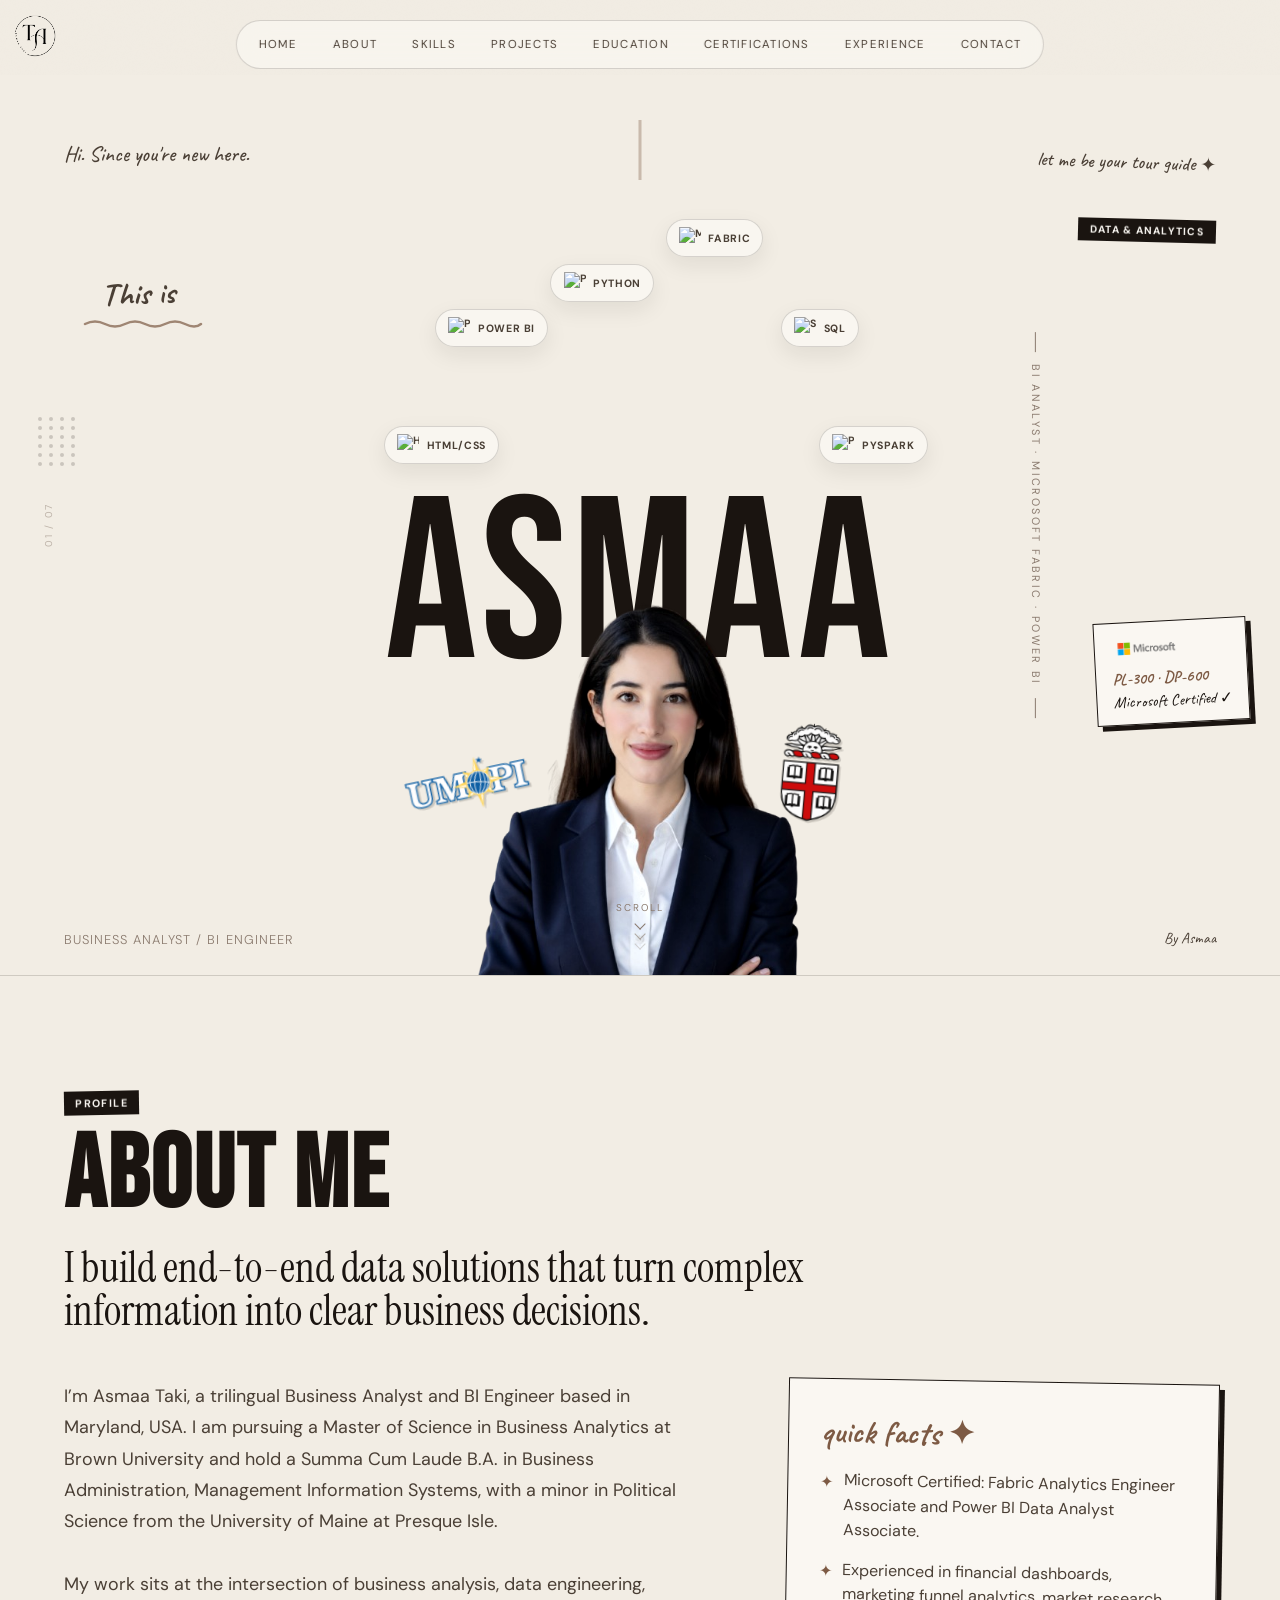
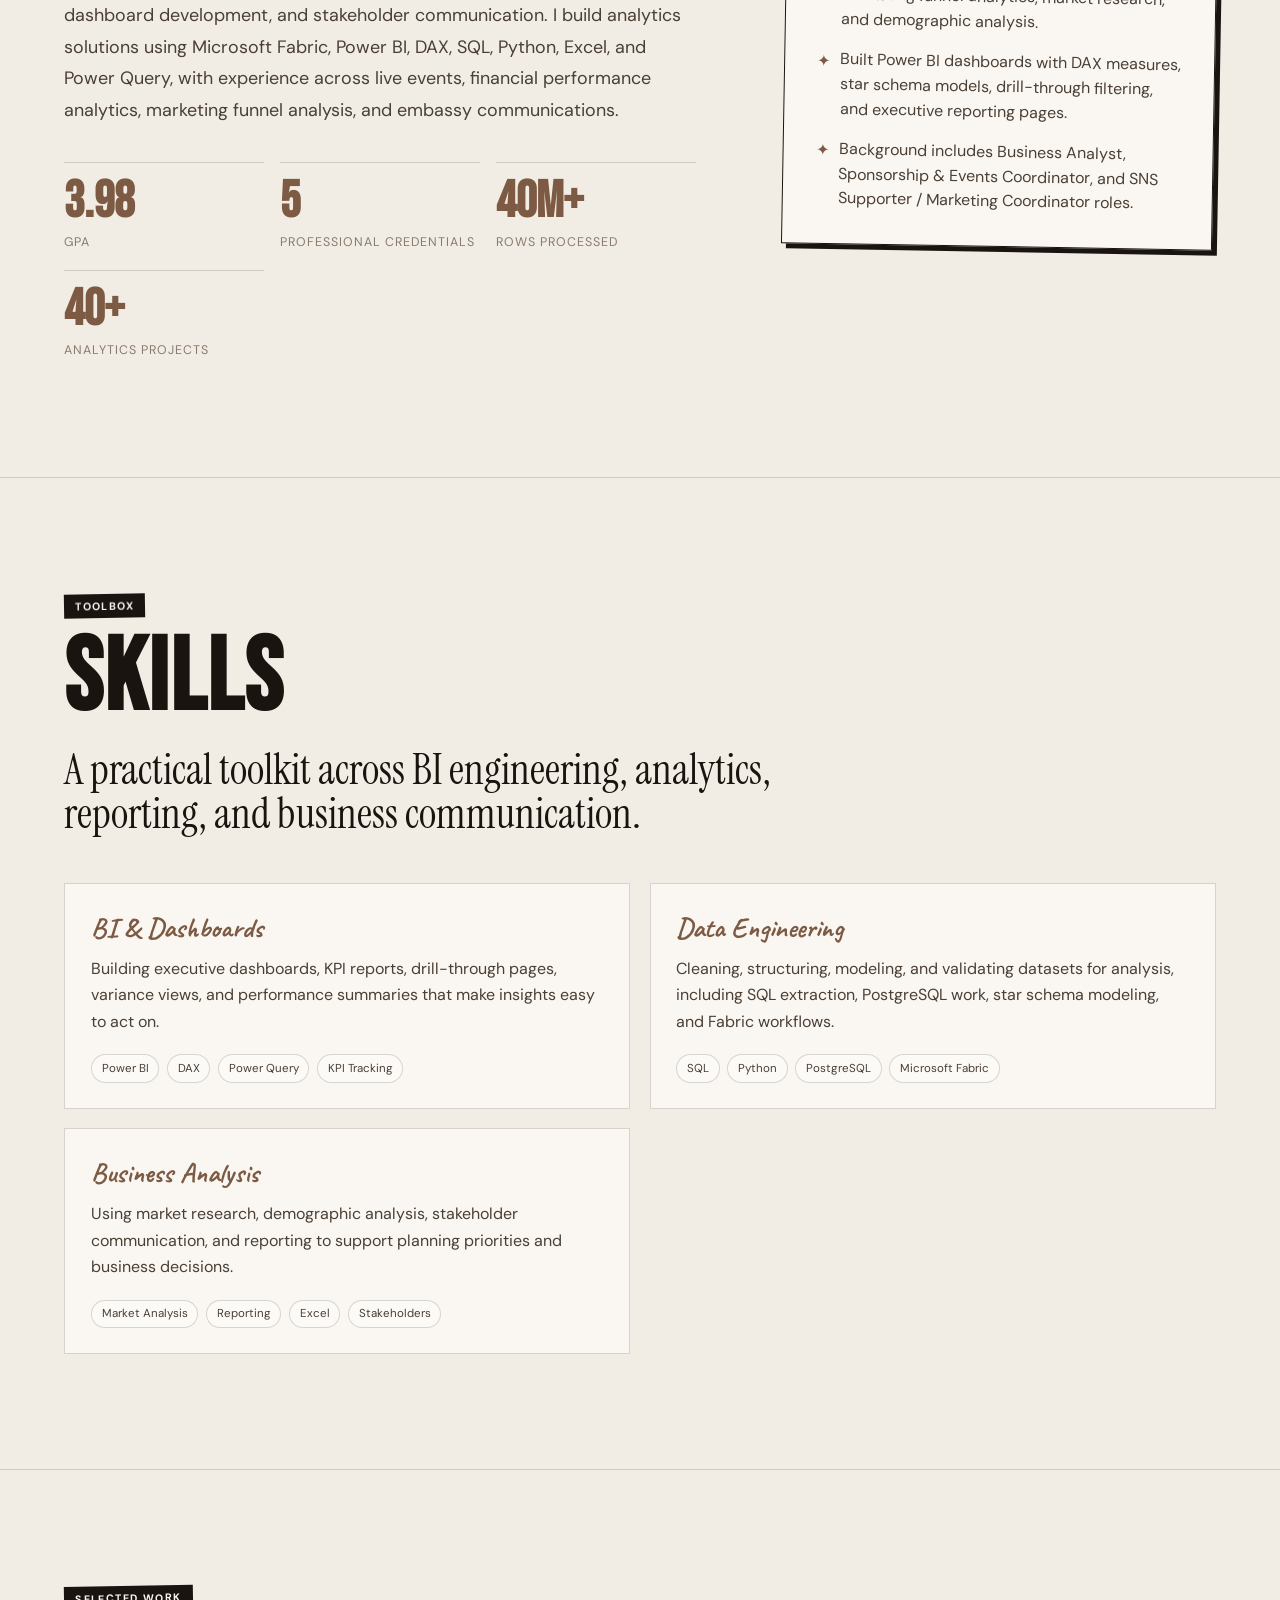
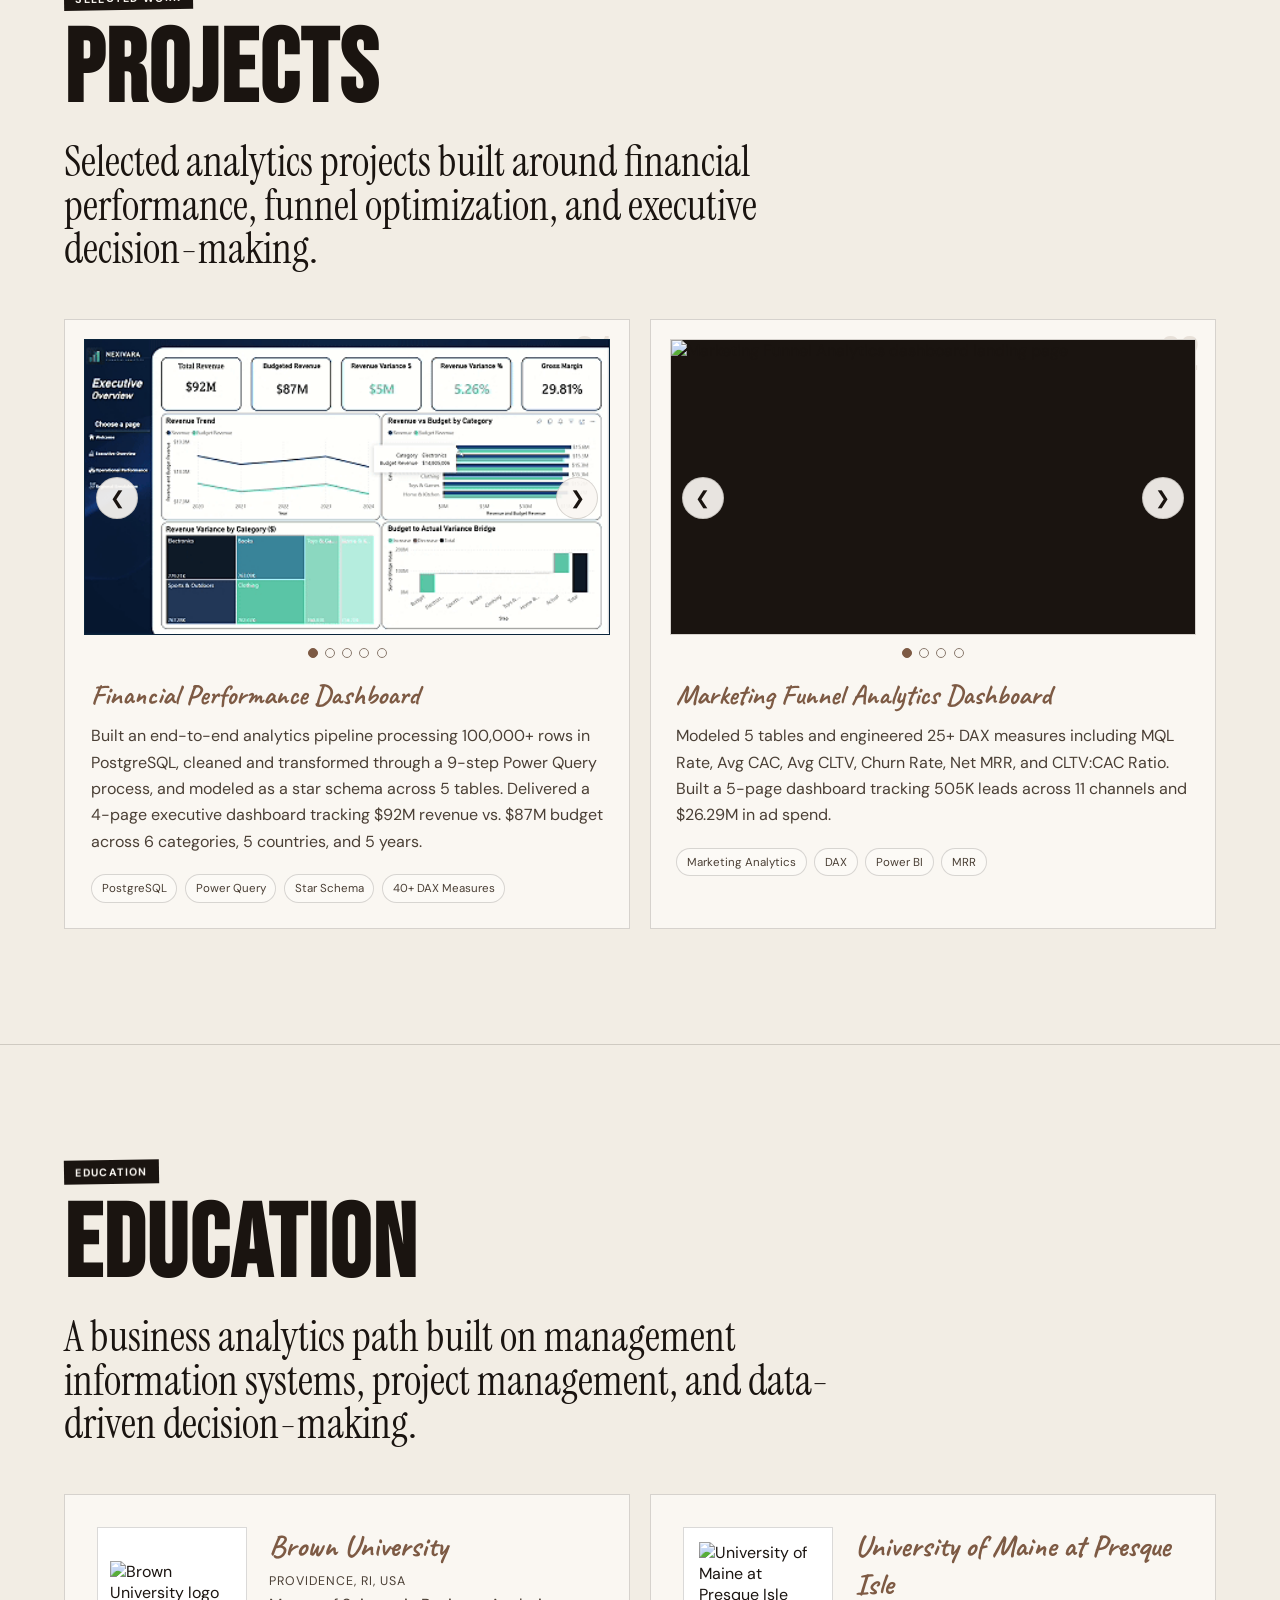
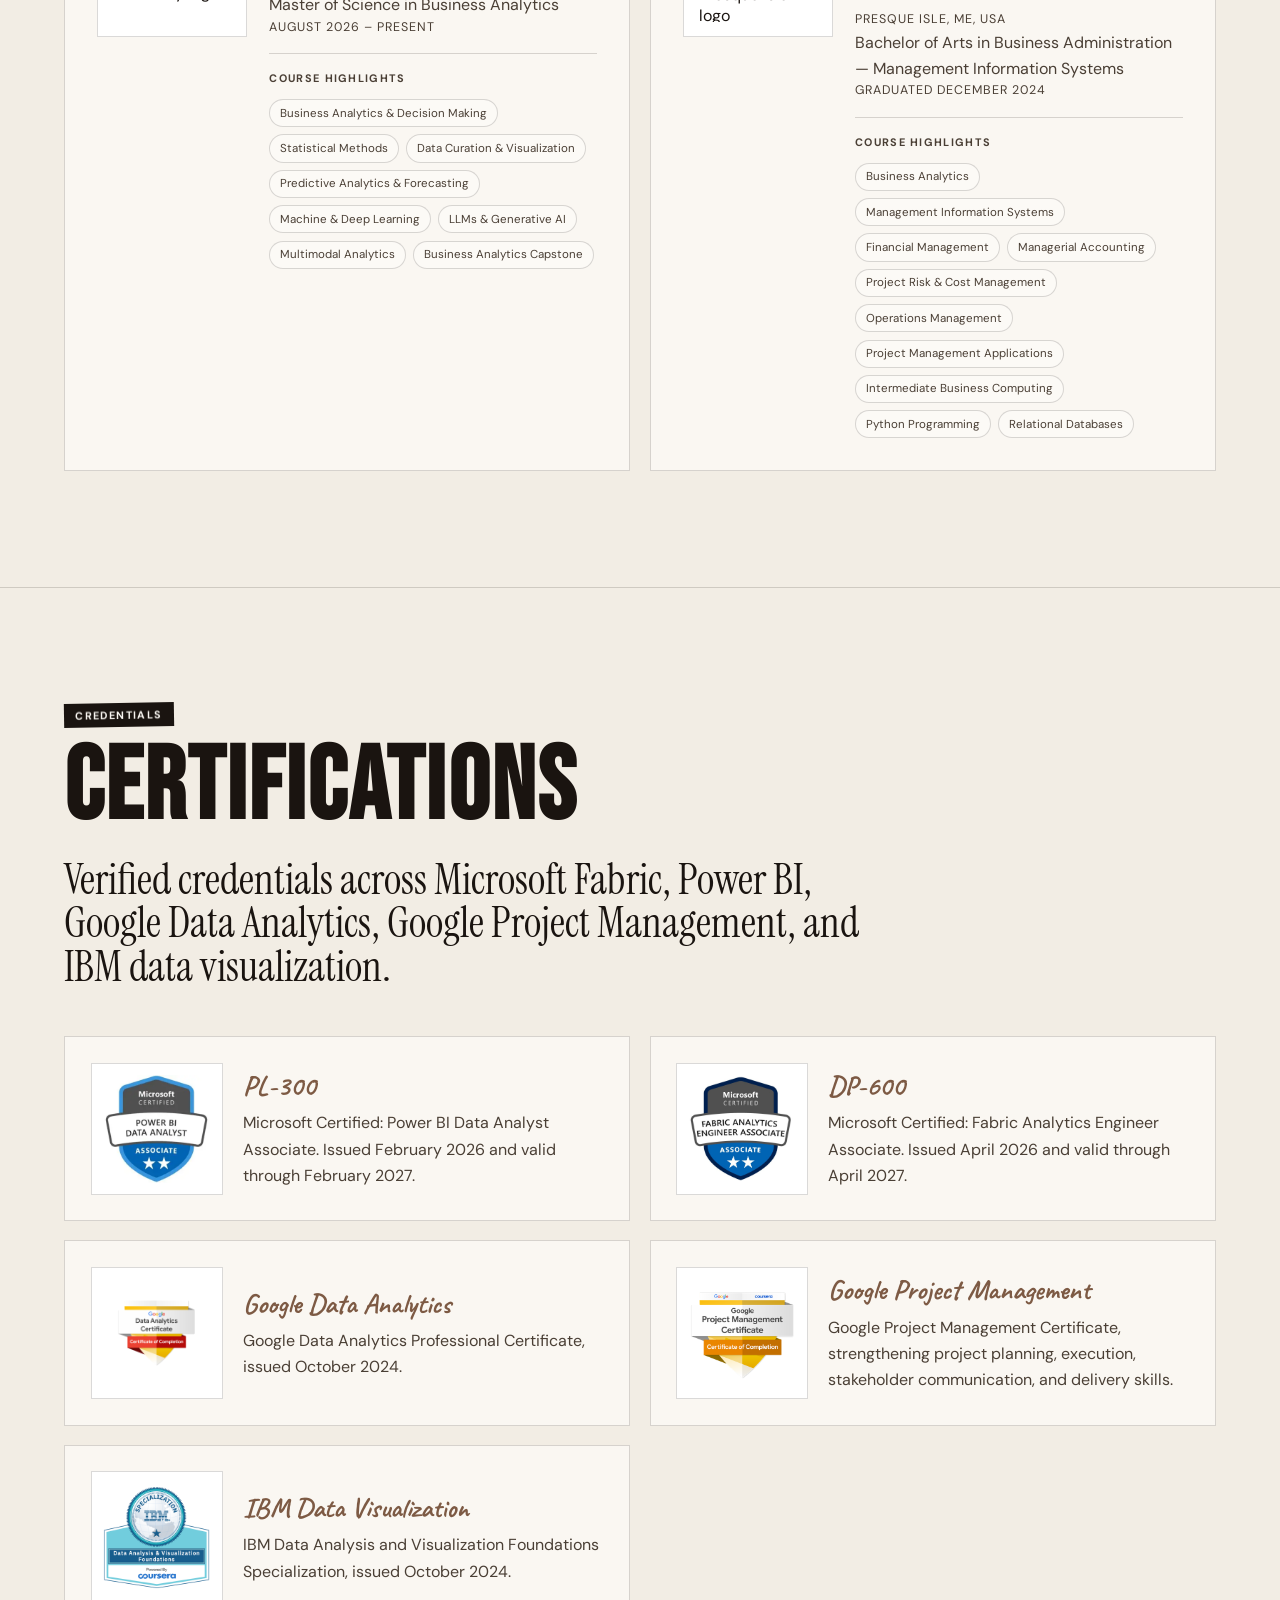
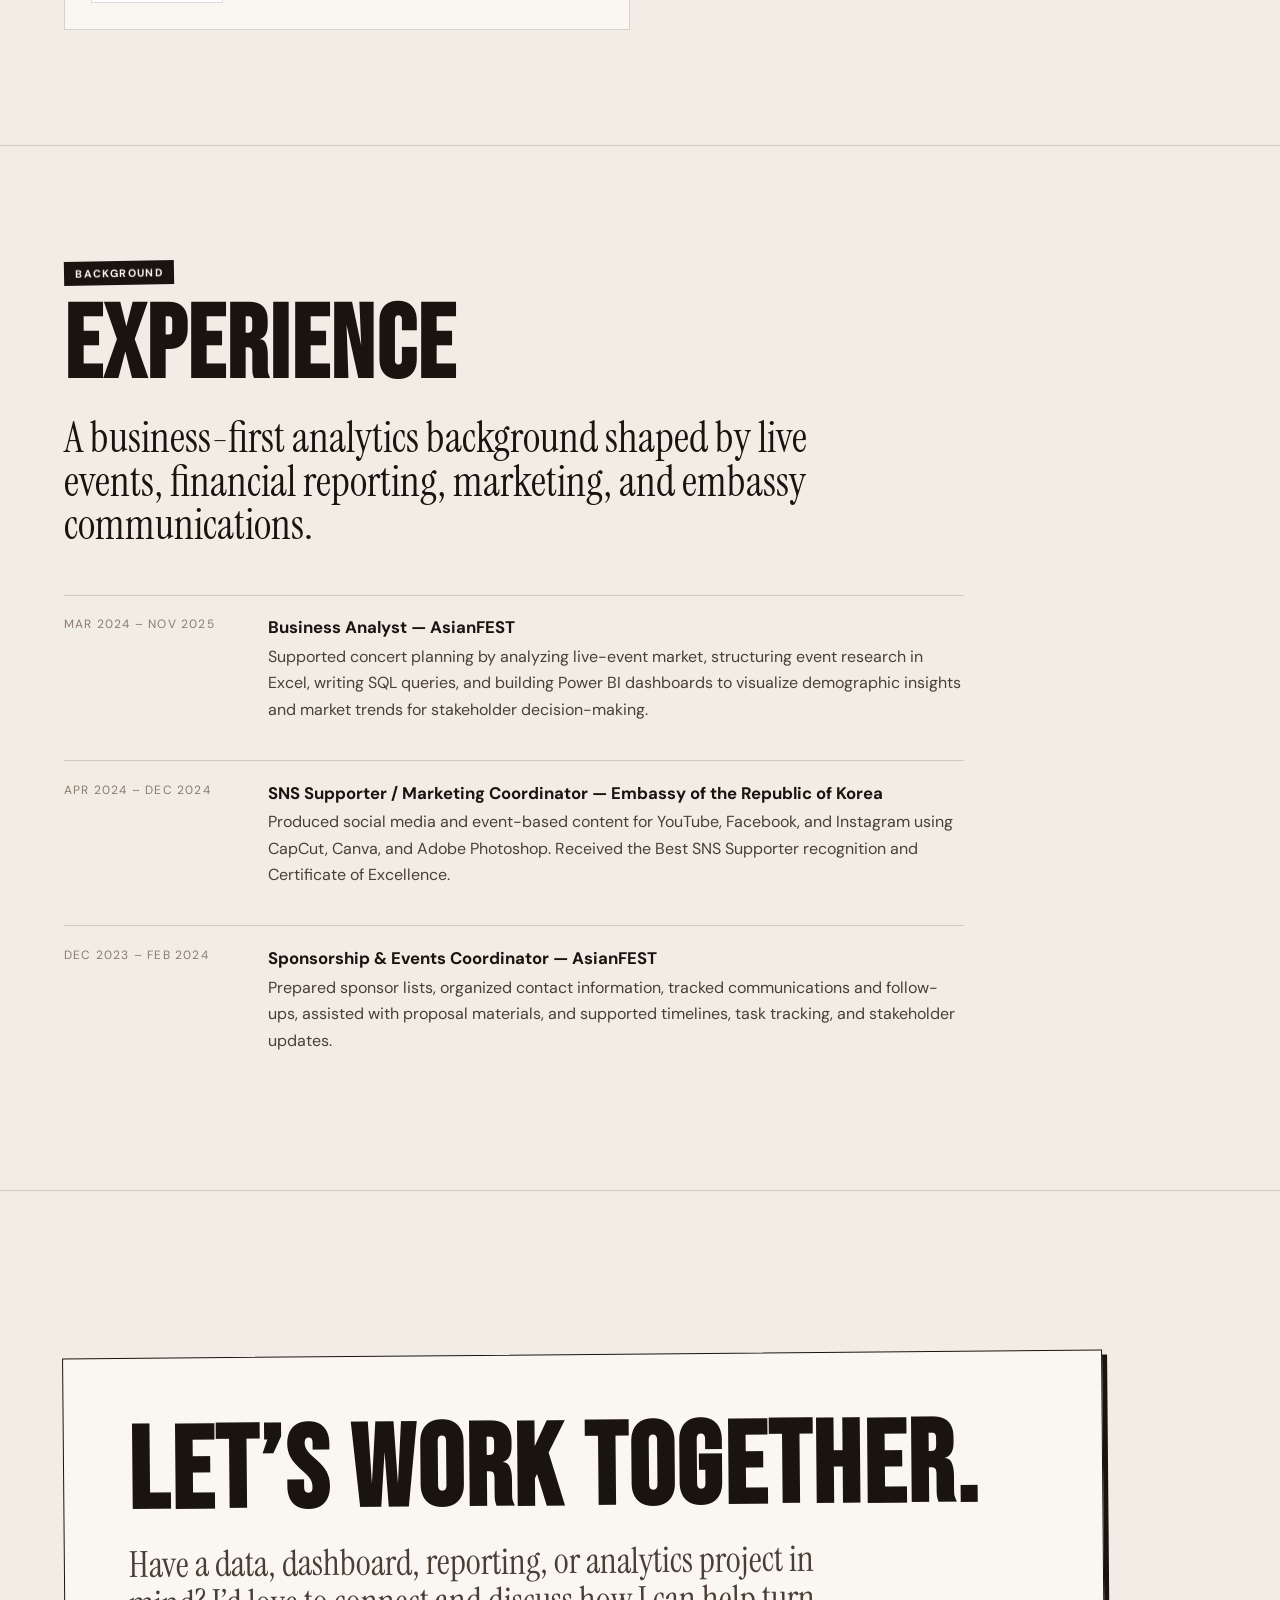
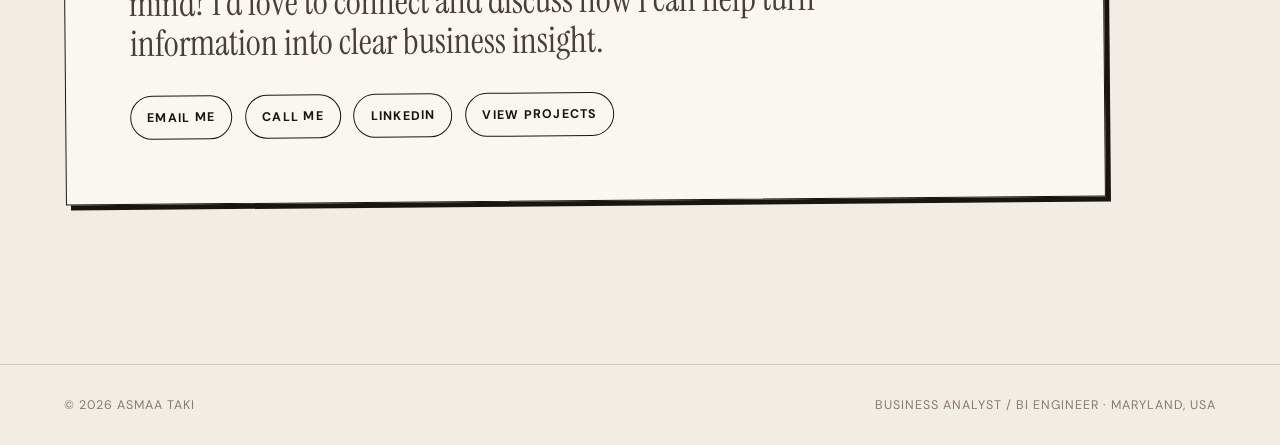
==== apps/asmaa-portfolio/index.html @ 66cc7d9f "Merge branch 'main' of https://github.com/IceBear1026/Portfolio_Website" ====
<!DOCTYPE html>
<html lang="en">
<head>
<meta charset="UTF-8">
<meta name="viewport" content="width=device-width, initial-scale=1.0">
<title>Asmaa Taki — Business Analyst & BI Engineer</title>
<meta name="description" content="Portfolio of Asmaa Taki, a trilingual Business Analyst and BI Engineer specializing in Microsoft Fabric, Power BI, DAX, SQL, Python, financial analytics, market analytics, dashboard development, and project management.">
<link rel="preconnect" href="https://fonts.googleapis.com">
<link rel="preconnect" href="https://fonts.gstatic.com" crossorigin>
<link href="https://fonts.googleapis.com/css2?family=Instrument+Serif:ital@0;1&family=Caveat:wght@500;700&family=Bebas+Neue&family=DM+Sans:wght@300;400;500;600;700&display=swap" rel="stylesheet">

<link rel="stylesheet" href="style.css?v=20260714145057">
</head>
<body>
  <div class="cursor-sparkle-layer" id="cursor-sparkle-layer" aria-hidden="true"></div>

  <nav class="nav" aria-label="Primary navigation">
    <a href="#home">Home</a>
    <a href="#about">About</a>
    <a href="#skills">Skills</a>
    <a href="#projects">Projects</a>
    <a href="#education">Education</a>
    <a href="#certifications">Certifications</a>
    <a href="#experience">Experience</a>
    <a href="#contact">Contact</a>
  </nav>
 <a href="#home" class="logo-link" aria-label="Asmaa Taki home">
  <img
    src="assets/asmaa-taki-logo.svg"
    alt="Asmaa Taki logo"
    class="nav-logo"
  />
</a>
  <main class="site-shell">
    <section class="page hero" id="home" aria-label="Hero section">
      <div class="dot-grid" aria-hidden="true">
        <span></span><span></span><span></span><span></span>
        <span></span><span></span><span></span><span></span>
        <span></span><span></span><span></span><span></span>
        <span></span><span></span><span></span><span></span>
        <span></span><span></span><span></span><span></span>
        <span></span><span></span><span></span><span></span>
      </div>

      <div class="accent-rect" aria-hidden="true"></div>

      <div class="handwritten-intro">
        <span class="hw-line1">Hi. Since you're new here.</span>
      </div>

      <div class="handwritten-right">let me be your tour guide ✦</div>

      <div class="this-is">This is</div>

      <svg class="squiggle" viewBox="0 0 120 12" fill="none" xmlns="http://www.w3.org/2000/svg" aria-hidden="true">
        <path d="M2 6 Q12 1 22 6 Q32 11 42 6 Q52 1 62 6 Q72 11 82 6 Q92 1 102 6 Q112 11 118 6" stroke="#7D5A44" stroke-width="2.5" stroke-linecap="round" fill="none"/>
      </svg>

      <div class="data-tag">Data & Analytics</div>
      <div class="role-text">BI Analyst · Microsoft Fabric · Power BI</div>
      <div class="page-num">01 / 07</div>

<div class="hero-skills" aria-label="Core technical skills">
  <span class="skill-badge badge-powerbi">
    <span class="skill-icon">
      <img src="assets/Power-BI-Logo.png" alt="Power BI icon">
    </span>
    <span>Power BI</span>
  </span>

  <span class="skill-badge badge-python">
    <span class="skill-icon">
      <img src="assets/Python-logo-notext.svg.webp" alt="Python icon">
    </span>
    <span>Python</span>
  </span>

  <span class="skill-badge badge-sql">
    <span class="skill-icon">
      <img src="assets/sql_logo.svg" alt="SQL icon">
    </span>
    <span>SQL</span>
  </span>

  <span class="skill-badge badge-html">
    <span class="skill-icon">
      <img src="assets/HTML_CSS_JS.png" alt="HTML CSS JavaScript icon">
    </span>
    <span>HTML/CSS</span>
  </span>

  <span class="skill-badge badge-pyspark">
    <span class="skill-icon">
      <img src="assets/pyspark.png" alt="PySpark icon">
    </span>
    <span>PySpark</span>
  </span>

  <span class="skill-badge badge-fabric">
    <span class="skill-icon">
      <img src="assets/Fabric_logo.png" alt="Microsoft Fabric icon">
    </span>
    <span>Fabric</span>
  </span>
</div>
      <div class="big-name" aria-hidden="true">
        <span class="name-line">ASMAA</span>
      </div>

      <div class="photo-wrap" id="photo-area">
  <img class="portrait-photo" src="assets/portfolio.png" alt="Portrait of Asmaa Taki">

  <img class="hero-logo hero-logo-umpi" src="assets/logo_footer_umpi.png" alt="University of Maine at Presque Isle logo">
  <img class="hero-logo hero-logo-brown" src="assets/brown-logo-brown-university-logo.png" alt="Brown University logo">
</div>

      <div class="cert-sticker">
        <img class="sticker-ms-logo" src="assets/microsoft-logo.png" alt="Microsoft logo">
        <span class="sticker-cert">PL-300 · DP-600</span><br>
        Microsoft Certified ✓
      </div>

      <div class="bottom-bar">
        <div class="credit-left">Business Analyst / BI Engineer</div>
        <div class="credit-right">By Asmaa</div>
      </div>

      <a class="scroll-hint" href="#about" aria-label="Scroll to about section">
        <span>scroll</span>
        <div class="scroll-arrow" aria-hidden="true"><i></i><i></i><i></i></div>
      </a>
    </section>

    <section class="section" id="about">
      <span class="section-kicker">Profile</span>
      <h1 class="section-title">About Me</h1>
      <p class="section-intro">I build end-to-end data solutions that turn complex information into clear business decisions.</p>

      <div class="about-grid">
        <div class="body-copy">
          <p>I’m Asmaa Taki, a trilingual Business Analyst and BI Engineer based in Maryland, USA. I am pursuing a Master of Science in Business Analytics at Brown University and hold a Summa Cum Laude B.A. in Business Administration, Management Information Systems, with a minor in Political Science from the University of Maine at Presque Isle.</p>
          <br>
          <p>My work sits at the intersection of business analysis, data engineering, dashboard development, and stakeholder communication. I build analytics solutions using Microsoft Fabric, Power BI, DAX, SQL, Python, Excel, and Power Query, with experience across live events, financial performance analytics, marketing funnel analysis, and embassy communications.</p>

          <div class="stats-row" aria-label="Highlights">
            <div class="stat"><strong>3.98</strong><span>GPA</span></div>
            <div class="stat"><strong>5</strong><span>Professional Credentials</span></div>
            <div class="stat"><strong>40M+</strong><span>Rows Processed</span></div>
            <div class="stat"><strong>40+</strong><span>Analytics Projects</span></div>
          </div>
        </div>

        <aside class="paper-card" aria-label="Quick facts">
          <h3>quick facts ✦</h3>
          <ul class="quick-list">
            <li>Microsoft Certified: Fabric Analytics Engineer Associate and Power BI Data Analyst Associate.</li>
            <li>Experienced in financial dashboards, marketing funnel analytics, market research, and demographic analysis.</li>
            <li>Built Power BI dashboards with DAX measures, star schema models, drill-through filtering, and executive reporting pages.</li>
            <li>Background includes Business Analyst, Sponsorship & Events Coordinator, and SNS Supporter / Marketing Coordinator roles.</li>
          </ul>
        </aside>
      </div>
    </section>

    <section class="section" id="skills">
      <span class="section-kicker">Toolbox</span>
      <h2 class="section-title">Skills</h2>
      <p class="section-intro">A practical toolkit across BI engineering, analytics, reporting, and business communication.</p>

      <div class="skills-grid">
        <article class="skill-card">
          <h3>BI & Dashboards</h3>
          <p>Building executive dashboards, KPI reports, drill-through pages, variance views, and performance summaries that make insights easy to act on.</p>
          <div class="tags"><span class="tag">Power BI</span><span class="tag">DAX</span><span class="tag">Power Query</span><span class="tag">KPI Tracking</span></div>
        </article>

        <article class="skill-card">
          <h3>Data Engineering</h3>
          <p>Cleaning, structuring, modeling, and validating datasets for analysis, including SQL extraction, PostgreSQL work, star schema modeling, and Fabric workflows.</p>
          <div class="tags"><span class="tag">SQL</span><span class="tag">Python</span><span class="tag">PostgreSQL</span><span class="tag">Microsoft Fabric</span></div>
        </article>

        <article class="skill-card">
          <h3>Business Analysis</h3>
          <p>Using market research, demographic analysis, stakeholder communication, and reporting to support planning priorities and business decisions.</p>
          <div class="tags"><span class="tag">Market Analysis</span><span class="tag">Reporting</span><span class="tag">Excel</span><span class="tag">Stakeholders</span></div>
        </article>
      </div>
    </section>

    <section class="section" id="projects">
      <span class="section-kicker">Selected Work</span>
      <h2 class="section-title">Projects</h2>
      <p class="section-intro">Selected analytics projects built around financial performance, funnel optimization, and executive decision-making.</p>

      <div class="projects-grid">
        <article class="project-card" data-number="01">
          <div class="project-slider" id="financial-slider">
            <button class="slider-btn prev" type="button" aria-label="Previous financial dashboard image">&#10094;</button>

            <div class="slider-window">
              <div class="slider-track">
                <img class="slide" src="assets/FINANCIAL_DASHBOARD.gif" alt="Animated preview of the Financial Performance Dashboard">
                <img class="slide" src="assets/financial_welcome.jpg" alt="Financial dashboard welcome and navigation page" loading="lazy">
                <img class="slide" src="assets/financial_executive_overview.jpg" alt="Financial dashboard executive overview page" loading="lazy">
                <img class="slide" src="assets/financial_operational_performance.jpg" alt="Financial dashboard operational performance page" loading="lazy">
                <img class="slide" src="assets/financial_model.png" alt="Power BI star schema and financial data model" loading="lazy">
              </div>
            </div>

            <button class="slider-btn next" type="button" aria-label="Next financial dashboard image">&#10095;</button>

            <div class="slider-dots">
              <button class="dot active" type="button" aria-label="Go to financial slide 1"></button>
              <button class="dot" type="button" aria-label="Go to financial slide 2"></button>
              <button class="dot" type="button" aria-label="Go to financial slide 3"></button>
              <button class="dot" type="button" aria-label="Go to financial slide 4"></button>
              <button class="dot" type="button" aria-label="Go to financial slide 5"></button>
            </div>
          </div>

          <h3>Financial Performance Dashboard</h3>
          <p>Built an end-to-end analytics pipeline processing 100,000+ rows in PostgreSQL, cleaned and transformed through a 9-step Power Query process, and modeled as a star schema across 5 tables. Delivered a 4-page executive dashboard tracking $92M revenue vs. $87M budget across 6 categories, 5 countries, and 5 years.</p>
          <div class="tags"><span class="tag">PostgreSQL</span><span class="tag">Power Query</span><span class="tag">Star Schema</span><span class="tag">40+ DAX Measures</span></div>
        </article>

        <article class="project-card" data-number="02">
          <div class="project-slider" id="funnel-slider">
  <button class="slider-btn prev" type="button" aria-label="Previous image">&#10094;</button>

  <div class="slider-window">
    <div class="slider-track">
      <img class="slide" src="assets/funnel_landing.png" alt="Marketing Funnel Analytics dashboard landing page">
      <img class="slide" src="assets/funnel_dashboard.png" alt="Marketing Funnel Analytics dashboard report page">
      <img class="slide" src="assets/funnel_model.png" alt="Marketing Funnel Analytics Power BI data model">
      <img class="slide" src="assets/funnel_code.png" alt="Marketing Funnel Analytics custom HTML landing page code">
    </div>
  </div>

  <button class="slider-btn next" type="button" aria-label="Next image">&#10095;</button>

  <div class="slider-dots">
    <button class="dot active" type="button" aria-label="Go to slide 1"></button>
    <button class="dot" type="button" aria-label="Go to slide 2"></button>
    <button class="dot" type="button" aria-label="Go to slide 3"></button>
    <button class="dot" type="button" aria-label="Go to slide 4"></button>
  </div>
</div>

        <h3>Marketing Funnel Analytics Dashboard</h3>
        <p>Modeled 5 tables and engineered 25+ DAX measures including MQL Rate, Avg CAC, Avg CLTV, Churn Rate, Net MRR, and CLTV:CAC Ratio. Built a 5-page dashboard tracking 505K leads across 11 channels and $26.29M in ad spend.</p>

  <div class="tags">
    <span class="tag">Marketing Analytics</span>
    <span class="tag">DAX</span>
    <span class="tag">Power BI</span>
    <span class="tag">MRR</span>
  </div>
</article>
</div>
</section>

<section class="section" id="education">
  <span class="section-kicker">Education</span>
  <h2 class="section-title">Education</h2>
  <p class="section-intro">A business analytics path built on management information systems, project management, and data-driven decision-making.</p>

  <div class="education-grid">
    <article class="education-card education-card-expanded">
  <div class="education-logo-wrap brown-logo-wrap">
    <img src="assets/Brown-University-Logo.png" alt="Brown University logo">
  </div>

  <div class="education-copy">
    <h3>Brown University</h3>
    <p class="education-meta">Providence, RI, USA</p>
    <p>Master of Science in Business Analytics</p>
    <p class="education-date">August 2026 – Present</p>

    <div class="course-highlight">
      <p class="course-label">Course Highlights</p>

      <div class="course-tags">
        <span>Business Analytics & Decision Making</span>
        <span>Statistical Methods</span>
        <span>Data Curation & Visualization</span>
        <span>Predictive Analytics & Forecasting</span>
        <span>Machine & Deep Learning</span>
        <span>LLMs & Generative AI</span>
        <span>Multimodal Analytics</span>
        <span>Business Analytics Capstone</span>
      </div>
    </div>
  </div>
</article>

    <article class="education-card education-card-expanded">
  <div class="education-logo-wrap umpi-logo-wrap">
    <img src="assets/logo_umpi.png" alt="University of Maine at Presque Isle logo">
  </div>

  <div class="education-copy">
    <h3>University of Maine at Presque Isle</h3>
    <p class="education-meta">Presque Isle, ME, USA</p>
    <p>Bachelor of Arts in Business Administration — Management Information Systems</p>
    <p class="education-date">Graduated December 2024</p>

    <div class="course-highlight">
      <p class="course-label">Course Highlights</p>

      <div class="course-tags">
        <span>Business Analytics</span>
        <span>Management Information Systems</span>
        <span>Financial Management</span>
        <span>Managerial Accounting</span>
        <span>Project Risk & Cost Management</span>
        <span>Operations Management</span>
        <span>Project Management Applications</span>
        <span>Intermediate Business Computing</span>
        <span>Python Programming</span>
        <span>Relational Databases</span>
      </div>
    </div>
  </div>
</article>
  </div>
</section>

    <section class="section" id="certifications">
      <span class="section-kicker">Credentials</span>
      <h2 class="section-title">Certifications</h2>
      <p class="section-intro">Verified credentials across Microsoft Fabric, Power BI, Google Data Analytics, Google Project Management, and IBM data visualization.</p>

      <div class="cert-grid">
        <article class="cert-card">
          <div class="cert-logo-wrap">
            <img src="assets/pl-300_logo.webp" alt="Microsoft Certified Power BI Data Analyst Associate badge">
          </div>
          <div class="cert-copy">
            <h3>PL-300</h3>
            <p>Microsoft Certified: Power BI Data Analyst Associate. Issued February 2026 and valid through February 2027.</p>
          </div>
        </article>

        <article class="cert-card">
          <div class="cert-logo-wrap">
            <img src="assets/DP-600_logo.jpg" alt="Microsoft Certified Fabric Analytics Engineer Associate badge">
          </div>
          <div class="cert-copy">
            <h3>DP-600</h3>
            <p>Microsoft Certified: Fabric Analytics Engineer Associate. Issued April 2026 and valid through April 2027.</p>
          </div>
        </article>

        <article class="cert-card">
          <div class="cert-logo-wrap">
            <img src="assets/google_data_analytics_cert.png" alt="Google Data Analytics Certificate badge">
          </div>
          <div class="cert-copy">
            <h3>Google Data Analytics</h3>
            <p>Google Data Analytics Professional Certificate, issued October 2024.</p>
          </div>
        </article>

        <article class="cert-card">
          <div class="cert-logo-wrap">
            <img src="assets/GCC_badge_PGM_1000x1000.png" alt="Google Project Management Certificate badge">
          </div>
          <div class="cert-copy">
            <h3>Google Project Management</h3>
            <p>Google Project Management Certificate, strengthening project planning, execution, stakeholder communication, and delivery skills.</p>
          </div>
        </article>

        <article class="cert-card">
          <div class="cert-logo-wrap">
            <img src="assets/Data_Analysis_and_Visualization_Foundations_Specialization.png" alt="IBM Data Analysis and Visualization Foundations Specialization badge">
          </div>
          <div class="cert-copy">
            <h3>IBM Data Visualization</h3>
            <p>IBM Data Analysis and Visualization Foundations Specialization, issued October 2024.</p>
          </div>
        </article>
      </div>
    </section>

    <section class="section" id="experience">
      <span class="section-kicker">Background</span>
      <h2 class="section-title">Experience</h2>
      <p class="section-intro">A business-first analytics background shaped by live events, financial reporting, marketing, and embassy communications.</p>

      <div class="timeline">
        <article class="timeline-item">
          <div class="timeline-date">Mar 2024 – Nov 2025</div>
          <div class="timeline-content">
            <h3>Business Analyst — AsianFEST</h3>
            <p>Supported concert planning by analyzing live-event market, structuring event research in Excel, writing SQL queries, and building Power BI dashboards to visualize demographic insights and market trends for stakeholder decision-making.</p>
          </div>
        </article>

        <article class="timeline-item">
          <div class="timeline-date">Apr 2024 – Dec 2024</div>
          <div class="timeline-content">
            <h3>SNS Supporter / Marketing Coordinator — Embassy of the Republic of Korea</h3>
            <p>Produced social media and event-based content for YouTube, Facebook, and Instagram using CapCut, Canva, and Adobe Photoshop. Received the Best SNS Supporter recognition and Certificate of Excellence.</p>
          </div>
        </article>

        <article class="timeline-item">
          <div class="timeline-date">Dec 2023 – Feb 2024</div>
          <div class="timeline-content">
            <h3>Sponsorship & Events Coordinator — AsianFEST</h3>
            <p>Prepared sponsor lists, organized contact information, tracked communications and follow-ups, assisted with proposal materials, and supported timelines, task tracking, and stakeholder updates.</p>
          </div>
        </article>
      </div>
    </section>

    <section class="section contact-section" id="contact">
      <div class="contact-card">
        <h2>Let’s work together.</h2>
        <p>Have a data, dashboard, reporting, or analytics project in mind? I’d love to connect and discuss how I can help turn information into clear business insight.</p>
        <div class="contact-links">
          <a href="mailto:takiasmaa434@gmail.com">Email Me</a>
          <a href="tel:+14435466993">Call Me</a>
          <a href="https://www.linkedin.com/" target="_blank" rel="noreferrer">LinkedIn</a>
          <a href="#projects">View Projects</a>
        </div>
      </div>
    </section>
  </main>

  <footer class="footer">
    <span>© <span id="year"></span> Asmaa Taki</span>
    <span>Business Analyst / BI Engineer · Maryland, USA</span>
  </footer>

<div class="image-lightbox" id="image-lightbox" aria-hidden="true">
    <div class="lightbox-backdrop" data-lightbox-close></div>

    <section
      class="lightbox-panel"
      id="lightbox-panel"
      role="dialog"
      aria-modal="true"
      aria-labelledby="lightbox-caption"
    >
      <header class="lightbox-toolbar">
        <p class="lightbox-caption" id="lightbox-caption">Expanded project image</p>

        <div class="lightbox-actions" aria-label="Image controls">
          <button class="lightbox-tool" id="lightbox-zoom-out" type="button" aria-label="Zoom out">−</button>
          <button class="lightbox-tool lightbox-zoom-level" id="lightbox-zoom-level" type="button" aria-label="Reset zoom">100%</button>
          <button class="lightbox-tool" id="lightbox-zoom-in" type="button" aria-label="Zoom in">+</button>
          <button class="lightbox-tool" id="lightbox-fullscreen" type="button" aria-label="Enter full screen">⛶</button>
          <button class="lightbox-tool lightbox-close" id="lightbox-close" type="button" aria-label="Close expanded image">×</button>
        </div>
      </header>

      <div class="lightbox-content">
        <button class="lightbox-nav lightbox-prev" id="lightbox-prev" type="button" aria-label="Previous image">&#10094;</button>

        <div class="lightbox-stage" id="lightbox-stage">
          <img id="lightbox-image" src="" alt="" draggable="false">
        </div>

        <button class="lightbox-nav lightbox-next" id="lightbox-next" type="button" aria-label="Next image">&#10095;</button>
      </div>

      <p class="lightbox-help">Click the image to enlarge · scroll or use +/− to zoom · drag to move · Esc to close</p>
    </section>
  </div>

<script>
  document.getElementById('year').textContent = new Date().getFullYear();

  const photoArea = document.getElementById('photo-area');
  const portraitPhoto = photoArea.querySelector('.portrait-photo');

  photoArea.addEventListener('dragover', e => e.preventDefault());

  photoArea.addEventListener('drop', e => {
    e.preventDefault();
    const file = e.dataTransfer.files[0];

    if (file && file.type.startsWith('image/')) {
      const url = URL.createObjectURL(file);
      portraitPhoto.src = url;
    }
  });
  function initializeProjectSlider(slider) {
    const track = slider.querySelector('.slider-track');
    const slides = slider.querySelectorAll('.slide');
    const prevBtn = slider.querySelector('.prev');
    const nextBtn = slider.querySelector('.next');
    const dots = slider.querySelectorAll('.dot');

    if (!track || slides.length === 0 || !prevBtn || !nextBtn) return;

    let currentSlide = 0;

    function updateSlider() {
      track.style.transform = `translateX(-${currentSlide * 100}%)`;

      dots.forEach((dot, index) => {
        dot.classList.toggle('active', index === currentSlide);
        dot.setAttribute('aria-current', index === currentSlide ? 'true' : 'false');
      });
    }

    prevBtn.addEventListener('click', event => {
      event.preventDefault();
      event.stopPropagation();
      currentSlide = (currentSlide - 1 + slides.length) % slides.length;
      updateSlider();
    });

    nextBtn.addEventListener('click', event => {
      event.preventDefault();
      event.stopPropagation();
      currentSlide = (currentSlide + 1) % slides.length;
      updateSlider();
    });

    dots.forEach((dot, index) => {
      dot.addEventListener('click', event => {
        event.preventDefault();
        event.stopPropagation();
        currentSlide = index;
        updateSlider();
      });
    });

    [prevBtn, nextBtn, ...dots].forEach(control => {
      control.addEventListener('pointerdown', event => {
        event.stopPropagation();
      });
    });

    slider.addEventListener('keydown', event => {
      if (event.target.closest('button')) return;

      if (event.key === 'ArrowLeft') {
        event.preventDefault();
        prevBtn.click();
      }

      if (event.key === 'ArrowRight') {
        event.preventDefault();
        nextBtn.click();
      }
    });

    slider.setAttribute('tabindex', '0');
    updateSlider();
  }

  document.querySelectorAll('.project-slider').forEach(initializeProjectSlider);

  function initializeImageLightbox() {
    const lightbox = document.getElementById('image-lightbox');
    const panel = document.getElementById('lightbox-panel');
    const stage = document.getElementById('lightbox-stage');
    const expandedImage = document.getElementById('lightbox-image');
    const caption = document.getElementById('lightbox-caption');
    const closeButton = document.getElementById('lightbox-close');
    const previousButton = document.getElementById('lightbox-prev');
    const nextButton = document.getElementById('lightbox-next');
    const zoomInButton = document.getElementById('lightbox-zoom-in');
    const zoomOutButton = document.getElementById('lightbox-zoom-out');
    const zoomLevelButton = document.getElementById('lightbox-zoom-level');
    const fullscreenButton = document.getElementById('lightbox-fullscreen');

    if (!lightbox || !panel || !stage || !expandedImage) return;

    const clickableImages = Array.from(
      document.querySelectorAll(
        '.project-slider .slide, .project-media img, .project-gallery img'
      )
    );

    let imageGroup = [];
    let currentIndex = 0;
    let scale = 1;
    let translateX = 0;
    let translateY = 0;
    let isDragging = false;
    let dragStartX = 0;
    let dragStartY = 0;
    let previousFocus = null;

    const minimumScale = 1;
    const maximumScale = 5;
    const zoomStep = 0.25;

    function applyTransform() {
      expandedImage.style.transform =
        `translate3d(${translateX}px, ${translateY}px, 0) scale(${scale})`;

      expandedImage.classList.toggle('is-zoomed', scale > 1);
      zoomLevelButton.textContent = `${Math.round(scale * 100)}%`;
      zoomOutButton.disabled = scale <= minimumScale;
      zoomInButton.disabled = scale >= maximumScale;
    }

    function resetZoom() {
      scale = 1;
      translateX = 0;
      translateY = 0;
      applyTransform();
    }

    function setScale(nextScale) {
      scale = Math.min(maximumScale, Math.max(minimumScale, nextScale));

      if (scale === 1) {
        translateX = 0;
        translateY = 0;
      }

      applyTransform();
    }

    function getImageGroup(clickedImage) {
      const projectCard = clickedImage.closest('.project-card');

      if (!projectCard) return [clickedImage];

      return Array.from(
        projectCard.querySelectorAll(
          '.project-slider .slide, .project-media img, .project-gallery img'
        )
      );
    }

    function updateNavigation() {
      const hasMultipleImages = imageGroup.length > 1;
      previousButton.hidden = !hasMultipleImages;
      nextButton.hidden = !hasMultipleImages;
    }

    function showImage(index) {
      if (!imageGroup.length) return;

      currentIndex = (index + imageGroup.length) % imageGroup.length;
      const sourceImage = imageGroup[currentIndex];

      expandedImage.src = sourceImage.currentSrc || sourceImage.src;
      expandedImage.alt = sourceImage.alt || 'Expanded project image';
      caption.textContent = sourceImage.alt || 'Expanded project image';

      resetZoom();
      updateNavigation();
    }

    function openLightbox(clickedImage) {
      imageGroup = getImageGroup(clickedImage);
      currentIndex = Math.max(0, imageGroup.indexOf(clickedImage));
      previousFocus = document.activeElement;

      showImage(currentIndex);

      lightbox.classList.add('is-open');
      lightbox.setAttribute('aria-hidden', 'false');
      document.body.classList.add('lightbox-open');
      closeButton.focus();
    }

    function closeLightbox() {
      if (!lightbox.classList.contains('is-open')) return;

      if (document.fullscreenElement) {
        document.exitFullscreen().catch(() => {});
      }

      lightbox.classList.remove('is-open');
      lightbox.setAttribute('aria-hidden', 'true');
      document.body.classList.remove('lightbox-open');
      expandedImage.src = '';
      resetZoom();

      if (previousFocus && typeof previousFocus.focus === 'function') {
        previousFocus.focus();
      }
    }

    function showPreviousImage() {
      showImage(currentIndex - 1);
    }

    function showNextImage() {
      showImage(currentIndex + 1);
    }

    clickableImages.forEach(image => {
      image.classList.add('zoomable-project-image');
      image.setAttribute('tabindex', '0');
      image.setAttribute('role', 'button');
      image.setAttribute('aria-label', `${image.alt || 'Project image'} — open full-screen viewer`);

      image.addEventListener('click', () => openLightbox(image));

      image.addEventListener('keydown', event => {
        if (event.key === 'Enter' || event.key === ' ') {
          event.preventDefault();
          openLightbox(image);
        }
      });
    });

    closeButton.addEventListener('click', closeLightbox);
    previousButton.addEventListener('click', showPreviousImage);
    nextButton.addEventListener('click', showNextImage);

    lightbox.querySelectorAll('[data-lightbox-close]').forEach(element => {
      element.addEventListener('click', closeLightbox);
    });

    zoomInButton.addEventListener('click', () => setScale(scale + zoomStep));
    zoomOutButton.addEventListener('click', () => setScale(scale - zoomStep));
    zoomLevelButton.addEventListener('click', resetZoom);

    fullscreenButton.addEventListener('click', async () => {
      try {
        if (!document.fullscreenElement) {
          await panel.requestFullscreen();
        } else {
          await document.exitFullscreen();
        }
      } catch (error) {
        console.warn('Full-screen mode is not available in this browser.', error);
      }
    });

    document.addEventListener('fullscreenchange', () => {
      const isFullscreen = Boolean(document.fullscreenElement);
      fullscreenButton.textContent = isFullscreen ? '⛶' : '⛶';
      fullscreenButton.setAttribute(
        'aria-label',
        isFullscreen ? 'Exit full screen' : 'Enter full screen'
      );
    });

    stage.addEventListener(
      'wheel',
      event => {
        event.preventDefault();
        const direction = event.deltaY < 0 ? zoomStep : -zoomStep;
        setScale(scale + direction);
      },
      { passive: false }
    );

    stage.addEventListener('dblclick', () => {
      if (scale === 1) {
        setScale(2);
      } else {
        resetZoom();
      }
    });

    stage.addEventListener('pointerdown', event => {
      if (scale <= 1) return;

      isDragging = true;
      dragStartX = event.clientX - translateX;
      dragStartY = event.clientY - translateY;
      stage.classList.add('is-dragging');
      stage.setPointerCapture(event.pointerId);
    });

    stage.addEventListener('pointermove', event => {
      if (!isDragging) return;

      translateX = event.clientX - dragStartX;
      translateY = event.clientY - dragStartY;
      applyTransform();
    });

    function stopDragging(event) {
      if (!isDragging) return;

      isDragging = false;
      stage.classList.remove('is-dragging');

      if (event.pointerId !== undefined && stage.hasPointerCapture(event.pointerId)) {
        stage.releasePointerCapture(event.pointerId);
      }
    }

    stage.addEventListener('pointerup', stopDragging);
    stage.addEventListener('pointercancel', stopDragging);
    stage.addEventListener('pointerleave', event => {
      if (isDragging && event.buttons === 0) {
        stopDragging(event);
      }
    });

    document.addEventListener('keydown', event => {
      if (!lightbox.classList.contains('is-open')) return;

      switch (event.key) {
        case 'Escape':
          closeLightbox();
          break;
        case 'ArrowLeft':
          event.preventDefault();
          showPreviousImage();
          break;
        case 'ArrowRight':
          event.preventDefault();
          showNextImage();
          break;
        case '+':
        case '=':
          event.preventDefault();
          setScale(scale + zoomStep);
          break;
        case '-':
        case '_':
          event.preventDefault();
          setScale(scale - zoomStep);
          break;
        case '0':
          event.preventDefault();
          resetZoom();
          break;
      }
    });
  }

  initializeImageLightbox();

  function initializeCursorSparkles() {
    const layer = document.getElementById('cursor-sparkle-layer');
    const reduceMotion = window.matchMedia('(prefers-reduced-motion: reduce)');
    const coarsePointer = window.matchMedia('(pointer: coarse)');

    if (!layer || reduceMotion.matches || coarsePointer.matches) return;

    const starCharacters = ['✦', '✧', '⋆'];
    let lastX = 0;
    let lastY = 0;
    let lastEmissionTime = 0;
    let hasPreviousPoint = false;

    const minimumDistance = 18;
    const minimumDelay = 34;

    function createSparkle(x, y) {
      const sparkle = document.createElement('span');
      const size = 8 + Math.random() * 10;
      const driftX = (Math.random() - 0.5) * 30;
      const driftY = -14 - Math.random() * 24;
      const rotation = (Math.random() - 0.5) * 100;
      const duration = 560 + Math.random() * 340;

      sparkle.className = 'cursor-sparkle';
      sparkle.textContent =
        starCharacters[Math.floor(Math.random() * starCharacters.length)];

      sparkle.style.left = `${x}px`;
      sparkle.style.top = `${y}px`;
      sparkle.style.fontSize = `${size}px`;
      sparkle.style.setProperty('--sparkle-x', `${driftX}px`);
      sparkle.style.setProperty('--sparkle-y', `${driftY}px`);
      sparkle.style.setProperty('--sparkle-rotation', `${rotation}deg`);
      sparkle.style.setProperty('--sparkle-duration', `${duration}ms`);

      layer.appendChild(sparkle);
      sparkle.addEventListener('animationend', () => sparkle.remove(), {
        once: true
      });
    }

    function emitAlongPath(startX, startY, endX, endY, distance) {
      const sparkleCount = Math.min(3, Math.max(1, Math.floor(distance / 24)));

      for (let index = 1; index <= sparkleCount; index += 1) {
        const progress = index / sparkleCount;
        const x = startX + (endX - startX) * progress;
        const y = startY + (endY - startY) * progress;

        window.setTimeout(() => {
          createSparkle(
            x + (Math.random() - 0.5) * 8,
            y + (Math.random() - 0.5) * 8
          );
        }, index * 18);
      }
    }

    window.addEventListener(
      'pointermove',
      event => {
        if (event.pointerType === 'touch') return;

        const now = performance.now();

        if (!hasPreviousPoint) {
          lastX = event.clientX;
          lastY = event.clientY;
          lastEmissionTime = now;
          hasPreviousPoint = true;
          return;
        }

        const deltaX = event.clientX - lastX;
        const deltaY = event.clientY - lastY;
        const distance = Math.hypot(deltaX, deltaY);

        if (distance < minimumDistance || now - lastEmissionTime < minimumDelay) {
          return;
        }

        emitAlongPath(lastX, lastY, event.clientX, event.clientY, distance);

        lastX = event.clientX;
        lastY = event.clientY;
        lastEmissionTime = now;
      },
      { passive: true }
    );

    window.addEventListener('blur', () => {
      hasPreviousPoint = false;
    });
  }

  initializeCursorSparkles();

</script>
</body>
</html>
---- apps/asmaa-portfolio/style.css ----
:root {
  --cream: #F2EDE4;
  --cream-dark: #E8E0D2;
  --ink: #1A1410;
  --ink-mid: #4A3F35;
  --ink-light: #8A7A6E;
  --surface: #FAF7F2;
  --line: rgba(26, 20, 16, 0.16);
  --shadow: 5px 5px 0 var(--ink);

  --accent: #7D5A44;
  --accent-light: #C8B9AA;

  --pink: var(--accent);
  --pink-light: var(--accent-light);
}

* {
  margin: 0;
  padding: 0;
  box-sizing: border-box;
}

html {
  scroll-behavior: smooth;
}

body {
  width: 100%;
  min-height: 100%;
  background: var(--cream);
  color: var(--ink);
  overflow-x: hidden;
  font-family: 'DM Sans', sans-serif;
}

body::before {
  content: '';
  position: fixed;
  inset: 0;
  z-index: 1;
  pointer-events: none;
  background-image:
    url("data:image/svg+xml,%3Csvg viewBox='0 0 200 200' xmlns='http://www.w3.org/2000/svg'%3E%3Cfilter id='n'%3E%3CfeTurbulence type='fractalNoise' baseFrequency='0.9' numOctaves='4' stitchTiles='stitch'/%3E%3C/filter%3E%3Crect width='100%25' height='100%25' filter='url(%23n)' opacity='1'/%3E%3C/svg%3E");
  background-size: 180px;
  opacity: 0.04;
  mix-blend-mode: multiply;
}

a {
  color: inherit;
  text-decoration: none;
}

.site-shell {
  position: relative;
  z-index: 2;
}

.nav-logo {
  width: 70px;
  height: 70px;
  object-fit: contain;
} 
.nav {
  position: fixed;
  top: 1.25rem;
  left: 50%;
  transform: translateX(-50%);
  z-index: 50;
  display: flex;
  align-items: center;
  gap: 0.4rem;
  padding: 0.45rem;
  background: rgba(250, 247, 242, 0.72);
  border: 1px solid var(--line);
  border-radius: 999px;
  backdrop-filter: blur(14px);
}

.nav a {
  padding: 0.55rem 0.9rem;
  border-radius: 999px;
  font-size: 0.72rem;
  letter-spacing: 0.11em;
  text-transform: uppercase;
  color: var(--ink-mid);
  transition: background 160ms ease, color 160ms ease;
}

.nav a:hover,
.nav a:focus-visible {
  background: var(--ink);
  color: var(--surface);
  outline: none;
}

.page {
  min-height: 100vh;
  position: relative;
  overflow: hidden;
  background: var(--cream);
}

.hero {
  display: flex;
  align-items: center;
}

.handwritten-intro {
  position: absolute;
  top: 7%;
  left: 5%;
  z-index: 10;
  font-family: 'Caveat', cursive;
  color: var(--ink-mid);
  line-height: 1.5;
}

.hw-line1 {
  font-size: clamp(1rem, 1.8vw, 1.35rem);
  font-weight: 500;
  display: block;
}

.handwritten-right {
  position: absolute;
  top: 8%;
  right: 5%;
  z-index: 10;
  font-family: 'Caveat', cursive;
  font-size: clamp(0.9rem, 1.6vw, 1.2rem);
  font-weight: 500;
  color: var(--ink-mid);
  text-align: right;
  line-height: 1.6;
  transform: rotate(2deg);
}

.this-is {
  position: absolute;
  top: 22%;
  left: 8%;
  z-index: 10;
  font-family: 'Caveat', cursive;
  font-size: clamp(1.4rem, 2.5vw, 2rem);
  font-weight: 700;
  color: var(--ink-mid);
  transform: rotate(-1.5deg);
}

.squiggle {
  position: absolute;
  top: 27%;
  left: 6.5%;
  z-index: 10;
  width: 120px;
  opacity: 0.7;
}

.hero-skills {
  position: absolute;
  inset: 0;
  z-index: 6;
  pointer-events: none;
}

.skill-badge {
  position: absolute;
  display: inline-flex;
  align-items: center;
  gap: 0.48rem;
  height: 38px;
  max-width: 170px;
  padding: 0.38rem 0.76rem;
  border: 1px solid var(--line);
  border-radius: 999px;
  background: rgba(250, 247, 242, 0.88);
  backdrop-filter: blur(8px);
  color: var(--ink-mid);
  font-size: 0.66rem;
  font-weight: 700;
  letter-spacing: 0.06em;
  text-transform: uppercase;
  white-space: nowrap;
  box-shadow: 0 8px 22px rgba(26, 20, 16, 0.08);
  overflow: hidden;
  animation: floatBadge 4.5s ease-in-out infinite;
}

.skill-icon {
  width: 22px;
  height: 22px;
  flex: 0 0 22px;
  display: inline-flex;
  align-items: center;
  justify-content: center;
  overflow: hidden;
}

.skill-icon img {
  width: 100% !important;
  height: 100% !important;
  max-width: 100% !important;
  max-height: 100% !important;
  object-fit: contain !important;
  display: block;
  filter: none !important;
  mix-blend-mode: normal !important;
}

.badge-powerbi {
  top: 26%;
  left: 34%;
  --rot: -6deg;
  animation-delay: 0s;
}

.badge-python {
  top: 21%;
  left: 43%;
  --rot: 4deg;
  animation-delay: 0.35s;
}

.badge-sql {
  top: 26%;
  left: 61%;
  --rot: 6deg;
  animation-delay: 0.7s;
}

.badge-html {
  top: 39%;
  left: 30%;
  --rot: -5deg;
  animation-delay: 1.05s;
}

.badge-pyspark {
  top: 39%;
  left: 64%;
  --rot: 5deg;
  animation-delay: 1.4s;
}

.badge-fabric {
  top: 16%;
  left: 52%;
  --rot: -3deg;
  animation-delay: 1.75s;
}

@keyframes floatBadge {
  0%, 100% {
    transform: translateY(0) rotate(var(--rot));
  }

  50% {
    transform: translateY(-7px) rotate(var(--rot));
  }
}

.big-name {
  position: absolute;
  bottom: 32%;
  left: 0;
  right: 0;
  z-index: 5;
  display: flex;
  flex-direction: column;
  align-items: center;
  line-height: 0.85;
  pointer-events: none;
  user-select: none;
}

.name-line {
  font-family: 'Bebas Neue', sans-serif;
  font-size: clamp(14vw, 18vw, 22vw);
  color: var(--ink);
  letter-spacing: 0.02em;
  display: block;
  opacity: 0;
  animation: fadeUp 0.8s ease forwards;
}

@keyframes fadeUp {
  from {
    opacity: 0;
    transform: translateY(20px);
  }

  to {
    opacity: 1;
    transform: translateY(0);
  }
}

.photo-wrap {
  position: absolute;
  bottom: 0;
  left: 50%;
  transform: translateX(-50%);
  z-index: 8;
  width: clamp(260px, 30vw, 420px);
  display: block;
}

.portrait-photo {
  width: 100%;
  height: auto;
  display: block;
  filter: grayscale(20%) contrast(1.05);
  mix-blend-mode: multiply;
}

.photo-placeholder {
  width: clamp(240px, 28vw, 400px);
  height: clamp(300px, 50vh, 580px);
  background: var(--cream-dark);
  border: 2px dashed var(--accent-light);
  display: flex;
  flex-direction: column;
  align-items: center;
  justify-content: center;
  gap: 0.75rem;
  font-family: 'Caveat', cursive;
  font-size: 1.1rem;
  color: var(--ink-light);
  text-align: center;
  padding: 2rem;
}

.bottom-bar {
  position: absolute;
  bottom: 3%;
  left: 5%;
  right: 5%;
  z-index: 20;
  display: flex;
  justify-content: space-between;
  align-items: flex-end;
}

.credit-left {
  font-size: clamp(0.65rem, 1vw, 0.82rem);
  font-weight: 300;
  color: var(--ink-light);
  letter-spacing: 0.08em;
  text-transform: uppercase;
}

.credit-right {
  font-family: 'Caveat', cursive;
  font-size: clamp(0.85rem, 1.2vw, 1rem);
  color: var(--ink-mid);
}

.data-tag {
  position: absolute;
  top: 16%;
  right: 5%;
  z-index: 10;
  background: var(--ink);
  color: var(--surface);
  font-size: 0.65rem;
  font-weight: 700;
  letter-spacing: 0.12em;
  text-transform: uppercase;
  padding: 0.3rem 0.75rem;
  transform: rotate(1.5deg);
}

.dot-grid {
  position: absolute;
  top: 38%;
  left: 3%;
  z-index: 3;
  display: grid;
  grid-template-columns: repeat(4, 6px);
  gap: 5px;
  opacity: 0.18;
}

.dot-grid span {
  width: 4px;
  height: 4px;
  border-radius: 50%;
  background: var(--ink);
  display: block;
}

.accent-rect {
  position: absolute;
  top: 5%;
  left: 50%;
  transform: translateX(-50%);
  width: 3px;
  height: 60px;
  background: var(--accent);
  opacity: 0.35;
  z-index: 3;
}

.role-text {
  position: absolute;
  right: 4%;
  top: 50%;
  transform: translateY(-50%) rotate(90deg);
  transform-origin: center;
  z-index: 10;
  font-size: 0.68rem;
  letter-spacing: 0.22em;
  text-transform: uppercase;
  color: var(--ink-light);
  white-space: nowrap;
  display: flex;
  align-items: center;
  gap: 0.75rem;
}

.role-text::before,
.role-text::after {
  content: '';
  display: block;
  width: 20px;
  height: 1px;
  background: var(--ink-light);
}

.cert-sticker,
.paper-card {
  box-shadow: var(--shadow);
}

.cert-sticker {
  position: absolute;
  bottom: 28%;
  right: 2.5%;
  z-index: 12;
  background: var(--surface);
  border: 1.5px solid var(--ink);
  padding: 0.7rem 1rem;
  transform: rotate(-3deg);
  font-family: 'Caveat', cursive;
  font-size: 1rem;
  color: var(--ink);
  line-height: 1.4;
  max-width: 160px;
  animation: popIn 0.5s cubic-bezier(0.34, 1.56, 0.64, 1) 0.8s both;
}

.cert-sticker .sticker-icon {
  font-size: 1.3rem;
  display: block;
  margin-bottom: 0.2rem;
}

.cert-sticker .sticker-cert {
  font-weight: 700;
  color: var(--accent);
}

.sticker-ms-logo {
  width: 74px;
  height: auto;
  display: block;
  margin-bottom: 0.25rem;
}

@keyframes popIn {
  from {
    opacity: 0;
    transform: rotate(-3deg) scale(0.7);
  }

  to {
    opacity: 1;
    transform: rotate(-3deg) scale(1);
  }
}
.hero-logo {
  position: absolute;
  z-index: 14;
  display: block;
  object-fit: contain;
  opacity: 0.95;
  filter: drop-shadow(2px 2px 0 rgba(26, 20, 16, 0.18));
  mix-blend-mode: normal;
}

.hero-logo-umpi {
  width: 34%;
  left: -12%;
  top: 34%;
  transform: rotate(-12deg);
}

.hero-logo-brown {
  width: 30%;
  right: -10%;
  top: 32%;
  transform: rotate(5deg);
}
.scroll-hint {
  position: absolute;
  bottom: 3%;
  left: 50%;
  transform: translateX(-50%);
  z-index: 20;
  display: flex;
  flex-direction: column;
  align-items: center;
  gap: 0.35rem;
  opacity: 0;
  animation: fadeIn 1s ease 1.5s forwards;
}

.scroll-hint span {
  font-size: 0.62rem;
  letter-spacing: 0.2em;
  text-transform: uppercase;
  color: var(--ink-light);
}

.scroll-arrow {
  display: flex;
  flex-direction: column;
  gap: 2px;
}

.scroll-arrow i {
  display: block;
  width: 8px;
  height: 8px;
  border-right: 1.5px solid var(--ink-light);
  border-bottom: 1.5px solid var(--ink-light);
  transform: rotate(45deg);
  animation: bounce 1.2s infinite;
}

.scroll-arrow i:nth-child(2) {
  animation-delay: 0.15s;
  opacity: 0.6;
}

.scroll-arrow i:nth-child(3) {
  animation-delay: 0.3s;
  opacity: 0.3;
}

@keyframes bounce {
  0%, 100% {
    transform: rotate(45deg) translateY(0);
  }

  50% {
    transform: rotate(45deg) translateY(3px);
  }
}

@keyframes fadeIn {
  to {
    opacity: 1;
  }
}

.page-num {
  position: absolute;
  top: 50%;
  left: 2%;
  transform: translateY(-50%) rotate(-90deg);
  font-size: 0.62rem;
  letter-spacing: 0.18em;
  color: var(--ink-light);
  opacity: 0.5;
}

.section {
  padding: clamp(5rem, 9vw, 8rem) 5vw;
  border-top: 1px solid var(--line);
}

.section-kicker {
  display: inline-block;
  margin-bottom: 1rem;
  padding: 0.32rem 0.7rem;
  background: var(--ink);
  color: var(--surface);
  font-size: 0.67rem;
  font-weight: 700;
  letter-spacing: 0.13em;
  text-transform: uppercase;
  transform: rotate(-1deg);
}

.section-title {
  font-family: 'Bebas Neue', sans-serif;
  font-size: clamp(3rem, 8vw, 7rem);
  line-height: 0.9;
  letter-spacing: 0.02em;
  color: var(--ink);
}

.section-intro {
  max-width: 820px;
  margin-top: 1.4rem;
  font-family: 'Instrument Serif', serif;
  font-size: clamp(1.6rem, 3.3vw, 3.2rem);
  line-height: 1.03;
  color: var(--ink);
}

.body-copy {
  font-size: clamp(1rem, 1.4vw, 1.16rem);
  line-height: 1.75;
  color: var(--ink-mid);
}

.about-grid {
  display: grid;
  grid-template-columns: minmax(0, 1.1fr) minmax(280px, 0.75fr);
  gap: clamp(2rem, 7vw, 6rem);
  align-items: start;
  margin-top: 3rem;
}

.paper-card {
  background: var(--surface);
  border: 1.5px solid var(--ink);
  padding: clamp(1.4rem, 3vw, 2rem);
  transform: rotate(1deg);
}

.paper-card h3 {
  margin-bottom: 1rem;
  font-family: 'Caveat', cursive;
  font-size: 2rem;
  color: var(--accent);
}

.quick-list {
  display: grid;
  gap: 0.95rem;
  list-style: none;
}

.quick-list li {
  display: flex;
  gap: 0.65rem;
  align-items: flex-start;
  color: var(--ink-mid);
  line-height: 1.55;
}

.quick-list li::before {
  content: '✦';
  color: var(--accent);
  flex: 0 0 auto;
  margin-top: 0.1rem;
}

.stats-row {
  display: grid;
  grid-template-columns: repeat(3, minmax(0, 1fr));
  gap: 1rem;
  margin-top: 2.25rem;
}

.stat {
  border-top: 1px solid var(--line);
  padding-top: 1rem;
}

.stat strong {
  display: block;
  font-family: 'Bebas Neue', sans-serif;
  font-size: clamp(2rem, 4vw, 4rem);
  line-height: 0.9;
  color: var(--accent);
}

.stat span {
  display: block;
  margin-top: 0.45rem;
  color: var(--ink-light);
  font-size: 0.78rem;
  letter-spacing: 0.08em;
  text-transform: uppercase;
}

.skills-grid,
.projects-grid,
.cert-grid {
  display: grid;
  grid-template-columns: repeat(2, minmax(0, 1fr));
  gap: 1.2rem;
  margin-top: 3rem;
}

.skill-card,
.project-card,
.cert-card {
  min-height: 100%;
  background: var(--surface);
  border: 1px solid var(--line);
  padding: clamp(1.2rem, 2vw, 1.7rem);
  transition: transform 160ms ease, box-shadow 160ms ease, border-color 160ms ease;
}

.skill-card:hover,
.project-card:hover,
.cert-card:hover {
  transform: translate(-3px, -3px);
  box-shadow: 5px 5px 0 var(--ink);
  border-color: var(--ink);
}

.skill-card h3,
.project-card h3,
.cert-card h3 {
  font-family: 'Caveat', cursive;
  font-size: 1.75rem;
  color: var(--accent);
  margin-bottom: 0.7rem;
}

.tags {
  display: flex;
  flex-wrap: wrap;
  gap: 0.45rem;
  margin-top: 1.2rem;
}

.tag {
  border: 1px solid var(--line);
  border-radius: 999px;
  padding: 0.35rem 0.62rem;
  font-size: 0.72rem;
  color: var(--ink-mid);
  background: rgba(255, 255, 255, 0.35);
}

.project-card {
  position: relative;
  overflow: hidden;
}

.project-media {
  margin: -0.4rem -0.4rem 1.2rem;
  border: 1px solid var(--line);
  background: var(--ink);
  overflow: hidden;
}

.project-media img {
  width: 100%;
  aspect-ratio: 16 / 9;
  object-fit: cover;
  display: block;
}
.project-slider {
  position: relative;
  margin: -0.4rem -0.4rem 1.2rem;
}

.slider-window {
  overflow: hidden;
  border: 1px solid var(--line);
  background: var(--surface);
  aspect-ratio: 16 / 9;
}

.slider-track {
  display: flex;
  height: 100%;
  transition: transform 0.35s ease;
}

.slide {
  width: 100%;
  height: 100%;
  flex: 0 0 100%;
  object-fit: cover;
  display: block;
  background: var(--ink);
}

/* Financial screenshots include full dashboard pages and a wide model view.
   Contain prevents Power BI content from being cropped by the 16:9 frame. */
#financial-slider .slider-window {
  background: #082844;
}

#financial-slider .slide {
  object-fit: contain;
  background: #082844;
}

/* Funnel screenshots can continue filling the entire frame. */
#funnel-slider .slide {
  object-fit: cover;
}

.slider-btn {
  position: absolute;
  top: 50%;
  transform: translateY(-50%);
  z-index: 3;
  width: 42px;
  height: 42px;
  border: 1px solid var(--line);
  border-radius: 999px;
  background: rgba(250, 247, 242, 0.92);
  color: var(--ink);
  font-size: 1.1rem;
  cursor: pointer;
  display: grid;
  place-items: center;
  transition: background 160ms ease, color 160ms ease, border-color 160ms ease;
}

.slider-btn:hover,
.slider-btn:focus-visible {
  background: var(--ink);
  color: var(--surface);
  border-color: var(--ink);
  outline: none;
}

.slider-btn.prev {
  left: 0.75rem;
}

.slider-btn.next {
  right: 0.75rem;
}

.slider-dots {
  display: flex;
  justify-content: center;
  gap: 0.45rem;
  margin-top: 0.8rem;
}

.slider-dots .dot {
  width: 10px;
  height: 10px;
  border-radius: 50%;
  border: 1px solid var(--ink-light);
  background: transparent;
  cursor: pointer;
  padding: 0;
}

.slider-dots .dot.active {
  background: var(--accent);
  border-color: var(--accent);
}

@media (max-width: 900px) {
  .slider-btn {
    width: 36px;
    height: 36px;
    font-size: 1rem;
  }

  .slider-btn.prev {
    left: 0.5rem;
  }

  .slider-btn.next {
    right: 0.5rem;
  }
}

.project-gallery {
  display: grid;
  gap: 0.55rem;
  margin: -0.4rem -0.4rem 1.2rem;
}

.project-gallery.four-images {
  grid-template-columns: repeat(2, minmax(0, 1fr));
}

.project-gallery img {
  width: 100%;
  aspect-ratio: 16 / 9;
  object-fit: cover;
  display: block;
  border: 1px solid var(--line);
  background: var(--ink);
}

.project-card::before {
  content: attr(data-number);
  position: absolute;
  right: 1rem;
  top: 0.75rem;
  font-family: 'Bebas Neue', sans-serif;
  font-size: 3rem;
  line-height: 1;
  color: rgba(125, 90, 68, 0.14);
}

.project-card p,
.skill-card p,
.cert-card p {
  line-height: 1.65;
  color: var(--ink-mid);
}

.cert-card {
  display: grid;
  grid-template-columns: 132px minmax(0, 1fr);
  gap: 1.25rem;
  align-items: center;
}

.cert-logo-wrap {
  width: 132px;
  height: 132px;
  display: grid;
  place-items: center;
  background: #fff;
  border: 1px solid var(--line);
  padding: 0.7rem;
}

.cert-logo-wrap img {
  max-width: 100%;
  max-height: 100%;
  object-fit: contain;
  display: block;
}

.cert-copy h3 {
  margin-bottom: 0.45rem;
}
.education-card {
  display: grid;
  grid-template-columns: 150px minmax(0, 1fr);
  gap: 1.4rem;
  align-items: center;
  background: var(--surface);
  border: 1px solid var(--line);
  padding: clamp(1.4rem, 2.5vw, 2rem);
  transition: transform 160ms ease, box-shadow 160ms ease, border-color 160ms ease;
}

.education-logo-wrap {
  width: 150px;
  height: 110px;
  display: grid;
  place-items: center;
  background: #fff;
  border: 1px solid var(--line);
  padding: 0.75rem;
  overflow: hidden;
}

.education-logo-wrap img {
  max-width: 100%;
  max-height: 100%;
  object-fit: contain;
  display: block;
}

.brown-logo-wrap img {
  max-width: 120%;
  max-height: 120%;
}

.umpi-logo-wrap img {
  max-width: 95%;
  max-height: 95%;
}
.education-grid {
  display: grid;
  grid-template-columns: repeat(2, minmax(0, 1fr));
  gap: 1.2rem;
  margin-top: 3rem;
}

.education-card {
  background: var(--surface);
  border: 1px solid var(--line);
  padding: clamp(1.4rem, 2.5vw, 2rem);
  transition: transform 160ms ease, box-shadow 160ms ease, border-color 160ms ease;
}

.education-card:hover {
  transform: translate(-3px, -3px);
  box-shadow: 5px 5px 0 var(--ink);
  border-color: var(--ink);
}

.education-copy h3 {
  font-family: 'Caveat', cursive;
  font-size: 1.9rem;
  color: var(--accent);
  margin-bottom: 0.45rem;
}

.education-copy p {
  line-height: 1.6;
  color: var(--ink-mid);
}

.education-meta,
.education-date {
  font-size: 0.78rem;
  letter-spacing: 0.08em;
  text-transform: uppercase;
  color: var(--ink-light);
}
.education-card {
  display: grid;
  grid-template-columns: 150px minmax(0, 1fr);
  gap: 1.4rem;
  align-items: center;
  background: var(--surface);
  border: 1px solid var(--line);
  padding: clamp(1.4rem, 2.5vw, 2rem);
  transition: transform 160ms ease, box-shadow 160ms ease, border-color 160ms ease;
}

.education-card-expanded {
  align-items: start;
}

.education-logo-wrap {
  width: 150px;
  height: 110px;
  display: grid;
  place-items: center;
  background: #fff;
  border: 1px solid var(--line);
  padding: 0.75rem;
  overflow: hidden;
}

.education-logo-wrap img {
  max-width: 100%;
  max-height: 100%;
  object-fit: contain;
  display: block;
}

.brown-logo-wrap img {
  max-width: 120%;
  max-height: 120%;
}

.umpi-logo-wrap img {
  max-width: 95%;
  max-height: 95%;
}

.course-highlight {
  margin-top: 1rem;
  padding-top: 1rem;
  border-top: 1px solid var(--line);
}

.course-label {
  margin-bottom: 0.7rem;
  font-size: 0.68rem;
  font-weight: 700;
  letter-spacing: 0.12em;
  text-transform: uppercase;
  color: var(--ink-light);
}

.course-tags {
  display: flex;
  flex-wrap: wrap;
  gap: 0.45rem;
}

.course-tags span {
  border: 1px solid var(--line);
  border-radius: 999px;
  padding: 0.35rem 0.62rem;
  font-size: 0.72rem;
  color: var(--ink-mid);
  background: rgba(255, 255, 255, 0.35);
}

.timeline {
  display: grid;
  gap: 1rem;
  max-width: 900px;
  margin-top: 3rem;
}

.timeline-item {
  display: grid;
  grid-template-columns: 180px minmax(0, 1fr);
  gap: 1.5rem;
  padding: 1.3rem 0;
  border-top: 1px solid var(--line);
}

.timeline-date {
  font-size: 0.75rem;
  color: var(--ink-light);
  letter-spacing: 0.1em;
  text-transform: uppercase;
}

.timeline-content h3 {
  font-size: 1.05rem;
  margin-bottom: 0.35rem;
  color: var(--ink);
}

.timeline-content p {
  color: var(--ink-mid);
  line-height: 1.65;
}

.contact-section {
  min-height: 86vh;
  display: grid;
  align-items: center;
}

.contact-card {
  max-width: 1040px;
  background: var(--surface);
  color: var(--ink);
  border: 1.5px solid var(--ink);
  padding: clamp(2rem, 5vw, 4rem);
  box-shadow: var(--shadow);
  transform: rotate(-0.5deg);
}

.contact-card h2 {
  font-family: 'Bebas Neue', sans-serif;
  font-size: clamp(3.2rem, 9vw, 8rem);
  line-height: 0.9;
  letter-spacing: 0.02em;
  color: var(--ink);
}

.contact-card p {
  max-width: 720px;
  margin-top: 1.2rem;
  font-family: 'Instrument Serif', serif;
  font-size: clamp(1.4rem, 2.8vw, 2.5rem);
  line-height: 1.1;
  color: var(--ink-mid);
}

.contact-links {
  display: flex;
  flex-wrap: wrap;
  gap: 0.8rem;
  margin-top: 2rem;
}

.contact-links a {
  display: inline-flex;
  align-items: center;
  justify-content: center;
  min-height: 44px;
  padding: 0.75rem 1rem;
  border: 1px solid var(--ink);
  border-radius: 999px;
  font-size: 0.78rem;
  font-weight: 700;
  letter-spacing: 0.1em;
  text-transform: uppercase;
  color: var(--ink);
  background: transparent;
  transition: background 160ms ease, color 160ms ease;
}

.contact-links a:hover,
.contact-links a:focus-visible {
  background: var(--ink);
  color: var(--surface);
  outline: none;
}

.footer {
  padding: 2rem 5vw;
  display: flex;
  justify-content: space-between;
  gap: 1rem;
  color: var(--ink-light);
  font-size: 0.78rem;
  letter-spacing: 0.08em;
  text-transform: uppercase;
  border-top: 1px solid var(--line);
}

@media (max-width: 900px) {
  .nav {
    left: 1rem;
    right: 1rem;
    transform: none;
    justify-content: center;
    overflow-x: auto;
    border-radius: 1.2rem;
  }

  .nav a {
    white-space: nowrap;
    padding: 0.5rem 0.7rem;
  }
  
  .hero-skills {
    display: none;
  }

  .hero {
    min-height: 780px;
  }

  .handwritten-intro,
  .this-is,
  .squiggle,
  .data-tag,
  .handwritten-right,
  .cert-sticker,
  .role-text,
  .page-num,
  .dot-grid,
  .accent-rect {
    display: none;
  }


@keyframes floatBadge {
  0%, 100% {
    transform: translateY(0) rotate(var(--rot));
  }
  50% {
    transform: translateY(-7px) rotate(var(--rot));
  }
}

  .big-name {
    bottom: 23%;
  }

  .name-line {
    font-size: clamp(5rem, 28vw, 10rem);
  }

  .photo-wrap {
    width: min(80vw, 360px);
  }

  .bottom-bar {
    bottom: 1.4rem;
    align-items: center;
  }

  .scroll-hint {
    display: none;
  }

  .about-grid,
  .skills-grid,
  .projects-grid,
  .cert-grid,
  .education-grid {
    grid-template-columns: 1fr;
  }
.education-card {
  grid-template-columns: 1fr;
}

.education-logo-wrap {
  width: 100%;
  height: 120px;
}

.course-tags span {
  font-size: 0.68rem;
}
  .cert-card {
    grid-template-columns: 96px minmax(0, 1fr);
  }

  .cert-logo-wrap {
    width: 96px;
    height: 96px;
    padding: 0.5rem;
  }

  .stats-row {
    grid-template-columns: 1fr;
  }

  .timeline-item {
    grid-template-columns: 1fr;
    gap: 0.45rem;
  }
  .education-card {
  grid-template-columns: 1fr;
}

.education-logo-wrap {
  width: 100%;
  height: 120px;
}
  .project-gallery.four-images {
  grid-template-columns: 1fr;
}
}

@media (prefers-reduced-motion: reduce) {
  *, *::before, *::after {
    animation-duration: 0.01ms !important;
    animation-iteration-count: 1 !important;
    scroll-behavior: auto !important;
  }
}

/* Click-to-expand project gallery */
.zoomable-project-image {
  cursor: zoom-in;
  transition: filter 160ms ease, transform 160ms ease;
}

.zoomable-project-image:hover {
  filter: brightness(0.94);
}

.zoomable-project-image:focus-visible {
  outline: 3px solid var(--accent);
  outline-offset: -3px;
}

body.lightbox-open {
  overflow: hidden;
}

.image-lightbox {
  position: fixed;
  inset: 0;
  z-index: 1000;
  display: grid;
  place-items: center;
  padding: clamp(0.65rem, 2vw, 1.5rem);
  visibility: hidden;
  opacity: 0;
  pointer-events: none;
  transition: opacity 180ms ease, visibility 180ms ease;
}

.image-lightbox.is-open {
  visibility: visible;
  opacity: 1;
  pointer-events: auto;
}

.lightbox-backdrop {
  position: absolute;
  inset: 0;
  background: rgba(10, 8, 7, 0.92);
  backdrop-filter: blur(10px);
}

.lightbox-panel {
  position: relative;
  z-index: 1;
  width: min(96vw, 1600px);
  height: min(94vh, 1000px);
  display: grid;
  grid-template-rows: auto minmax(0, 1fr) auto;
  background: #111;
  border: 1px solid rgba(255, 255, 255, 0.2);
  box-shadow: 0 30px 90px rgba(0, 0, 0, 0.55);
  overflow: hidden;
}

.lightbox-panel:fullscreen {
  width: 100vw;
  height: 100vh;
  border: 0;
}

.lightbox-toolbar {
  min-height: 58px;
  display: flex;
  align-items: center;
  justify-content: space-between;
  gap: 1rem;
  padding: 0.55rem 0.7rem 0.55rem 1rem;
  background: rgba(17, 17, 17, 0.96);
  border-bottom: 1px solid rgba(255, 255, 255, 0.12);
  color: #fff;
}

.lightbox-caption {
  min-width: 0;
  overflow: hidden;
  text-overflow: ellipsis;
  white-space: nowrap;
  font-size: 0.78rem;
  letter-spacing: 0.04em;
  color: rgba(255, 255, 255, 0.78);
}

.lightbox-actions {
  display: flex;
  align-items: center;
  gap: 0.4rem;
  flex: 0 0 auto;
}

.lightbox-tool,
.lightbox-nav {
  border: 1px solid rgba(255, 255, 255, 0.22);
  background: rgba(255, 255, 255, 0.1);
  color: #fff;
  cursor: pointer;
  transition: background 160ms ease, border-color 160ms ease, transform 160ms ease;
}

.lightbox-tool {
  min-width: 40px;
  height: 40px;
  border-radius: 999px;
  display: grid;
  place-items: center;
  padding: 0 0.72rem;
  font: inherit;
  font-size: 1.1rem;
}

.lightbox-tool:hover,
.lightbox-tool:focus-visible,
.lightbox-nav:hover,
.lightbox-nav:focus-visible {
  background: rgba(255, 255, 255, 0.22);
  border-color: rgba(255, 255, 255, 0.5);
  outline: none;
}

.lightbox-tool:disabled {
  opacity: 0.35;
  cursor: not-allowed;
}

.lightbox-zoom-level {
  min-width: 66px;
  font-size: 0.72rem;
  letter-spacing: 0.05em;
}

.lightbox-close {
  font-size: 1.45rem;
}

.lightbox-content {
  min-height: 0;
  position: relative;
  display: grid;
  grid-template-columns: auto minmax(0, 1fr) auto;
  align-items: stretch;
  background:
    linear-gradient(45deg, rgba(255,255,255,0.025) 25%, transparent 25%),
    linear-gradient(-45deg, rgba(255,255,255,0.025) 25%, transparent 25%),
    #090909;
  background-size: 24px 24px;
}

.lightbox-stage {
  min-width: 0;
  min-height: 0;
  overflow: hidden;
  display: grid;
  place-items: center;
  cursor: default;
  touch-action: none;
  user-select: none;
}

.lightbox-stage:has(#lightbox-image.is-zoomed) {
  cursor: grab;
}

.lightbox-stage.is-dragging {
  cursor: grabbing;
}

#lightbox-image {
  max-width: 100%;
  max-height: 100%;
  width: auto;
  height: auto;
  object-fit: contain;
  transform-origin: center center;
  transition: transform 120ms ease;
  will-change: transform;
  user-select: none;
  -webkit-user-drag: none;
}

.lightbox-stage.is-dragging #lightbox-image {
  transition: none;
}

.lightbox-nav {
  align-self: center;
  z-index: 2;
  width: 48px;
  height: 72px;
  margin: 0 0.65rem;
  border-radius: 999px;
  font-size: 1.3rem;
}

.lightbox-nav[hidden] {
  display: none;
}

.lightbox-help {
  min-height: 38px;
  display: grid;
  place-items: center;
  padding: 0.45rem 1rem;
  background: rgba(17, 17, 17, 0.96);
  border-top: 1px solid rgba(255, 255, 255, 0.12);
  color: rgba(255, 255, 255, 0.55);
  font-size: 0.68rem;
  letter-spacing: 0.05em;
  text-align: center;
}

@media (max-width: 700px) {
  .image-lightbox {
    padding: 0;
  }

  .lightbox-panel {
    width: 100vw;
    height: 100vh;
    border: 0;
  }

  .lightbox-toolbar {
    align-items: flex-start;
    padding: 0.55rem;
  }

  .lightbox-caption {
    display: none;
  }

  .lightbox-actions {
    width: 100%;
    justify-content: center;
  }

  .lightbox-tool {
    min-width: 38px;
    height: 38px;
  }

  .lightbox-nav {
    position: absolute;
    top: 50%;
    transform: translateY(-50%);
    width: 42px;
    height: 58px;
    margin: 0;
  }

  .lightbox-prev {
    left: 0.45rem;
  }

  .lightbox-next {
    right: 0.45rem;
  }

  .lightbox-content {
    display: block;
  }

  .lightbox-stage {
    width: 100%;
    height: 100%;
  }

  .lightbox-help {
    font-size: 0.61rem;
  }
}

@media (prefers-reduced-motion: reduce) {
  .image-lightbox,
  #lightbox-image {
    transition: none;
  }
}


/* Slider control click fix */
.project-slider {
  isolation: isolate;
}

.slider-window {
  position: relative;
  z-index: 1;
}

.slider-track,
.zoomable-project-image {
  position: relative;
  z-index: 1;
}

.slider-btn {
  z-index: 30;
  pointer-events: auto;
  touch-action: manipulation;
}

.slider-dots {
  position: relative;
  z-index: 30;
  pointer-events: auto;
}

.slider-dots .dot {
  position: relative;
  z-index: 31;
  pointer-events: auto;
  touch-action: manipulation;
}

.project-card::before {
  pointer-events: none;
}


/* Shiny cursor trail */
.cursor-sparkle-layer {
  position: fixed;
  inset: 0;
  z-index: 9999;
  pointer-events: none;
  overflow: hidden;
}

.cursor-sparkle {
  position: absolute;
  display: block;
  color: #fff9cf;
  line-height: 1;
  opacity: 0;
  transform: translate(-50%, -50%) scale(0.25);
  transform-origin: center;
  text-shadow:
    0 0 4px rgba(255, 255, 255, 0.95),
    0 0 9px rgba(255, 234, 155, 0.92),
    0 0 15px rgba(125, 90, 68, 0.55);
  filter: drop-shadow(0 0 4px rgba(255, 255, 255, 0.8));
  will-change: transform, opacity;
  animation: cursorSparkle var(--sparkle-duration, 720ms) ease-out forwards;
}

@keyframes cursorSparkle {
  0% {
    opacity: 0;
    transform:
      translate(-50%, -50%)
      scale(0.2)
      rotate(0deg);
  }

  18% {
    opacity: 1;
    transform:
      translate(-50%, -50%)
      scale(1)
      rotate(calc(var(--sparkle-rotation, 30deg) * 0.35));
  }

  100% {
    opacity: 0;
    transform:
      translate(
        calc(-50% + var(--sparkle-x, 0px)),
        calc(-50% + var(--sparkle-y, -24px))
      )
      scale(0.35)
      rotate(var(--sparkle-rotation, 30deg));
  }
}

@media (pointer: coarse), (prefers-reduced-motion: reduce) {
  .cursor-sparkle-layer {
    display: none;
  }
}
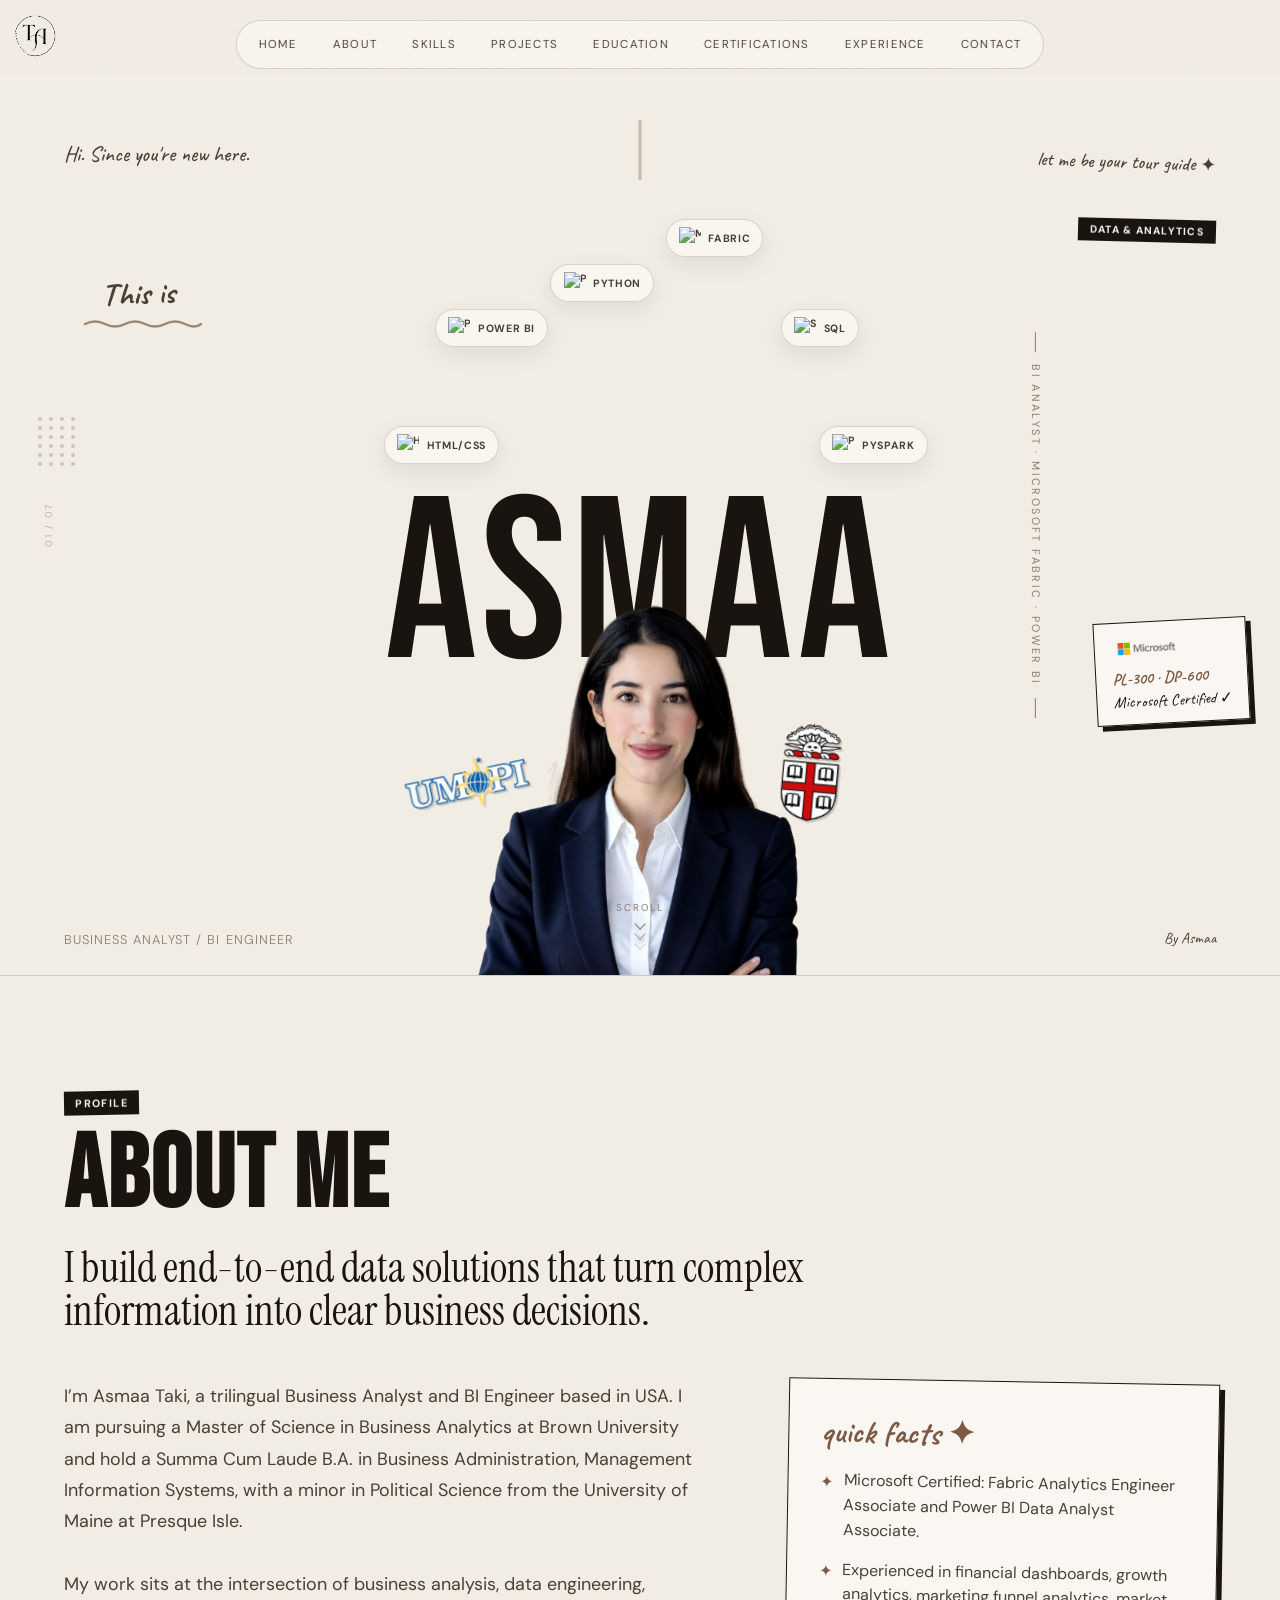
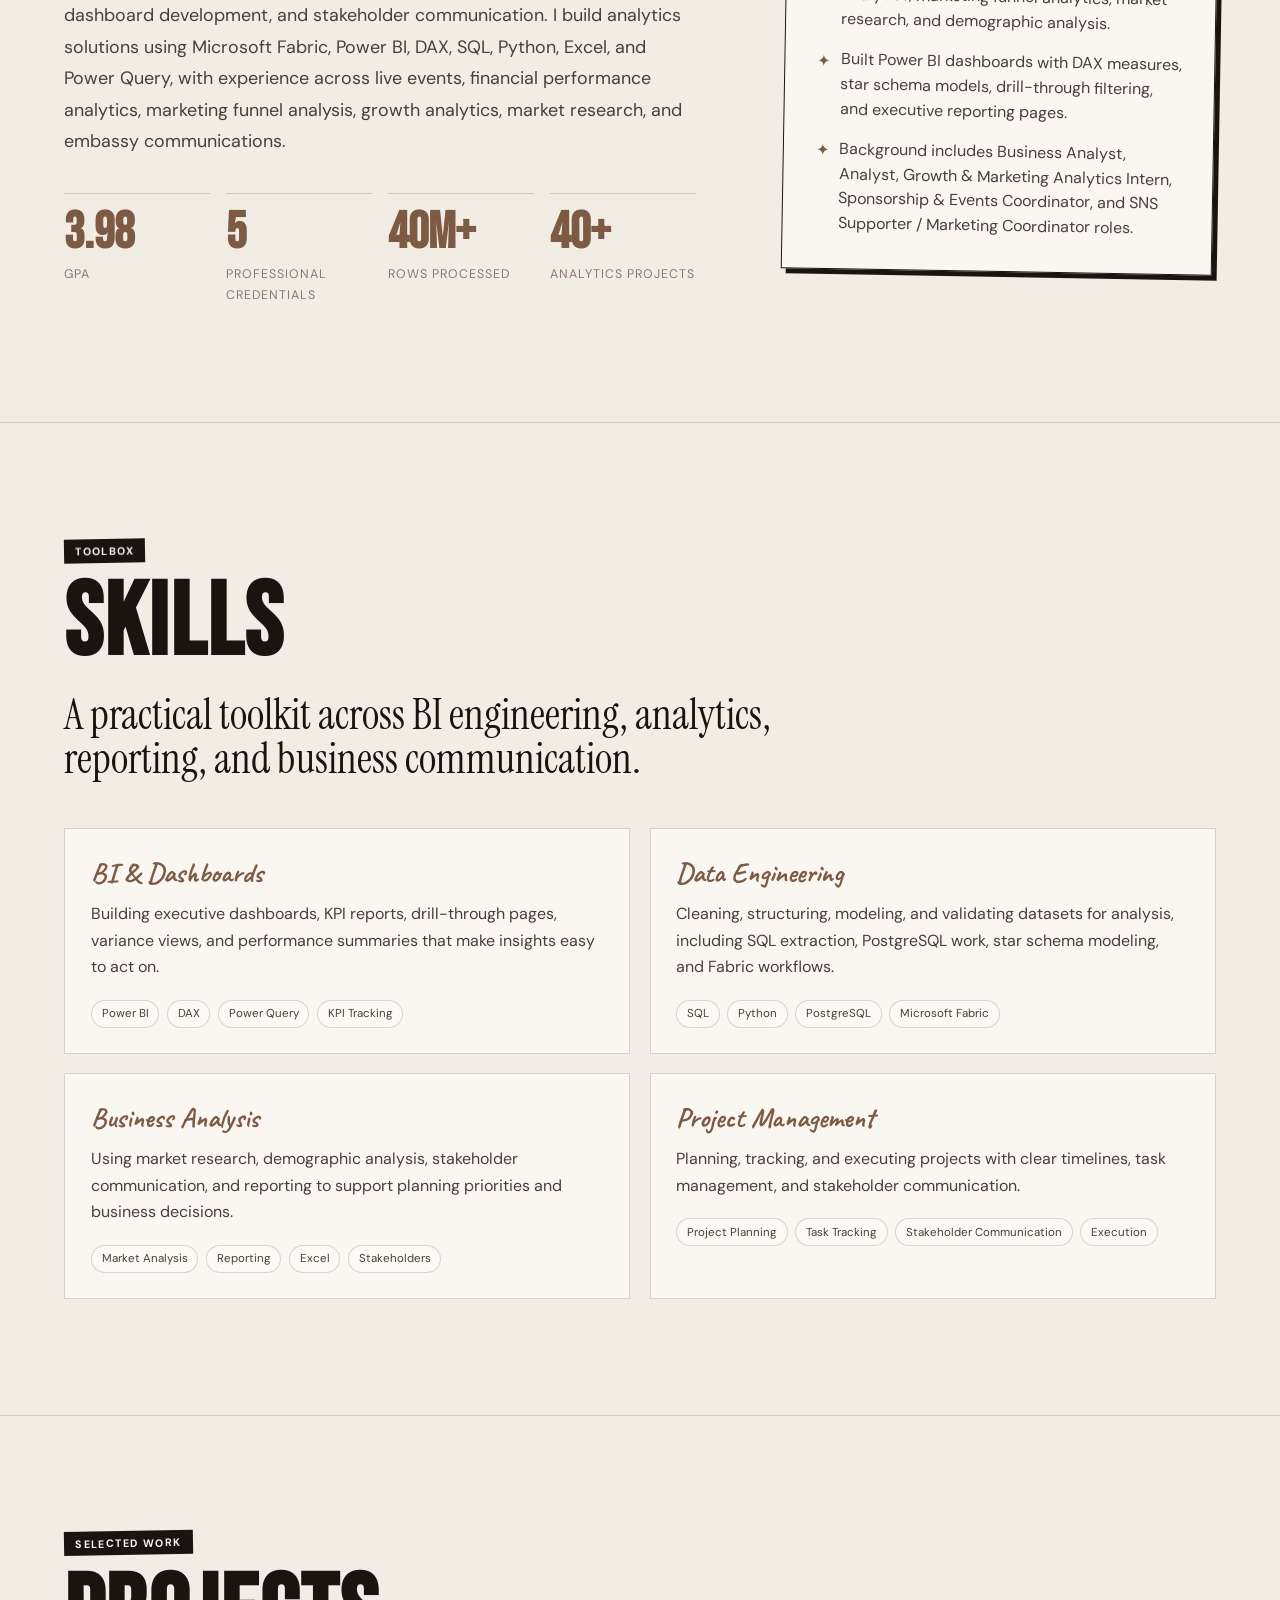
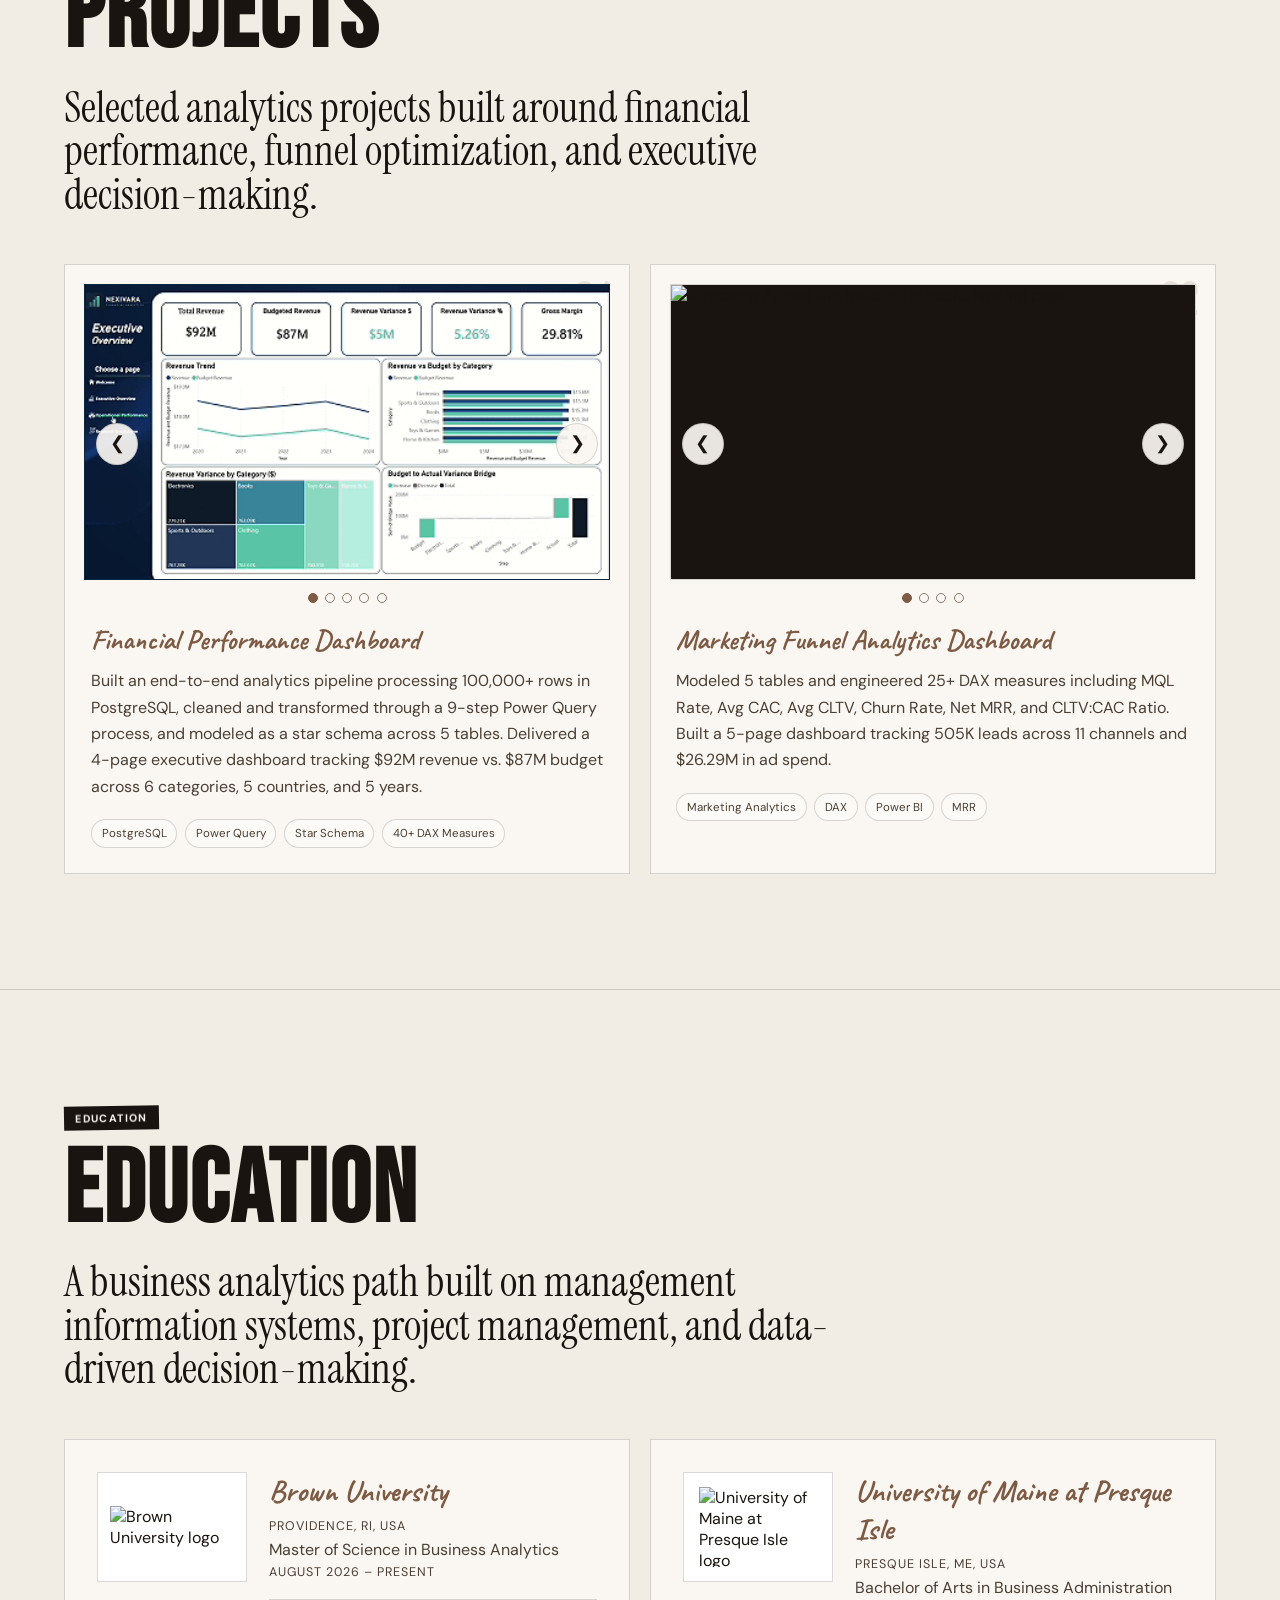
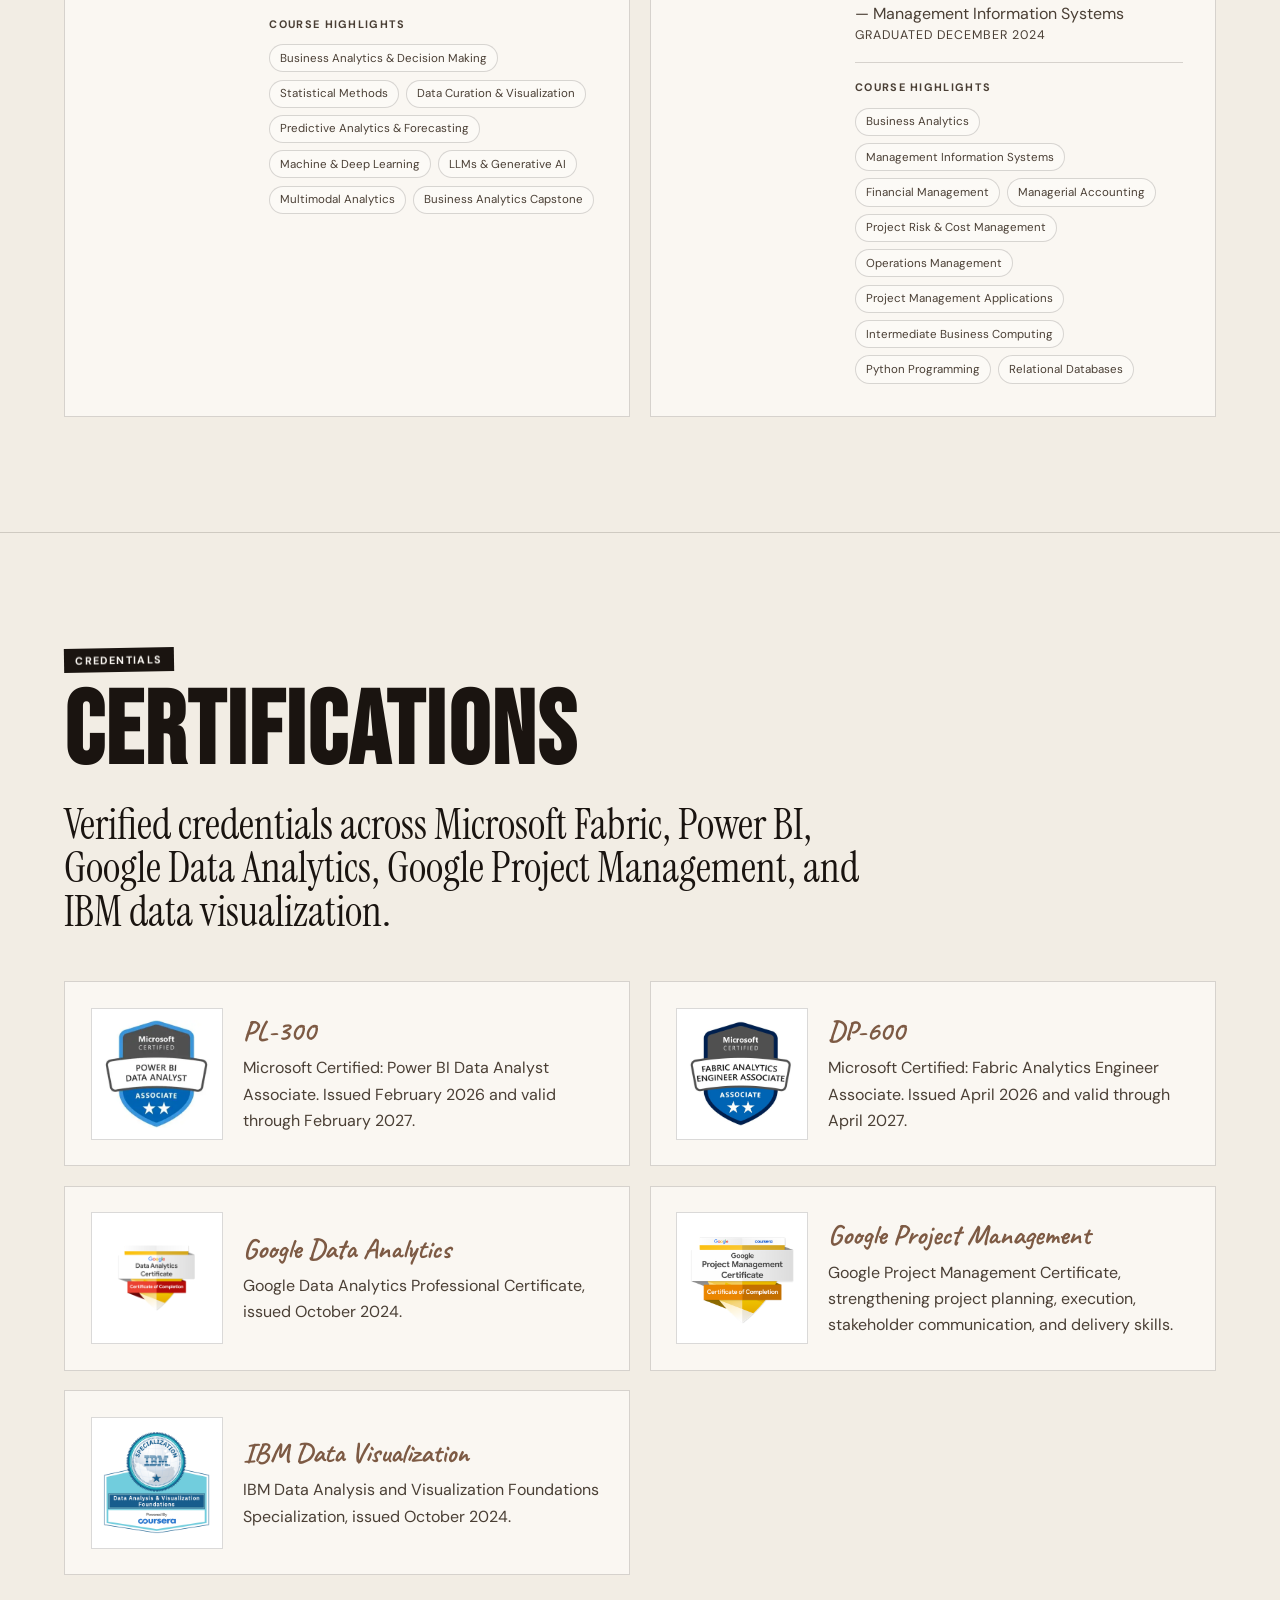
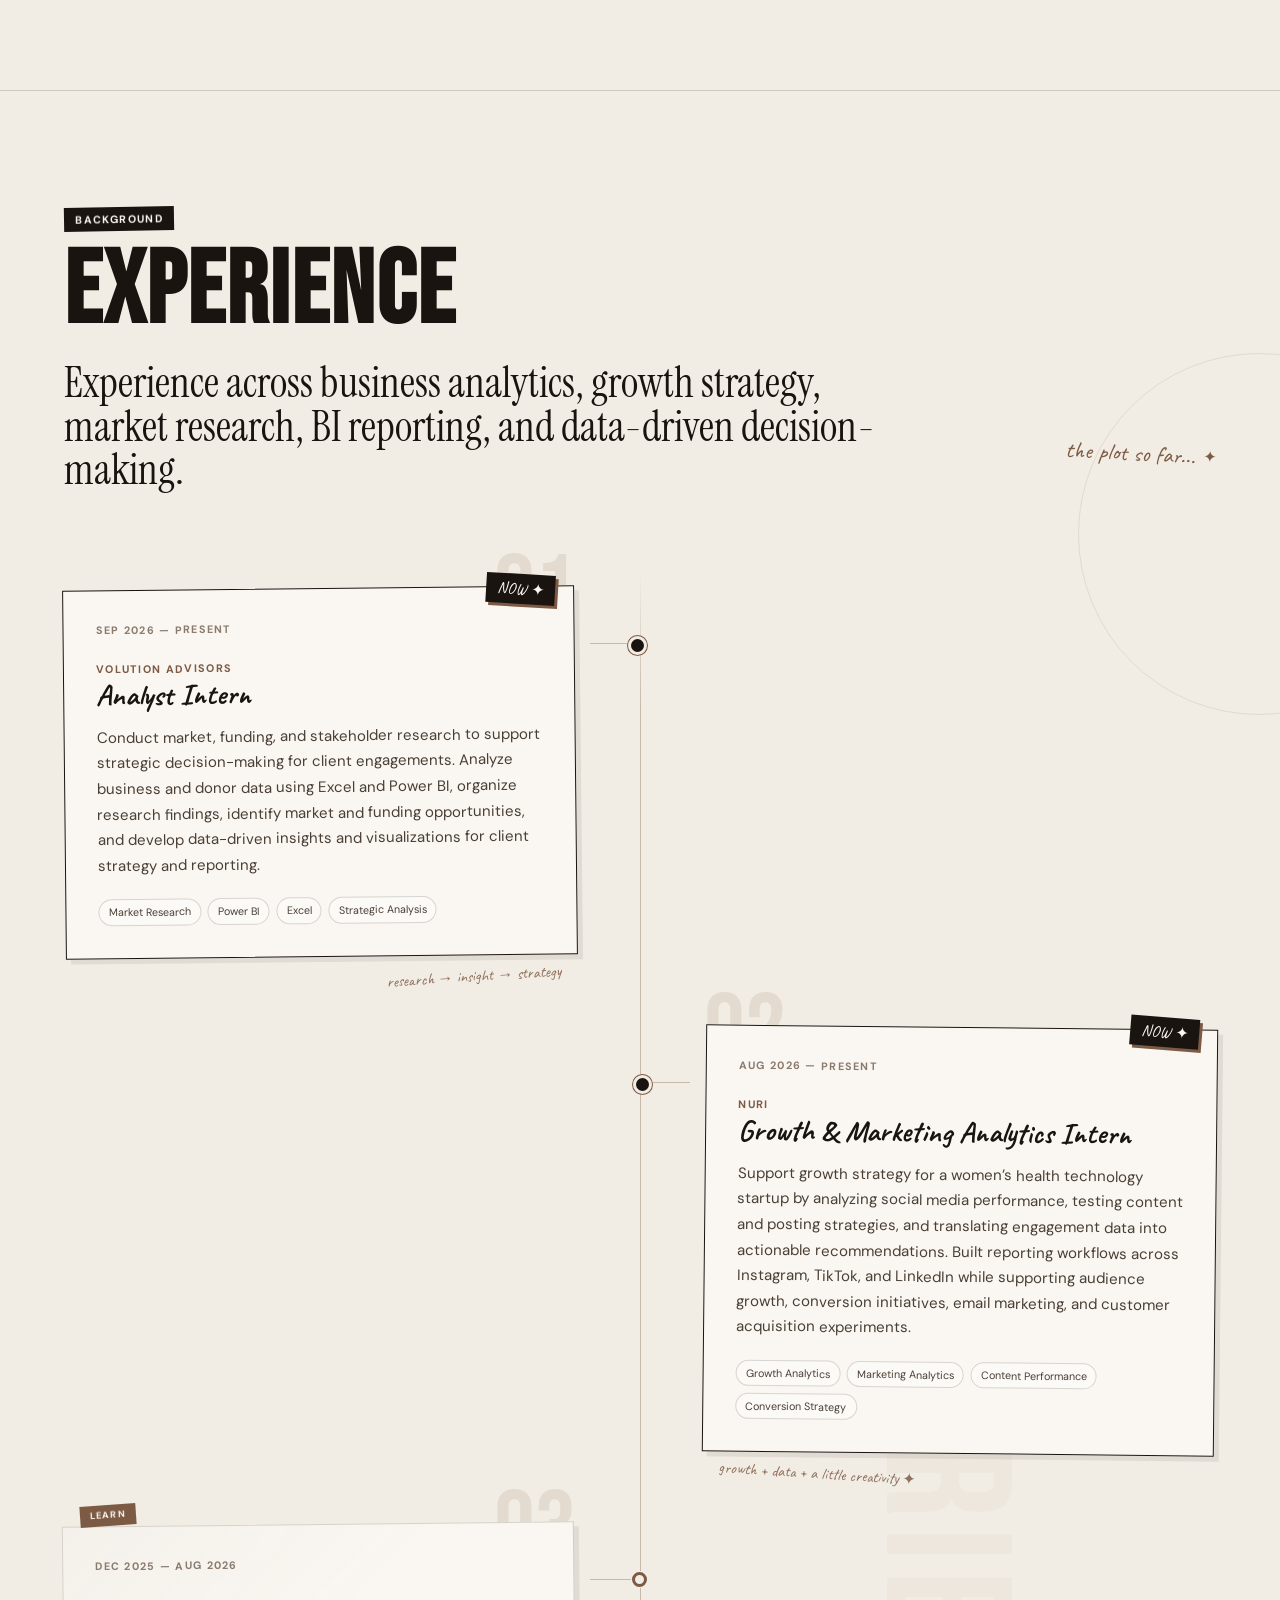
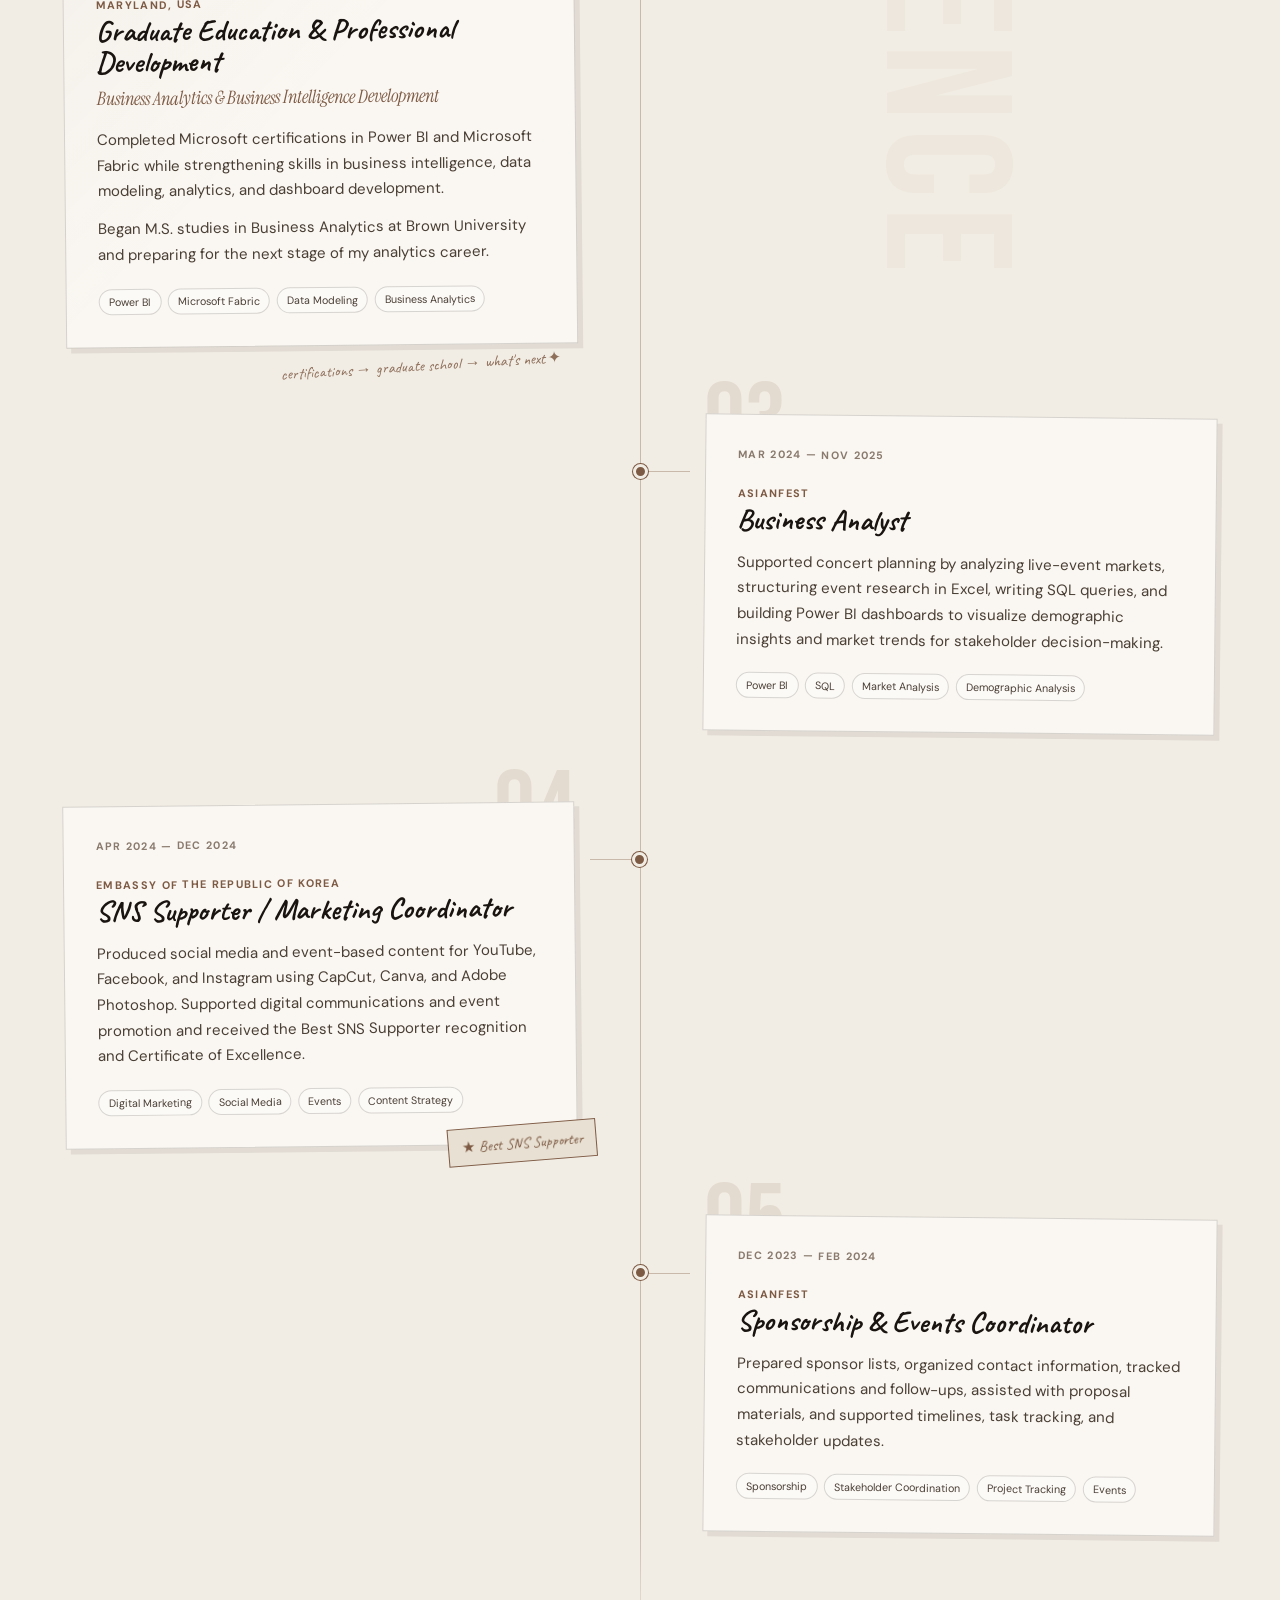
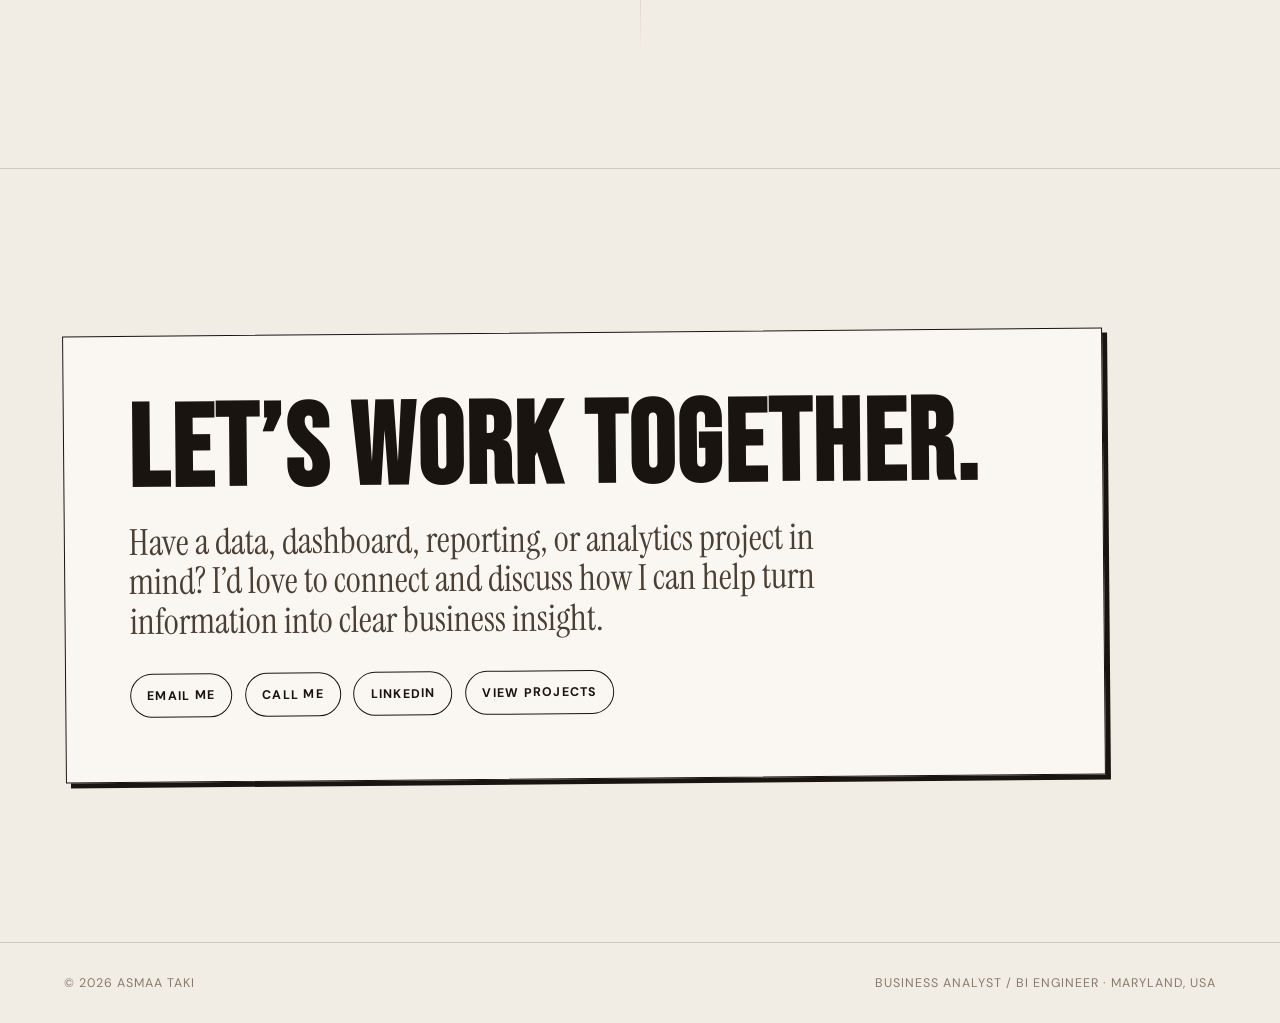
==== commit 5d0b8198: "Add experience timeline, education, and CSS Introduce a full Experience timeline and responsive styl" ====
--- a/apps/asmaa-portfolio/index.html
+++ b/apps/asmaa-portfolio/index.html
@@ -8,8 +8,7 @@
 <link rel="preconnect" href="https://fonts.googleapis.com">
 <link rel="preconnect" href="https://fonts.gstatic.com" crossorigin>
 <link href="https://fonts.googleapis.com/css2?family=Instrument+Serif:ital@0;1&family=Caveat:wght@500;700&family=Bebas+Neue&family=DM+Sans:wght@300;400;500;600;700&display=swap" rel="stylesheet">
-
-<link rel="stylesheet" href="style.css?v=20260714145057">
+<link rel="stylesheet" href="style.css?v=202608280005">
 </head>
 <body>
   <div class="cursor-sparkle-layer" id="cursor-sparkle-layer" aria-hidden="true"></div>
@@ -24,13 +23,10 @@
     <a href="#experience">Experience</a>
     <a href="#contact">Contact</a>
   </nav>
- <a href="#home" class="logo-link" aria-label="Asmaa Taki home">
-  <img
-    src="assets/asmaa-taki-logo.svg"
-    alt="Asmaa Taki logo"
-    class="nav-logo"
-  />
-</a>
+  <a href="#home" class="logo-link" aria-label="Asmaa Taki home">
+    <img src="assets/asmaa-taki-logo.svg" alt="Asmaa Taki logo" class="nav-logo">
+  </a>
+
   <main class="site-shell">
     <section class="page hero" id="home" aria-label="Hero section">
       <div class="dot-grid" aria-hidden="true">
@@ -49,7 +45,6 @@
       </div>
 
       <div class="handwritten-right">let me be your tour guide ✦</div>
-
       <div class="this-is">This is</div>
 
       <svg class="squiggle" viewBox="0 0 120 12" fill="none" xmlns="http://www.w3.org/2000/svg" aria-hidden="true">
@@ -60,59 +55,22 @@
       <div class="role-text">BI Analyst · Microsoft Fabric · Power BI</div>
       <div class="page-num">01 / 07</div>
 
-<div class="hero-skills" aria-label="Core technical skills">
-  <span class="skill-badge badge-powerbi">
-    <span class="skill-icon">
-      <img src="assets/Power-BI-Logo.png" alt="Power BI icon">
-    </span>
-    <span>Power BI</span>
-  </span>
-
-  <span class="skill-badge badge-python">
-    <span class="skill-icon">
-      <img src="assets/Python-logo-notext.svg.webp" alt="Python icon">
-    </span>
-    <span>Python</span>
-  </span>
-
-  <span class="skill-badge badge-sql">
-    <span class="skill-icon">
-      <img src="assets/sql_logo.svg" alt="SQL icon">
-    </span>
-    <span>SQL</span>
-  </span>
-
-  <span class="skill-badge badge-html">
-    <span class="skill-icon">
-      <img src="assets/HTML_CSS_JS.png" alt="HTML CSS JavaScript icon">
-    </span>
-    <span>HTML/CSS</span>
-  </span>
-
-  <span class="skill-badge badge-pyspark">
-    <span class="skill-icon">
-      <img src="assets/pyspark.png" alt="PySpark icon">
-    </span>
-    <span>PySpark</span>
-  </span>
-
-  <span class="skill-badge badge-fabric">
-    <span class="skill-icon">
-      <img src="assets/Fabric_logo.png" alt="Microsoft Fabric icon">
-    </span>
-    <span>Fabric</span>
-  </span>
-</div>
-      <div class="big-name" aria-hidden="true">
-        <span class="name-line">ASMAA</span>
-      </div>
+      <div class="hero-skills" aria-label="Core technical skills">
+        <span class="skill-badge badge-powerbi"><span class="skill-icon"><img src="assets/Power-BI-Logo.png" alt="Power BI icon"></span><span>Power BI</span></span>
+        <span class="skill-badge badge-python"><span class="skill-icon"><img src="assets/Python-logo-notext.svg.webp" alt="Python icon"></span><span>Python</span></span>
+        <span class="skill-badge badge-sql"><span class="skill-icon"><img src="assets/sql_logo.svg" alt="SQL icon"></span><span>SQL</span></span>
+        <span class="skill-badge badge-html"><span class="skill-icon"><img src="assets/HTML_CSS_JS.png" alt="HTML CSS JavaScript icon"></span><span>HTML/CSS</span></span>
+        <span class="skill-badge badge-pyspark"><span class="skill-icon"><img src="assets/pyspark.png" alt="PySpark icon"></span><span>PySpark</span></span>
+        <span class="skill-badge badge-fabric"><span class="skill-icon"><img src="assets/Fabric_logo.png" alt="Microsoft Fabric icon"></span><span>Fabric</span></span>
+      </div>
+
+      <div class="big-name" aria-hidden="true"><span class="name-line">ASMAA</span></div>
 
       <div class="photo-wrap" id="photo-area">
-  <img class="portrait-photo" src="assets/portfolio.png" alt="Portrait of Asmaa Taki">
-
-  <img class="hero-logo hero-logo-umpi" src="assets/logo_footer_umpi.png" alt="University of Maine at Presque Isle logo">
-  <img class="hero-logo hero-logo-brown" src="assets/brown-logo-brown-university-logo.png" alt="Brown University logo">
-</div>
+        <img class="portrait-photo" src="assets/portfolio.png" alt="Portrait of Asmaa Taki">
+        <img class="hero-logo hero-logo-umpi" src="assets/logo_footer_umpi.png" alt="University of Maine at Presque Isle logo">
+        <img class="hero-logo hero-logo-brown" src="assets/brown-logo-brown-university-logo.png" alt="Brown University logo">
+      </div>
 
       <div class="cert-sticker">
         <img class="sticker-ms-logo" src="assets/microsoft-logo.png" alt="Microsoft logo">
@@ -138,9 +96,9 @@
 
       <div class="about-grid">
         <div class="body-copy">
-          <p>I’m Asmaa Taki, a trilingual Business Analyst and BI Engineer based in Maryland, USA. I am pursuing a Master of Science in Business Analytics at Brown University and hold a Summa Cum Laude B.A. in Business Administration, Management Information Systems, with a minor in Political Science from the University of Maine at Presque Isle.</p>
+          <p>I’m Asmaa Taki, a trilingual Business Analyst and BI Engineer based in USA. I am pursuing a Master of Science in Business Analytics at Brown University and hold a Summa Cum Laude B.A. in Business Administration, Management Information Systems, with a minor in Political Science from the University of Maine at Presque Isle.</p>
           <br>
-          <p>My work sits at the intersection of business analysis, data engineering, dashboard development, and stakeholder communication. I build analytics solutions using Microsoft Fabric, Power BI, DAX, SQL, Python, Excel, and Power Query, with experience across live events, financial performance analytics, marketing funnel analysis, and embassy communications.</p>
+          <p>My work sits at the intersection of business analysis, data engineering, dashboard development, and stakeholder communication. I build analytics solutions using Microsoft Fabric, Power BI, DAX, SQL, Python, Excel, and Power Query, with experience across live events, financial performance analytics, marketing funnel analysis, growth analytics, market research, and embassy communications.</p>
 
           <div class="stats-row" aria-label="Highlights">
             <div class="stat"><strong>3.98</strong><span>GPA</span></div>
@@ -154,9 +112,9 @@
           <h3>quick facts ✦</h3>
           <ul class="quick-list">
             <li>Microsoft Certified: Fabric Analytics Engineer Associate and Power BI Data Analyst Associate.</li>
-            <li>Experienced in financial dashboards, marketing funnel analytics, market research, and demographic analysis.</li>
+            <li>Experienced in financial dashboards, growth analytics, marketing funnel analytics, market research, and demographic analysis.</li>
             <li>Built Power BI dashboards with DAX measures, star schema models, drill-through filtering, and executive reporting pages.</li>
-            <li>Background includes Business Analyst, Sponsorship & Events Coordinator, and SNS Supporter / Marketing Coordinator roles.</li>
+            <li>Background includes Business Analyst, Analyst, Growth & Marketing Analytics Intern, Sponsorship & Events Coordinator, and SNS Supporter / Marketing Coordinator roles.</li>
           </ul>
         </aside>
       </div>
@@ -185,6 +143,11 @@
           <p>Using market research, demographic analysis, stakeholder communication, and reporting to support planning priorities and business decisions.</p>
           <div class="tags"><span class="tag">Market Analysis</span><span class="tag">Reporting</span><span class="tag">Excel</span><span class="tag">Stakeholders</span></div>
         </article>
+        <article class="skill-card">
+          <h3>Project Management</h3>
+          <p>Planning, tracking, and executing projects with clear timelines, task management, and stakeholder communication.</p>
+          <div class="tags"><span class="tag">Project Planning</span><span class="tag">Task Tracking</span><span class="tag">Stakeholder Communication</span><span class="tag">Execution</span></div>
+        </article>
       </div>
     </section>
 
@@ -197,7 +160,6 @@
         <article class="project-card" data-number="01">
           <div class="project-slider" id="financial-slider">
             <button class="slider-btn prev" type="button" aria-label="Previous financial dashboard image">&#10094;</button>
-
             <div class="slider-window">
               <div class="slider-track">
                 <img class="slide" src="assets/FINANCIAL_DASHBOARD.gif" alt="Animated preview of the Financial Performance Dashboard">
@@ -207,9 +169,7 @@
                 <img class="slide" src="assets/financial_model.png" alt="Power BI star schema and financial data model" loading="lazy">
               </div>
             </div>
-
             <button class="slider-btn next" type="button" aria-label="Next financial dashboard image">&#10095;</button>
-
             <div class="slider-dots">
               <button class="dot active" type="button" aria-label="Go to financial slide 1"></button>
               <button class="dot" type="button" aria-label="Go to financial slide 2"></button>
@@ -218,7 +178,6 @@
               <button class="dot" type="button" aria-label="Go to financial slide 5"></button>
             </div>
           </div>
-
           <h3>Financial Performance Dashboard</h3>
           <p>Built an end-to-end analytics pipeline processing 100,000+ rows in PostgreSQL, cleaned and transformed through a 9-step Power Query process, and modeled as a star schema across 5 tables. Delivered a 4-page executive dashboard tracking $92M revenue vs. $87M budget across 6 categories, 5 countries, and 5 years.</p>
           <div class="tags"><span class="tag">PostgreSQL</span><span class="tag">Power Query</span><span class="tag">Star Schema</span><span class="tag">40+ DAX Measures</span></div>
@@ -226,105 +185,69 @@
 
         <article class="project-card" data-number="02">
           <div class="project-slider" id="funnel-slider">
-  <button class="slider-btn prev" type="button" aria-label="Previous image">&#10094;</button>
-
-  <div class="slider-window">
-    <div class="slider-track">
-      <img class="slide" src="assets/funnel_landing.png" alt="Marketing Funnel Analytics dashboard landing page">
-      <img class="slide" src="assets/funnel_dashboard.png" alt="Marketing Funnel Analytics dashboard report page">
-      <img class="slide" src="assets/funnel_model.png" alt="Marketing Funnel Analytics Power BI data model">
-      <img class="slide" src="assets/funnel_code.png" alt="Marketing Funnel Analytics custom HTML landing page code">
-    </div>
-  </div>
-
-  <button class="slider-btn next" type="button" aria-label="Next image">&#10095;</button>
-
-  <div class="slider-dots">
-    <button class="dot active" type="button" aria-label="Go to slide 1"></button>
-    <button class="dot" type="button" aria-label="Go to slide 2"></button>
-    <button class="dot" type="button" aria-label="Go to slide 3"></button>
-    <button class="dot" type="button" aria-label="Go to slide 4"></button>
-  </div>
-</div>
-
-        <h3>Marketing Funnel Analytics Dashboard</h3>
-        <p>Modeled 5 tables and engineered 25+ DAX measures including MQL Rate, Avg CAC, Avg CLTV, Churn Rate, Net MRR, and CLTV:CAC Ratio. Built a 5-page dashboard tracking 505K leads across 11 channels and $26.29M in ad spend.</p>
-
-  <div class="tags">
-    <span class="tag">Marketing Analytics</span>
-    <span class="tag">DAX</span>
-    <span class="tag">Power BI</span>
-    <span class="tag">MRR</span>
-  </div>
-</article>
-</div>
-</section>
-
-<section class="section" id="education">
-  <span class="section-kicker">Education</span>
-  <h2 class="section-title">Education</h2>
-  <p class="section-intro">A business analytics path built on management information systems, project management, and data-driven decision-making.</p>
-
-  <div class="education-grid">
-    <article class="education-card education-card-expanded">
-  <div class="education-logo-wrap brown-logo-wrap">
-    <img src="assets/Brown-University-Logo.png" alt="Brown University logo">
-  </div>
-
-  <div class="education-copy">
-    <h3>Brown University</h3>
-    <p class="education-meta">Providence, RI, USA</p>
-    <p>Master of Science in Business Analytics</p>
-    <p class="education-date">August 2026 – Present</p>
-
-    <div class="course-highlight">
-      <p class="course-label">Course Highlights</p>
-
-      <div class="course-tags">
-        <span>Business Analytics & Decision Making</span>
-        <span>Statistical Methods</span>
-        <span>Data Curation & Visualization</span>
-        <span>Predictive Analytics & Forecasting</span>
-        <span>Machine & Deep Learning</span>
-        <span>LLMs & Generative AI</span>
-        <span>Multimodal Analytics</span>
-        <span>Business Analytics Capstone</span>
-      </div>
-    </div>
-  </div>
-</article>
-
-    <article class="education-card education-card-expanded">
-  <div class="education-logo-wrap umpi-logo-wrap">
-    <img src="assets/logo_umpi.png" alt="University of Maine at Presque Isle logo">
-  </div>
-
-  <div class="education-copy">
-    <h3>University of Maine at Presque Isle</h3>
-    <p class="education-meta">Presque Isle, ME, USA</p>
-    <p>Bachelor of Arts in Business Administration — Management Information Systems</p>
-    <p class="education-date">Graduated December 2024</p>
-
-    <div class="course-highlight">
-      <p class="course-label">Course Highlights</p>
-
-      <div class="course-tags">
-        <span>Business Analytics</span>
-        <span>Management Information Systems</span>
-        <span>Financial Management</span>
-        <span>Managerial Accounting</span>
-        <span>Project Risk & Cost Management</span>
-        <span>Operations Management</span>
-        <span>Project Management Applications</span>
-        <span>Intermediate Business Computing</span>
-        <span>Python Programming</span>
-        <span>Relational Databases</span>
-      </div>
-    </div>
-  </div>
-</article>
-  </div>
-</section>
+            <button class="slider-btn prev" type="button" aria-label="Previous image">&#10094;</button>
+            <div class="slider-window">
+              <div class="slider-track">
+                <img class="slide" src="assets/funnel_landing.png" alt="Marketing Funnel Analytics dashboard landing page">
+                <img class="slide" src="assets/funnel_dashboard.png" alt="Marketing Funnel Analytics dashboard report page">
+                <img class="slide" src="assets/funnel_model.png" alt="Marketing Funnel Analytics Power BI data model">
+                <img class="slide" src="assets/funnel_code.png" alt="Marketing Funnel Analytics custom HTML landing page code">
+              </div>
+            </div>
+            <button class="slider-btn next" type="button" aria-label="Next image">&#10095;</button>
+            <div class="slider-dots">
+              <button class="dot active" type="button" aria-label="Go to slide 1"></button>
+              <button class="dot" type="button" aria-label="Go to slide 2"></button>
+              <button class="dot" type="button" aria-label="Go to slide 3"></button>
+              <button class="dot" type="button" aria-label="Go to slide 4"></button>
+            </div>
+          </div>
+          <h3>Marketing Funnel Analytics Dashboard</h3>
+          <p>Modeled 5 tables and engineered 25+ DAX measures including MQL Rate, Avg CAC, Avg CLTV, Churn Rate, Net MRR, and CLTV:CAC Ratio. Built a 5-page dashboard tracking 505K leads across 11 channels and $26.29M in ad spend.</p>
+          <div class="tags"><span class="tag">Marketing Analytics</span><span class="tag">DAX</span><span class="tag">Power BI</span><span class="tag">MRR</span></div>
+        </article>
+      </div>
+    </section>
+
+    <section class="section" id="education">
+      <span class="section-kicker">Education</span>
+      <h2 class="section-title">Education</h2>
+      <p class="section-intro">A business analytics path built on management information systems, project management, and data-driven decision-making.</p>
+
+      <div class="education-grid">
+        <article class="education-card education-card-expanded">
+          <div class="education-logo-wrap brown-logo-wrap"><img src="assets/Brown-University-Logo.png" alt="Brown University logo"></div>
+          <div class="education-copy">
+            <h3>Brown University</h3>
+            <p class="education-meta">Providence, RI, USA</p>
+            <p>Master of Science in Business Analytics</p>
+            <p class="education-date">August 2026 – Present</p>
+            <div class="course-highlight">
+              <p class="course-label">Course Highlights</p>
+              <div class="course-tags">
+                <span>Business Analytics & Decision Making</span><span>Statistical Methods</span><span>Data Curation & Visualization</span><span>Predictive Analytics & Forecasting</span><span>Machine & Deep Learning</span><span>LLMs & Generative AI</span><span>Multimodal Analytics</span><span>Business Analytics Capstone</span>
+              </div>
+            </div>
+          </div>
+        </article>
+
+        <article class="education-card education-card-expanded">
+          <div class="education-logo-wrap umpi-logo-wrap"><img src="assets/logo_umpi.png" alt="University of Maine at Presque Isle logo"></div>
+          <div class="education-copy">
+            <h3>University of Maine at Presque Isle</h3>
+            <p class="education-meta">Presque Isle, ME, USA</p>
+            <p>Bachelor of Arts in Business Administration — Management Information Systems</p>
+            <p class="education-date">Graduated December 2024</p>
+            <div class="course-highlight">
+              <p class="course-label">Course Highlights</p>
+              <div class="course-tags">
+                <span>Business Analytics</span><span>Management Information Systems</span><span>Financial Management</span><span>Managerial Accounting</span><span>Project Risk & Cost Management</span><span>Operations Management</span><span>Project Management Applications</span><span>Intermediate Business Computing</span><span>Python Programming</span><span>Relational Databases</span>
+              </div>
+            </div>
+          </div>
+        </article>
+      </div>
+    </section>
 
     <section class="section" id="certifications">
       <span class="section-kicker">Credentials</span>
@@ -332,89 +255,250 @@
       <p class="section-intro">Verified credentials across Microsoft Fabric, Power BI, Google Data Analytics, Google Project Management, and IBM data visualization.</p>
 
       <div class="cert-grid">
-        <article class="cert-card">
-          <div class="cert-logo-wrap">
-            <img src="assets/pl-300_logo.webp" alt="Microsoft Certified Power BI Data Analyst Associate badge">
-          </div>
-          <div class="cert-copy">
-            <h3>PL-300</h3>
-            <p>Microsoft Certified: Power BI Data Analyst Associate. Issued February 2026 and valid through February 2027.</p>
-          </div>
-        </article>
-
-        <article class="cert-card">
-          <div class="cert-logo-wrap">
-            <img src="assets/DP-600_logo.jpg" alt="Microsoft Certified Fabric Analytics Engineer Associate badge">
-          </div>
-          <div class="cert-copy">
-            <h3>DP-600</h3>
-            <p>Microsoft Certified: Fabric Analytics Engineer Associate. Issued April 2026 and valid through April 2027.</p>
-          </div>
-        </article>
-
-        <article class="cert-card">
-          <div class="cert-logo-wrap">
-            <img src="assets/google_data_analytics_cert.png" alt="Google Data Analytics Certificate badge">
-          </div>
-          <div class="cert-copy">
-            <h3>Google Data Analytics</h3>
-            <p>Google Data Analytics Professional Certificate, issued October 2024.</p>
-          </div>
-        </article>
-
-        <article class="cert-card">
-          <div class="cert-logo-wrap">
-            <img src="assets/GCC_badge_PGM_1000x1000.png" alt="Google Project Management Certificate badge">
-          </div>
-          <div class="cert-copy">
-            <h3>Google Project Management</h3>
-            <p>Google Project Management Certificate, strengthening project planning, execution, stakeholder communication, and delivery skills.</p>
-          </div>
-        </article>
-
-        <article class="cert-card">
-          <div class="cert-logo-wrap">
-            <img src="assets/Data_Analysis_and_Visualization_Foundations_Specialization.png" alt="IBM Data Analysis and Visualization Foundations Specialization badge">
-          </div>
-          <div class="cert-copy">
-            <h3>IBM Data Visualization</h3>
-            <p>IBM Data Analysis and Visualization Foundations Specialization, issued October 2024.</p>
-          </div>
-        </article>
-      </div>
-    </section>
-
-    <section class="section" id="experience">
+        <article class="cert-card"><div class="cert-logo-wrap"><img src="assets/pl-300_logo.webp" alt="Microsoft Certified Power BI Data Analyst Associate badge"></div><div class="cert-copy"><h3>PL-300</h3><p>Microsoft Certified: Power BI Data Analyst Associate. Issued February 2026 and valid through February 2027.</p></div></article>
+        <article class="cert-card"><div class="cert-logo-wrap"><img src="assets/DP-600_logo.jpg" alt="Microsoft Certified Fabric Analytics Engineer Associate badge"></div><div class="cert-copy"><h3>DP-600</h3><p>Microsoft Certified: Fabric Analytics Engineer Associate. Issued April 2026 and valid through April 2027.</p></div></article>
+        <article class="cert-card"><div class="cert-logo-wrap"><img src="assets/google_data_analytics_cert.png" alt="Google Data Analytics Certificate badge"></div><div class="cert-copy"><h3>Google Data Analytics</h3><p>Google Data Analytics Professional Certificate, issued October 2024.</p></div></article>
+        <article class="cert-card"><div class="cert-logo-wrap"><img src="assets/GCC_badge_PGM_1000x1000.png" alt="Google Project Management Certificate badge"></div><div class="cert-copy"><h3>Google Project Management</h3><p>Google Project Management Certificate, strengthening project planning, execution, stakeholder communication, and delivery skills.</p></div></article>
+        <article class="cert-card"><div class="cert-logo-wrap"><img src="assets/Data_Analysis_and_Visualization_Foundations_Specialization.png" alt="IBM Data Analysis and Visualization Foundations Specialization badge"></div><div class="cert-copy"><h3>IBM Data Visualization</h3><p>IBM Data Analysis and Visualization Foundations Specialization, issued October 2024.</p></div></article>
+      </div>
+    </section>
+
+    <section class="section experience-section" id="experience">
+  <div class="experience-header">
+    <div>
       <span class="section-kicker">Background</span>
       <h2 class="section-title">Experience</h2>
-      <p class="section-intro">A business-first analytics background shaped by live events, financial reporting, marketing, and embassy communications.</p>
-
-      <div class="timeline">
-        <article class="timeline-item">
-          <div class="timeline-date">Mar 2024 – Nov 2025</div>
-          <div class="timeline-content">
-            <h3>Business Analyst — AsianFEST</h3>
-            <p>Supported concert planning by analyzing live-event market, structuring event research in Excel, writing SQL queries, and building Power BI dashboards to visualize demographic insights and market trends for stakeholder decision-making.</p>
-          </div>
-        </article>
-
-        <article class="timeline-item">
-          <div class="timeline-date">Apr 2024 – Dec 2024</div>
-          <div class="timeline-content">
-            <h3>SNS Supporter / Marketing Coordinator — Embassy of the Republic of Korea</h3>
-            <p>Produced social media and event-based content for YouTube, Facebook, and Instagram using CapCut, Canva, and Adobe Photoshop. Received the Best SNS Supporter recognition and Certificate of Excellence.</p>
-          </div>
-        </article>
-
-        <article class="timeline-item">
-          <div class="timeline-date">Dec 2023 – Feb 2024</div>
-          <div class="timeline-content">
-            <h3>Sponsorship & Events Coordinator — AsianFEST</h3>
-            <p>Prepared sponsor lists, organized contact information, tracked communications and follow-ups, assisted with proposal materials, and supported timelines, task tracking, and stakeholder updates.</p>
-          </div>
-        </article>
-      </div>
-    </section>
+
+      <p class="section-intro">
+        Experience across business analytics, growth strategy,
+        market research, BI reporting, and data-driven decision-making.
+      </p>
+    </div>
+
+    <div class="experience-note" aria-hidden="true">
+      <span>the plot so far...</span>
+      <span class="experience-note-star">✦</span>
+    </div>
+  </div>
+
+
+  <div class="career-timeline">
+
+    <!-- VOLUTION -->
+    <article class="career-entry career-entry-left current-role">
+      <div class="career-dot"></div>
+
+      <span class="career-number">01</span>
+
+      <div class="career-card">
+        <div class="career-card-top">
+          <span class="career-date">SEP 2026 — PRESENT</span>
+          <span class="current-sticker">NOW ✦</span>
+        </div>
+
+        <p class="career-company">Volution Advisors</p>
+
+        <h3>Analyst Intern</h3>
+
+        <p class="career-description">
+          Conduct market, funding, and stakeholder research to support strategic
+          decision-making for client engagements. Analyze business and donor data
+          using Excel and Power BI, organize research findings, identify market
+          and funding opportunities, and develop data-driven insights and
+          visualizations for client strategy and reporting.
+        </p>
+
+        <div class="experience-tags">
+          <span>Market Research</span>
+          <span>Power BI</span>
+          <span>Excel</span>
+          <span>Strategic Analysis</span>
+        </div>
+
+        <div class="career-scribble">research → insight → strategy</div>
+      </div>
+    </article>
+
+
+    <!-- NURI -->
+    <article class="career-entry career-entry-right current-role">
+      <div class="career-dot"></div>
+
+      <span class="career-number">02</span>
+
+      <div class="career-card">
+        <div class="career-card-top">
+          <span class="career-date">AUG 2026 — PRESENT</span>
+          <span class="current-sticker">NOW ✦</span>
+        </div>
+
+        <p class="career-company">Nuri</p>
+
+        <h3>Growth & Marketing Analytics Intern</h3>
+
+        <p class="career-description">
+          Support growth strategy for a women’s health technology startup by
+          analyzing social media performance, testing content and posting
+          strategies, and translating engagement data into actionable
+          recommendations. Built reporting workflows across Instagram, TikTok,
+          and LinkedIn while supporting audience growth, conversion initiatives,
+          email marketing, and customer acquisition experiments.
+        </p>
+
+        <div class="experience-tags">
+          <span>Growth Analytics</span>
+          <span>Marketing Analytics</span>
+          <span>Content Performance</span>
+          <span>Conversion Strategy</span>
+        </div>
+
+        <div class="career-scribble">growth + data + a little creativity ✦</div>
+      </div>
+    </article>
+
+    <!-- GRADUATE EDUCATION & PROFESSIONAL DEVELOPMENT -->
+<article class="career-entry career-entry-left professional-development">
+  <div class="career-dot"></div>
+
+  <span class="career-number">03</span>
+
+  <div class="career-card">
+    <div class="career-card-top">
+      <span class="career-date">DEC 2025 — AUG 2026</span>
+    </div>
+
+    <p class="career-company">Maryland, USA</p>
+
+    <h3>Graduate Education & Professional Development</h3>
+
+    <p class="career-subtitle">
+      Business Analytics & Business Intelligence Development
+    </p>
+
+    <p class="career-description">
+      Completed Microsoft certifications in Power BI and Microsoft Fabric
+      while strengthening skills in business intelligence, data modeling,
+      analytics, and dashboard development.
+    </p>
+
+    <p class="career-description career-description-secondary">
+      Began M.S. studies in Business Analytics at Brown University and preparing for the next stage of
+      my analytics career.
+    </p>
+
+    <div class="experience-tags">
+      <span>Power BI</span>
+      <span>Microsoft Fabric</span>
+      <span>Data Modeling</span>
+      <span>Business Analytics</span>
+    </div>
+
+    <div class="career-scribble">
+      certifications → graduate school → what's next ✦
+    </div>
+  </div>
+</article>
+
+    <!-- ASIANFEST BA -->
+    <article class="career-entry career-entry-left">
+      <div class="career-dot"></div>
+
+      <span class="career-number">03</span>
+
+      <div class="career-card">
+        <div class="career-card-top">
+          <span class="career-date">MAR 2024 — NOV 2025</span>
+        </div>
+
+        <p class="career-company">AsianFEST</p>
+
+        <h3>Business Analyst</h3>
+
+        <p class="career-description">
+          Supported concert planning by analyzing live-event markets,
+          structuring event research in Excel, writing SQL queries, and
+          building Power BI dashboards to visualize demographic insights
+          and market trends for stakeholder decision-making.
+        </p>
+
+        <div class="experience-tags">
+          <span>Power BI</span>
+          <span>SQL</span>
+          <span>Market Analysis</span>
+          <span>Demographic Analysis</span>
+        </div>
+      </div>
+    </article>
+
+
+    <!-- EMBASSY -->
+    <article class="career-entry career-entry-right">
+      <div class="career-dot"></div>
+
+      <span class="career-number">04</span>
+
+      <div class="career-card">
+        <div class="career-card-top">
+          <span class="career-date">APR 2024 — DEC 2024</span>
+        </div>
+
+        <p class="career-company">Embassy of the Republic of Korea</p>
+
+        <h3>SNS Supporter / Marketing Coordinator</h3>
+
+        <p class="career-description">
+          Produced social media and event-based content for YouTube,
+          Facebook, and Instagram using CapCut, Canva, and Adobe Photoshop.
+          Supported digital communications and event promotion and received
+          the Best SNS Supporter recognition and Certificate of Excellence.
+        </p>
+
+        <div class="experience-tags">
+          <span>Digital Marketing</span>
+          <span>Social Media</span>
+          <span>Events</span>
+          <span>Content Strategy</span>
+        </div>
+
+        <div class="career-award">
+          ★ Best SNS Supporter
+        </div>
+      </div>
+    </article>
+
+
+    <!-- ASIANFEST EVENTS -->
+    <article class="career-entry career-entry-left">
+      <div class="career-dot"></div>
+
+      <span class="career-number">05</span>
+
+      <div class="career-card">
+        <div class="career-card-top">
+          <span class="career-date">DEC 2023 — FEB 2024</span>
+        </div>
+
+        <p class="career-company">AsianFEST</p>
+
+        <h3>Sponsorship & Events Coordinator</h3>
+
+        <p class="career-description">
+          Prepared sponsor lists, organized contact information, tracked
+          communications and follow-ups, assisted with proposal materials,
+          and supported timelines, task tracking, and stakeholder updates.
+        </p>
+
+        <div class="experience-tags">
+          <span>Sponsorship</span>
+          <span>Stakeholder Coordination</span>
+          <span>Project Tracking</span>
+          <span>Events</span>
+        </div>
+      </div>
+    </article>
+
+  </div>
+</section>
 
     <section class="section contact-section" id="contact">
       <div class="contact-card">
@@ -435,19 +519,11 @@
     <span>Business Analyst / BI Engineer · Maryland, USA</span>
   </footer>
 
-<div class="image-lightbox" id="image-lightbox" aria-hidden="true">
+  <div class="image-lightbox" id="image-lightbox" aria-hidden="true">
     <div class="lightbox-backdrop" data-lightbox-close></div>
-
-    <section
-      class="lightbox-panel"
-      id="lightbox-panel"
-      role="dialog"
-      aria-modal="true"
-      aria-labelledby="lightbox-caption"
-    >
+    <section class="lightbox-panel" id="lightbox-panel" role="dialog" aria-modal="true" aria-labelledby="lightbox-caption">
       <header class="lightbox-toolbar">
         <p class="lightbox-caption" id="lightbox-caption">Expanded project image</p>
-
         <div class="lightbox-actions" aria-label="Image controls">
           <button class="lightbox-tool" id="lightbox-zoom-out" type="button" aria-label="Zoom out">−</button>
           <button class="lightbox-tool lightbox-zoom-level" id="lightbox-zoom-level" type="button" aria-label="Reset zoom">100%</button>
@@ -456,17 +532,11 @@
           <button class="lightbox-tool lightbox-close" id="lightbox-close" type="button" aria-label="Close expanded image">×</button>
         </div>
       </header>
-
       <div class="lightbox-content">
         <button class="lightbox-nav lightbox-prev" id="lightbox-prev" type="button" aria-label="Previous image">&#10094;</button>
-
-        <div class="lightbox-stage" id="lightbox-stage">
-          <img id="lightbox-image" src="" alt="" draggable="false">
-        </div>
-
+        <div class="lightbox-stage" id="lightbox-stage"><img id="lightbox-image" src="" alt="" draggable="false"></div>
         <button class="lightbox-nav lightbox-next" id="lightbox-next" type="button" aria-label="Next image">&#10095;</button>
       </div>
-
       <p class="lightbox-help">Click the image to enlarge · scroll or use +/− to zoom · drag to move · Esc to close</p>
     </section>
   </div>
@@ -476,85 +546,43 @@
 
   const photoArea = document.getElementById('photo-area');
   const portraitPhoto = photoArea.querySelector('.portrait-photo');
-
   photoArea.addEventListener('dragover', e => e.preventDefault());
-
   photoArea.addEventListener('drop', e => {
     e.preventDefault();
     const file = e.dataTransfer.files[0];
-
     if (file && file.type.startsWith('image/')) {
       const url = URL.createObjectURL(file);
       portraitPhoto.src = url;
     }
   });
+
   function initializeProjectSlider(slider) {
     const track = slider.querySelector('.slider-track');
     const slides = slider.querySelectorAll('.slide');
     const prevBtn = slider.querySelector('.prev');
     const nextBtn = slider.querySelector('.next');
     const dots = slider.querySelectorAll('.dot');
-
     if (!track || slides.length === 0 || !prevBtn || !nextBtn) return;
-
     let currentSlide = 0;
-
     function updateSlider() {
       track.style.transform = `translateX(-${currentSlide * 100}%)`;
-
       dots.forEach((dot, index) => {
         dot.classList.toggle('active', index === currentSlide);
         dot.setAttribute('aria-current', index === currentSlide ? 'true' : 'false');
       });
     }
-
-    prevBtn.addEventListener('click', event => {
-      event.preventDefault();
-      event.stopPropagation();
-      currentSlide = (currentSlide - 1 + slides.length) % slides.length;
-      updateSlider();
-    });
-
-    nextBtn.addEventListener('click', event => {
-      event.preventDefault();
-      event.stopPropagation();
-      currentSlide = (currentSlide + 1) % slides.length;
-      updateSlider();
-    });
-
-    dots.forEach((dot, index) => {
-      dot.addEventListener('click', event => {
-        event.preventDefault();
-        event.stopPropagation();
-        currentSlide = index;
-        updateSlider();
-      });
-    });
-
-    [prevBtn, nextBtn, ...dots].forEach(control => {
-      control.addEventListener('pointerdown', event => {
-        event.stopPropagation();
-      });
-    });
-
+    prevBtn.addEventListener('click', event => { event.preventDefault(); event.stopPropagation(); currentSlide = (currentSlide - 1 + slides.length) % slides.length; updateSlider(); });
+    nextBtn.addEventListener('click', event => { event.preventDefault(); event.stopPropagation(); currentSlide = (currentSlide + 1) % slides.length; updateSlider(); });
+    dots.forEach((dot, index) => { dot.addEventListener('click', event => { event.preventDefault(); event.stopPropagation(); currentSlide = index; updateSlider(); }); });
+    [prevBtn, nextBtn, ...dots].forEach(control => { control.addEventListener('pointerdown', event => event.stopPropagation()); });
     slider.addEventListener('keydown', event => {
       if (event.target.closest('button')) return;
-
-      if (event.key === 'ArrowLeft') {
-        event.preventDefault();
-        prevBtn.click();
-      }
-
-      if (event.key === 'ArrowRight') {
-        event.preventDefault();
-        nextBtn.click();
-      }
+      if (event.key === 'ArrowLeft') { event.preventDefault(); prevBtn.click(); }
+      if (event.key === 'ArrowRight') { event.preventDefault(); nextBtn.click(); }
     });
-
     slider.setAttribute('tabindex', '0');
     updateSlider();
   }
-
   document.querySelectorAll('.project-slider').forEach(initializeProjectSlider);
 
   function initializeImageLightbox() {
@@ -570,365 +598,98 @@
     const zoomOutButton = document.getElementById('lightbox-zoom-out');
     const zoomLevelButton = document.getElementById('lightbox-zoom-level');
     const fullscreenButton = document.getElementById('lightbox-fullscreen');
-
     if (!lightbox || !panel || !stage || !expandedImage) return;
 
-    const clickableImages = Array.from(
-      document.querySelectorAll(
-        '.project-slider .slide, .project-media img, .project-gallery img'
-      )
-    );
-
-    let imageGroup = [];
-    let currentIndex = 0;
-    let scale = 1;
-    let translateX = 0;
-    let translateY = 0;
-    let isDragging = false;
-    let dragStartX = 0;
-    let dragStartY = 0;
-    let previousFocus = null;
-
-    const minimumScale = 1;
-    const maximumScale = 5;
-    const zoomStep = 0.25;
+    const clickableImages = Array.from(document.querySelectorAll('.project-slider .slide, .project-media img, .project-gallery img'));
+    let imageGroup = [], currentIndex = 0, scale = 1, translateX = 0, translateY = 0, isDragging = false, dragStartX = 0, dragStartY = 0, previousFocus = null;
+    const minimumScale = 1, maximumScale = 5, zoomStep = 0.25;
 
     function applyTransform() {
-      expandedImage.style.transform =
-        `translate3d(${translateX}px, ${translateY}px, 0) scale(${scale})`;
-
+      expandedImage.style.transform = `translate3d(${translateX}px, ${translateY}px, 0) scale(${scale})`;
       expandedImage.classList.toggle('is-zoomed', scale > 1);
       zoomLevelButton.textContent = `${Math.round(scale * 100)}%`;
       zoomOutButton.disabled = scale <= minimumScale;
       zoomInButton.disabled = scale >= maximumScale;
     }
-
-    function resetZoom() {
-      scale = 1;
-      translateX = 0;
-      translateY = 0;
-      applyTransform();
-    }
-
-    function setScale(nextScale) {
-      scale = Math.min(maximumScale, Math.max(minimumScale, nextScale));
-
-      if (scale === 1) {
-        translateX = 0;
-        translateY = 0;
-      }
-
-      applyTransform();
-    }
-
-    function getImageGroup(clickedImage) {
-      const projectCard = clickedImage.closest('.project-card');
-
-      if (!projectCard) return [clickedImage];
-
-      return Array.from(
-        projectCard.querySelectorAll(
-          '.project-slider .slide, .project-media img, .project-gallery img'
-        )
-      );
-    }
-
-    function updateNavigation() {
-      const hasMultipleImages = imageGroup.length > 1;
-      previousButton.hidden = !hasMultipleImages;
-      nextButton.hidden = !hasMultipleImages;
-    }
-
-    function showImage(index) {
-      if (!imageGroup.length) return;
-
-      currentIndex = (index + imageGroup.length) % imageGroup.length;
-      const sourceImage = imageGroup[currentIndex];
-
-      expandedImage.src = sourceImage.currentSrc || sourceImage.src;
-      expandedImage.alt = sourceImage.alt || 'Expanded project image';
-      caption.textContent = sourceImage.alt || 'Expanded project image';
-
-      resetZoom();
-      updateNavigation();
-    }
-
-    function openLightbox(clickedImage) {
-      imageGroup = getImageGroup(clickedImage);
-      currentIndex = Math.max(0, imageGroup.indexOf(clickedImage));
-      previousFocus = document.activeElement;
-
-      showImage(currentIndex);
-
-      lightbox.classList.add('is-open');
-      lightbox.setAttribute('aria-hidden', 'false');
-      document.body.classList.add('lightbox-open');
-      closeButton.focus();
-    }
-
-    function closeLightbox() {
-      if (!lightbox.classList.contains('is-open')) return;
-
-      if (document.fullscreenElement) {
-        document.exitFullscreen().catch(() => {});
-      }
-
-      lightbox.classList.remove('is-open');
-      lightbox.setAttribute('aria-hidden', 'true');
-      document.body.classList.remove('lightbox-open');
-      expandedImage.src = '';
-      resetZoom();
-
-      if (previousFocus && typeof previousFocus.focus === 'function') {
-        previousFocus.focus();
-      }
-    }
-
-    function showPreviousImage() {
-      showImage(currentIndex - 1);
-    }
-
-    function showNextImage() {
-      showImage(currentIndex + 1);
-    }
+    function resetZoom() { scale = 1; translateX = 0; translateY = 0; applyTransform(); }
+    function setScale(nextScale) { scale = Math.min(maximumScale, Math.max(minimumScale, nextScale)); if (scale === 1) { translateX = 0; translateY = 0; } applyTransform(); }
+    function getImageGroup(clickedImage) { const projectCard = clickedImage.closest('.project-card'); return projectCard ? Array.from(projectCard.querySelectorAll('.project-slider .slide, .project-media img, .project-gallery img')) : [clickedImage]; }
+    function updateNavigation() { const hasMultipleImages = imageGroup.length > 1; previousButton.hidden = !hasMultipleImages; nextButton.hidden = !hasMultipleImages; }
+    function showImage(index) { if (!imageGroup.length) return; currentIndex = (index + imageGroup.length) % imageGroup.length; const sourceImage = imageGroup[currentIndex]; expandedImage.src = sourceImage.currentSrc || sourceImage.src; expandedImage.alt = sourceImage.alt || 'Expanded project image'; caption.textContent = sourceImage.alt || 'Expanded project image'; resetZoom(); updateNavigation(); }
+    function openLightbox(clickedImage) { imageGroup = getImageGroup(clickedImage); currentIndex = Math.max(0, imageGroup.indexOf(clickedImage)); previousFocus = document.activeElement; showImage(currentIndex); lightbox.classList.add('is-open'); lightbox.setAttribute('aria-hidden', 'false'); document.body.classList.add('lightbox-open'); closeButton.focus(); }
+    function closeLightbox() { if (!lightbox.classList.contains('is-open')) return; if (document.fullscreenElement) document.exitFullscreen().catch(() => {}); lightbox.classList.remove('is-open'); lightbox.setAttribute('aria-hidden', 'true'); document.body.classList.remove('lightbox-open'); expandedImage.src = ''; resetZoom(); if (previousFocus && typeof previousFocus.focus === 'function') previousFocus.focus(); }
+    function showPreviousImage() { showImage(currentIndex - 1); }
+    function showNextImage() { showImage(currentIndex + 1); }
 
     clickableImages.forEach(image => {
-      image.classList.add('zoomable-project-image');
-      image.setAttribute('tabindex', '0');
-      image.setAttribute('role', 'button');
-      image.setAttribute('aria-label', `${image.alt || 'Project image'} — open full-screen viewer`);
-
+      image.classList.add('zoomable-project-image'); image.setAttribute('tabindex', '0'); image.setAttribute('role', 'button'); image.setAttribute('aria-label', `${image.alt || 'Project image'} — open full-screen viewer`);
       image.addEventListener('click', () => openLightbox(image));
-
-      image.addEventListener('keydown', event => {
-        if (event.key === 'Enter' || event.key === ' ') {
-          event.preventDefault();
-          openLightbox(image);
-        }
-      });
+      image.addEventListener('keydown', event => { if (event.key === 'Enter' || event.key === ' ') { event.preventDefault(); openLightbox(image); } });
     });
 
     closeButton.addEventListener('click', closeLightbox);
     previousButton.addEventListener('click', showPreviousImage);
     nextButton.addEventListener('click', showNextImage);
-
-    lightbox.querySelectorAll('[data-lightbox-close]').forEach(element => {
-      element.addEventListener('click', closeLightbox);
-    });
-
+    lightbox.querySelectorAll('[data-lightbox-close]').forEach(element => element.addEventListener('click', closeLightbox));
     zoomInButton.addEventListener('click', () => setScale(scale + zoomStep));
     zoomOutButton.addEventListener('click', () => setScale(scale - zoomStep));
     zoomLevelButton.addEventListener('click', resetZoom);
-
-    fullscreenButton.addEventListener('click', async () => {
-      try {
-        if (!document.fullscreenElement) {
-          await panel.requestFullscreen();
-        } else {
-          await document.exitFullscreen();
-        }
-      } catch (error) {
-        console.warn('Full-screen mode is not available in this browser.', error);
-      }
-    });
-
-    document.addEventListener('fullscreenchange', () => {
-      const isFullscreen = Boolean(document.fullscreenElement);
-      fullscreenButton.textContent = isFullscreen ? '⛶' : '⛶';
-      fullscreenButton.setAttribute(
-        'aria-label',
-        isFullscreen ? 'Exit full screen' : 'Enter full screen'
-      );
-    });
-
-    stage.addEventListener(
-      'wheel',
-      event => {
-        event.preventDefault();
-        const direction = event.deltaY < 0 ? zoomStep : -zoomStep;
-        setScale(scale + direction);
-      },
-      { passive: false }
-    );
-
-    stage.addEventListener('dblclick', () => {
-      if (scale === 1) {
-        setScale(2);
-      } else {
-        resetZoom();
-      }
-    });
-
-    stage.addEventListener('pointerdown', event => {
-      if (scale <= 1) return;
-
-      isDragging = true;
-      dragStartX = event.clientX - translateX;
-      dragStartY = event.clientY - translateY;
-      stage.classList.add('is-dragging');
-      stage.setPointerCapture(event.pointerId);
-    });
-
-    stage.addEventListener('pointermove', event => {
-      if (!isDragging) return;
-
-      translateX = event.clientX - dragStartX;
-      translateY = event.clientY - dragStartY;
-      applyTransform();
-    });
-
-    function stopDragging(event) {
-      if (!isDragging) return;
-
-      isDragging = false;
-      stage.classList.remove('is-dragging');
-
-      if (event.pointerId !== undefined && stage.hasPointerCapture(event.pointerId)) {
-        stage.releasePointerCapture(event.pointerId);
-      }
-    }
-
-    stage.addEventListener('pointerup', stopDragging);
-    stage.addEventListener('pointercancel', stopDragging);
-    stage.addEventListener('pointerleave', event => {
-      if (isDragging && event.buttons === 0) {
-        stopDragging(event);
-      }
-    });
-
+    fullscreenButton.addEventListener('click', async () => { try { if (!document.fullscreenElement) await panel.requestFullscreen(); else await document.exitFullscreen(); } catch (error) { console.warn('Full-screen mode is not available in this browser.', error); } });
+    document.addEventListener('fullscreenchange', () => { const isFullscreen = Boolean(document.fullscreenElement); fullscreenButton.textContent = '⛶'; fullscreenButton.setAttribute('aria-label', isFullscreen ? 'Exit full screen' : 'Enter full screen'); });
+    stage.addEventListener('wheel', event => { event.preventDefault(); const direction = event.deltaY < 0 ? zoomStep : -zoomStep; setScale(scale + direction); }, { passive: false });
+    stage.addEventListener('dblclick', () => { if (scale === 1) setScale(2); else resetZoom(); });
+    stage.addEventListener('pointerdown', event => { if (scale <= 1) return; isDragging = true; dragStartX = event.clientX - translateX; dragStartY = event.clientY - translateY; stage.classList.add('is-dragging'); stage.setPointerCapture(event.pointerId); });
+    stage.addEventListener('pointermove', event => { if (!isDragging) return; translateX = event.clientX - dragStartX; translateY = event.clientY - dragStartY; applyTransform(); });
+    function stopDragging(event) { if (!isDragging) return; isDragging = false; stage.classList.remove('is-dragging'); if (event.pointerId !== undefined && stage.hasPointerCapture(event.pointerId)) stage.releasePointerCapture(event.pointerId); }
+    stage.addEventListener('pointerup', stopDragging); stage.addEventListener('pointercancel', stopDragging); stage.addEventListener('pointerleave', event => { if (isDragging && event.buttons === 0) stopDragging(event); });
     document.addEventListener('keydown', event => {
       if (!lightbox.classList.contains('is-open')) return;
-
       switch (event.key) {
-        case 'Escape':
-          closeLightbox();
-          break;
-        case 'ArrowLeft':
-          event.preventDefault();
-          showPreviousImage();
-          break;
-        case 'ArrowRight':
-          event.preventDefault();
-          showNextImage();
-          break;
-        case '+':
-        case '=':
-          event.preventDefault();
-          setScale(scale + zoomStep);
-          break;
-        case '-':
-        case '_':
-          event.preventDefault();
-          setScale(scale - zoomStep);
-          break;
-        case '0':
-          event.preventDefault();
-          resetZoom();
-          break;
+        case 'Escape': closeLightbox(); break;
+        case 'ArrowLeft': event.preventDefault(); showPreviousImage(); break;
+        case 'ArrowRight': event.preventDefault(); showNextImage(); break;
+        case '+': case '=': event.preventDefault(); setScale(scale + zoomStep); break;
+        case '-': case '_': event.preventDefault(); setScale(scale - zoomStep); break;
+        case '0': event.preventDefault(); resetZoom(); break;
       }
     });
   }
-
   initializeImageLightbox();
 
   function initializeCursorSparkles() {
     const layer = document.getElementById('cursor-sparkle-layer');
     const reduceMotion = window.matchMedia('(prefers-reduced-motion: reduce)');
     const coarsePointer = window.matchMedia('(pointer: coarse)');
-
     if (!layer || reduceMotion.matches || coarsePointer.matches) return;
-
     const starCharacters = ['✦', '✧', '⋆'];
-    let lastX = 0;
-    let lastY = 0;
-    let lastEmissionTime = 0;
-    let hasPreviousPoint = false;
-
-    const minimumDistance = 18;
-    const minimumDelay = 34;
-
+    let lastX = 0, lastY = 0, lastEmissionTime = 0, hasPreviousPoint = false;
+    const minimumDistance = 18, minimumDelay = 34;
     function createSparkle(x, y) {
       const sparkle = document.createElement('span');
-      const size = 8 + Math.random() * 10;
-      const driftX = (Math.random() - 0.5) * 30;
-      const driftY = -14 - Math.random() * 24;
-      const rotation = (Math.random() - 0.5) * 100;
-      const duration = 560 + Math.random() * 340;
-
-      sparkle.className = 'cursor-sparkle';
-      sparkle.textContent =
-        starCharacters[Math.floor(Math.random() * starCharacters.length)];
-
-      sparkle.style.left = `${x}px`;
-      sparkle.style.top = `${y}px`;
-      sparkle.style.fontSize = `${size}px`;
-      sparkle.style.setProperty('--sparkle-x', `${driftX}px`);
-      sparkle.style.setProperty('--sparkle-y', `${driftY}px`);
-      sparkle.style.setProperty('--sparkle-rotation', `${rotation}deg`);
-      sparkle.style.setProperty('--sparkle-duration', `${duration}ms`);
-
-      layer.appendChild(sparkle);
-      sparkle.addEventListener('animationend', () => sparkle.remove(), {
-        once: true
-      });
+      const size = 8 + Math.random() * 10, driftX = (Math.random() - 0.5) * 30, driftY = -14 - Math.random() * 24, rotation = (Math.random() - 0.5) * 100, duration = 560 + Math.random() * 340;
+      sparkle.className = 'cursor-sparkle'; sparkle.textContent = starCharacters[Math.floor(Math.random() * starCharacters.length)];
+      sparkle.style.left = `${x}px`; sparkle.style.top = `${y}px`; sparkle.style.fontSize = `${size}px`; sparkle.style.setProperty('--sparkle-x', `${driftX}px`); sparkle.style.setProperty('--sparkle-y', `${driftY}px`); sparkle.style.setProperty('--sparkle-rotation', `${rotation}deg`); sparkle.style.setProperty('--sparkle-duration', `${duration}ms`);
+      layer.appendChild(sparkle); sparkle.addEventListener('animationend', () => sparkle.remove(), { once: true });
     }
-
     function emitAlongPath(startX, startY, endX, endY, distance) {
       const sparkleCount = Math.min(3, Math.max(1, Math.floor(distance / 24)));
-
       for (let index = 1; index <= sparkleCount; index += 1) {
-        const progress = index / sparkleCount;
-        const x = startX + (endX - startX) * progress;
-        const y = startY + (endY - startY) * progress;
-
-        window.setTimeout(() => {
-          createSparkle(
-            x + (Math.random() - 0.5) * 8,
-            y + (Math.random() - 0.5) * 8
-          );
-        }, index * 18);
+        const progress = index / sparkleCount, x = startX + (endX - startX) * progress, y = startY + (endY - startY) * progress;
+        window.setTimeout(() => createSparkle(x + (Math.random() - 0.5) * 8, y + (Math.random() - 0.5) * 8), index * 18);
       }
     }
-
-    window.addEventListener(
-      'pointermove',
-      event => {
-        if (event.pointerType === 'touch') return;
-
-        const now = performance.now();
-
-        if (!hasPreviousPoint) {
-          lastX = event.clientX;
-          lastY = event.clientY;
-          lastEmissionTime = now;
-          hasPreviousPoint = true;
-          return;
-        }
-
-        const deltaX = event.clientX - lastX;
-        const deltaY = event.clientY - lastY;
-        const distance = Math.hypot(deltaX, deltaY);
-
-        if (distance < minimumDistance || now - lastEmissionTime < minimumDelay) {
-          return;
-        }
-
-        emitAlongPath(lastX, lastY, event.clientX, event.clientY, distance);
-
-        lastX = event.clientX;
-        lastY = event.clientY;
-        lastEmissionTime = now;
-      },
-      { passive: true }
-    );
-
-    window.addEventListener('blur', () => {
-      hasPreviousPoint = false;
-    });
+    window.addEventListener('pointermove', event => {
+      if (event.pointerType === 'touch') return;
+      const now = performance.now();
+      if (!hasPreviousPoint) { lastX = event.clientX; lastY = event.clientY; lastEmissionTime = now; hasPreviousPoint = true; return; }
+      const deltaX = event.clientX - lastX, deltaY = event.clientY - lastY, distance = Math.hypot(deltaX, deltaY);
+      if (distance < minimumDistance || now - lastEmissionTime < minimumDelay) return;
+      emitAlongPath(lastX, lastY, event.clientX, event.clientY, distance);
+      lastX = event.clientX; lastY = event.clientY; lastEmissionTime = now;
+    }, { passive: true });
+    window.addEventListener('blur', () => { hasPreviousPoint = false; });
   }
-
   initializeCursorSparkles();
-
 </script>
 </body>
-</html>+</html>
--- a/apps/asmaa-portfolio/style.css
+++ b/apps/asmaa-portfolio/style.css
@@ -663,7 +663,7 @@
 
 .stats-row {
   display: grid;
-  grid-template-columns: repeat(3, minmax(0, 1fr));
+  grid-template-columns: repeat(4, minmax(0, 1fr));
   gap: 1rem;
   margin-top: 2.25rem;
 }
@@ -1089,37 +1089,404 @@
   background: rgba(255, 255, 255, 0.35);
 }
 
-.timeline {
+/* =========================================================
+   EXPERIENCE — EDITORIAL CAREER TIMELINE
+   Purpose: controls the entire Experience section.
+   Layout rule: odd cards = LEFT, even cards = RIGHT.
+   This keeps the timeline consistent automatically as new roles are added.
+========================================================= */
+
+/* EXPERIENCE SECTION WRAPPER
+   Adds the decorative circle + oversized vertical EXPERIENCE word. */
+.experience-section {
+  position: relative;
+  overflow: hidden;
+}
+
+.experience-section::before {
+  content: '';
+  position: absolute;
+  width: 360px;
+  height: 360px;
+  border: 1px solid rgba(125, 90, 68, 0.13);
+  border-radius: 50%;
+  top: 8%;
+  right: -160px;
+  pointer-events: none;
+}
+
+.experience-section::after {
+  content: 'EXPERIENCE';
+  position: absolute;
+  right: -2rem;
+  top: 40%;
+  font-family: 'Bebas Neue', sans-serif;
+  font-size: clamp(7rem, 14vw, 14rem);
+  letter-spacing: 0.05em;
+  color: rgba(125, 90, 68, 0.035);
+  transform: rotate(90deg);
+  pointer-events: none;
+  user-select: none;
+}
+
+/* EXPERIENCE HEADER
+   Keeps the section title on the left and handwritten note on the right. */
+.experience-header {
+  position: relative;
+  z-index: 2;
   display: grid;
+  grid-template-columns: minmax(0, 1fr) auto;
+  gap: 3rem;
+  align-items: end;
+}
+
+/* HANDWRITTEN HEADER NOTE
+   Example text: "the plot so far..." */
+.experience-note {
+  margin-bottom: 1.5rem;
+  display: flex;
+  align-items: center;
+  gap: 0.5rem;
+  font-family: 'Caveat', cursive;
+  font-size: 1.45rem;
+  color: var(--accent);
+  transform: rotate(3deg);
+}
+
+.experience-note-star {
+  font-size: 1rem;
+}
+
+/* TIMELINE CONTAINER
+   Centers the career timeline and creates room for the cards. */
+.career-timeline {
+  position: relative;
+  z-index: 2;
+  max-width: 1180px;
+  margin: 5rem auto 0;
+  padding: 1rem 0 3rem;
+}
+
+/* CENTER VERTICAL LINE */
+.career-timeline::before {
+  content: '';
+  position: absolute;
+  top: 0;
+  bottom: 0;
+  left: 50%;
+  width: 1px;
+  background: linear-gradient(
+    to bottom,
+    transparent,
+    var(--accent-light) 5%,
+    var(--accent-light) 95%,
+    transparent
+  );
+}
+
+/* EACH EXPERIENCE ENTRY
+   Every role takes half of the timeline width on desktop. */
+.career-entry {
+  position: relative;
+  width: 50%;
+  margin-bottom: 4.4rem;
+}
+
+/* =========================================================
+   AUTOMATIC LEFT / RIGHT ALTERNATION
+   1st, 3rd, 5th... = LEFT
+   2nd, 4th, 6th... = RIGHT
+========================================================= */
+
+/* ODD ENTRIES — LEFT SIDE */
+.career-entry:nth-child(odd) {
+  margin-left: 0;
+  padding-left: 0;
+  padding-right: 4rem;
+}
+
+/* EVEN ENTRIES — RIGHT SIDE */
+.career-entry:nth-child(even) {
+  margin-left: 50%;
+  padding-left: 4rem;
+  padding-right: 0;
+}
+
+/* TIMELINE DOT
+   Small circle where each role connects to the center line. */
+.career-dot {
+  position: absolute;
+  top: 3rem;
+  width: 15px;
+  height: 15px;
+  border: 3px solid var(--cream);
+  border-radius: 50%;
+  background: var(--accent);
+  box-shadow: 0 0 0 1px var(--accent);
+  z-index: 5;
+}
+
+.career-entry:nth-child(odd) .career-dot {
+  left: auto;
+  right: -7px;
+}
+
+.career-entry:nth-child(even) .career-dot {
+  right: auto;
+  left: -7px;
+}
+
+/* CONNECTOR LINE
+   Horizontal line from each card to the center timeline. */
+.career-entry::after {
+  content: '';
+  position: absolute;
+  top: 3.45rem;
+  width: 3.15rem;
+  height: 1px;
+  background: var(--accent-light);
+}
+
+.career-entry:nth-child(odd)::after {
+  left: auto;
+  right: 0;
+}
+
+.career-entry:nth-child(even)::after {
+  right: auto;
+  left: 0;
+}
+
+/* LARGE BACKGROUND NUMBER
+   Displays 01, 02, 03... behind each card. */
+.career-number {
+  position: absolute;
+  top: -2.7rem;
+  font-family: 'Bebas Neue', sans-serif;
+  font-size: clamp(5rem, 8vw, 8rem);
+  line-height: 1;
+  color: rgba(125, 90, 68, 0.12);
+  pointer-events: none;
+  z-index: 0;
+}
+
+.career-entry:nth-child(odd) .career-number {
+  left: auto;
+  right: 4rem;
+}
+
+.career-entry:nth-child(even) .career-number {
+  right: auto;
+  left: 4rem;
+}
+
+/* EXPERIENCE CARD
+   Main paper-style content box for each role. */
+.career-card {
+  position: relative;
+  z-index: 2;
+  background: var(--surface);
+  border: 1px solid var(--line);
+  padding: clamp(1.5rem, 2.5vw, 2rem);
+  box-shadow: 5px 5px 0 rgba(26, 20, 16, 0.08);
+  transition: transform 180ms ease, box-shadow 180ms ease, border-color 180ms ease;
+}
+
+/* Tiny opposite rotations create the editorial scrapbook feel. */
+.career-entry:nth-child(odd) .career-card {
+  transform: rotate(-0.6deg);
+}
+
+.career-entry:nth-child(even) .career-card {
+  transform: rotate(0.6deg);
+}
+
+.career-card:hover {
+  transform: translate(-4px, -4px) rotate(0deg);
+  border-color: var(--ink);
+  box-shadow: 8px 8px 0 var(--ink);
+}
+
+/* CURRENT ROLE EMPHASIS
+   Used on Volution and Nuri cards. */
+.current-role .career-card {
+  border: 1.5px solid var(--ink);
+}
+
+.current-role .career-dot {
+  width: 19px;
+  height: 19px;
+  background: var(--ink);
+}
+
+/* CARD TOP ROW
+   Holds the date and leaves space for stickers. */
+.career-card-top {
+  min-height: 30px;
+  display: flex;
+  justify-content: space-between;
+  align-items: flex-start;
   gap: 1rem;
-  max-width: 900px;
-  margin-top: 3rem;
-}
-
-.timeline-item {
-  display: grid;
-  grid-template-columns: 180px minmax(0, 1fr);
-  gap: 1.5rem;
-  padding: 1.3rem 0;
-  border-top: 1px solid var(--line);
-}
-
-.timeline-date {
-  font-size: 0.75rem;
+}
+
+/* ROLE DATE */
+.career-date {
+  font-size: 0.67rem;
+  font-weight: 700;
+  letter-spacing: 0.12em;
+  text-transform: uppercase;
   color: var(--ink-light);
-  letter-spacing: 0.1em;
+}
+
+/* NOW STICKER
+   Add <span class="current-sticker">NOW ✦</span> inside current role cards. */
+.current-sticker {
+  position: absolute;
+  top: -13px;
+  right: 18px;
+  padding: 0.32rem 0.68rem;
+  background: var(--ink);
+  color: var(--surface);
+  font-family: 'Caveat', cursive;
+  font-size: 1rem;
+  transform: rotate(4deg);
+  box-shadow: 3px 3px 0 var(--accent);
+}
+
+/* COMPANY / ORGANIZATION LABEL */
+.career-company {
+  margin-top: 0.55rem;
+  font-size: 0.68rem;
+  font-weight: 700;
+  letter-spacing: 0.12em;
   text-transform: uppercase;
-}
-
-.timeline-content h3 {
-  font-size: 1.05rem;
-  margin-bottom: 0.35rem;
+  color: var(--accent);
+}
+
+/* JOB TITLE */
+.career-card h3 {
+  margin-top: 0.35rem;
+  margin-bottom: 0.85rem;
+  font-family: 'Caveat', cursive;
+  font-size: clamp(1.65rem, 2.3vw, 2.15rem);
   color: var(--ink);
-}
-
-.timeline-content p {
+  line-height: 1.05;
+}
+
+/* EXPERIENCE DESCRIPTION */
+.career-description {
   color: var(--ink-mid);
-  line-height: 1.65;
+  line-height: 1.7;
+  font-size: 0.94rem;
+}
+
+.career-description-secondary {
+  margin-top: 0.8rem;
+}
+
+/* EXPERIENCE SKILL TAGS */
+.experience-tags {
+  display: flex;
+  flex-wrap: wrap;
+  gap: 0.4rem;
+  margin-top: 1.25rem;
+}
+
+.experience-tags span {
+  padding: 0.32rem 0.58rem;
+  border: 1px solid var(--line);
+  border-radius: 999px;
+  background: rgba(255, 255, 255, 0.38);
+  color: var(--ink-mid);
+  font-size: 0.67rem;
+}
+
+/* HANDWRITTEN CARD NOTES
+   Example: "growth + data + a little creativity ✦" */
+.career-scribble {
+  position: absolute;
+  bottom: -2rem;
+  font-family: 'Caveat', cursive;
+  font-size: 1rem;
+  color: var(--accent);
+  opacity: 0.85;
+}
+
+.career-entry:nth-child(odd) .career-scribble {
+  left: auto;
+  right: 1rem;
+  transform: rotate(-3deg);
+}
+
+.career-entry:nth-child(even) .career-scribble {
+  right: auto;
+  left: 1rem;
+  transform: rotate(3deg);
+}
+
+/* AWARD STICKER
+   Used on the Embassy role for Best SNS Supporter. */
+.career-award {
+  position: absolute;
+  right: -20px;
+  bottom: -18px;
+  padding: 0.5rem 0.8rem;
+  background: var(--cream-dark);
+  border: 1px solid var(--accent);
+  font-family: 'Caveat', cursive;
+  color: var(--accent);
+  font-size: 0.95rem;
+  transform: rotate(-4deg);
+}
+
+/* =========================================================
+   PROFESSIONAL DEVELOPMENT CARD
+   Special visual treatment for the Dec 2025 — Aug 2026 period.
+========================================================= */
+
+/* Soft tinted paper background distinguishes this from employment. */
+.professional-development .career-card {
+  background:
+    linear-gradient(
+      135deg,
+      rgba(125, 90, 68, 0.045),
+      transparent 45%
+    ),
+    var(--surface);
+}
+
+/* Hollow timeline marker reinforces that this is a development period. */
+.professional-development .career-dot {
+  background: var(--cream);
+  border: 3px solid var(--accent);
+  box-shadow: 0 0 0 1px var(--cream);
+}
+
+/* Italic specialization line under the card title. */
+.career-subtitle {
+  margin-top: -0.3rem;
+  margin-bottom: 1rem;
+  font-family: 'Instrument Serif', serif;
+  font-size: 1.15rem;
+  font-style: italic;
+  line-height: 1.3;
+  color: var(--accent);
+}
+
+/* LEARN sticker shown above the professional-development card. */
+.professional-development::before {
+  content: 'LEARN';
+  position: absolute;
+  top: -1.2rem;
+  left: 1rem;
+  z-index: 4;
+  padding: 0.28rem 0.6rem;
+  background: var(--accent);
+  color: var(--surface);
+  font-size: 0.58rem;
+  font-weight: 700;
+  letter-spacing: 0.14em;
+  transform: rotate(-4deg);
 }
 
 .contact-section {
@@ -1298,10 +1665,6 @@
     grid-template-columns: 1fr;
   }
 
-  .timeline-item {
-    grid-template-columns: 1fr;
-    gap: 0.45rem;
-  }
   .education-card {
   grid-template-columns: 1fr;
 }
@@ -1310,6 +1673,98 @@
   width: 100%;
   height: 120px;
 }
+  .experience-header {
+    grid-template-columns: 1fr;
+  }
+
+  .experience-note {
+    display: none;
+  }
+
+  /* =======================================================
+     EXPERIENCE — TABLET / MOBILE
+     Collapses the two-column timeline into one readable column.
+  ======================================================= */
+
+  .experience-header {
+    grid-template-columns: 1fr;
+  }
+
+  .experience-note {
+    display: none;
+  }
+
+  .career-timeline {
+    margin-top: 3.5rem;
+    padding-left: 2.4rem;
+  }
+
+  .career-timeline::before {
+    left: 8px;
+  }
+
+  /* Both odd and even cards become one full-width column. */
+  .career-entry:nth-child(odd),
+  .career-entry:nth-child(even) {
+    width: 100%;
+    margin-left: 0;
+    padding-left: 2rem;
+    padding-right: 0;
+    margin-bottom: 4rem;
+  }
+
+  /* Move every timeline dot to the left-side mobile rail. */
+  .career-entry:nth-child(odd) .career-dot,
+  .career-entry:nth-child(even) .career-dot {
+    left: -39px;
+    right: auto;
+  }
+
+  /* Move every connector line to the left-side mobile rail. */
+  .career-entry:nth-child(odd)::after,
+  .career-entry:nth-child(even)::after {
+    left: -30px;
+    right: auto;
+    width: 2rem;
+  }
+
+  /* Put all background numbers in the same top-right position. */
+  .career-entry:nth-child(odd) .career-number,
+  .career-entry:nth-child(even) .career-number {
+    left: auto;
+    right: 1rem;
+    top: -2.2rem;
+    font-size: 5rem;
+  }
+
+  /* Remove card rotation on smaller screens for easier reading. */
+  .career-entry:nth-child(odd) .career-card,
+  .career-entry:nth-child(even) .career-card {
+    transform: rotate(0deg);
+  }
+
+  .career-card {
+    padding: 1.4rem;
+  }
+
+  /* Handwritten notes sit below cards instead of floating outside them. */
+  .career-entry:nth-child(odd) .career-scribble,
+  .career-entry:nth-child(even) .career-scribble {
+    position: static;
+    display: block;
+    margin-top: 1rem;
+    transform: rotate(-1deg);
+  }
+
+  /* Award sticker moves into normal document flow on mobile. */
+  .career-award {
+    position: relative;
+    right: auto;
+    bottom: auto;
+    display: inline-block;
+    margin-top: 1rem;
+  }
+
   .project-gallery.four-images {
   grid-template-columns: 1fr;
 }
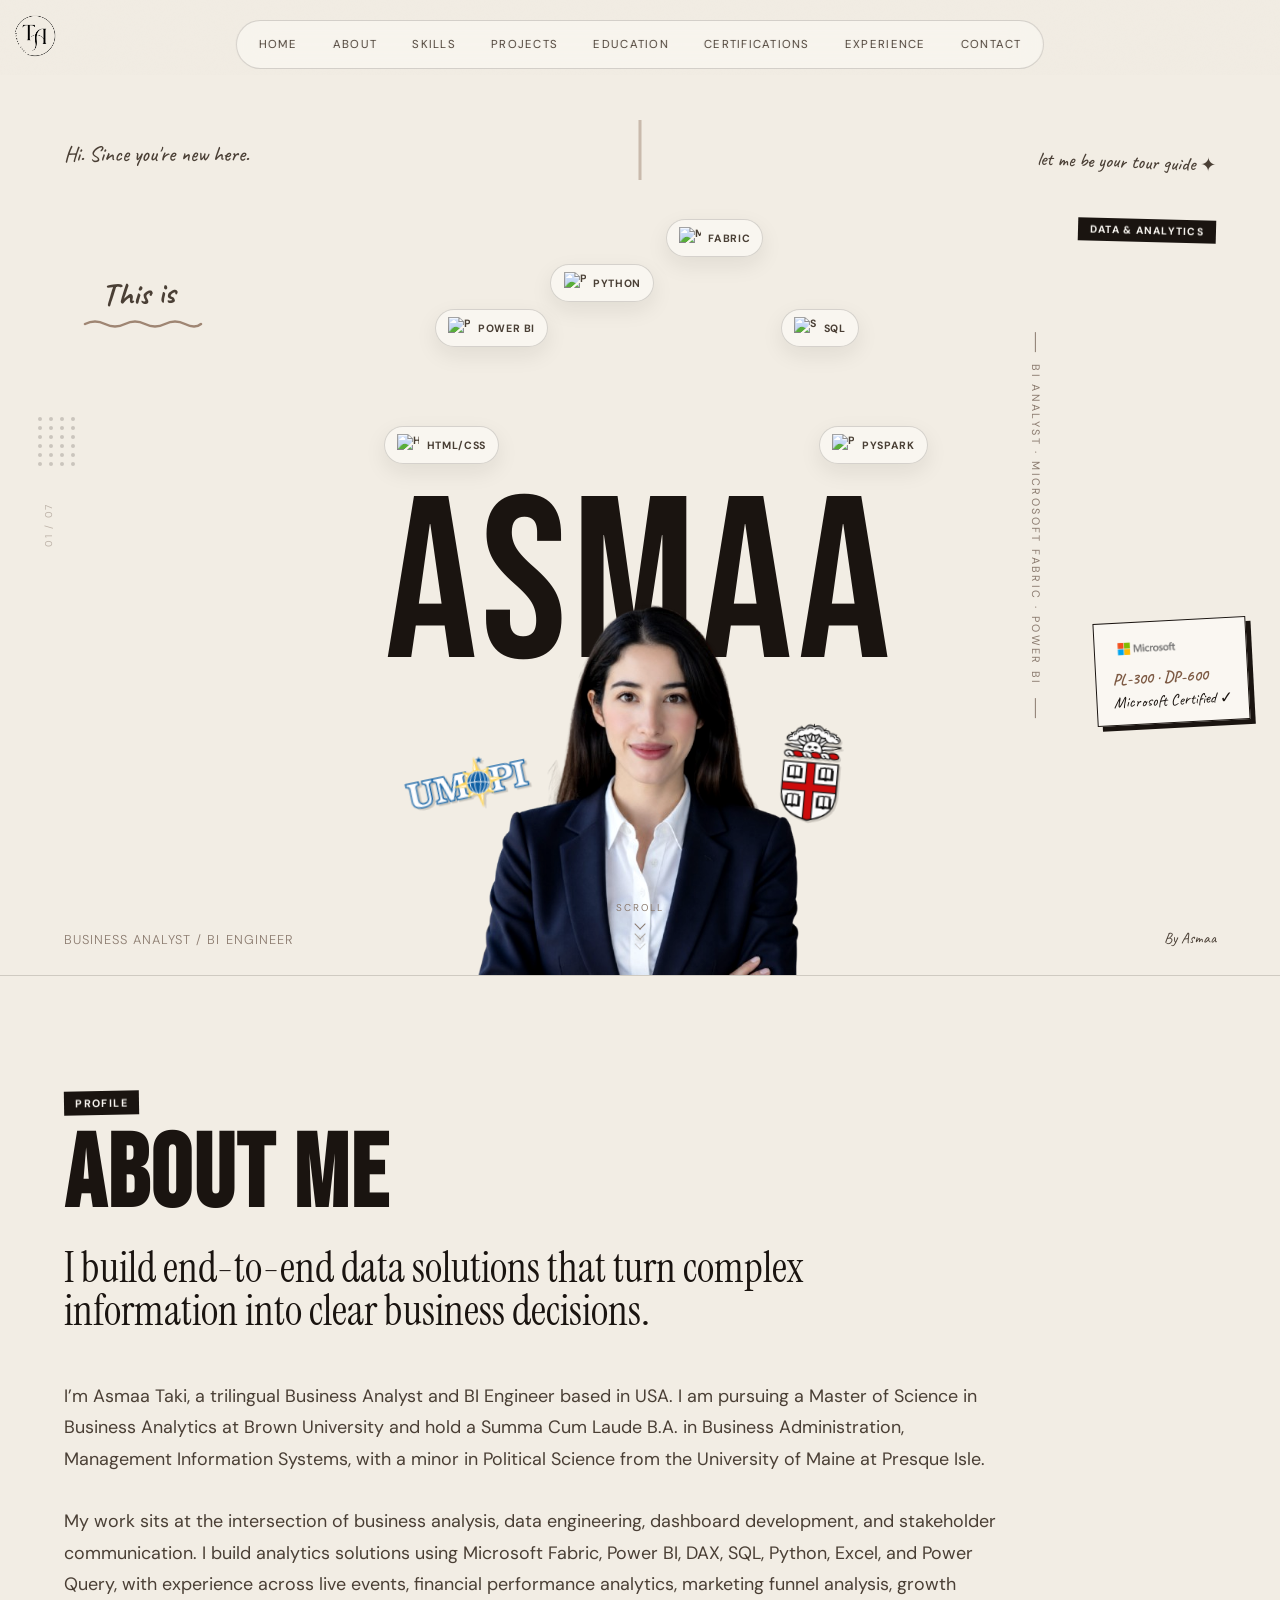
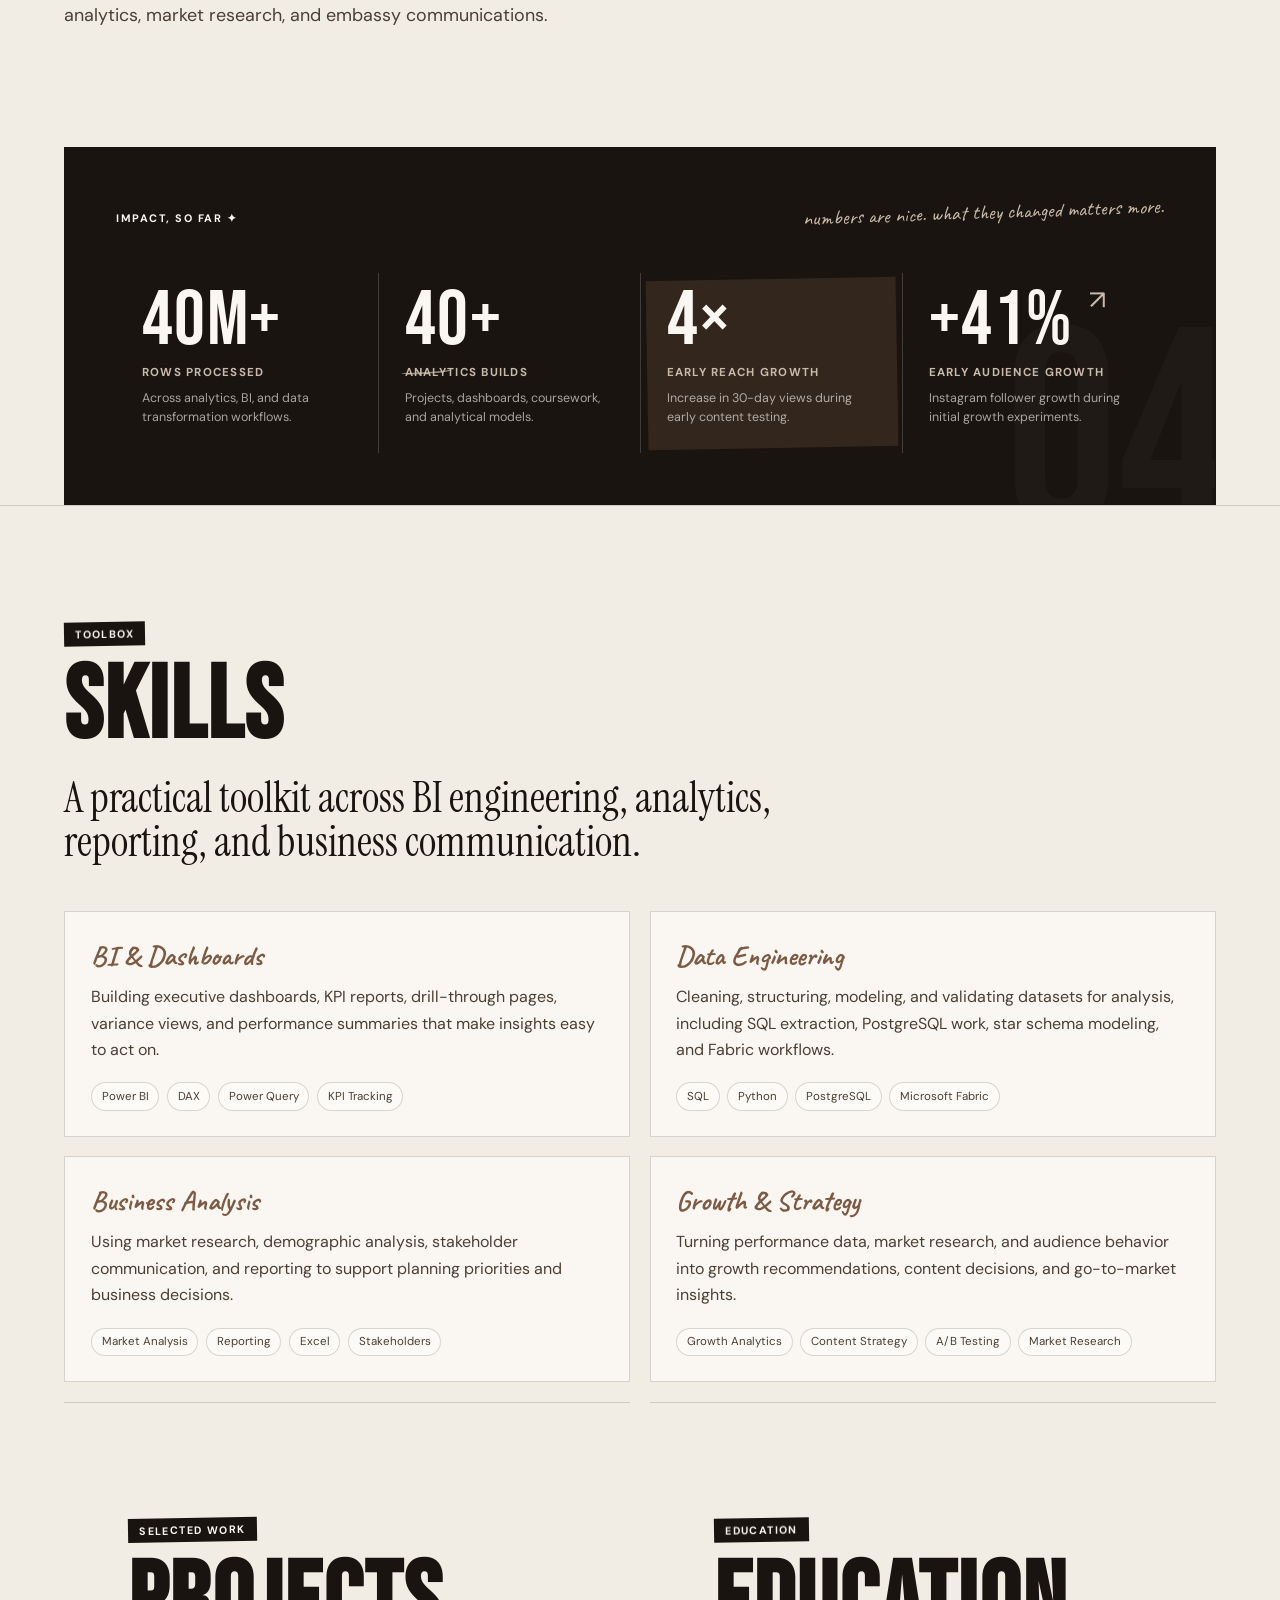
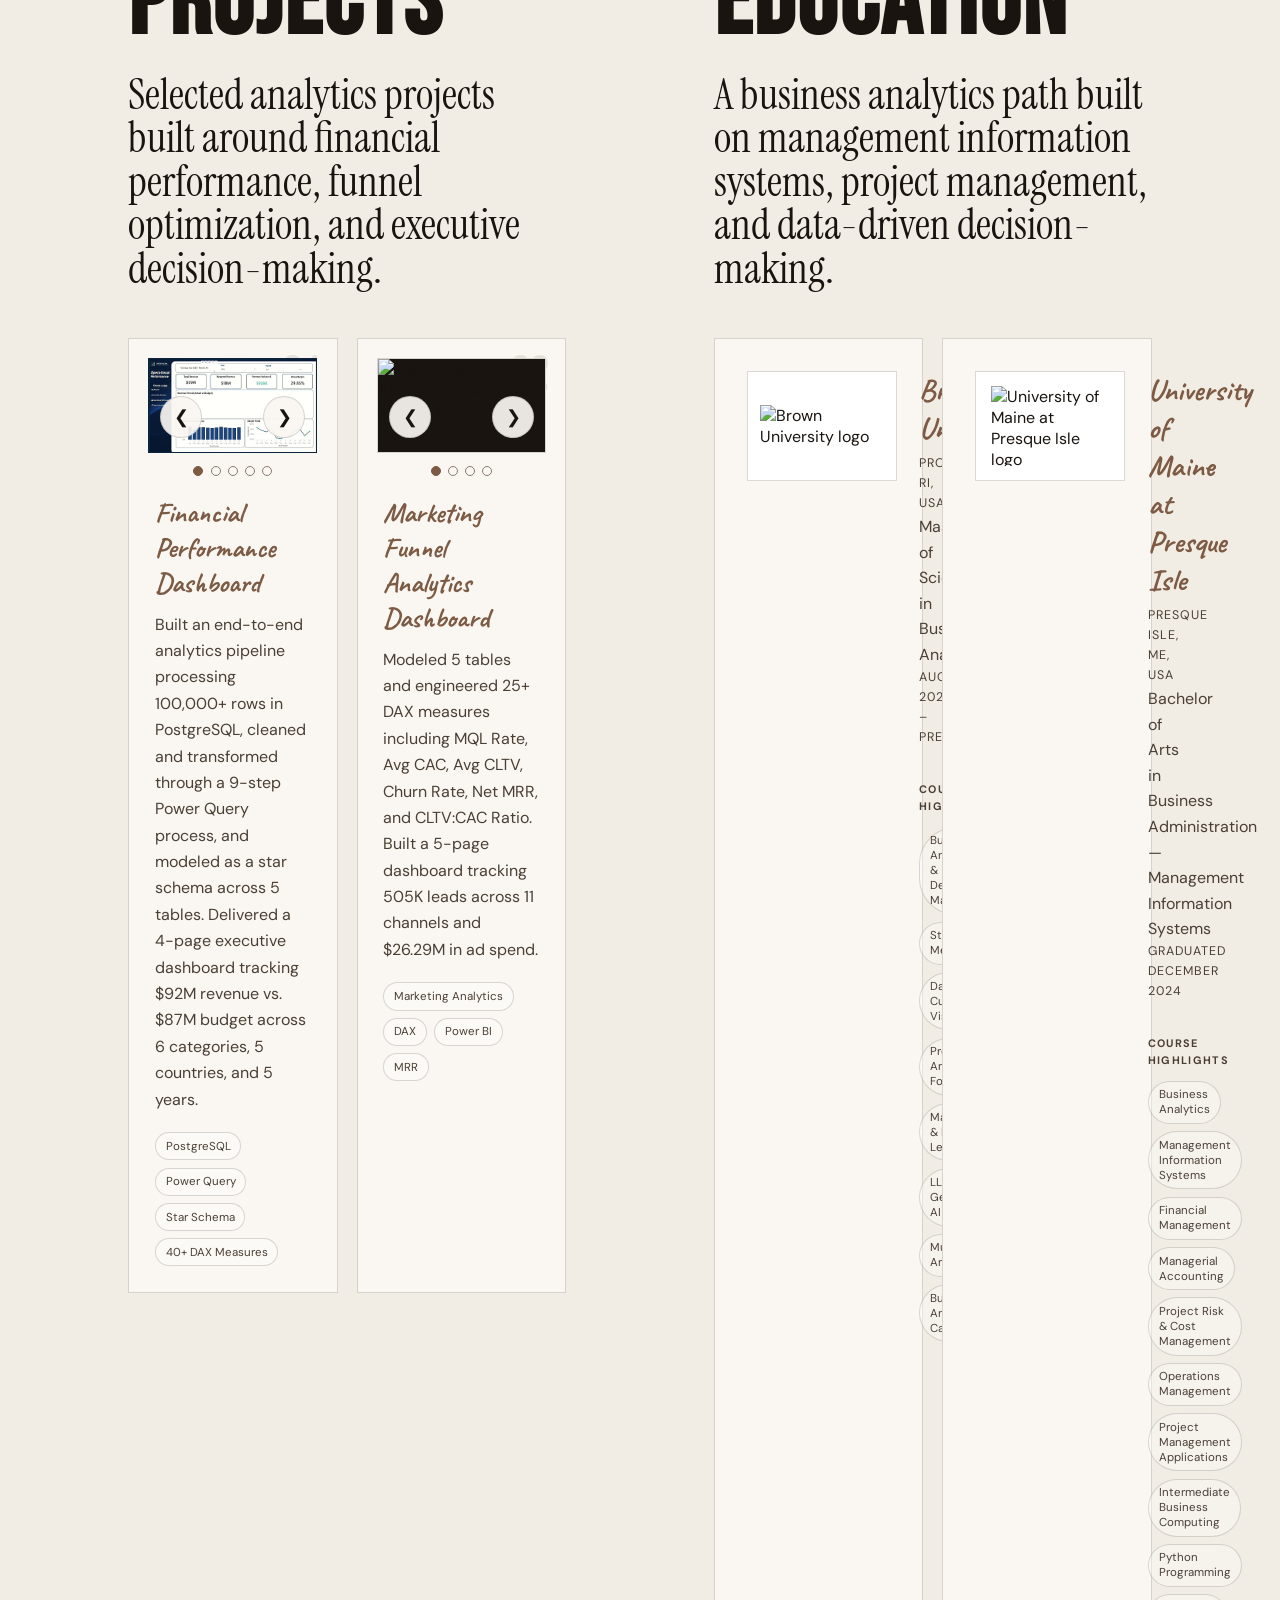
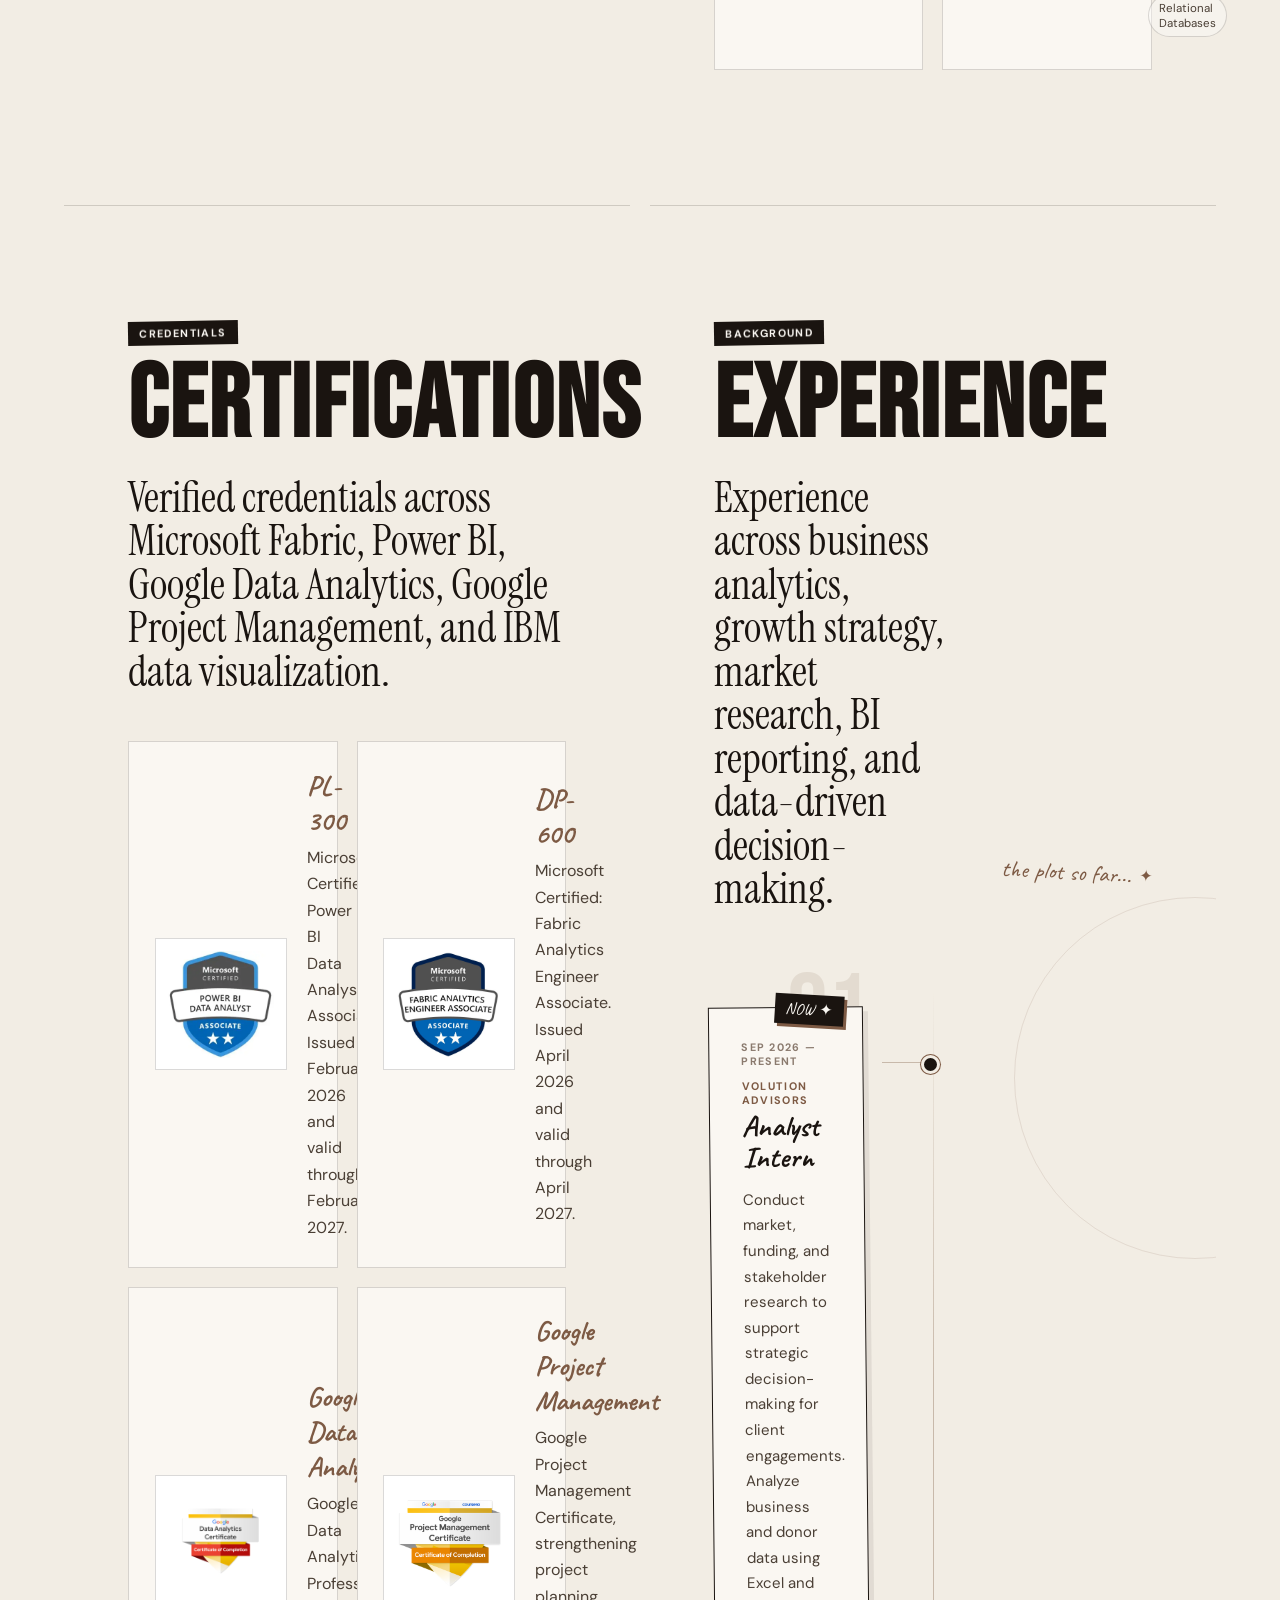
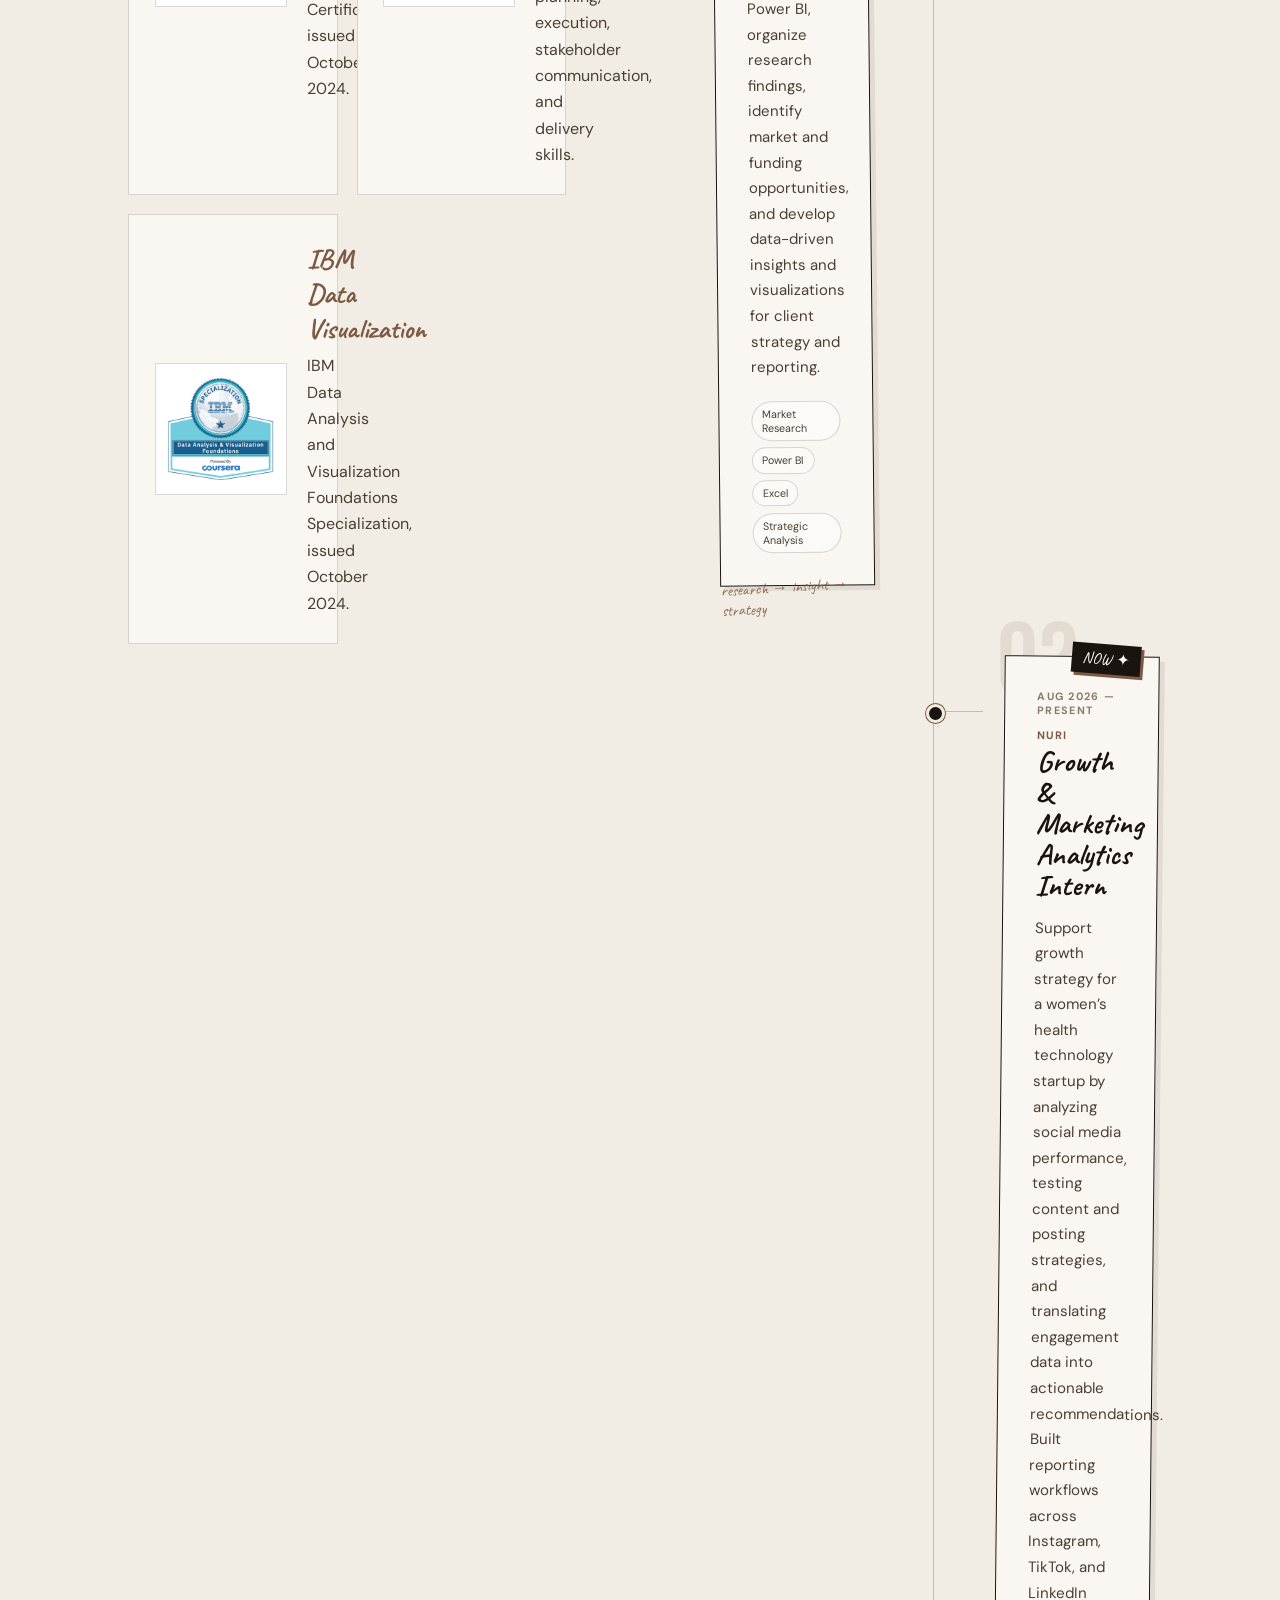
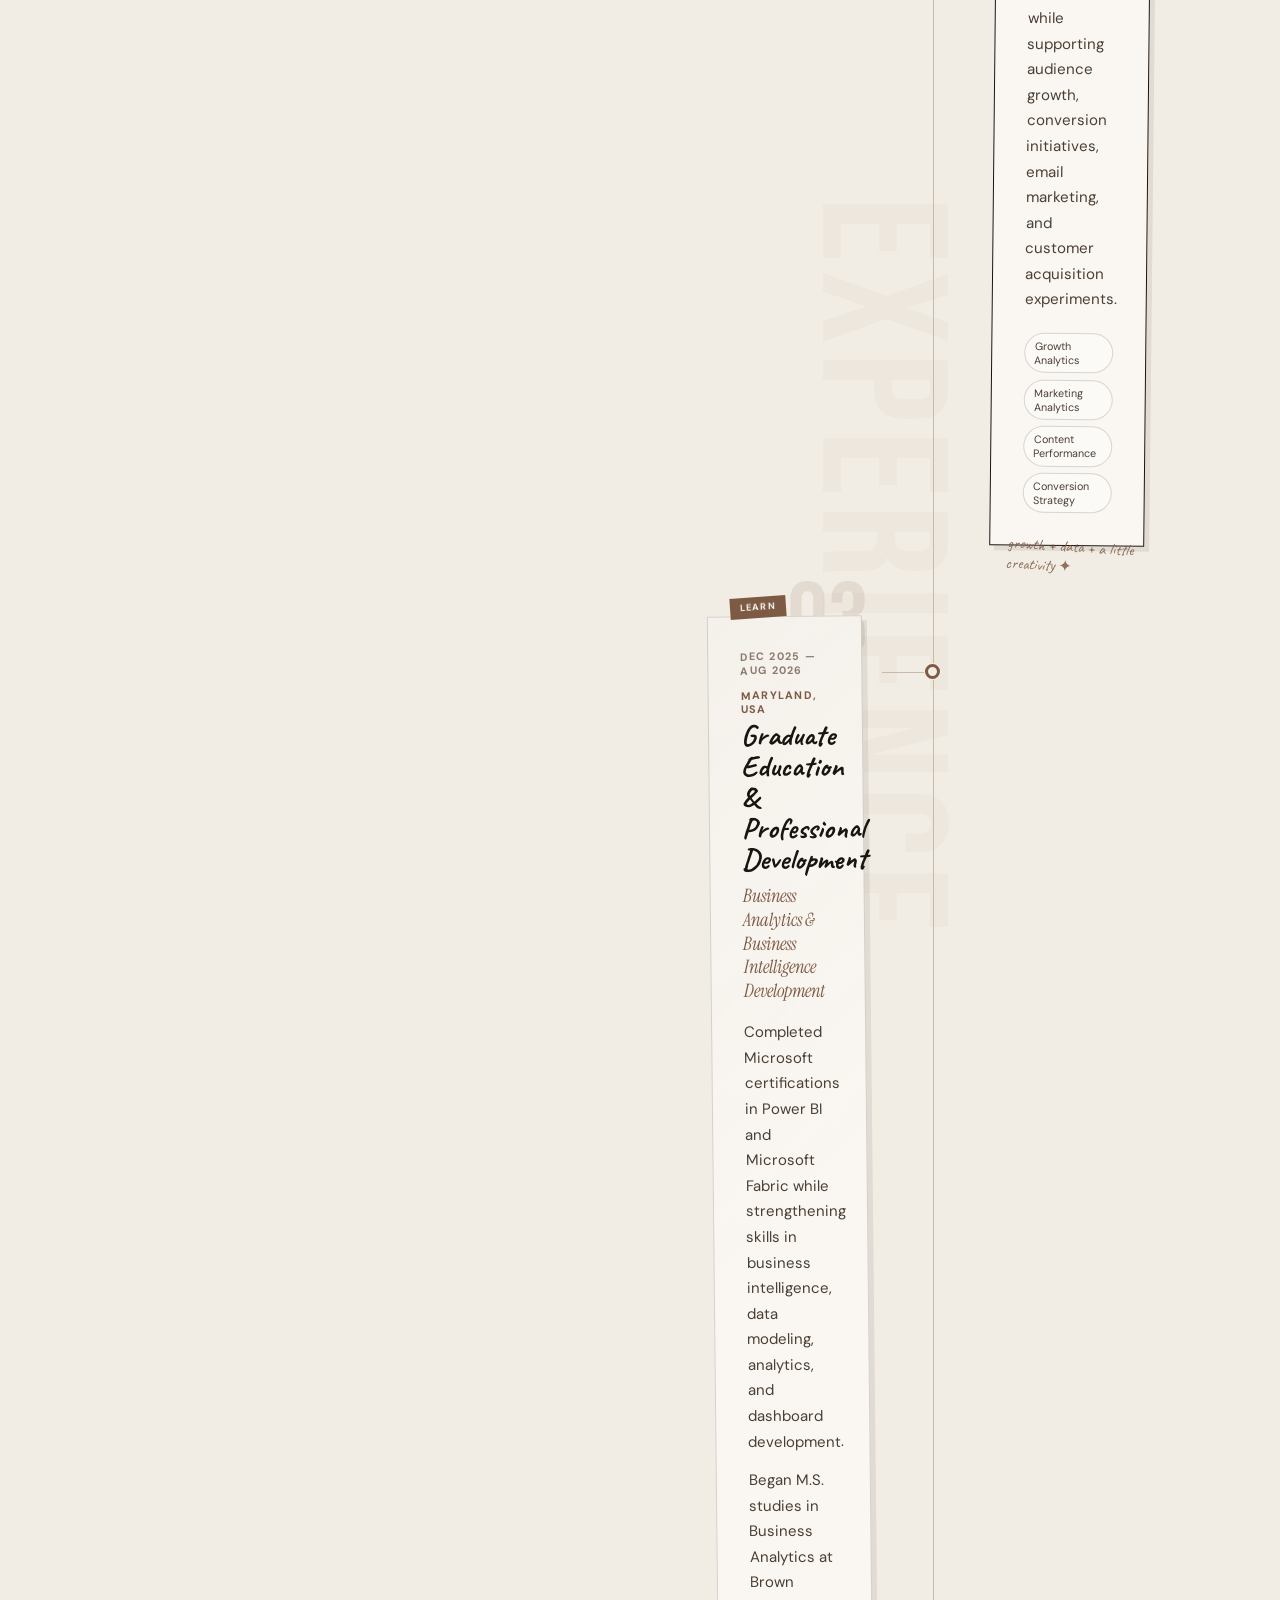
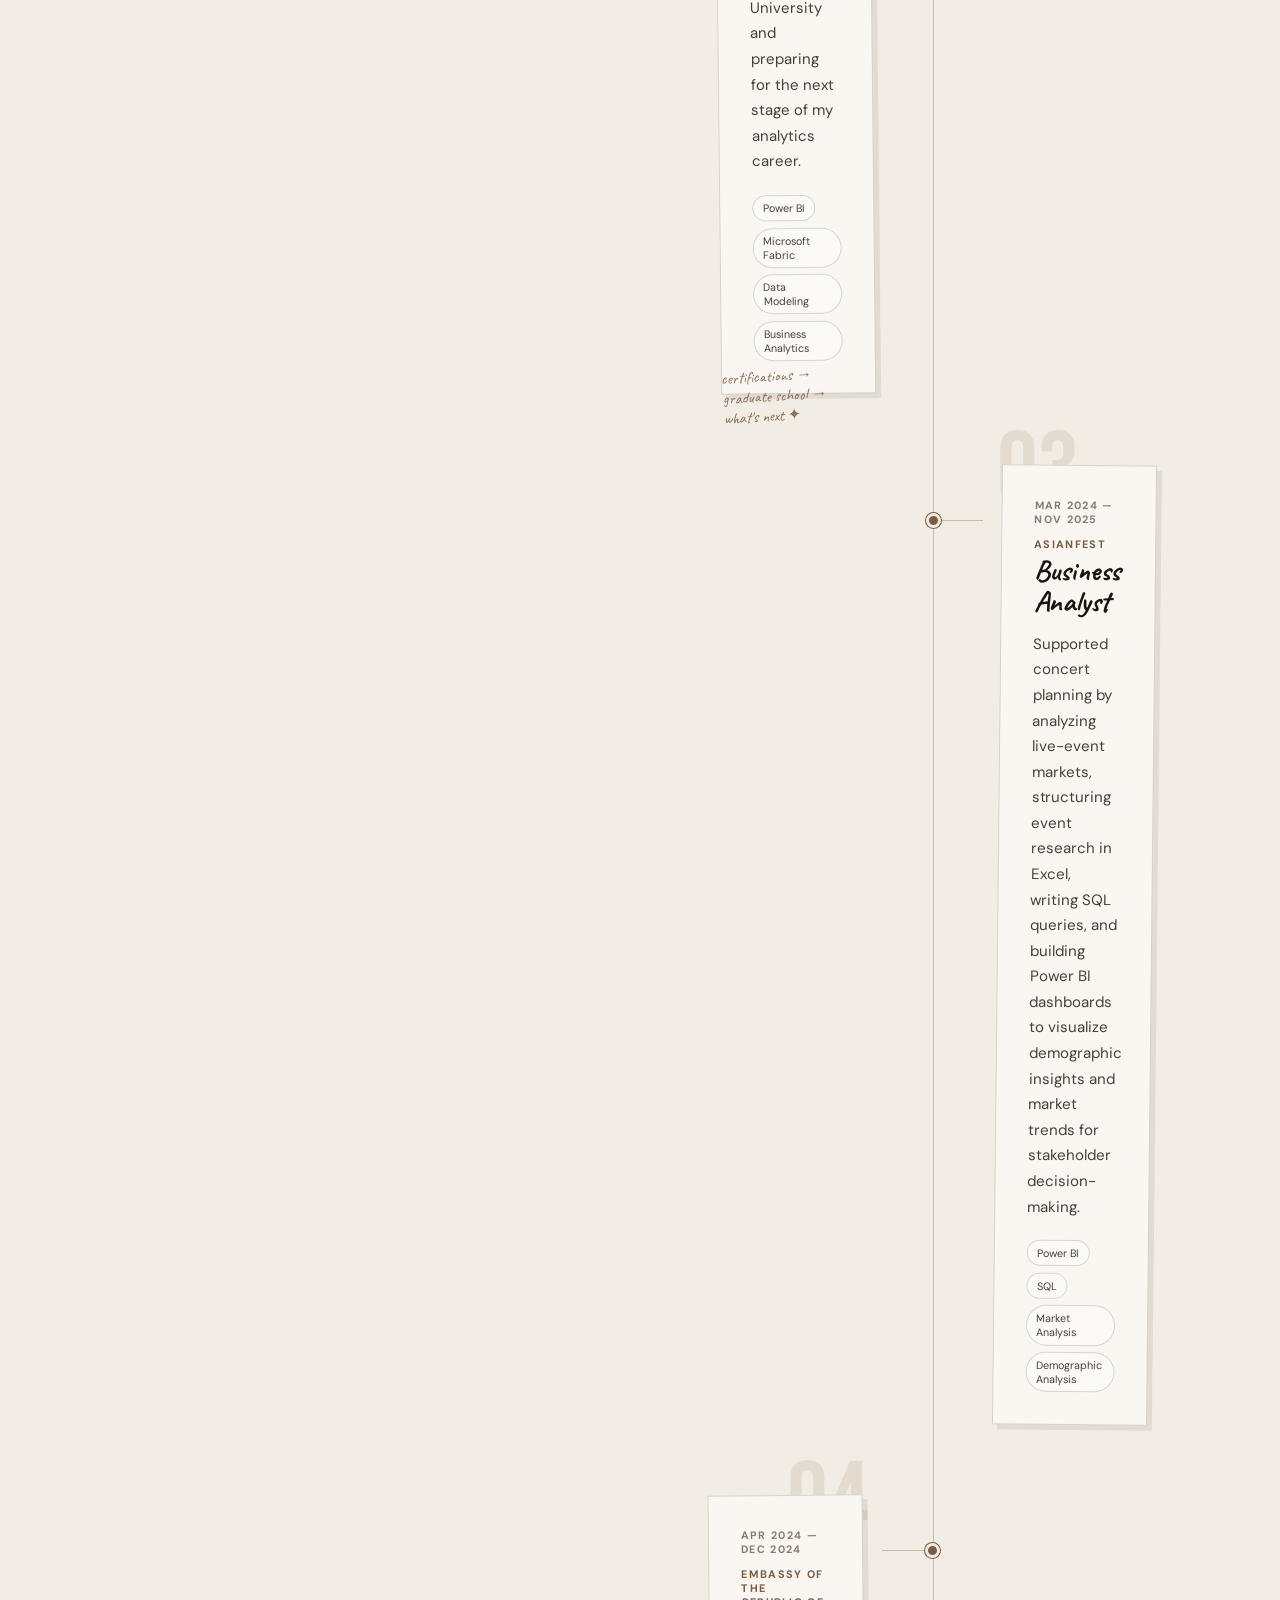
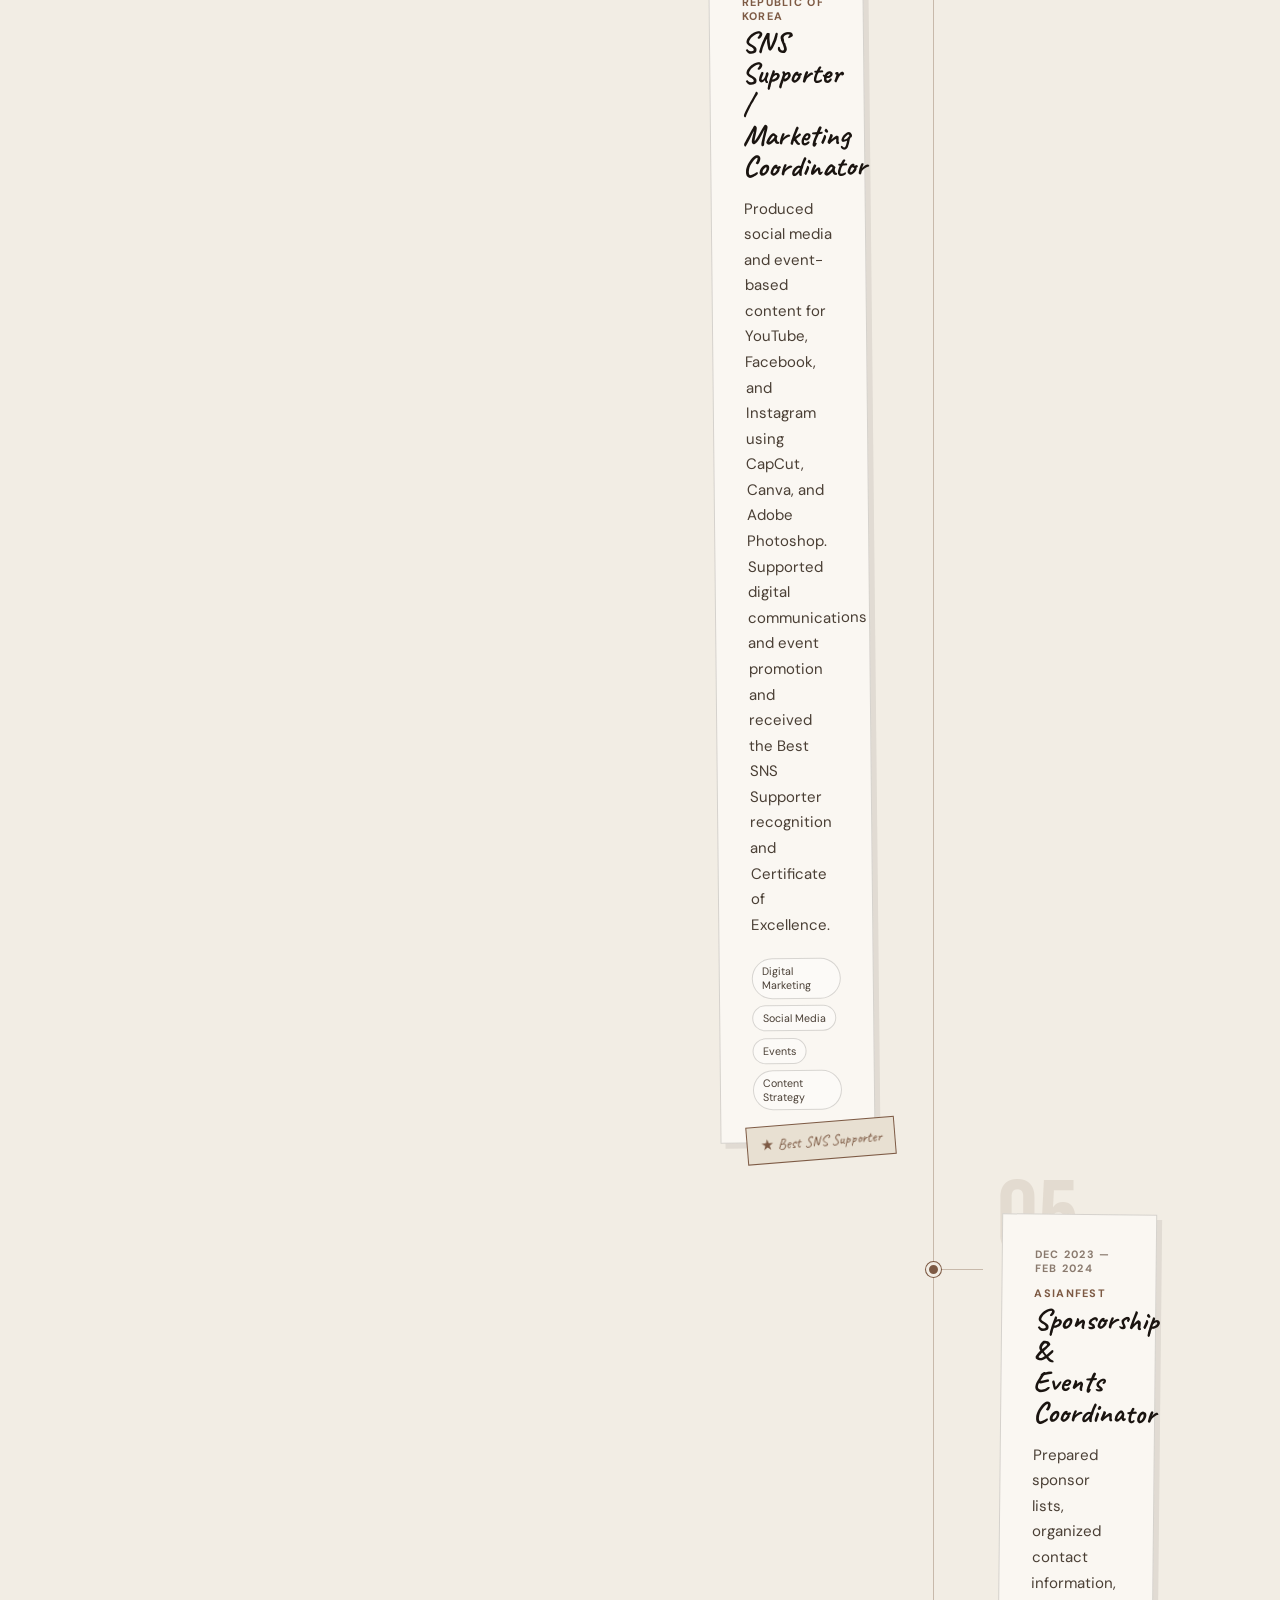
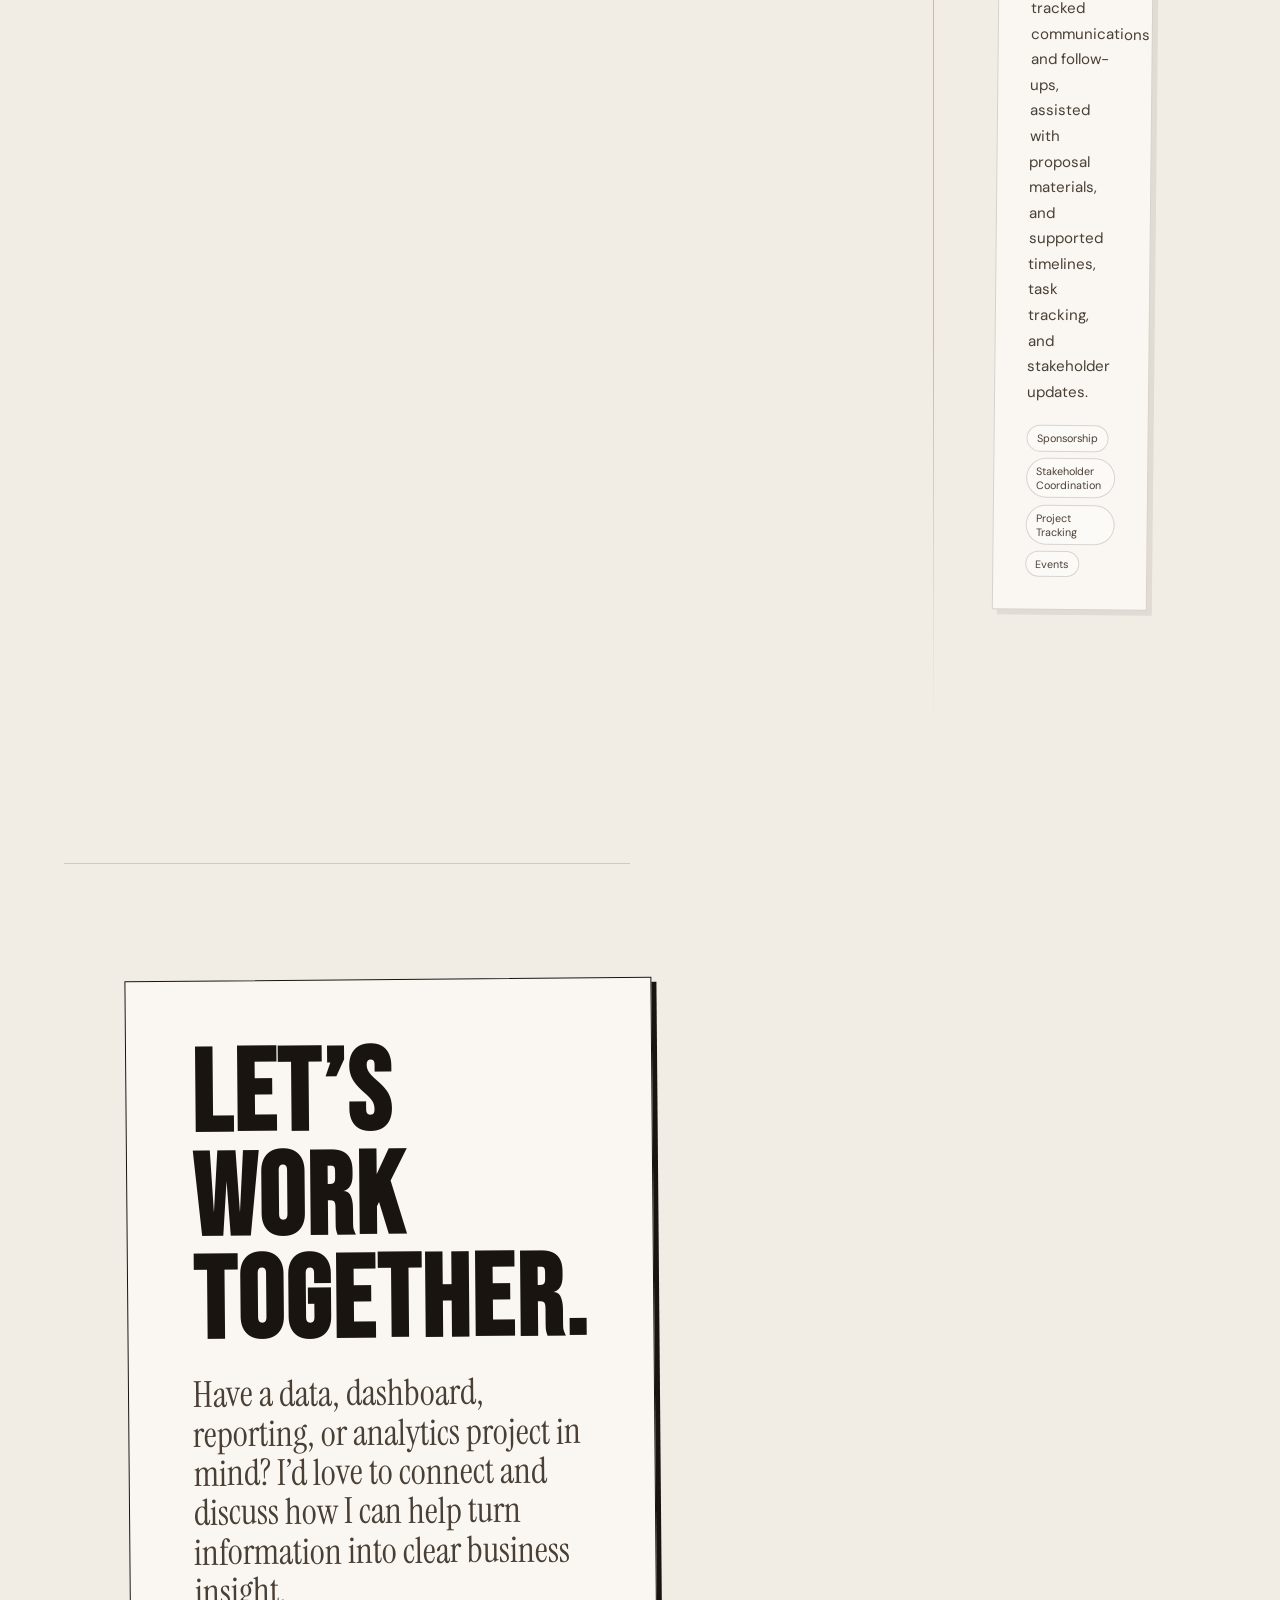
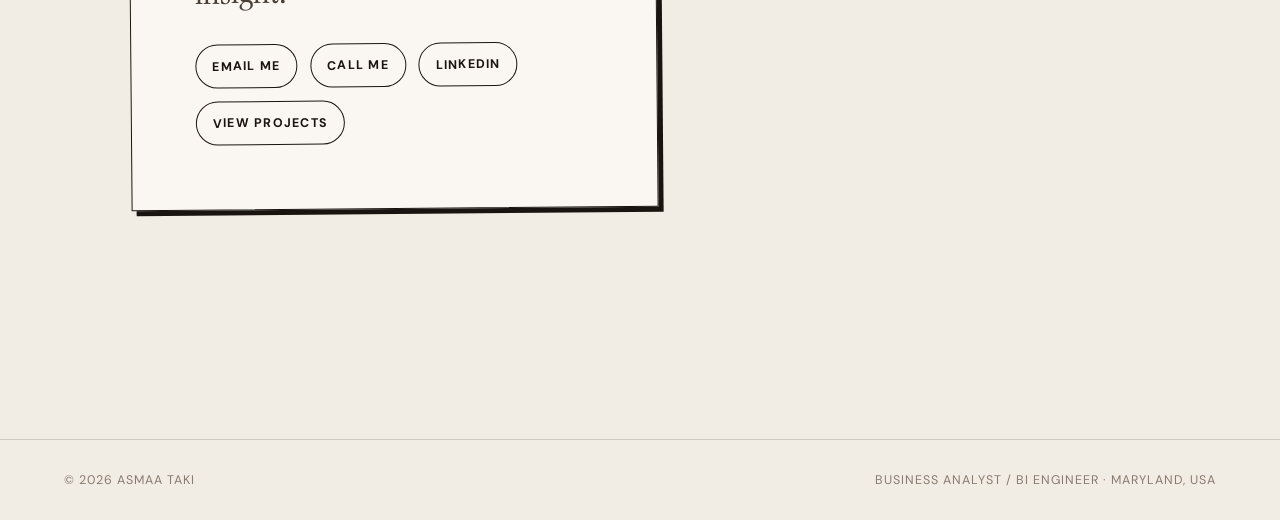
==== commit 781fd429: "Added impact strip and simplify About layout Introduced a new editorial 'Impact' strip (markup + ext" ====
--- a/apps/asmaa-portfolio/index.html
+++ b/apps/asmaa-portfolio/index.html
@@ -100,26 +100,58 @@
           <br>
           <p>My work sits at the intersection of business analysis, data engineering, dashboard development, and stakeholder communication. I build analytics solutions using Microsoft Fabric, Power BI, DAX, SQL, Python, Excel, and Power Query, with experience across live events, financial performance analytics, marketing funnel analysis, growth analytics, market research, and embassy communications.</p>
 
-          <div class="stats-row" aria-label="Highlights">
-            <div class="stat"><strong>3.98</strong><span>GPA</span></div>
-            <div class="stat"><strong>5</strong><span>Professional Credentials</span></div>
-            <div class="stat"><strong>40M+</strong><span>Rows Processed</span></div>
-            <div class="stat"><strong>40+</strong><span>Analytics Projects</span></div>
-          </div>
-        </div>
-
-        <aside class="paper-card" aria-label="Quick facts">
-          <h3>quick facts ✦</h3>
-          <ul class="quick-list">
-            <li>Microsoft Certified: Fabric Analytics Engineer Associate and Power BI Data Analyst Associate.</li>
-            <li>Experienced in financial dashboards, growth analytics, marketing funnel analytics, market research, and demographic analysis.</li>
-            <li>Built Power BI dashboards with DAX measures, star schema models, drill-through filtering, and executive reporting pages.</li>
-            <li>Background includes Business Analyst, Analyst, Growth & Marketing Analytics Intern, Sponsorship & Events Coordinator, and SNS Supporter / Marketing Coordinator roles.</li>
-          </ul>
-        </aside>
+
       </div>
     </section>
-
+<!-- =========================================================
+     IMPACT STRIP
+     Quick snapshot of measurable work and growth.
+========================================================= -->
+<section class="impact-strip" aria-label="Impact highlights">
+
+  <div class="impact-heading">
+    <span class="impact-kicker">Impact, so far ✦</span>
+
+    <p class="impact-note">
+      numbers are nice. what they changed matters more.
+    </p>
+  </div>
+
+  <div class="impact-grid">
+
+    <!-- DATA SCALE -->
+    <article class="impact-item">
+      <span class="impact-number">40M+</span>
+      <h3>Rows Processed</h3>
+      <p>Across analytics, BI, and data transformation workflows.</p>
+    </article>
+
+    <!-- ANALYTICS EXPERIENCE -->
+    <article class="impact-item">
+      <span class="impact-number">40+</span>
+      <h3>Analytics Builds</h3>
+      <p>Projects, dashboards, coursework, and analytical models.</p>
+    </article>
+
+    <!-- NURI REACH -->
+    <article class="impact-item impact-item-featured">
+      <span class="impact-number">4×</span>
+      <h3>Early Reach Growth</h3>
+      <p>Increase in 30-day views during early content testing.</p>
+    </article>
+
+    <!-- NURI AUDIENCE -->
+    <article class="impact-item">
+      <span class="impact-number">
+        +41% <span class="impact-arrow">↗</span>
+      </span>
+      <h3>Early Audience Growth</h3>
+      <p>Instagram follower growth during initial growth experiments.</p>
+    </article>
+
+  </div>
+
+</section>
     <section class="section" id="skills">
       <span class="section-kicker">Toolbox</span>
       <h2 class="section-title">Skills</h2>
@@ -143,13 +175,20 @@
           <p>Using market research, demographic analysis, stakeholder communication, and reporting to support planning priorities and business decisions.</p>
           <div class="tags"><span class="tag">Market Analysis</span><span class="tag">Reporting</span><span class="tag">Excel</span><span class="tag">Stakeholders</span></div>
         </article>
-        <article class="skill-card">
-          <h3>Project Management</h3>
-          <p>Planning, tracking, and executing projects with clear timelines, task management, and stakeholder communication.</p>
-          <div class="tags"><span class="tag">Project Planning</span><span class="tag">Task Tracking</span><span class="tag">Stakeholder Communication</span><span class="tag">Execution</span></div>
-        </article>
-      </div>
-    </section>
+<article class="skill-card">
+  <h3>Growth & Strategy</h3>
+  <p>
+    Turning performance data, market research, and audience behavior into
+    growth recommendations, content decisions, and go-to-market insights.
+  </p>
+
+  <div class="tags">
+    <span class="tag">Growth Analytics</span>
+    <span class="tag">Content Strategy</span>
+    <span class="tag">A/B Testing</span>
+    <span class="tag">Market Research</span>
+  </div>
+</article>
 
     <section class="section" id="projects">
       <span class="section-kicker">Selected Work</span>
--- a/apps/asmaa-portfolio/style.css
+++ b/apps/asmaa-portfolio/style.css
@@ -618,12 +618,18 @@
   color: var(--ink-mid);
 }
 
+/* =========================================================
+   ABOUT CONTENT
+   Single-column layout after removing Quick Facts.
+========================================================= */
+
 .about-grid {
-  display: grid;
-  grid-template-columns: minmax(0, 1.1fr) minmax(280px, 0.75fr);
-  gap: clamp(2rem, 7vw, 6rem);
-  align-items: start;
+  display: block;
   margin-top: 3rem;
+}
+
+.about-grid .body-copy {
+  max-width: 950px;
 }
 
 .paper-card {
@@ -689,7 +695,262 @@
   letter-spacing: 0.08em;
   text-transform: uppercase;
 }
-
+/* =========================================================
+   IMPACT STRIP
+   Compact editorial section between About and Skills.
+   Shows measurable results without looking like KPI cards.
+========================================================= */
+
+.impact-strip {
+  position: relative;
+  margin: 0 5vw;
+  padding: clamp(2rem, 4vw, 3.5rem);
+  background: var(--ink);
+  color: var(--surface);
+  overflow: hidden;
+  border: 1px solid var(--ink);
+}
+
+
+/* ---------------------------------------------------------
+   BACKGROUND NUMBER DETAIL
+   Very faint editorial decoration behind the stats.
+--------------------------------------------------------- */
+
+.impact-strip::after {
+  content: '04';
+  position: absolute;
+  right: -1rem;
+  bottom: -3rem;
+  font-family: 'Bebas Neue', sans-serif;
+  font-size: clamp(10rem, 22vw, 22rem);
+  line-height: 0.8;
+  color: rgba(255, 255, 255, 0.025);
+  pointer-events: none;
+  user-select: none;
+}
+
+
+/* ---------------------------------------------------------
+   IMPACT HEADER
+--------------------------------------------------------- */
+
+.impact-heading {
+  position: relative;
+  z-index: 2;
+  display: flex;
+  justify-content: space-between;
+  align-items: flex-end;
+  gap: 2rem;
+  margin-bottom: clamp(2rem, 4vw, 3rem);
+}
+
+
+.impact-kicker {
+  display: inline-block;
+  font-size: 0.68rem;
+  font-weight: 700;
+  letter-spacing: 0.14em;
+  text-transform: uppercase;
+  color: var(--surface);
+}
+
+
+.impact-note {
+  font-family: 'Caveat', cursive;
+  font-size: clamp(1rem, 1.6vw, 1.35rem);
+  color: var(--accent-light);
+  transform: rotate(-2deg);
+}
+
+
+/* ---------------------------------------------------------
+   FOUR-COLUMN IMPACT GRID
+--------------------------------------------------------- */
+
+.impact-grid {
+  position: relative;
+  z-index: 2;
+  display: grid;
+  grid-template-columns: repeat(4, minmax(0, 1fr));
+}
+
+
+/* ---------------------------------------------------------
+   INDIVIDUAL STAT
+--------------------------------------------------------- */
+
+.impact-item {
+  position: relative;
+  min-height: 180px;
+  padding: 1rem clamp(1rem, 2vw, 1.7rem);
+  border-left: 1px solid rgba(250, 247, 242, 0.18);
+}
+
+
+.impact-item:first-child {
+  border-left: 0;
+}
+
+
+/* ---------------------------------------------------------
+   LARGE NUMBER
+--------------------------------------------------------- */
+
+.impact-number {
+  display: block;
+  margin-bottom: 0.65rem;
+  font-family: 'Bebas Neue', sans-serif;
+  font-size: clamp(3.6rem, 6vw, 6.4rem);
+  line-height: 0.85;
+  letter-spacing: 0.02em;
+  color: var(--surface);
+}
+
+
+/* Small upward arrow beside growth result */
+
+.impact-arrow {
+  display: inline-block;
+  margin-left: 0.15rem;
+  font-family: 'DM Sans', sans-serif;
+  font-size: 0.35em;
+  vertical-align: top;
+  color: var(--accent-light);
+}
+
+
+/* ---------------------------------------------------------
+   STAT LABEL
+--------------------------------------------------------- */
+
+.impact-item h3 {
+  margin-bottom: 0.55rem;
+  font-family: 'DM Sans', sans-serif;
+  font-size: 0.72rem;
+  font-weight: 700;
+  letter-spacing: 0.11em;
+  text-transform: uppercase;
+  color: var(--accent-light);
+}
+
+
+/* ---------------------------------------------------------
+   STAT CONTEXT
+--------------------------------------------------------- */
+
+.impact-item p {
+  max-width: 210px;
+  font-size: 0.78rem;
+  line-height: 1.55;
+  color: rgba(250, 247, 242, 0.63);
+}
+
+
+/* ---------------------------------------------------------
+   FEATURED STAT
+   Adds a subtle accent behind the 4× result.
+--------------------------------------------------------- */
+
+.impact-item-featured::before {
+  content: '';
+  position: absolute;
+  inset: 0.35rem;
+  z-index: -1;
+  background: rgba(125, 90, 68, 0.26);
+  transform: rotate(-1deg);
+}
+
+
+/* ---------------------------------------------------------
+   SMALL HAND-DRAWN ACCENT
+--------------------------------------------------------- */
+
+.impact-item:nth-child(2)::after {
+  content: '';
+  position: absolute;
+  left: 1.4rem;
+  top: 5.9rem;
+  width: 52px;
+  height: 4px;
+  border-bottom: 2px solid var(--accent-light);
+  border-radius: 50%;
+  transform: rotate(-4deg);
+  opacity: 0.7;
+}
+
+
+/* =========================================================
+   IMPACT STRIP — TABLET
+========================================================= */
+
+@media (max-width: 900px) {
+
+  .impact-heading {
+    align-items: flex-start;
+    flex-direction: column;
+    gap: 0.8rem;
+  }
+
+  .impact-grid {
+    grid-template-columns: repeat(2, minmax(0, 1fr));
+  }
+
+  .impact-item {
+    border-left: 1px solid rgba(250, 247, 242, 0.18);
+    border-top: 1px solid rgba(250, 247, 242, 0.18);
+  }
+
+  .impact-item:nth-child(odd) {
+    border-left: 0;
+  }
+
+  .impact-item:nth-child(-n + 2) {
+    border-top: 0;
+  }
+
+}
+
+
+/* =========================================================
+   IMPACT STRIP — MOBILE
+========================================================= */
+
+@media (max-width: 600px) {
+
+  .impact-strip {
+    margin: 0;
+    padding: 2rem 5vw;
+  }
+
+  .impact-grid {
+    grid-template-columns: 1fr;
+  }
+
+  .impact-item {
+    min-height: auto;
+    padding: 1.5rem 0;
+    border-left: 0;
+    border-top: 1px solid rgba(250, 247, 242, 0.18);
+  }
+
+  .impact-item:first-child {
+    border-top: 0;
+  }
+
+  .impact-number {
+    font-size: clamp(4rem, 20vw, 6rem);
+  }
+
+  .impact-item p {
+    max-width: 320px;
+  }
+
+  .impact-item-featured::before {
+    inset: 0.5rem -1rem;
+  }
+
+}
 .skills-grid,
 .projects-grid,
 .cert-grid {
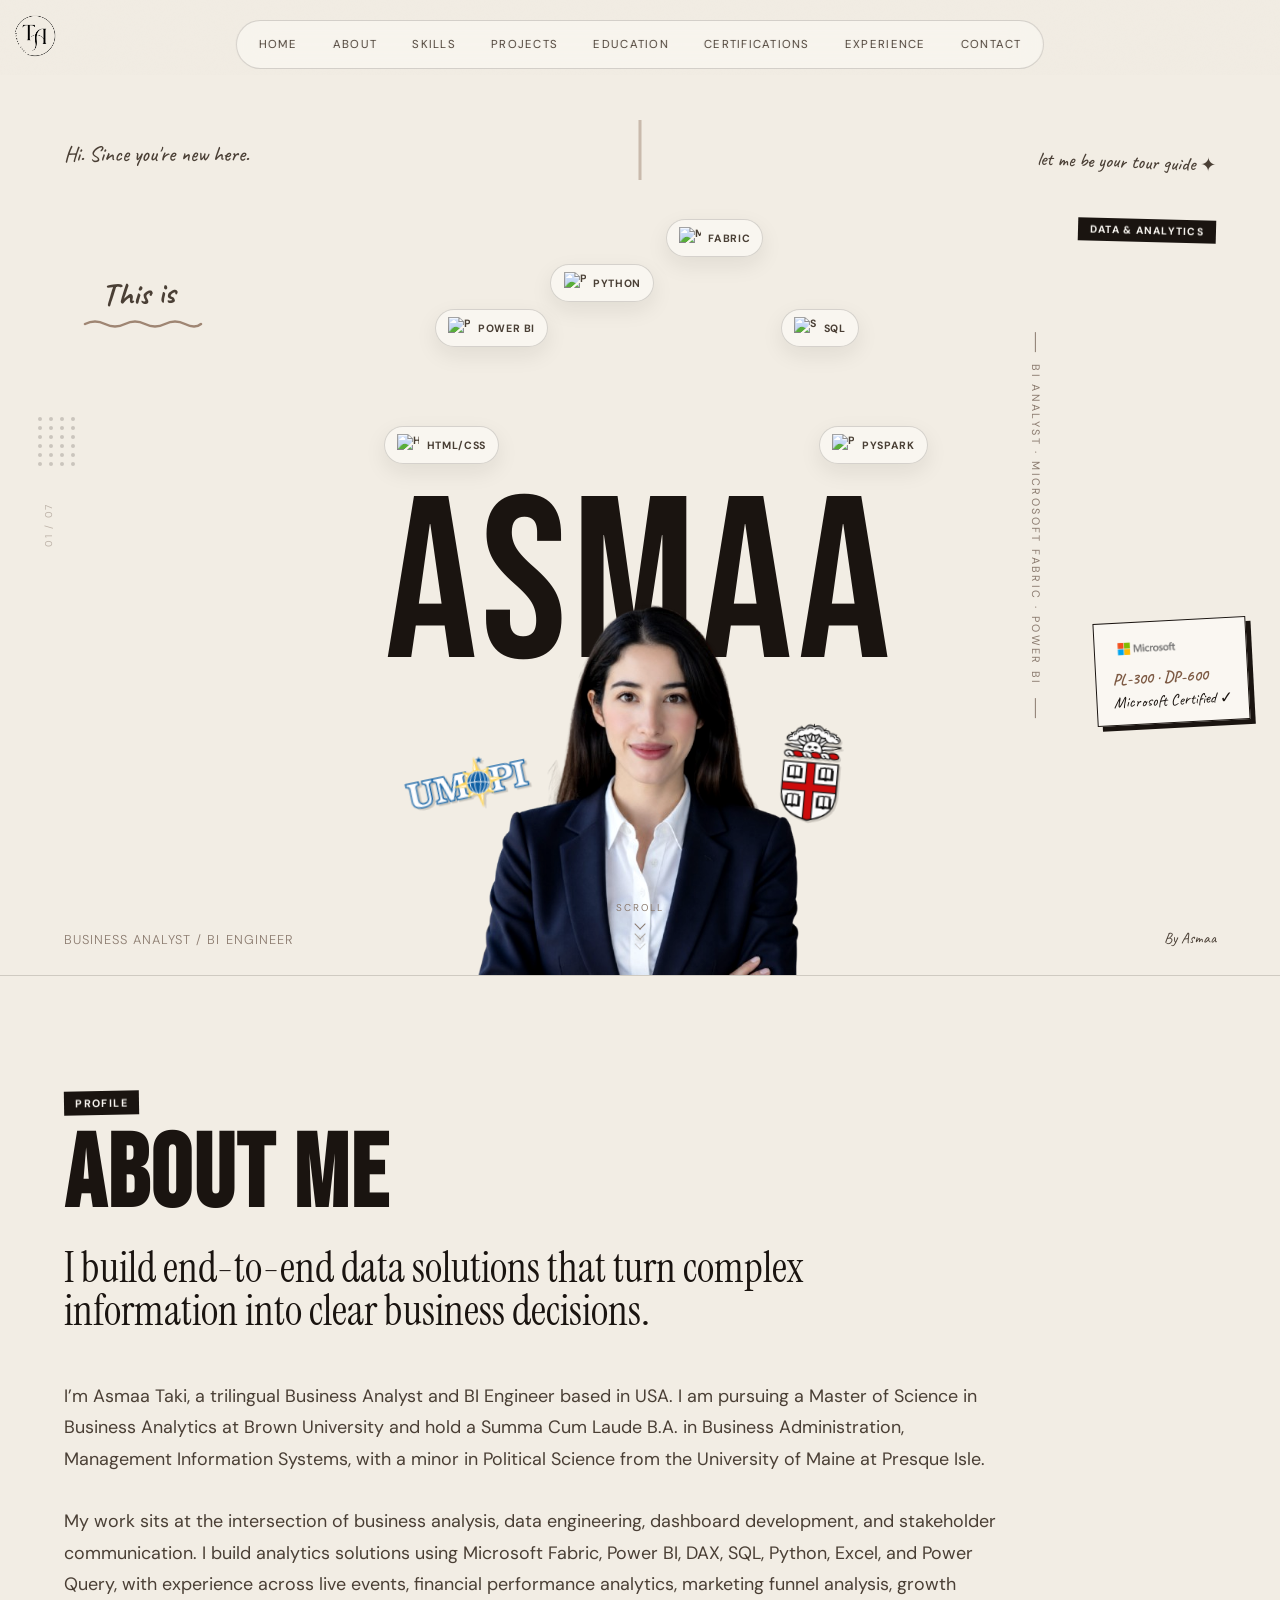
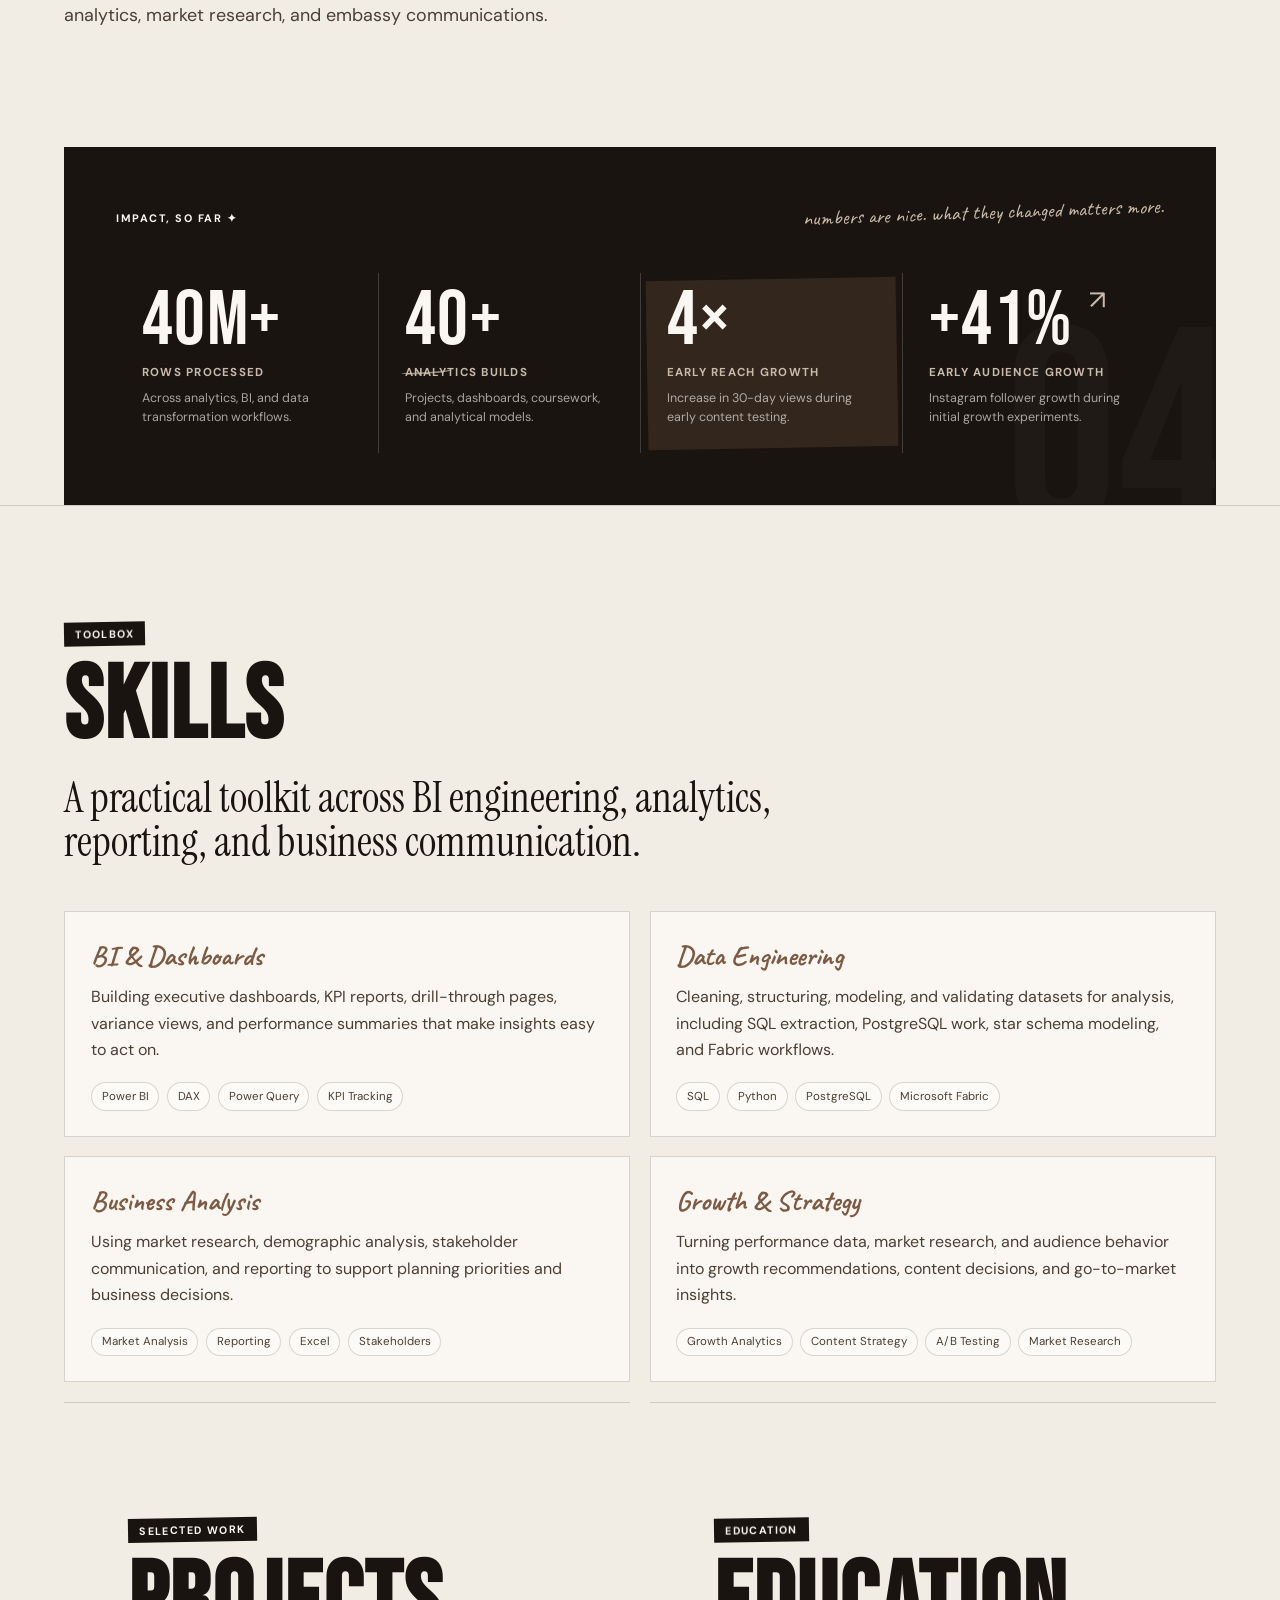
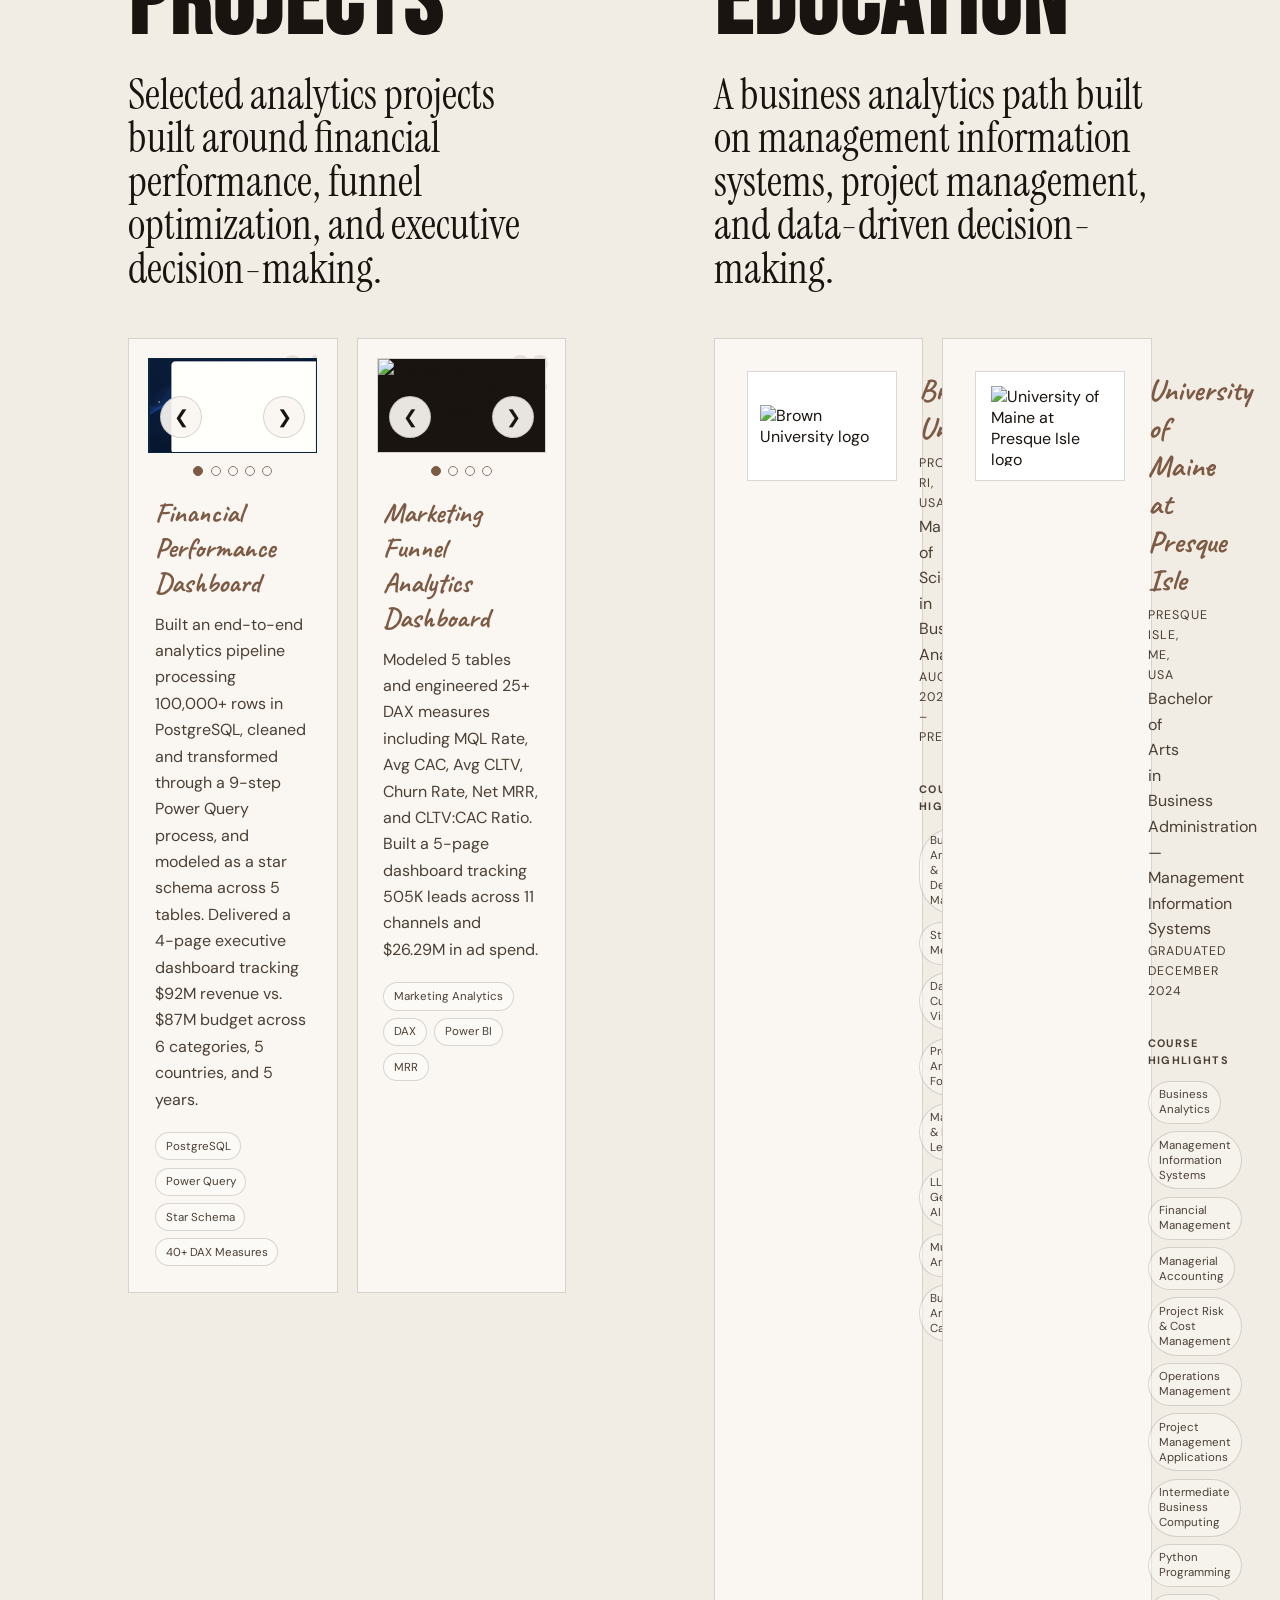
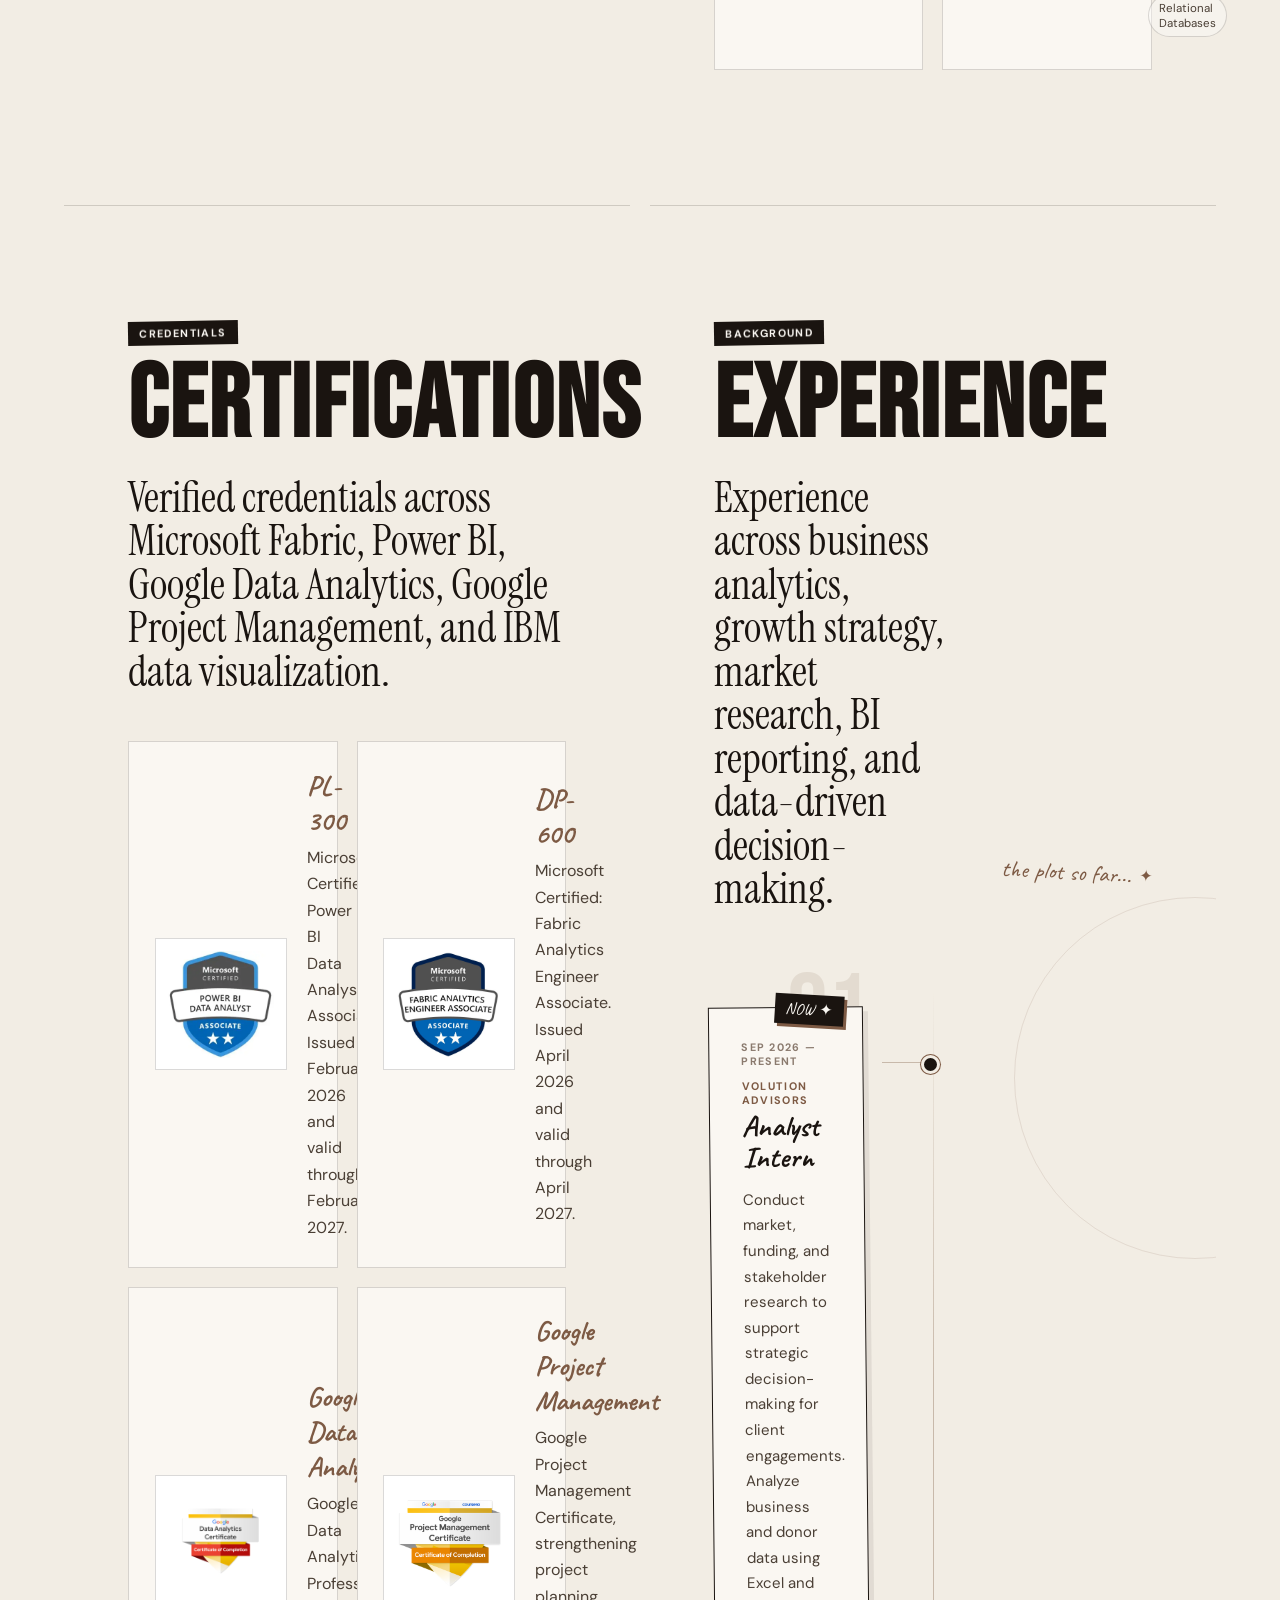
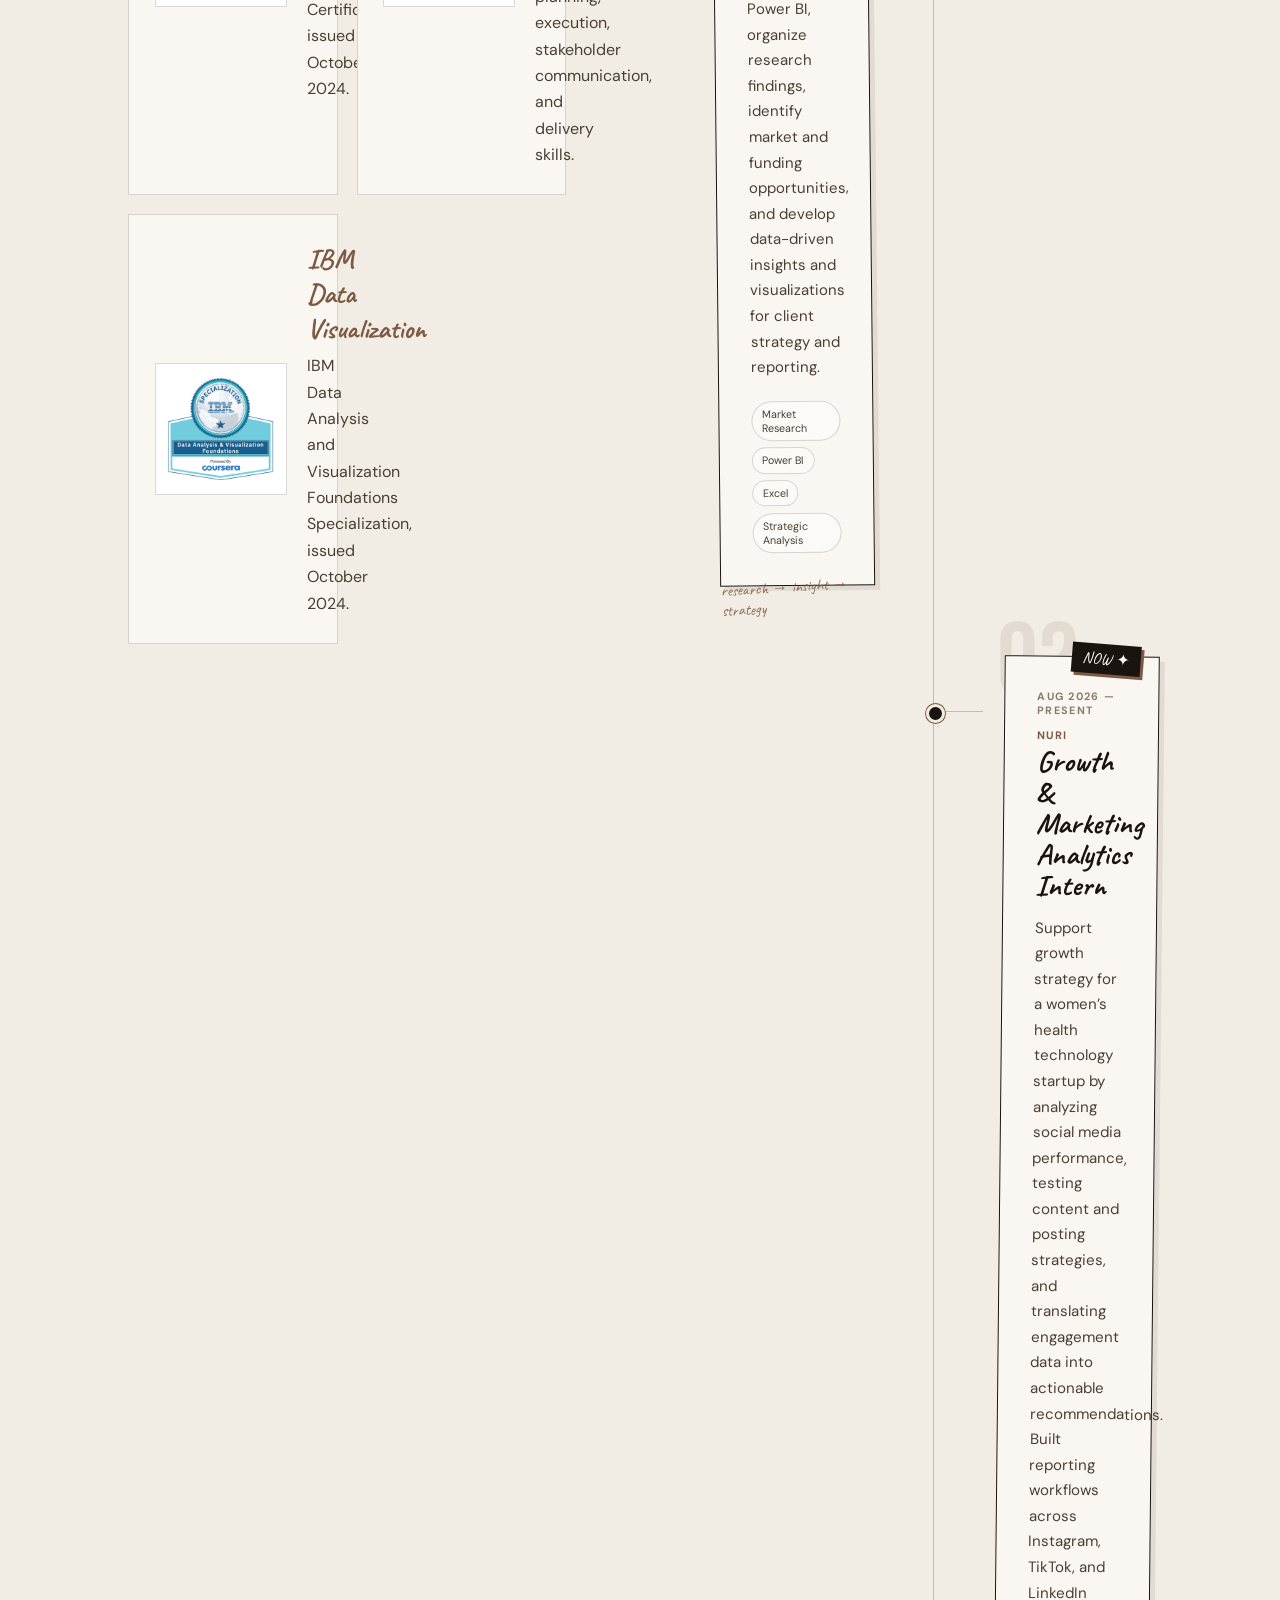
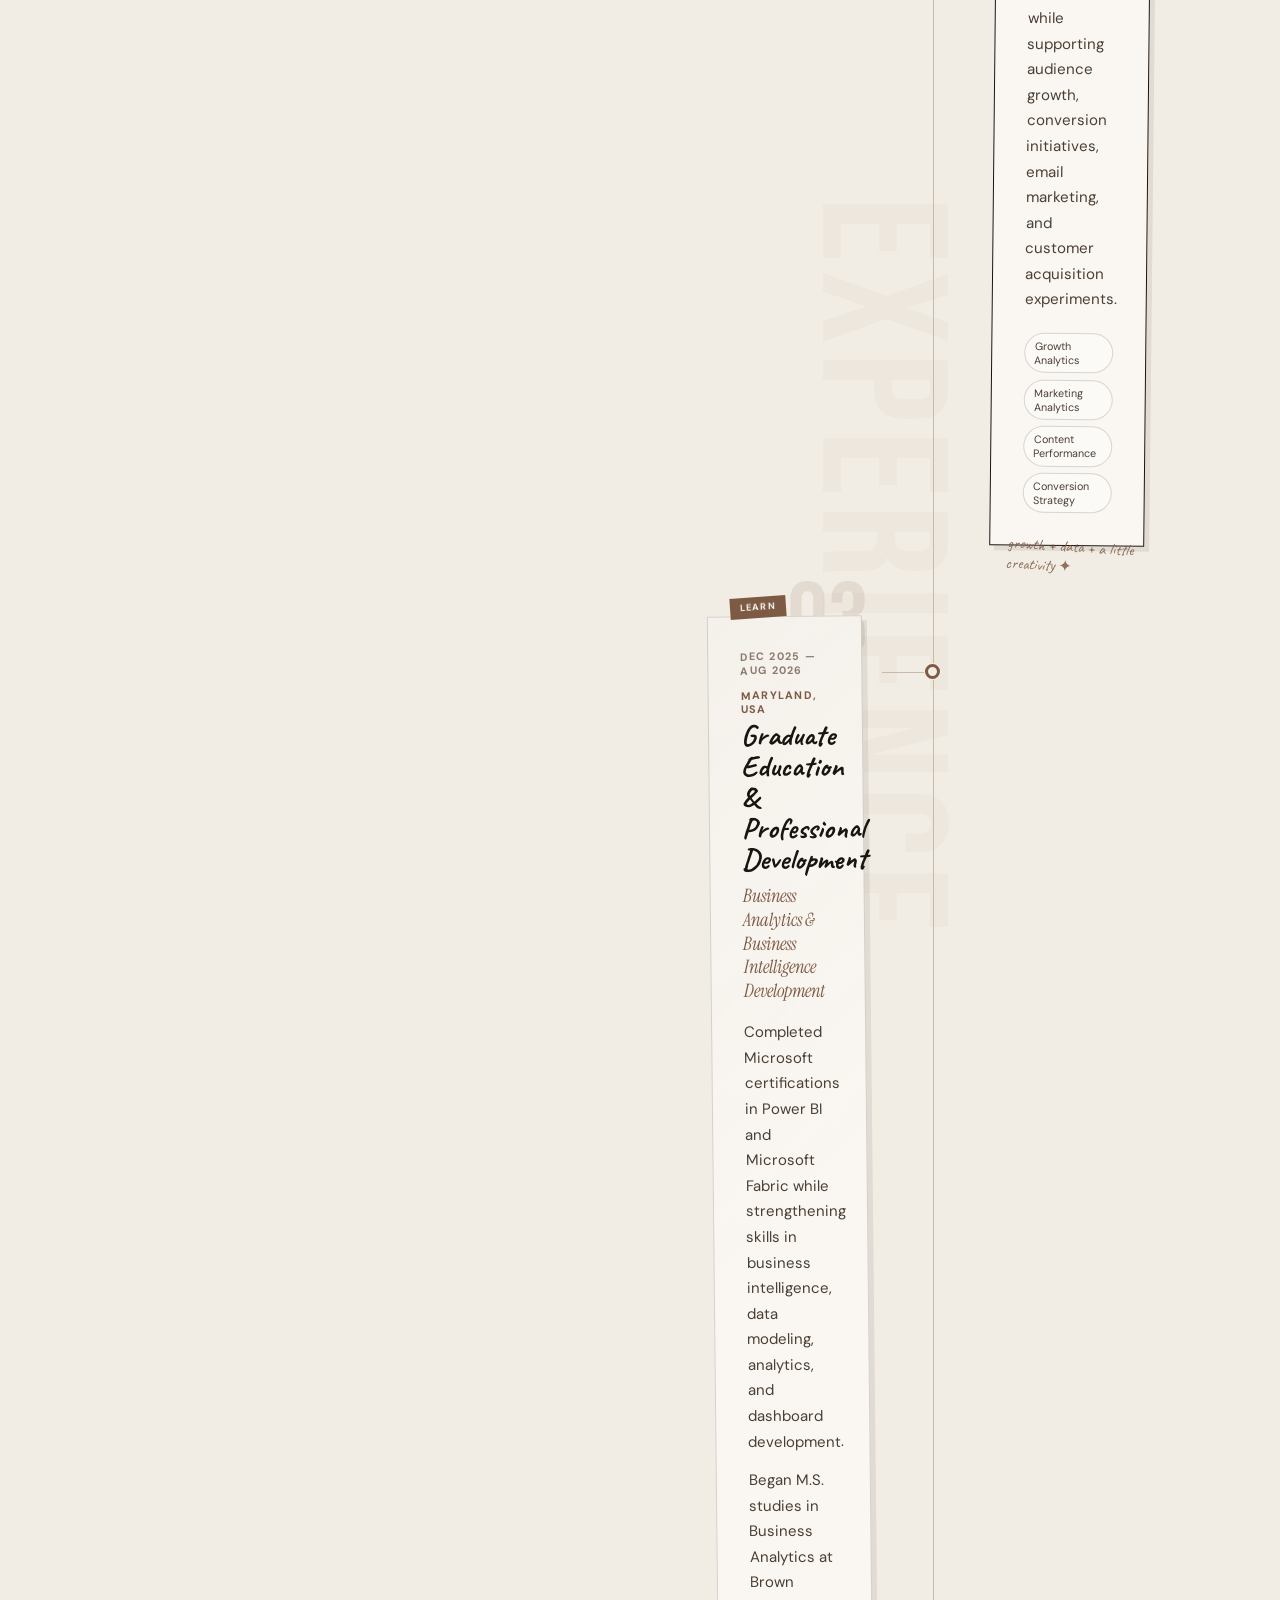
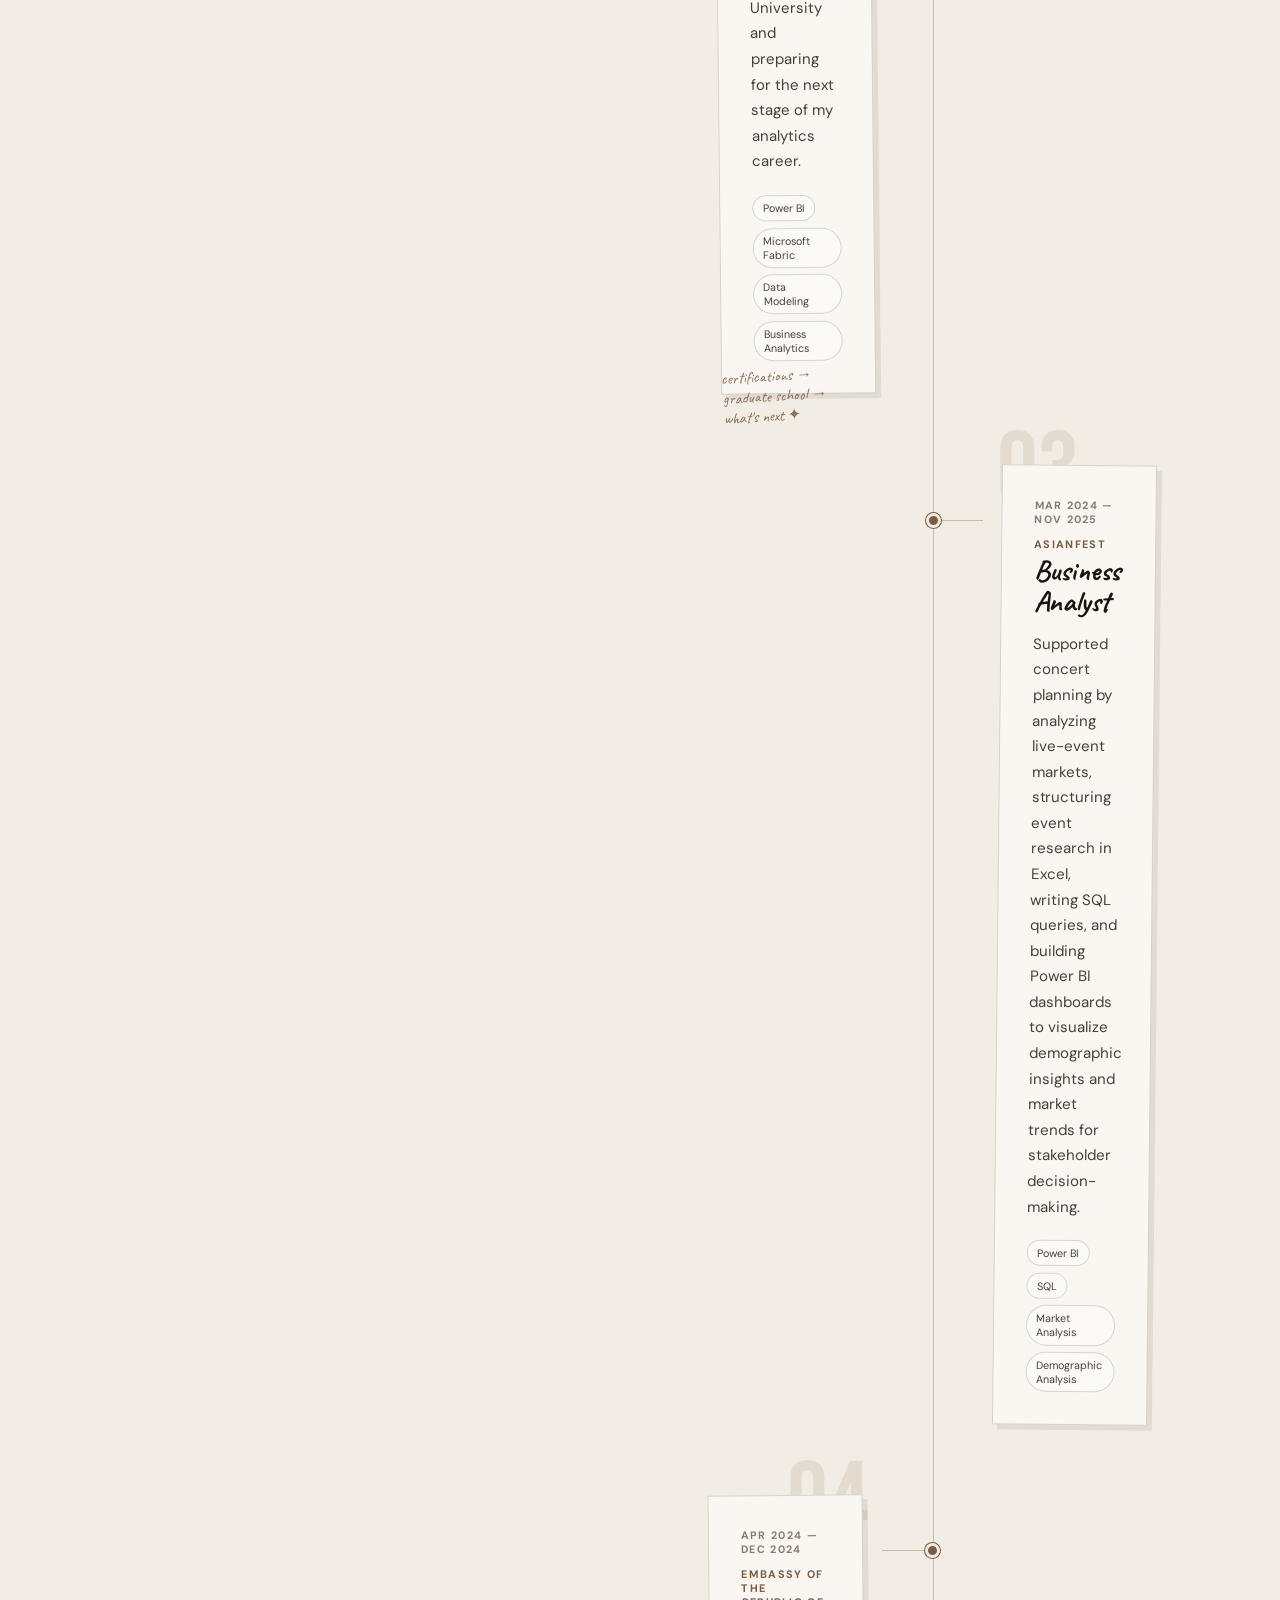
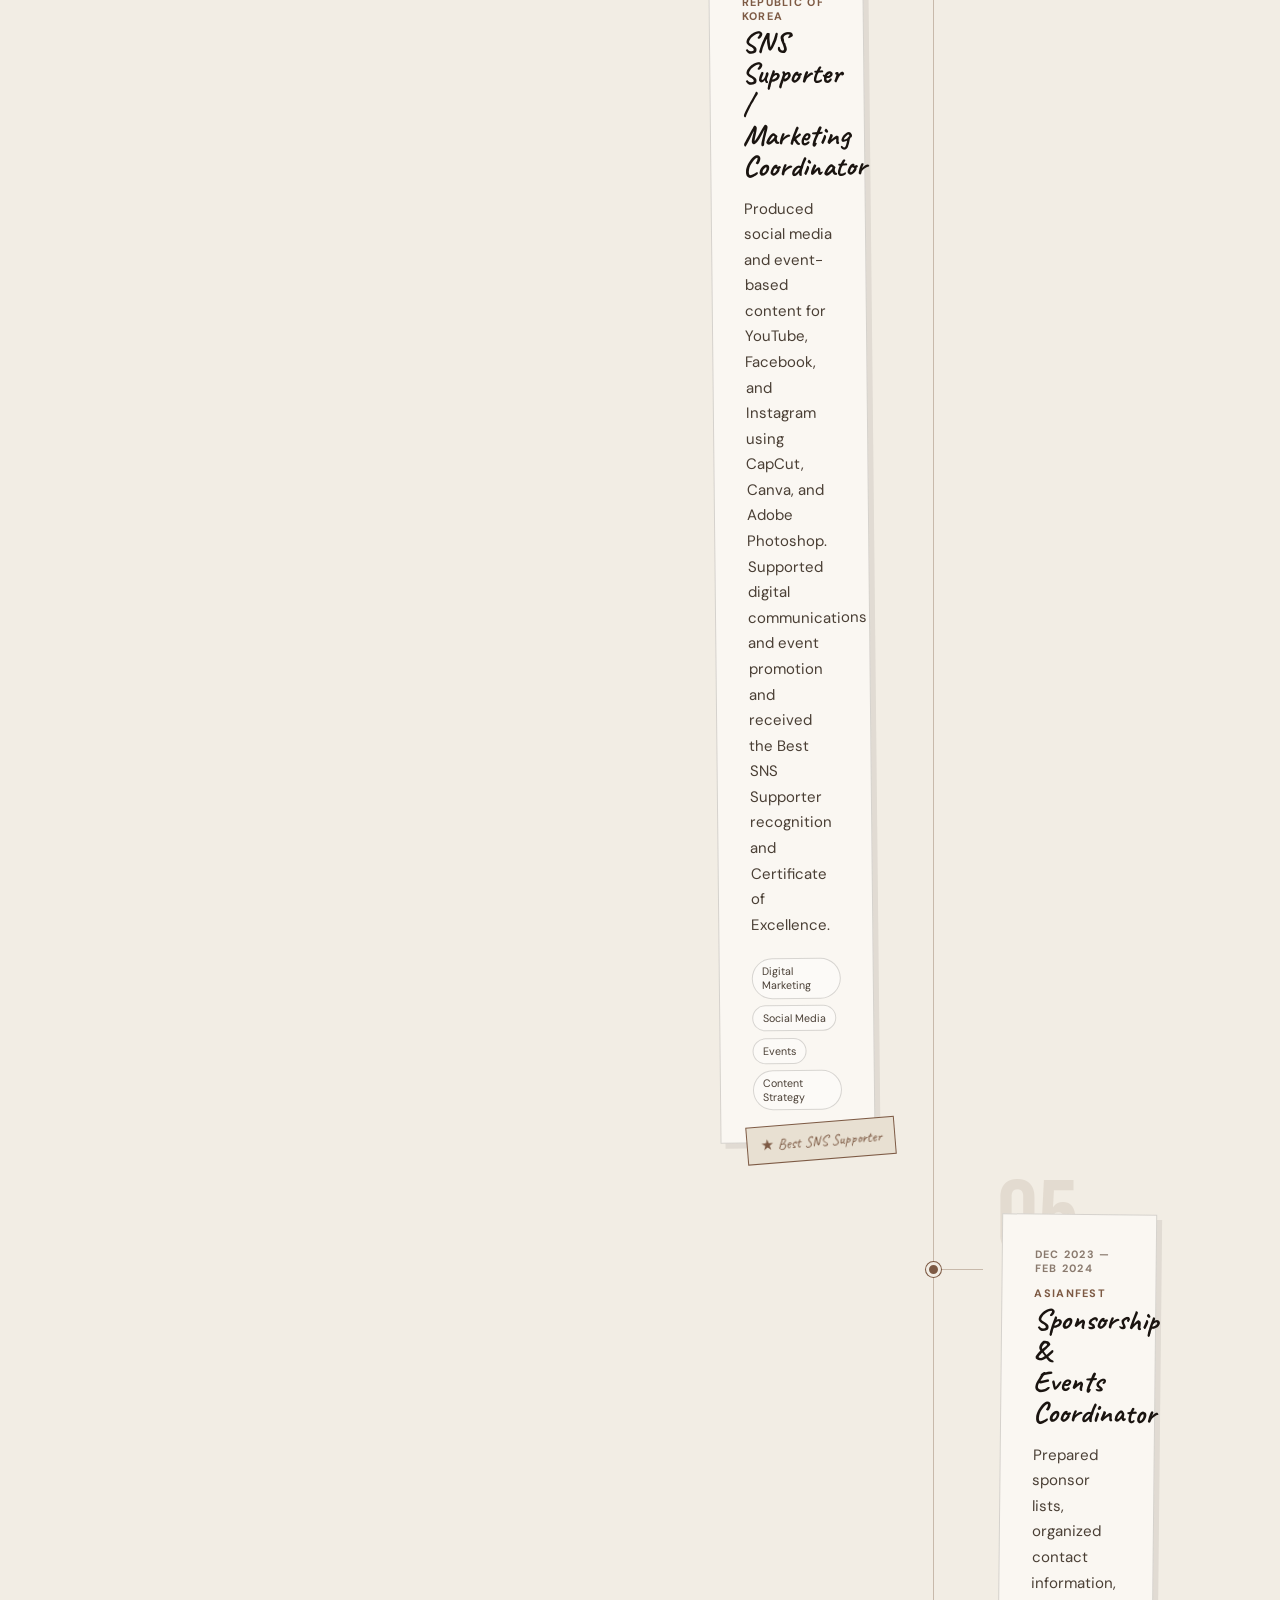
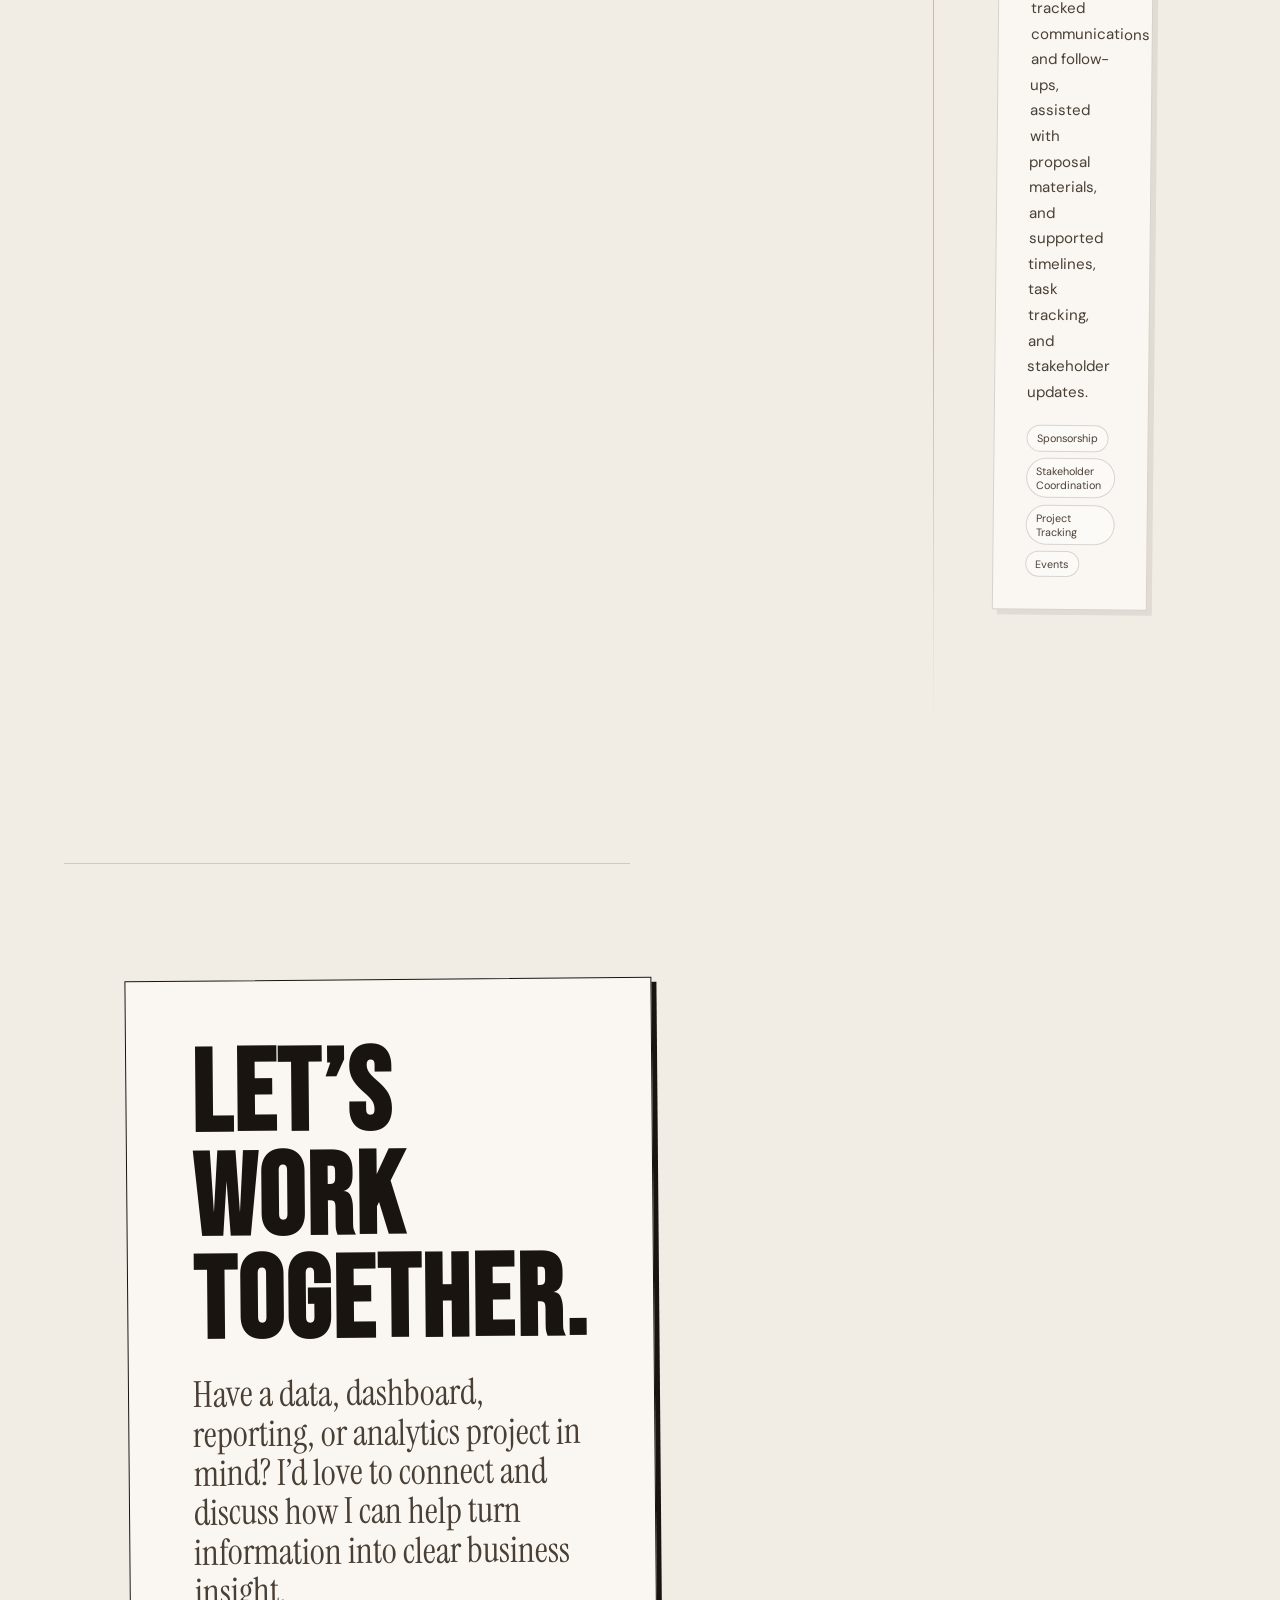
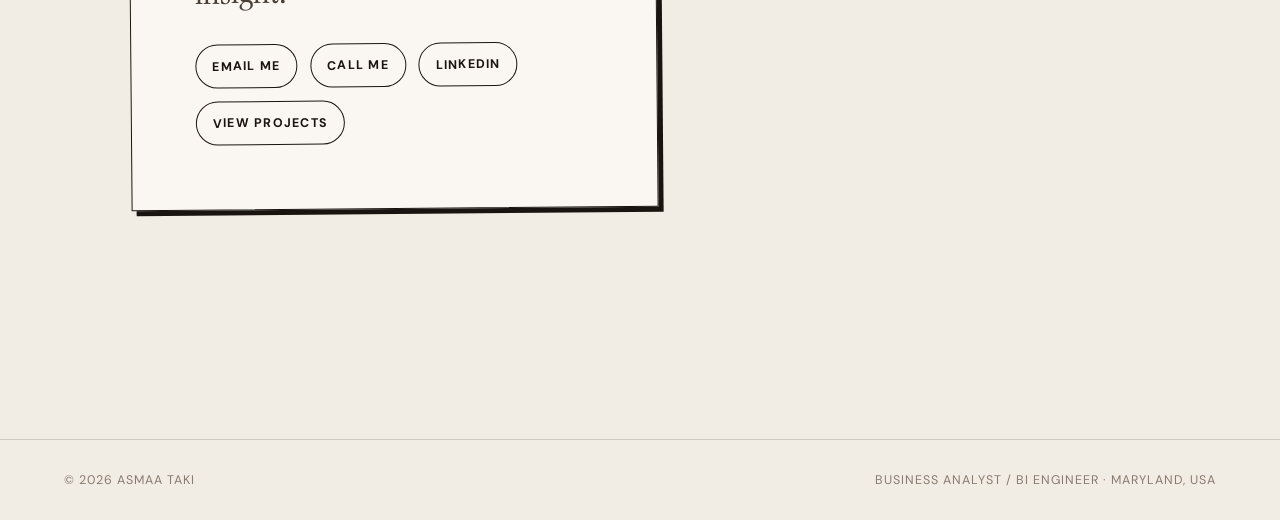
==== commit 4d002519: "Deploy Asmaa portfolio v20260830222120" ====
--- a/apps/asmaa-portfolio/index.html
+++ b/apps/asmaa-portfolio/index.html
@@ -8,7 +8,7 @@
 <link rel="preconnect" href="https://fonts.googleapis.com">
 <link rel="preconnect" href="https://fonts.gstatic.com" crossorigin>
 <link href="https://fonts.googleapis.com/css2?family=Instrument+Serif:ital@0;1&family=Caveat:wght@500;700&family=Bebas+Neue&family=DM+Sans:wght@300;400;500;600;700&display=swap" rel="stylesheet">
-<link rel="stylesheet" href="style.css?v=202608280005">
+<link rel="stylesheet" href="style.css?v=20260830222120">
 </head>
 <body>
   <div class="cursor-sparkle-layer" id="cursor-sparkle-layer" aria-hidden="true"></div>
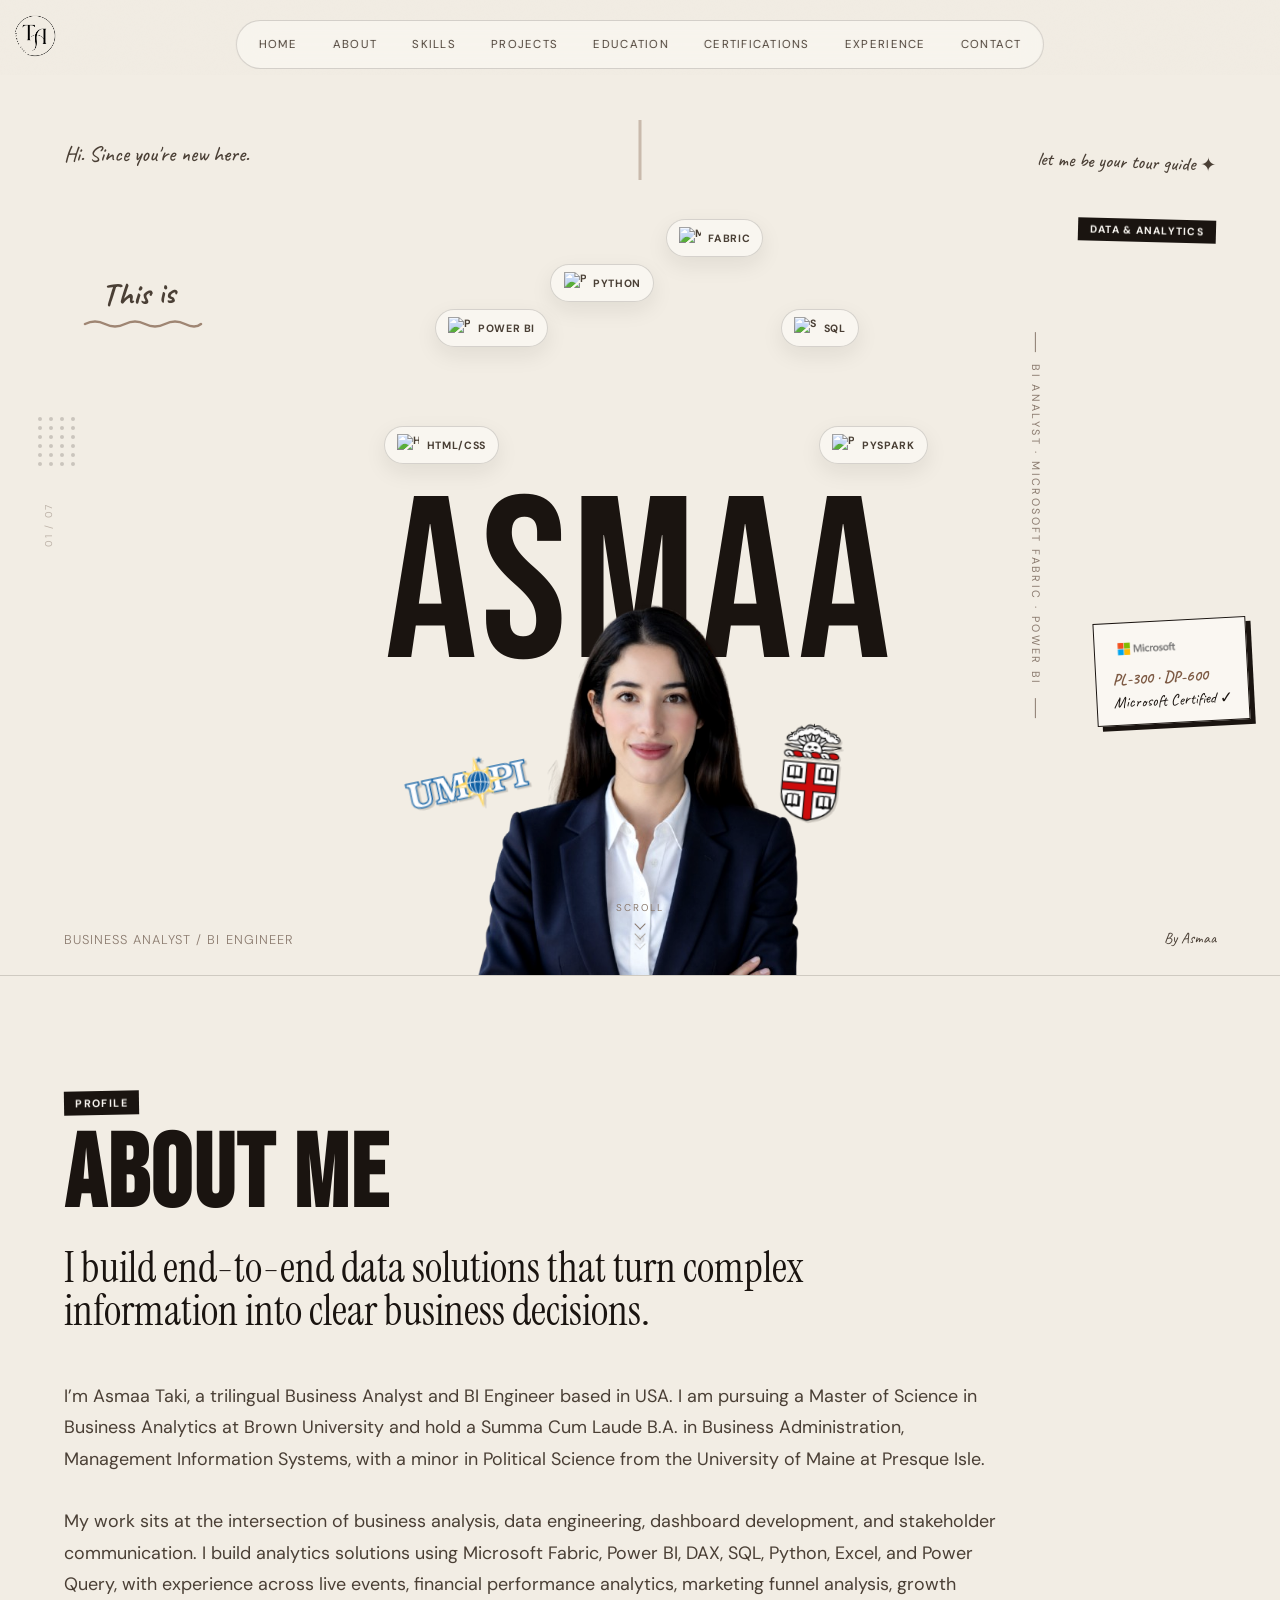
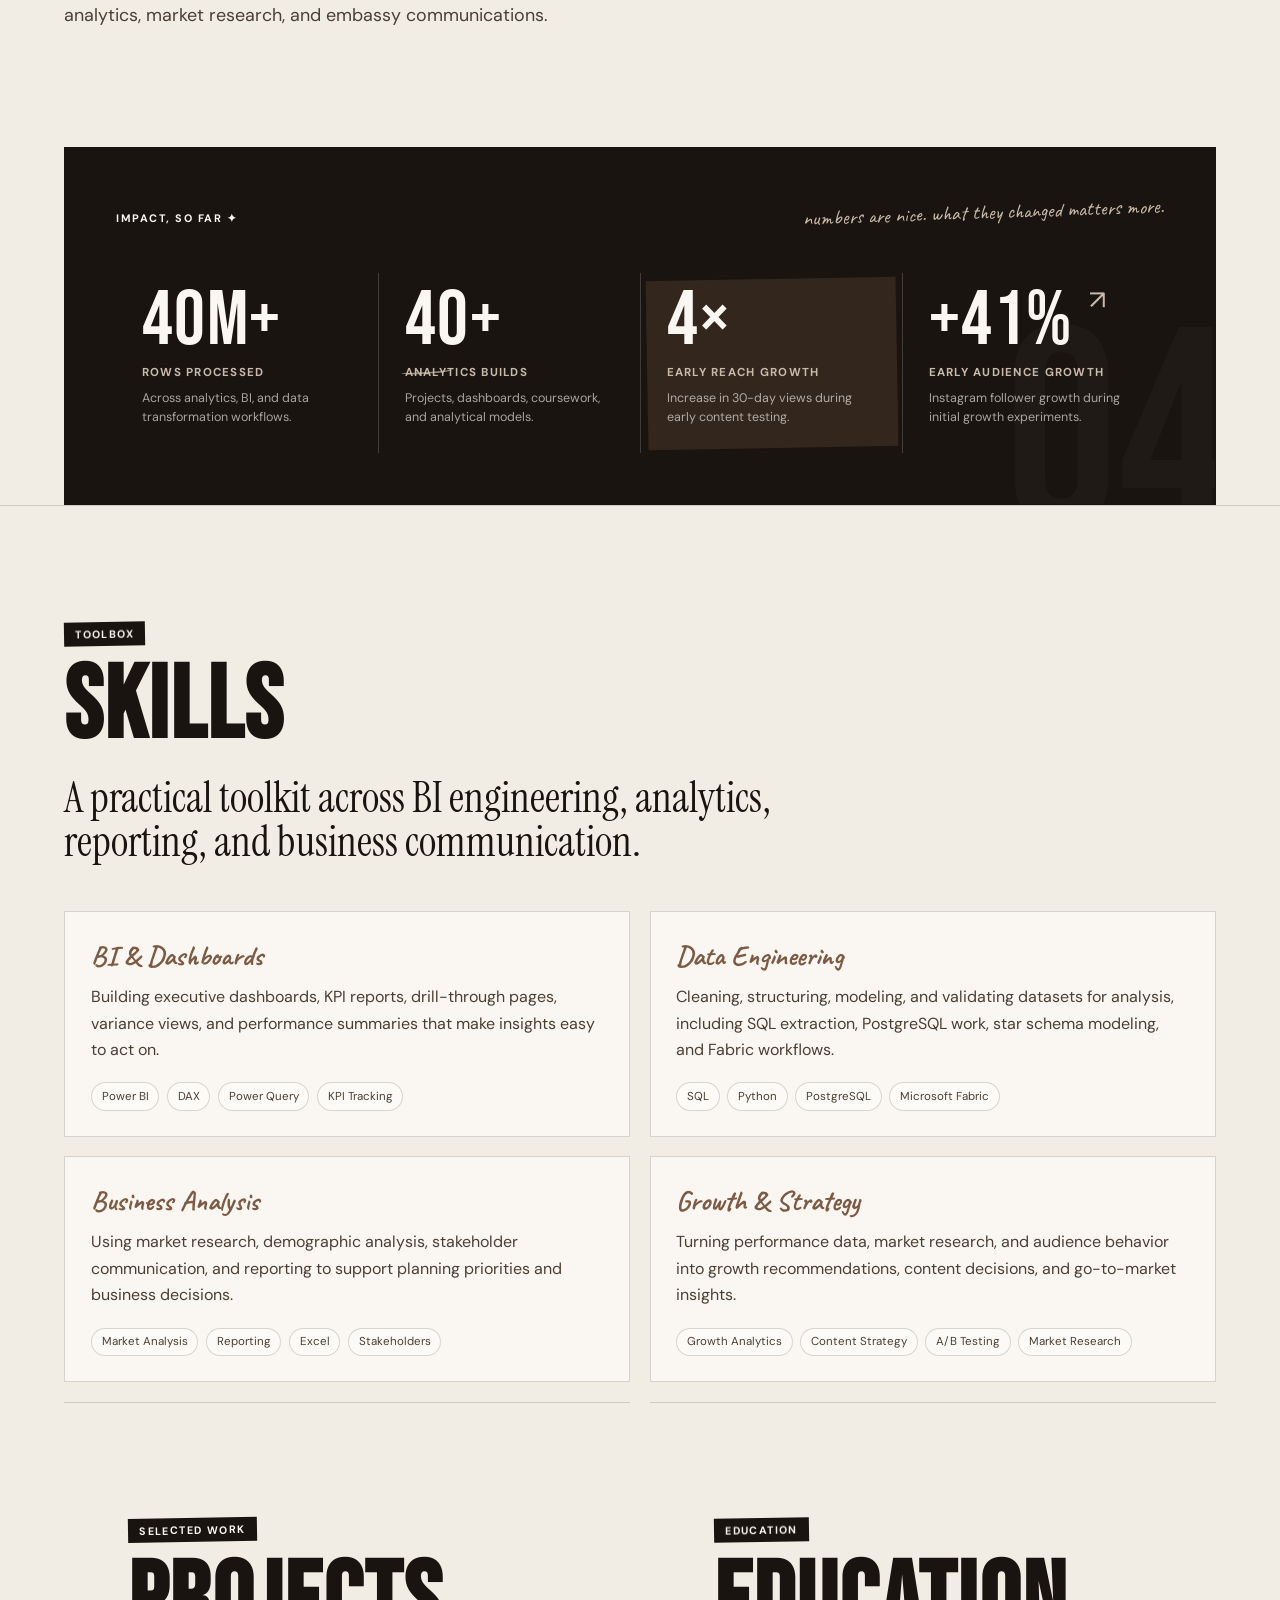
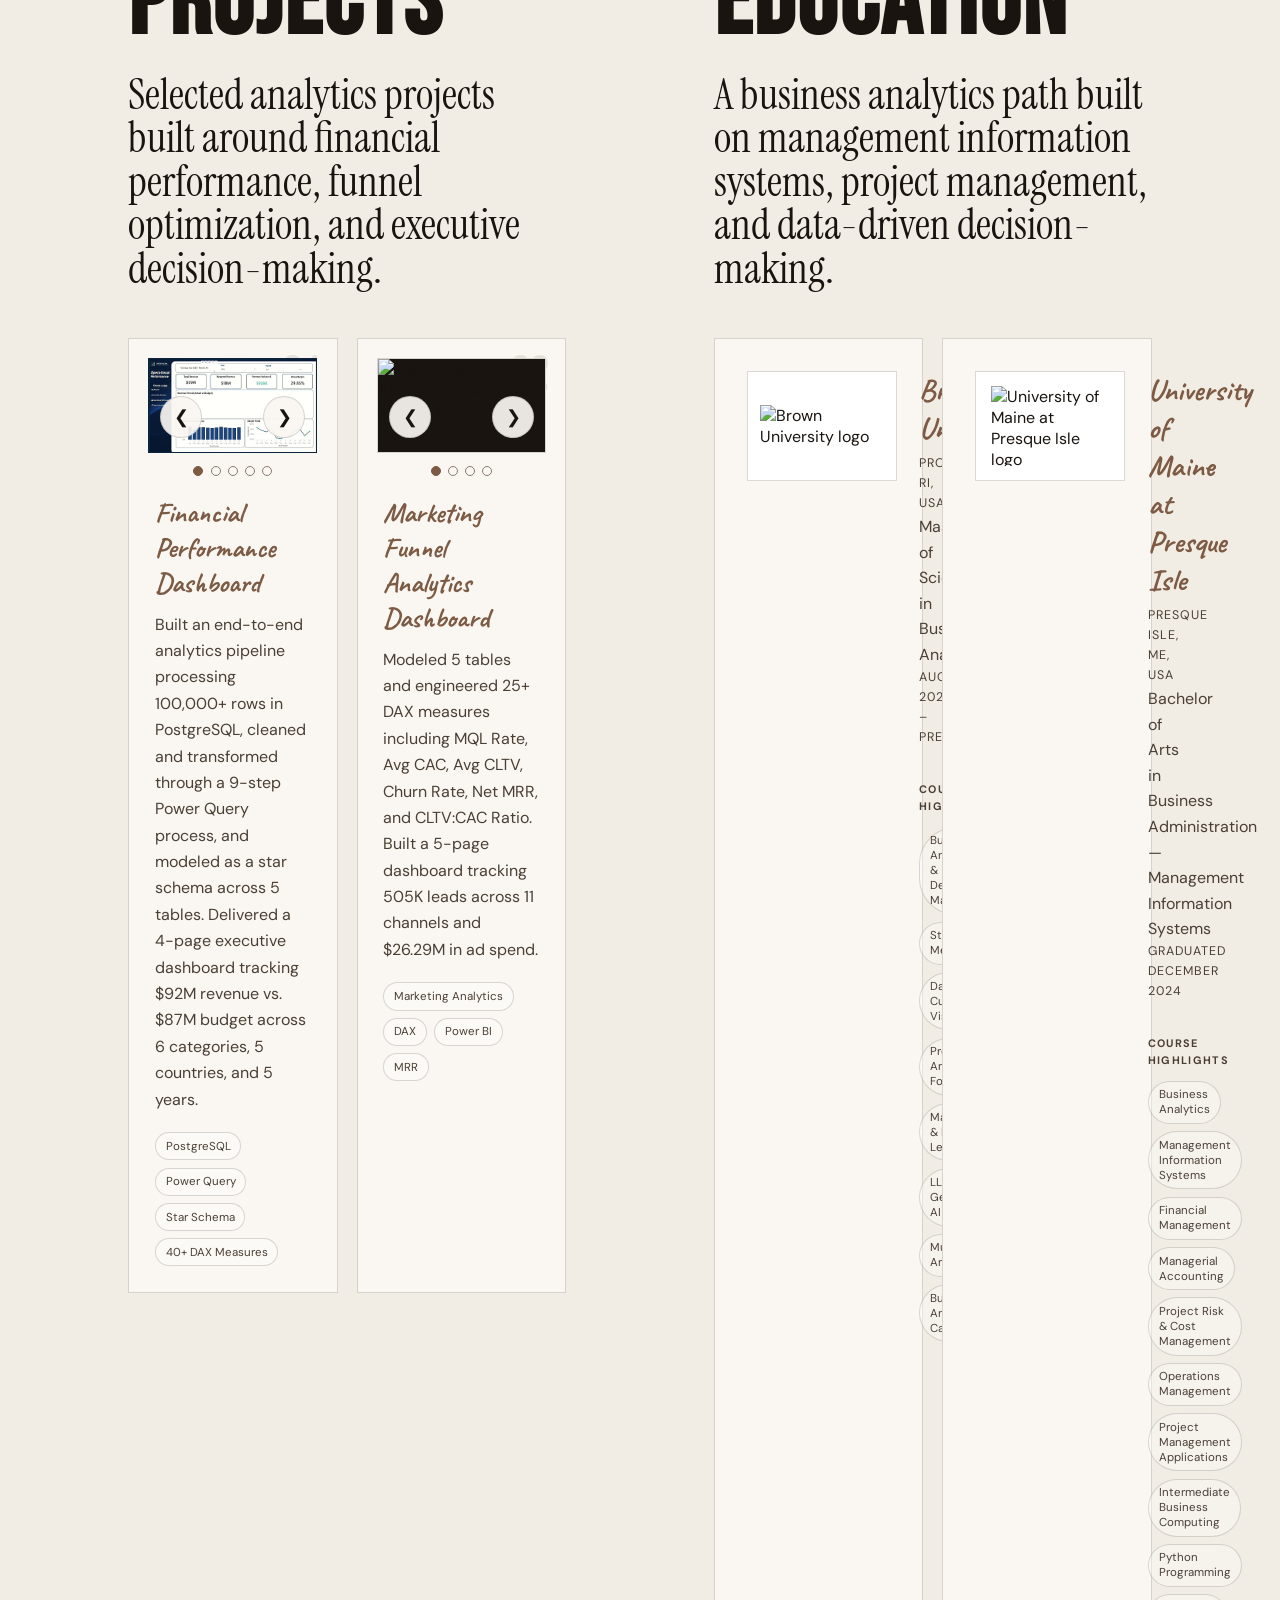
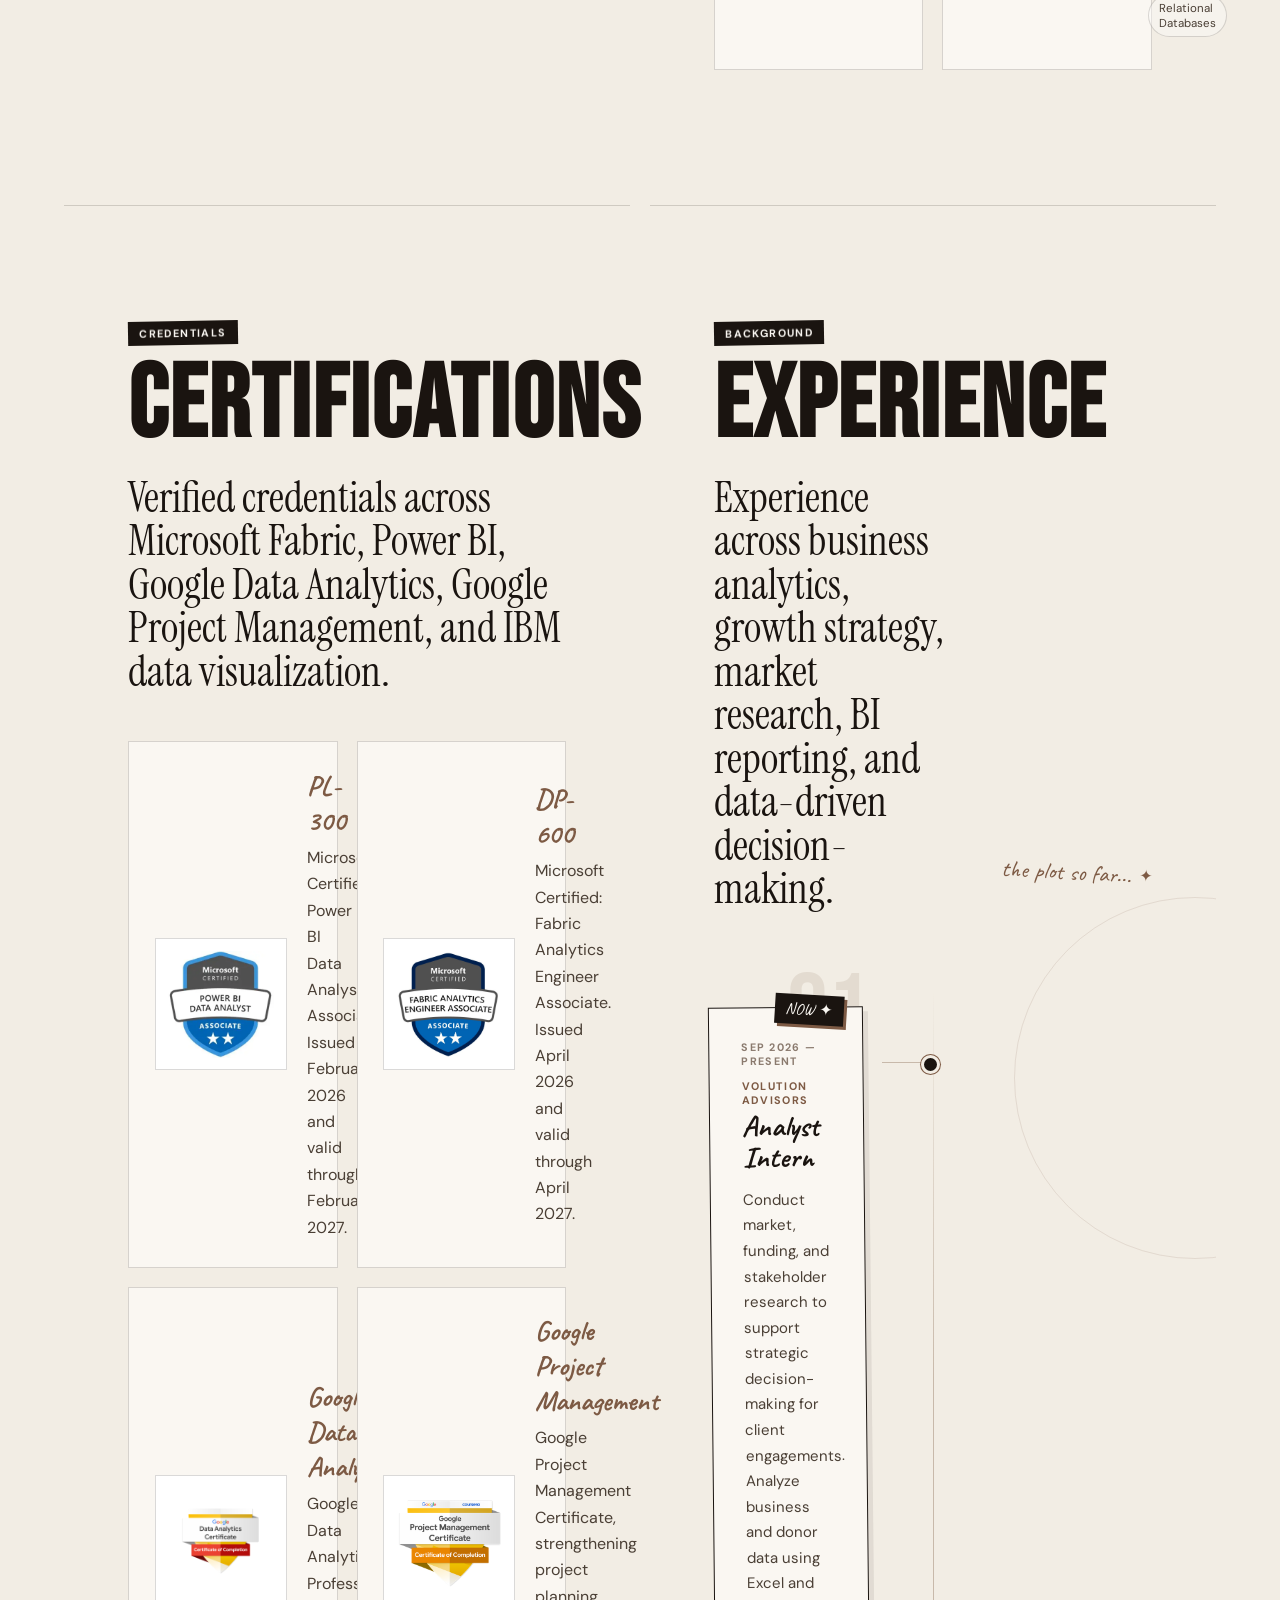
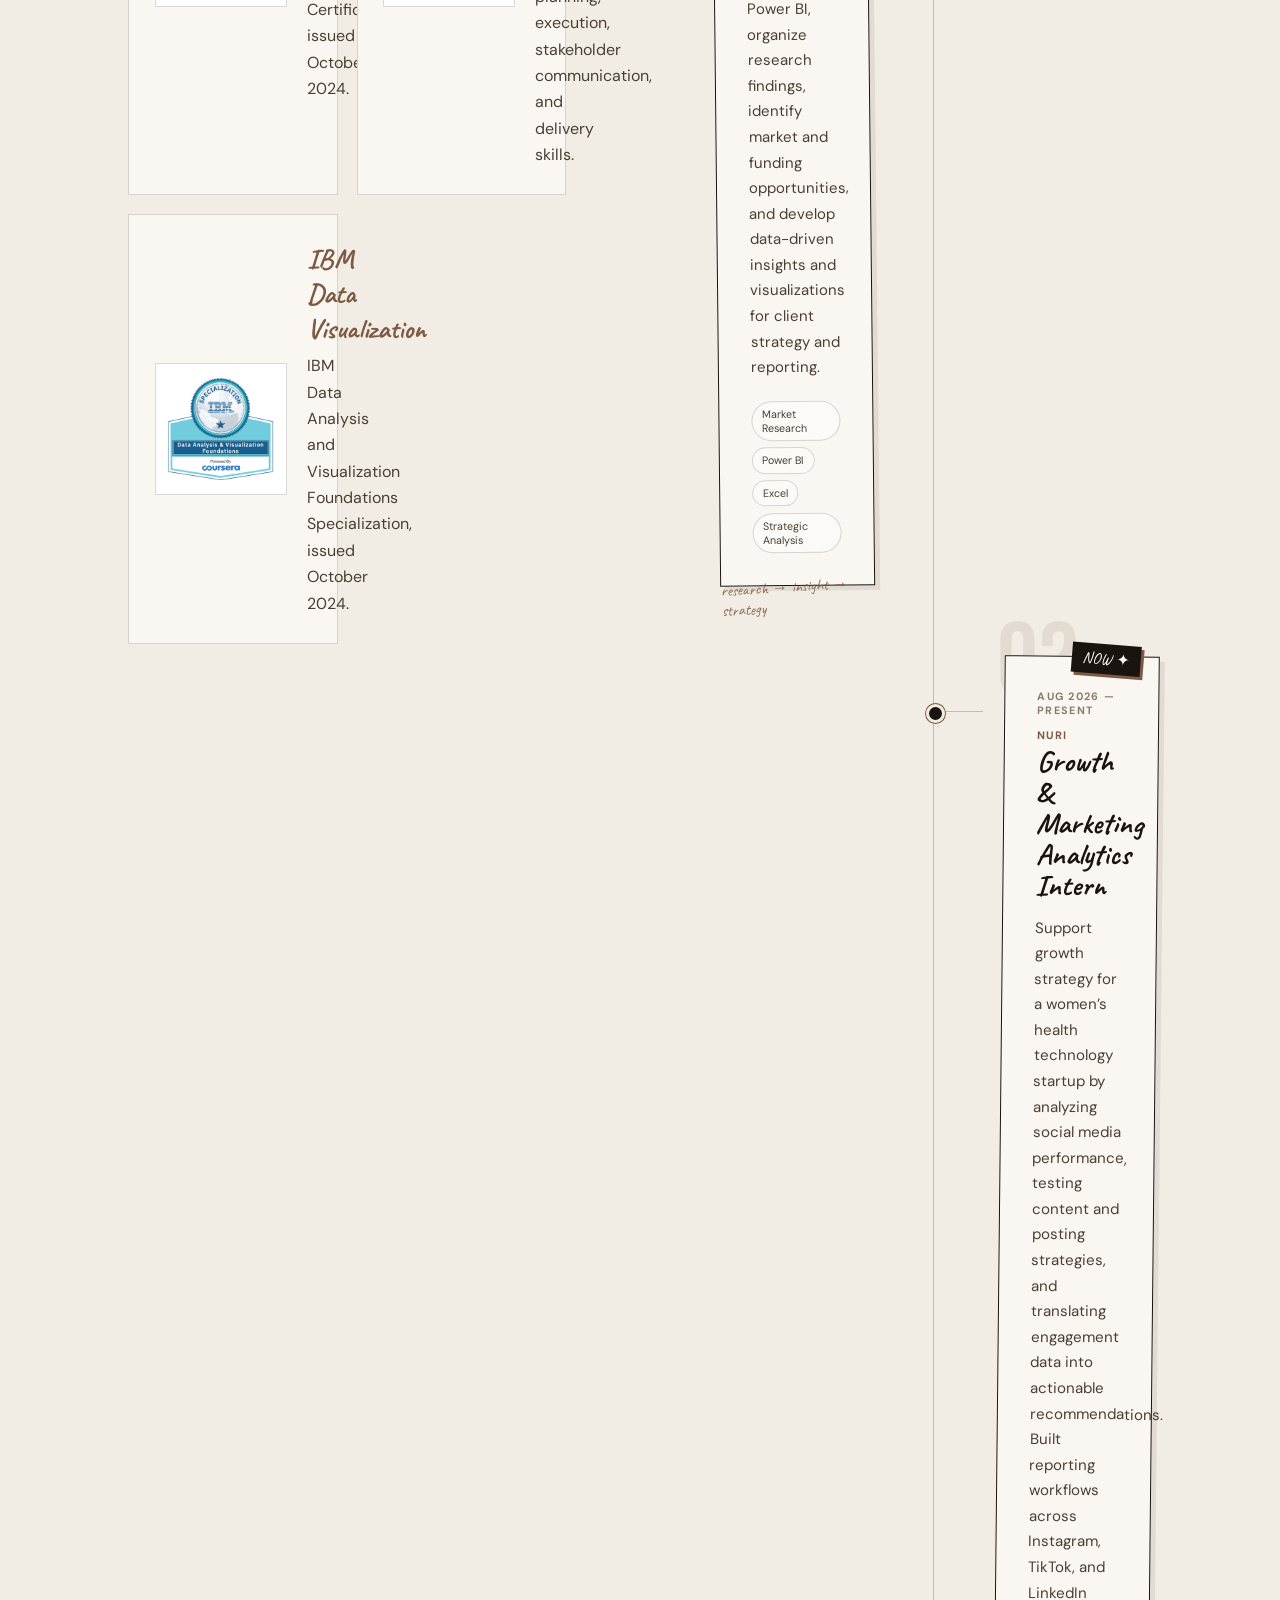
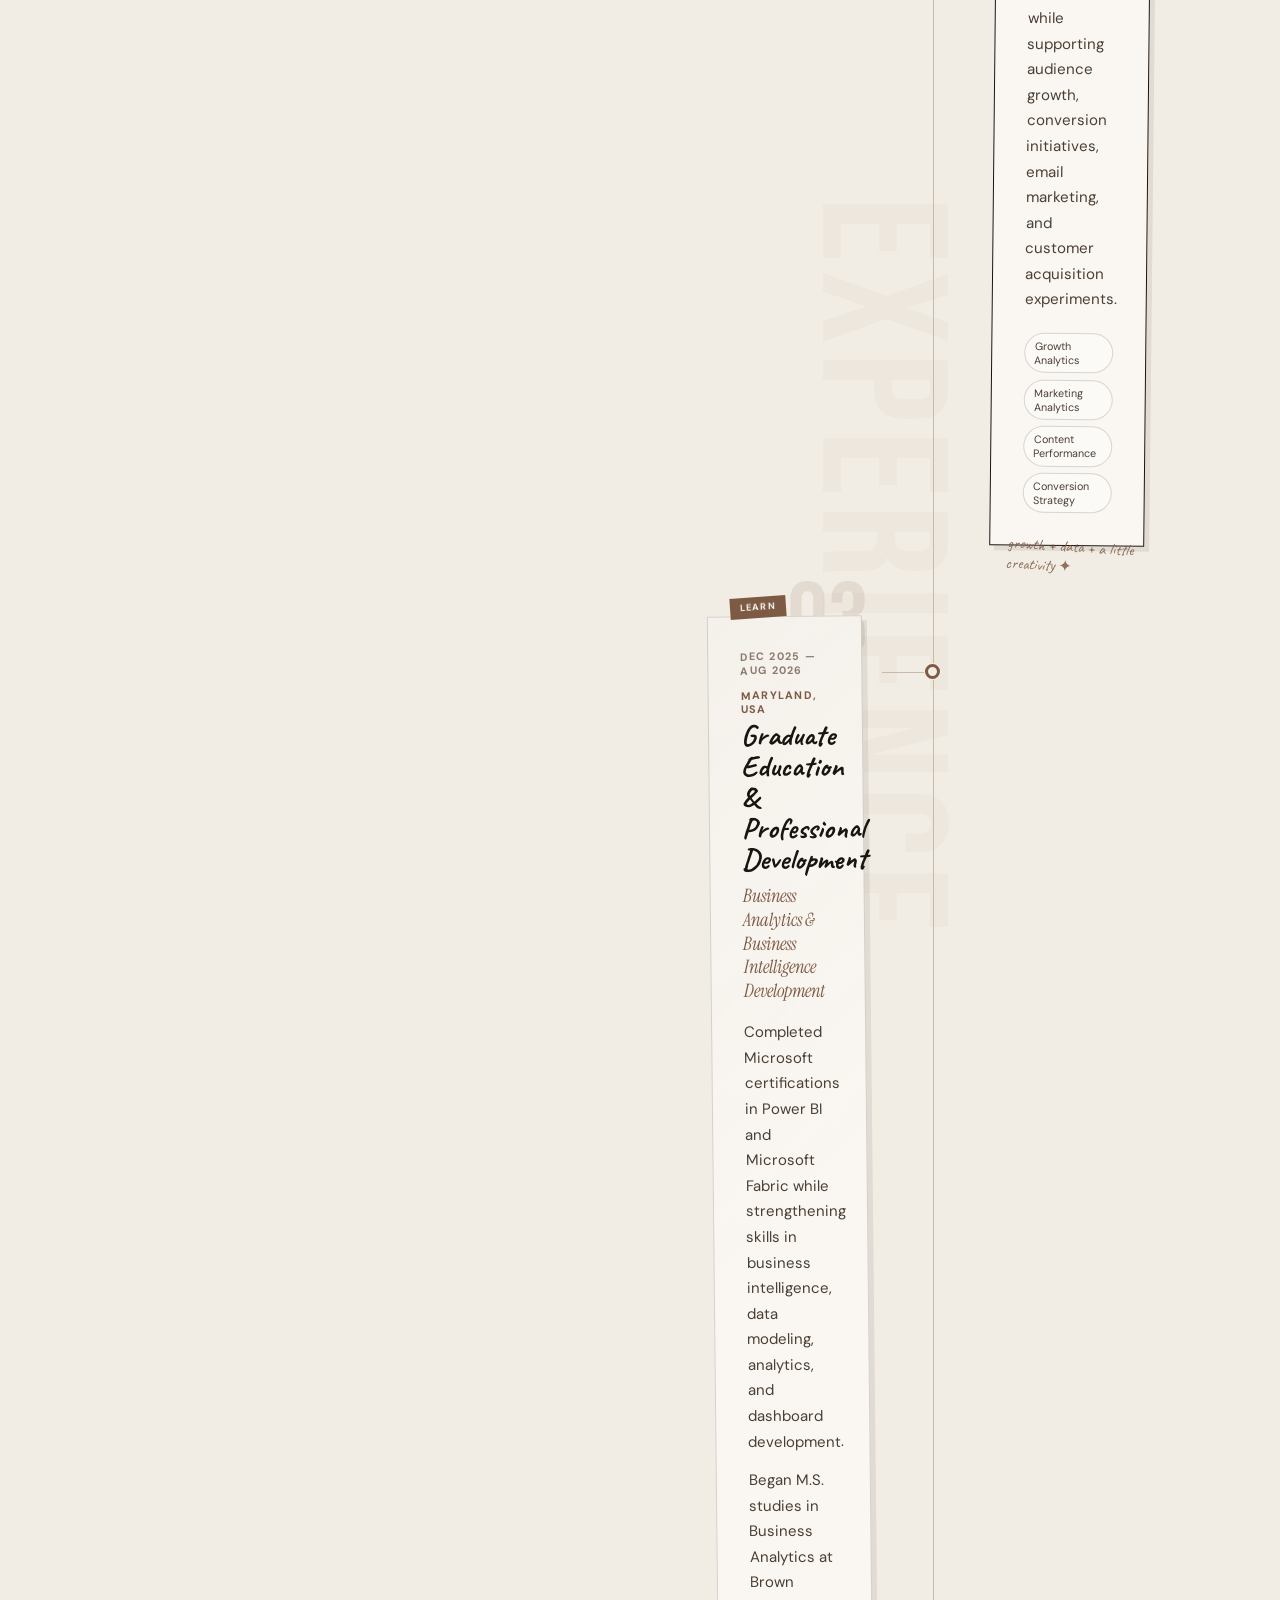
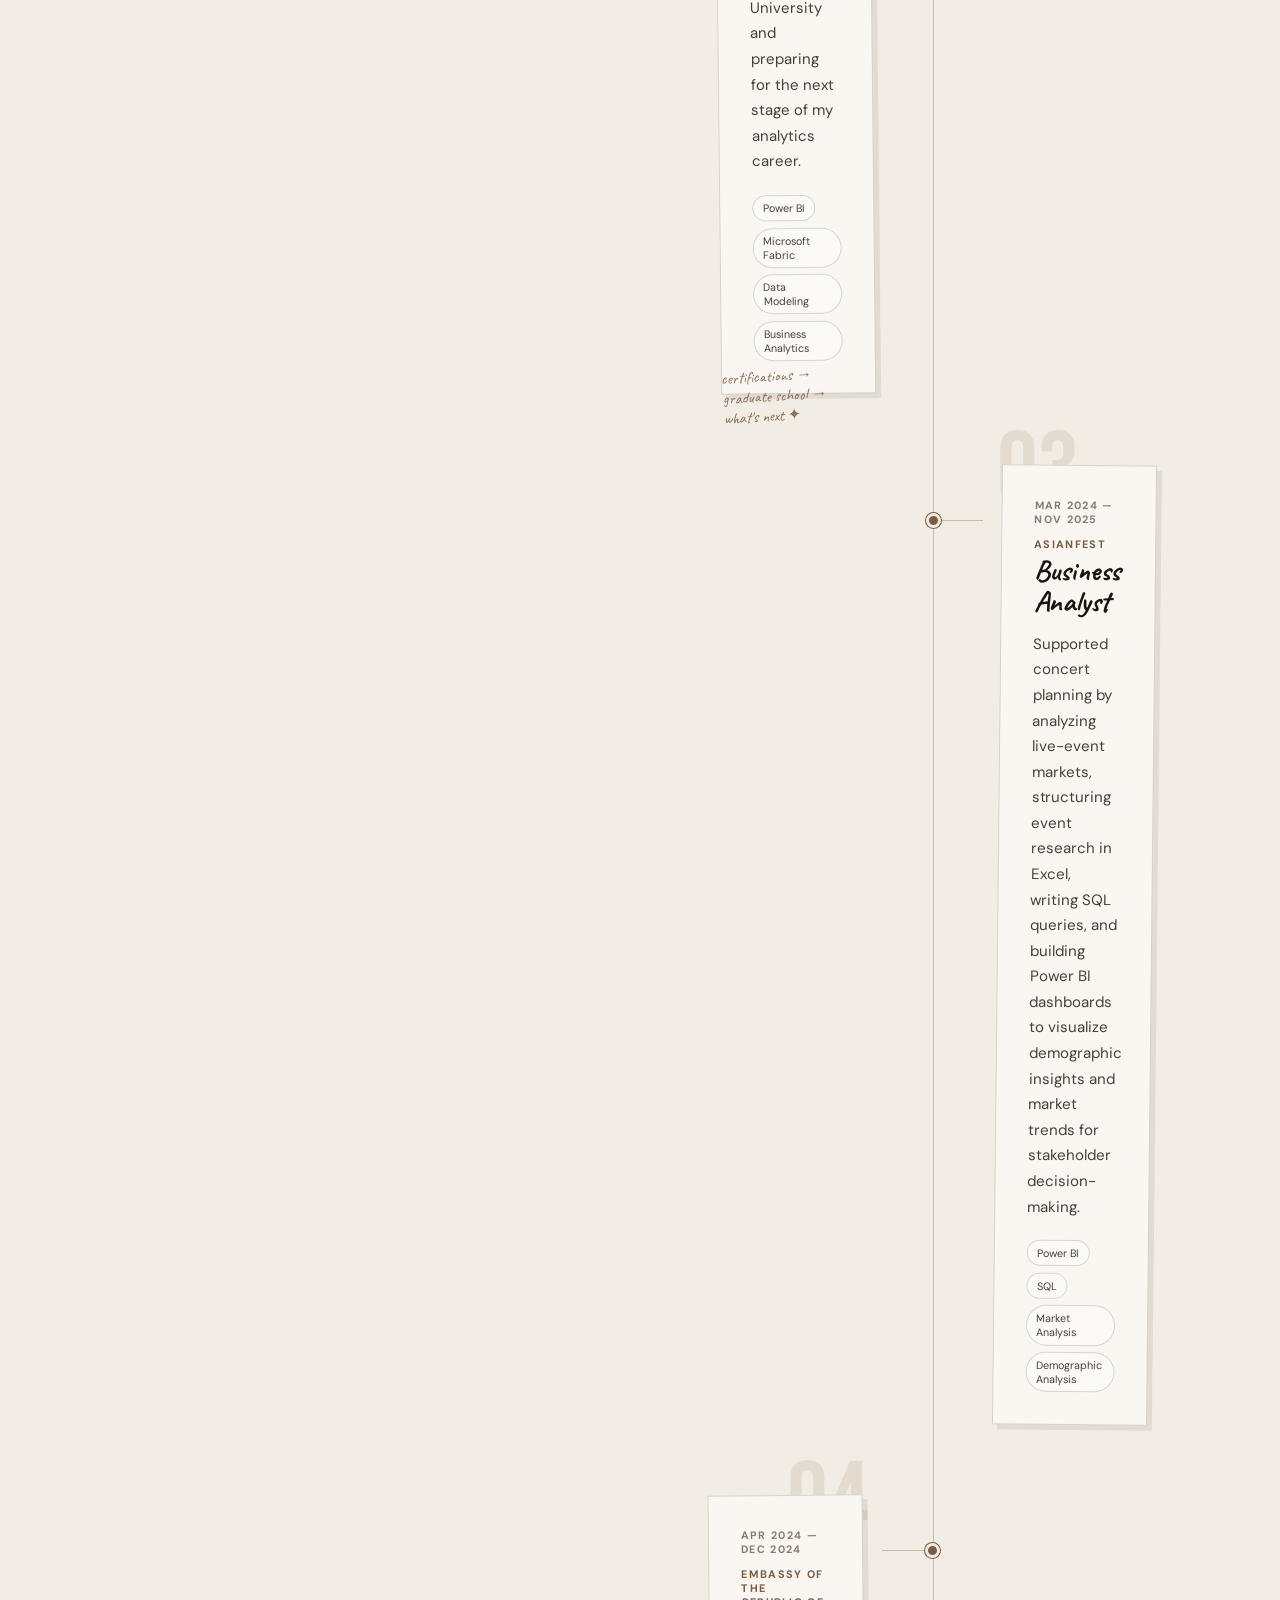
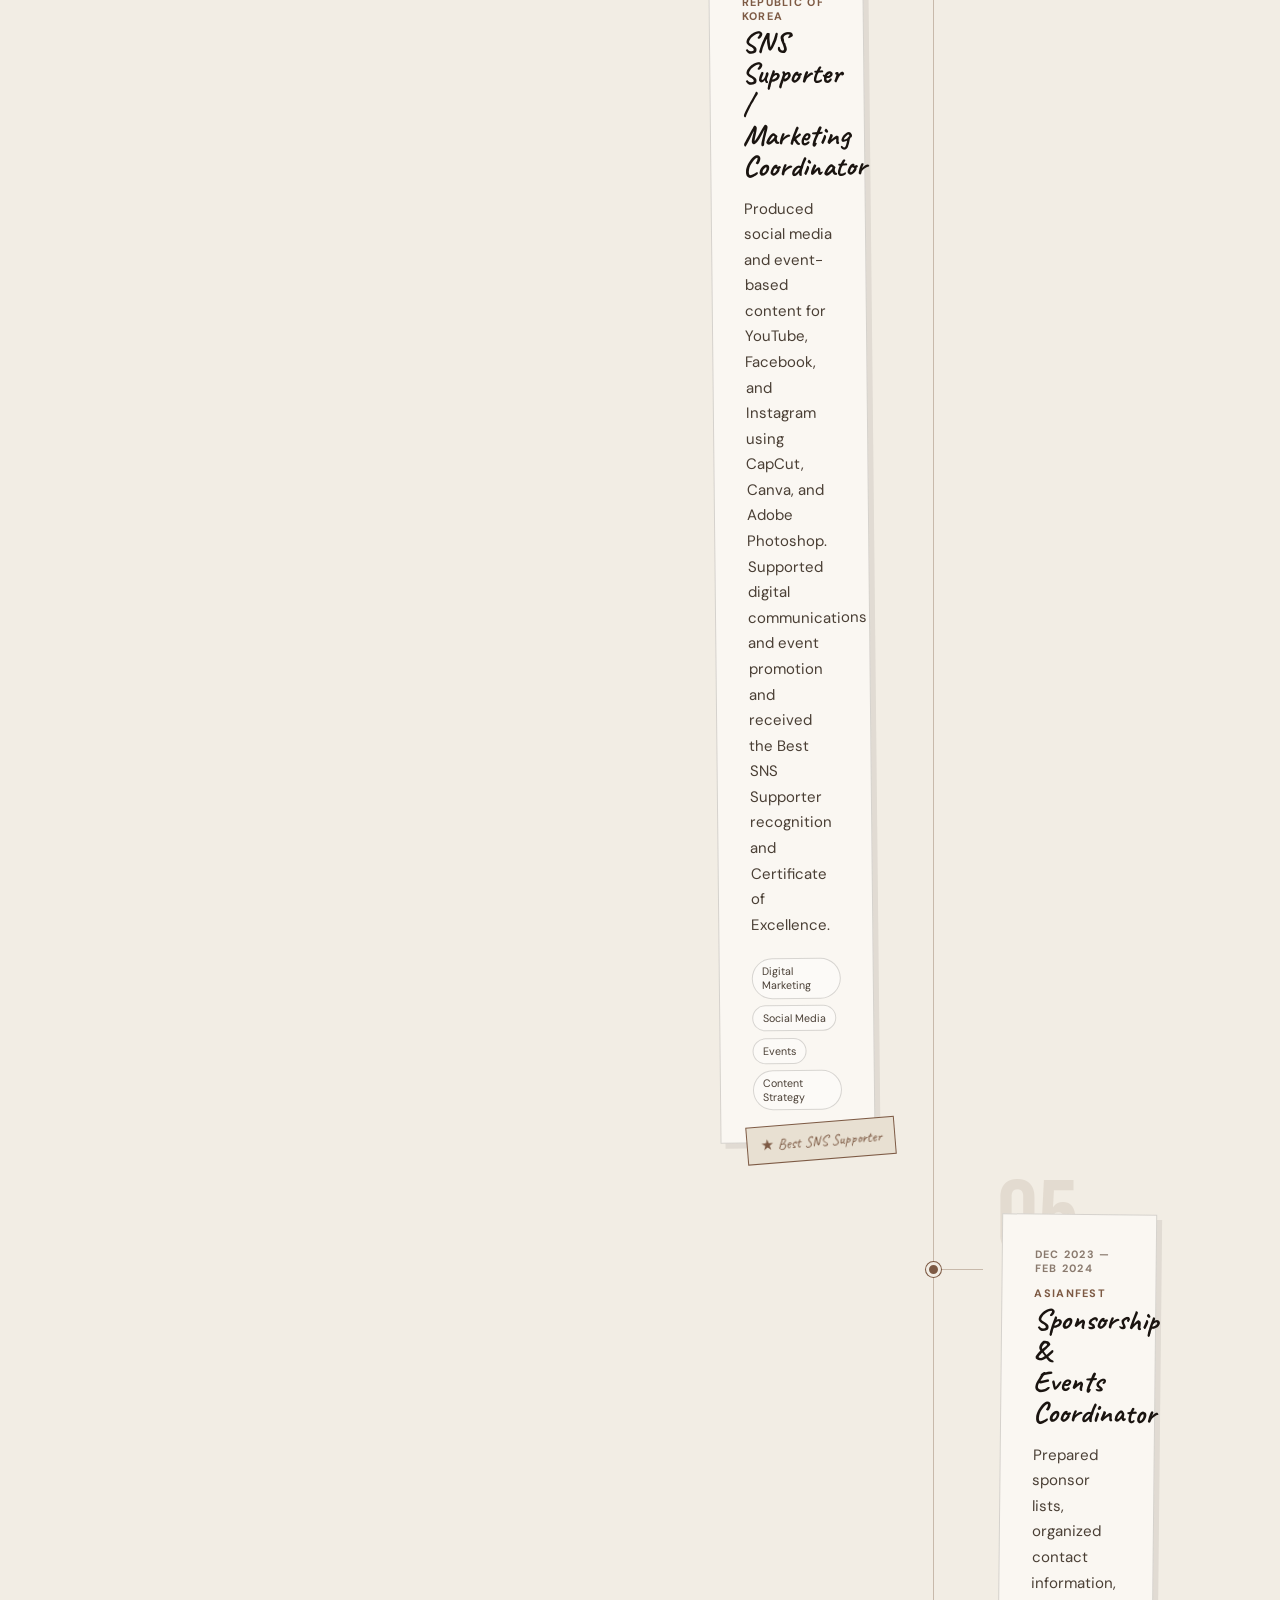
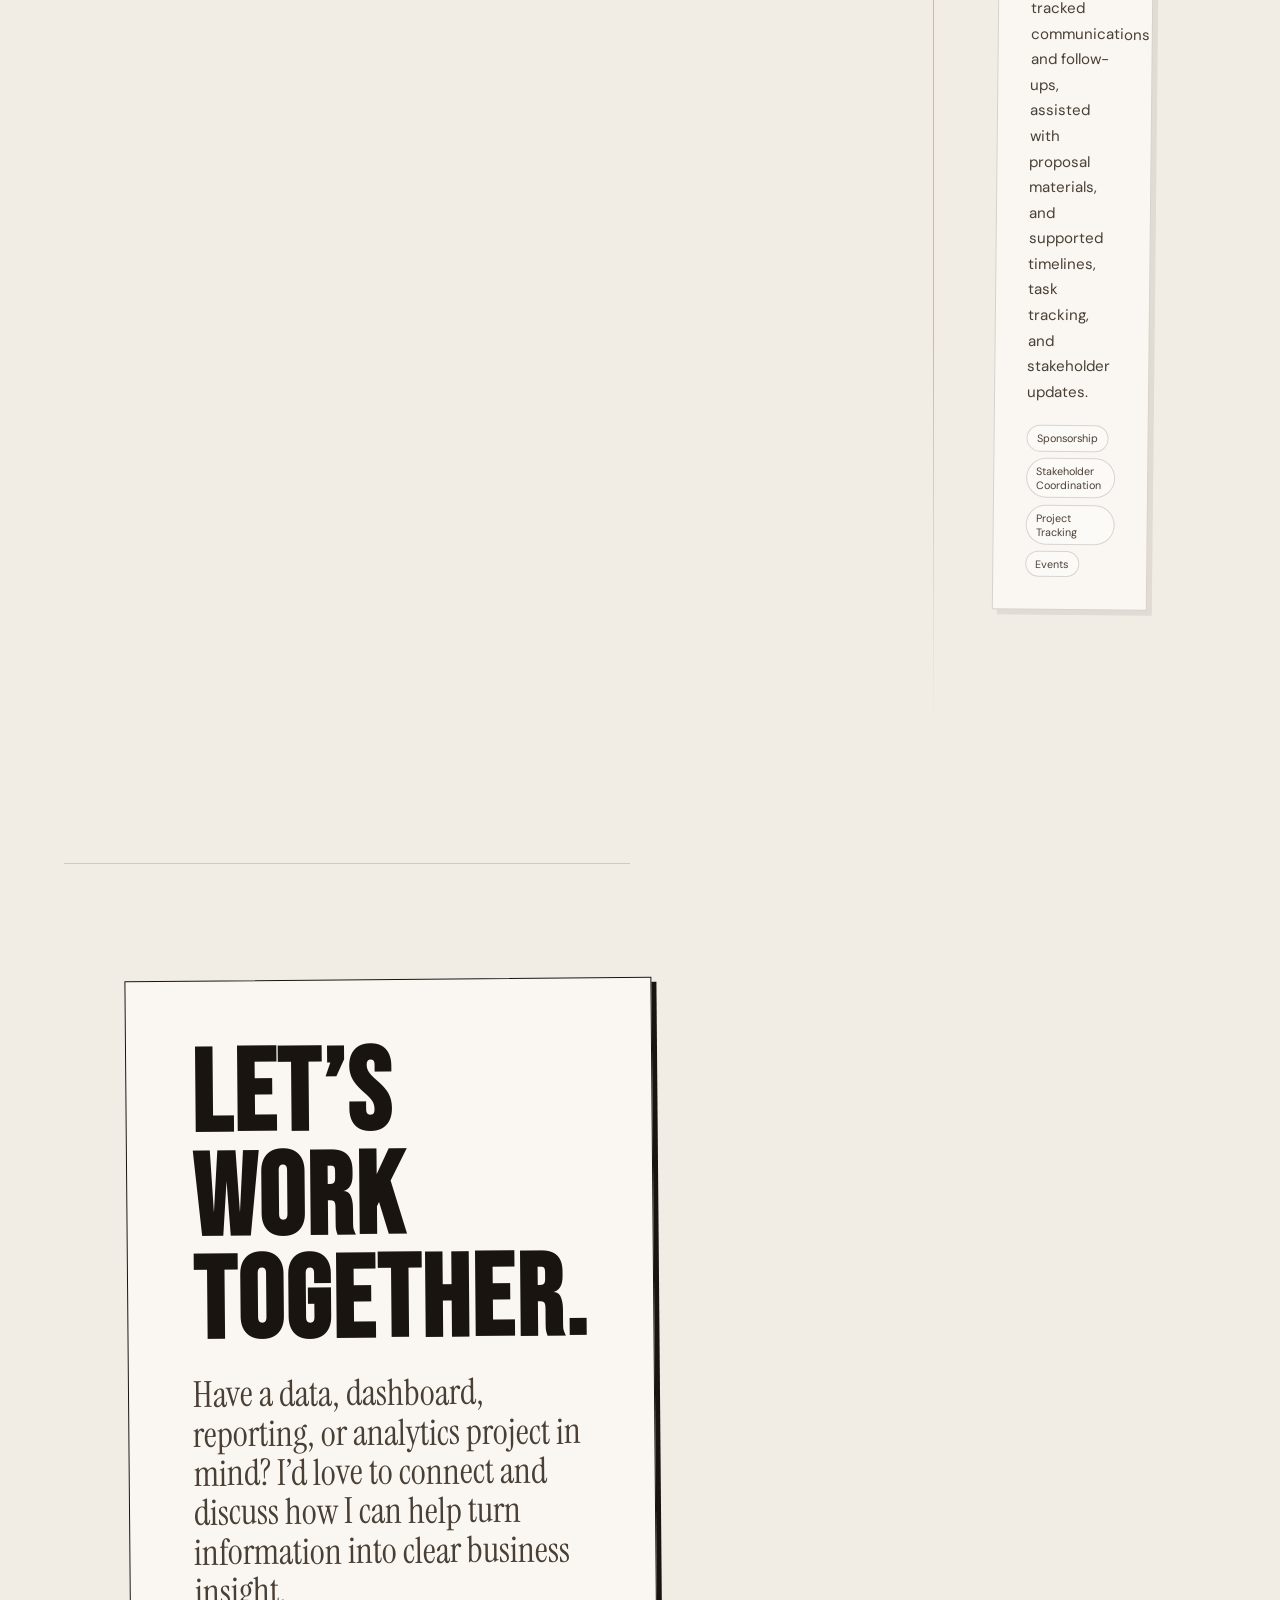
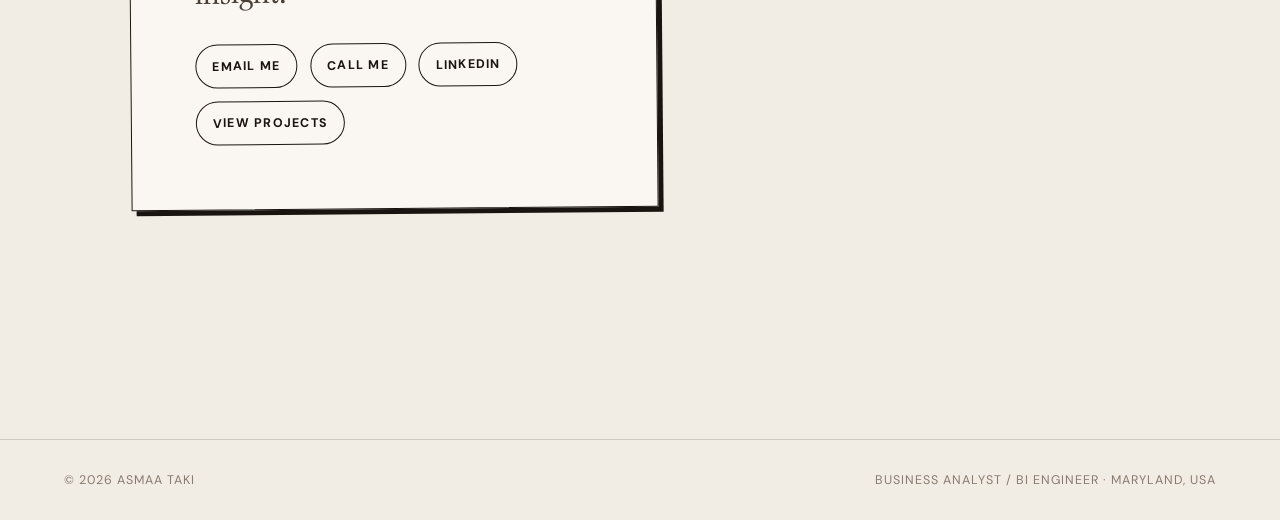
==== commit af9e3538: "Deploy Asmaa portfolio v20260830222150" ====
--- a/apps/asmaa-portfolio/index.html
+++ b/apps/asmaa-portfolio/index.html
@@ -8,7 +8,7 @@
 <link rel="preconnect" href="https://fonts.googleapis.com">
 <link rel="preconnect" href="https://fonts.gstatic.com" crossorigin>
 <link href="https://fonts.googleapis.com/css2?family=Instrument+Serif:ital@0;1&family=Caveat:wght@500;700&family=Bebas+Neue&family=DM+Sans:wght@300;400;500;600;700&display=swap" rel="stylesheet">
-<link rel="stylesheet" href="style.css?v=20260830222120">
+<link rel="stylesheet" href="style.css?v=20260830222150">
 </head>
 <body>
   <div class="cursor-sparkle-layer" id="cursor-sparkle-layer" aria-hidden="true"></div>
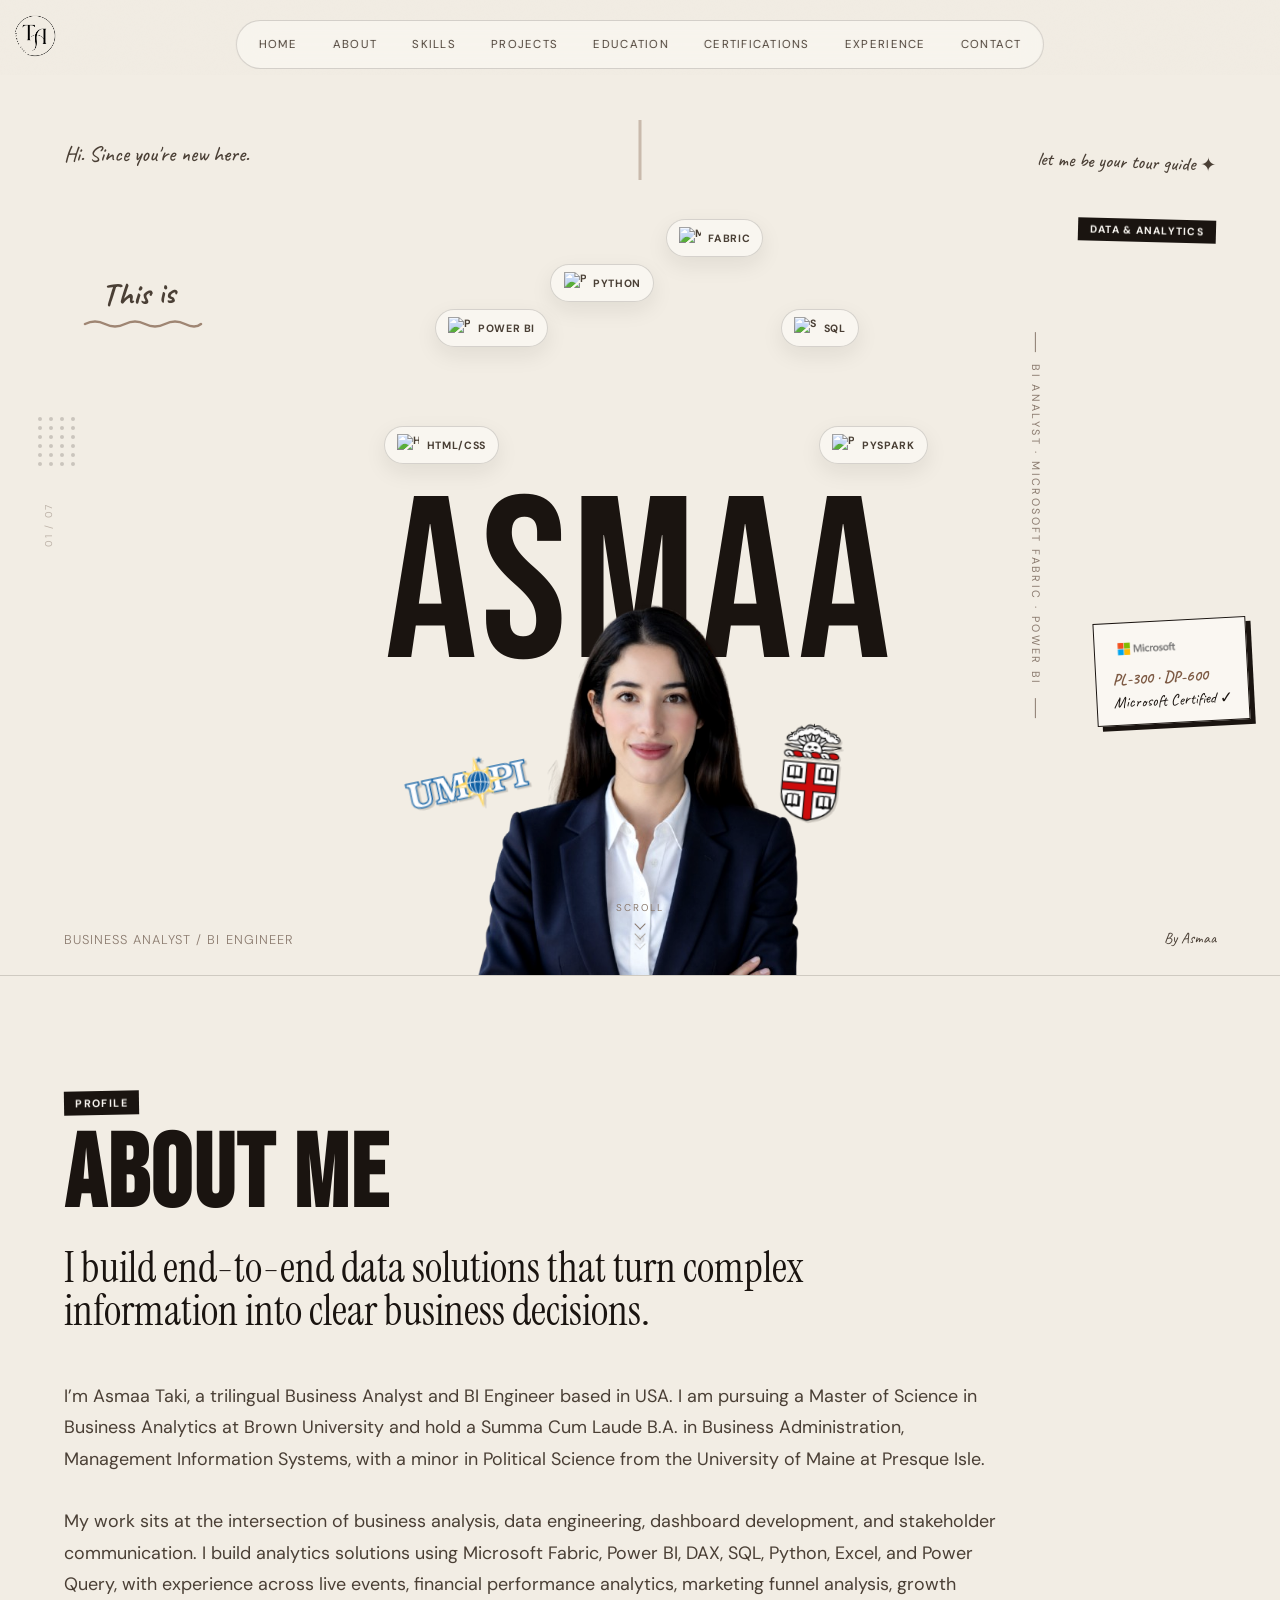
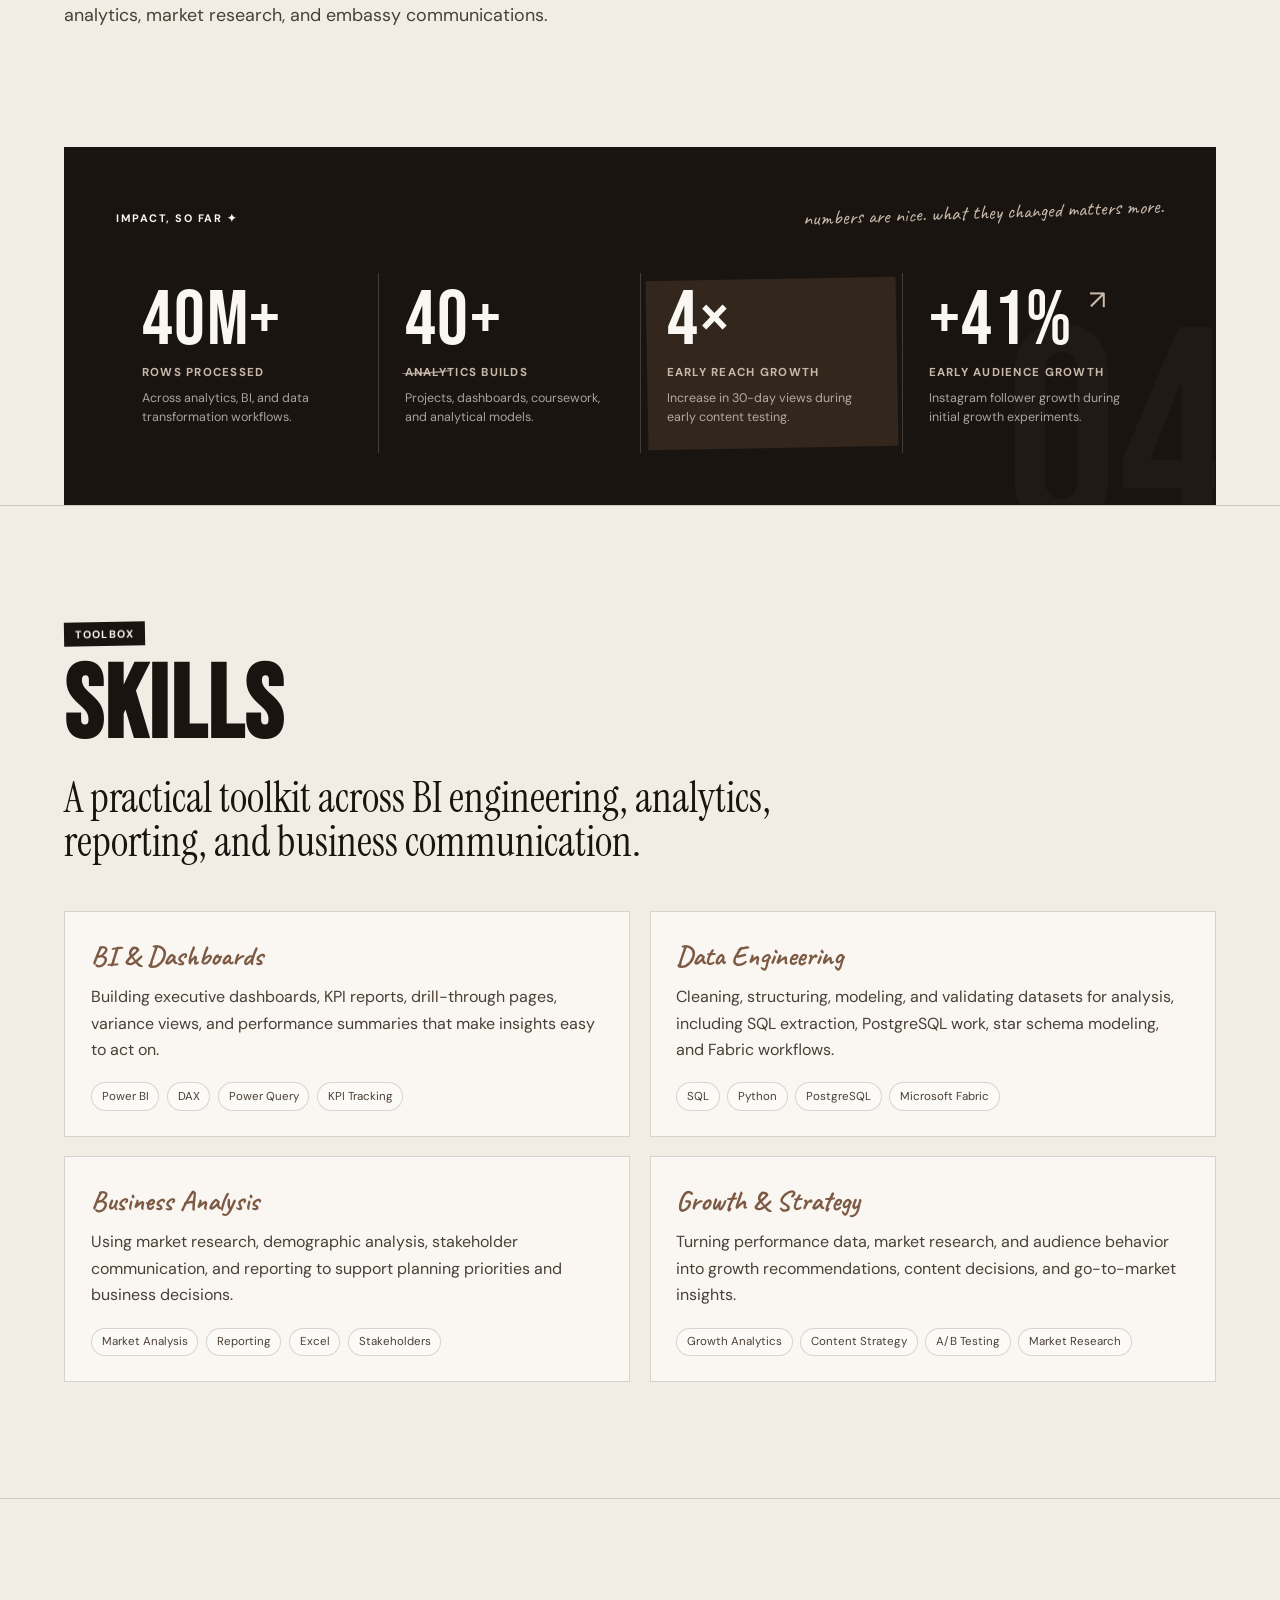
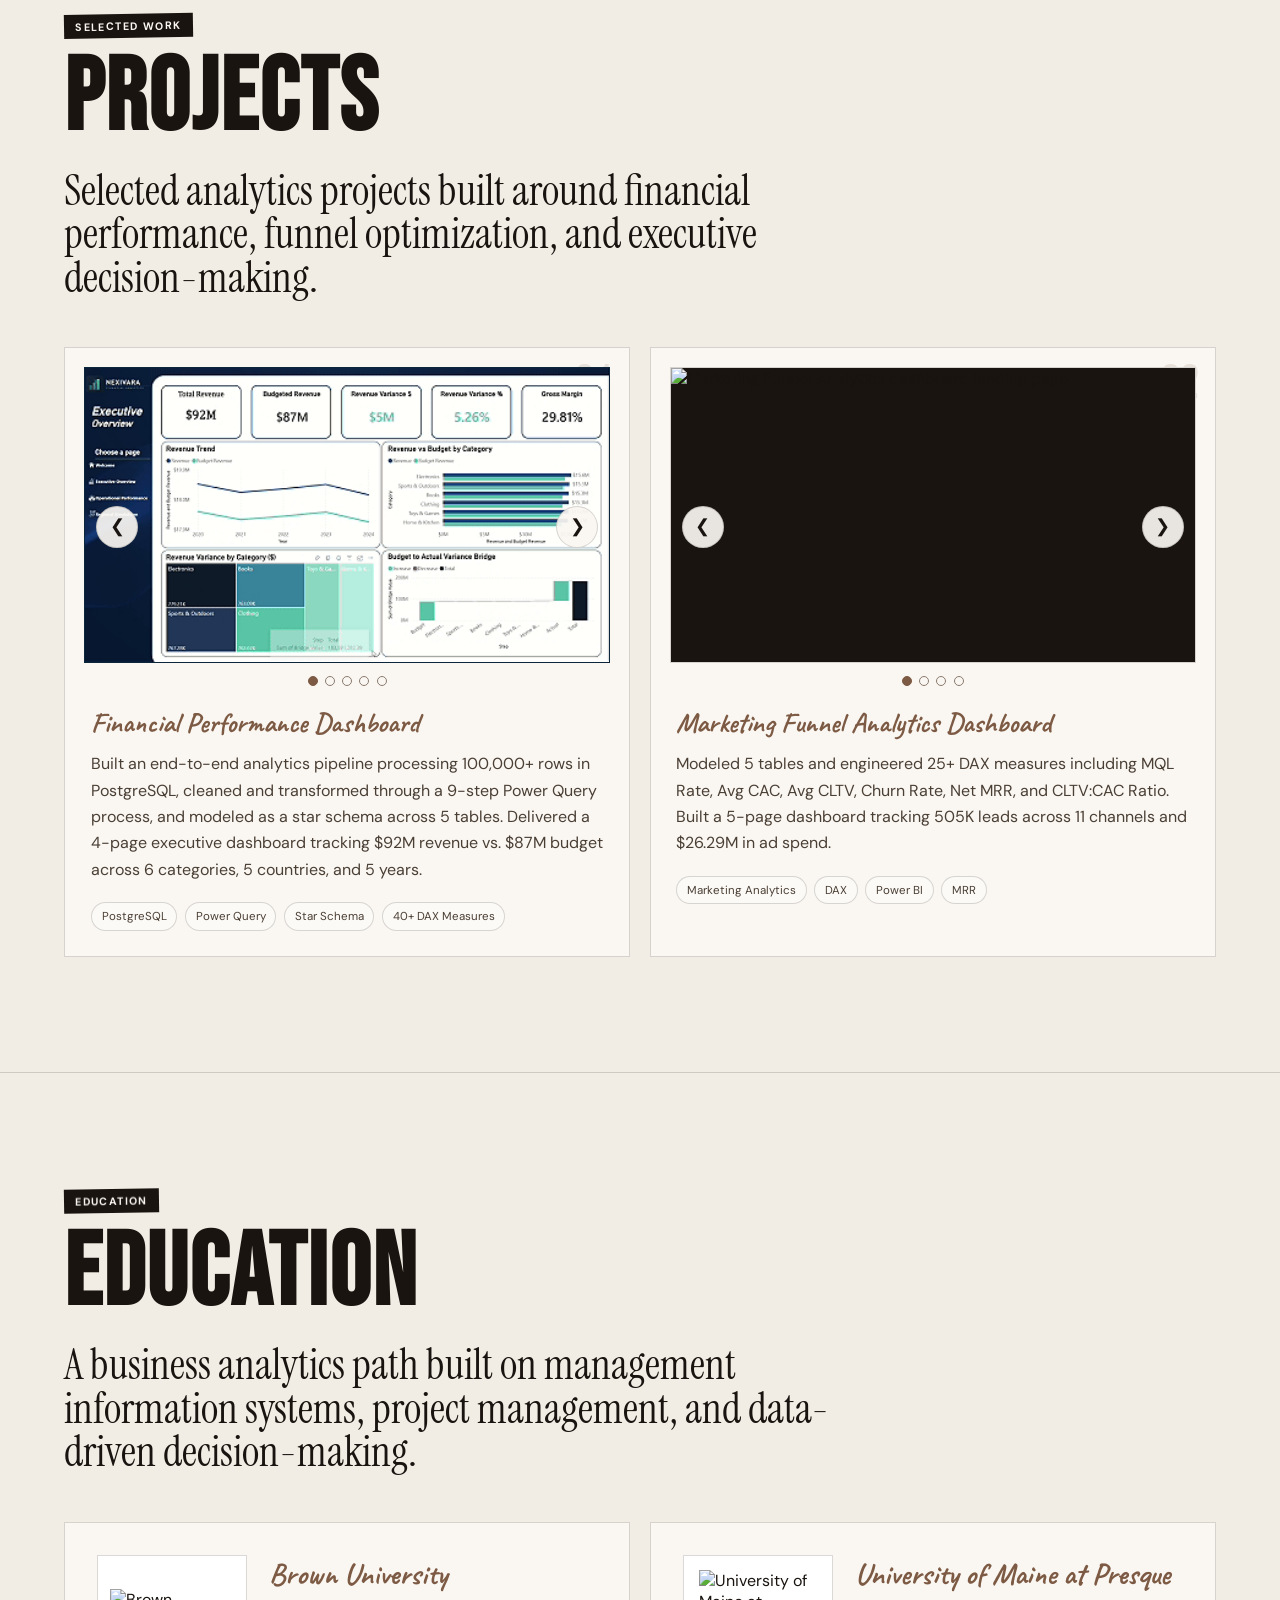
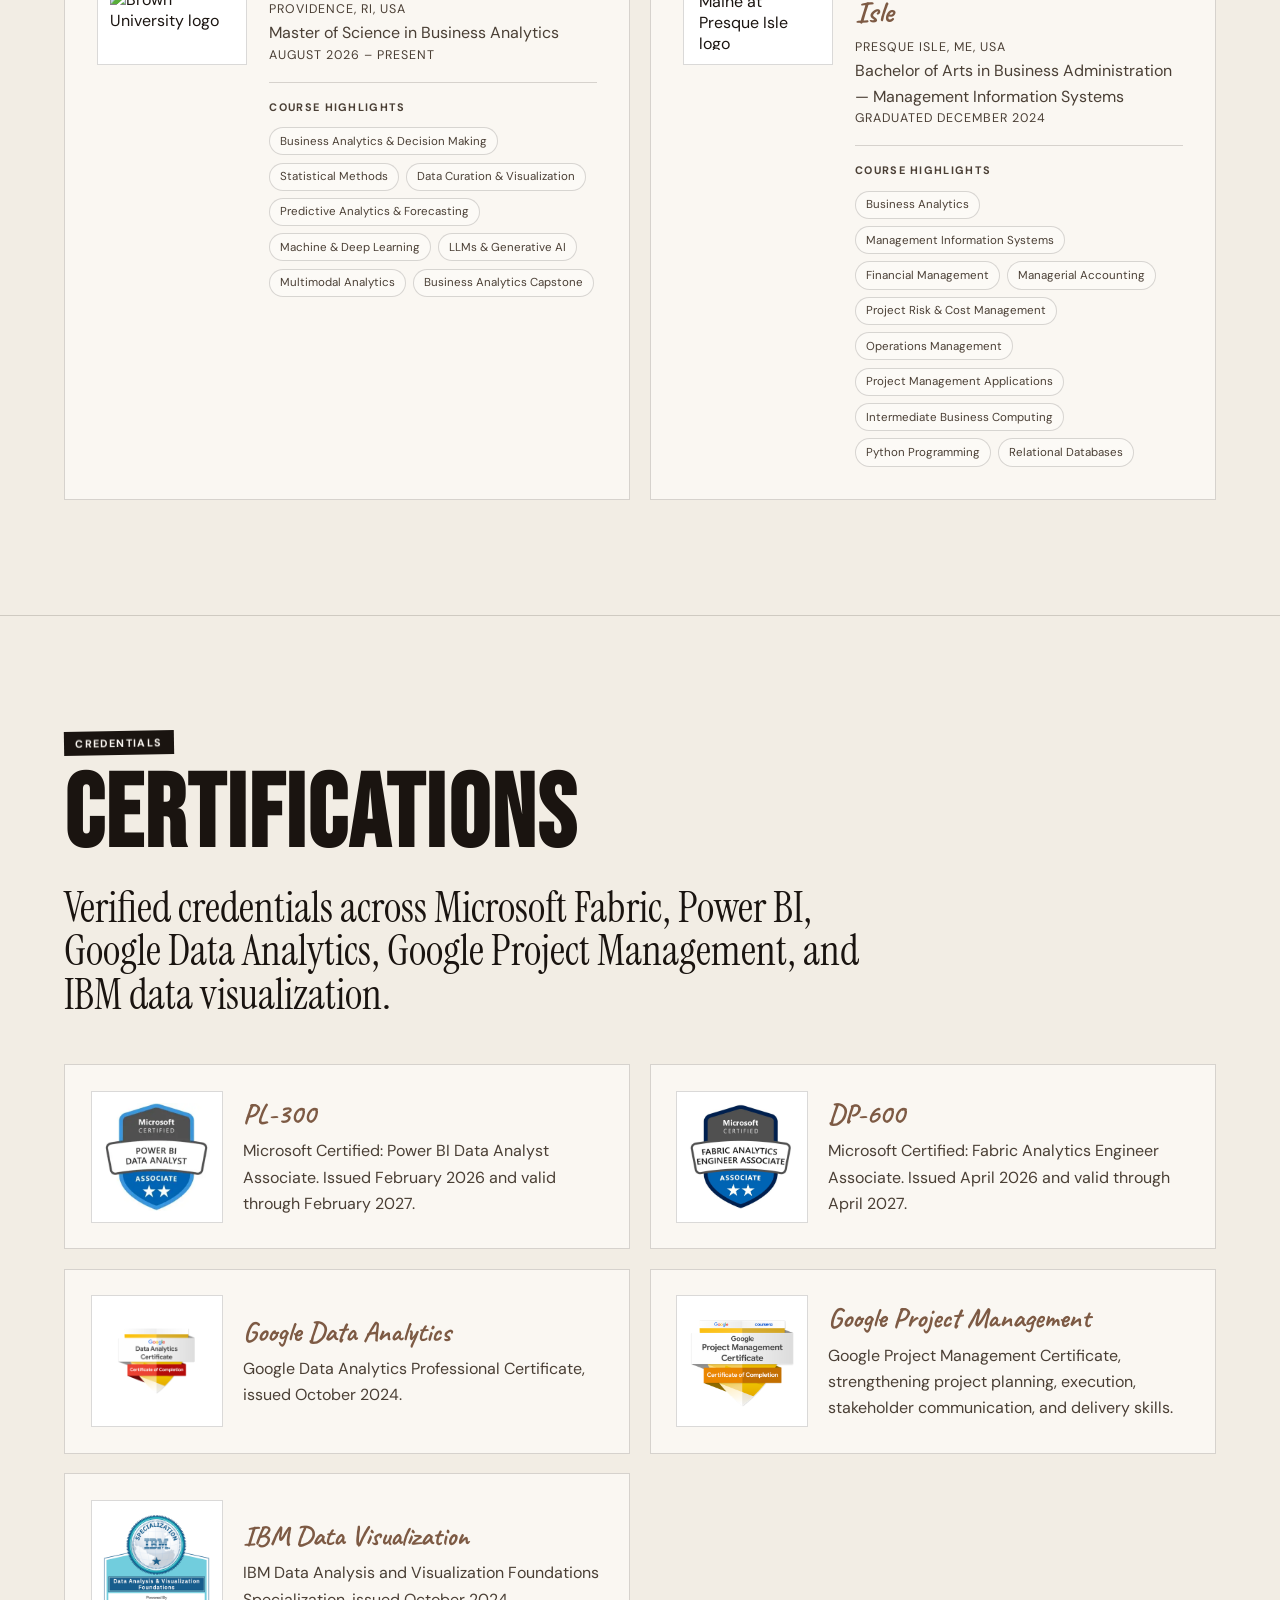
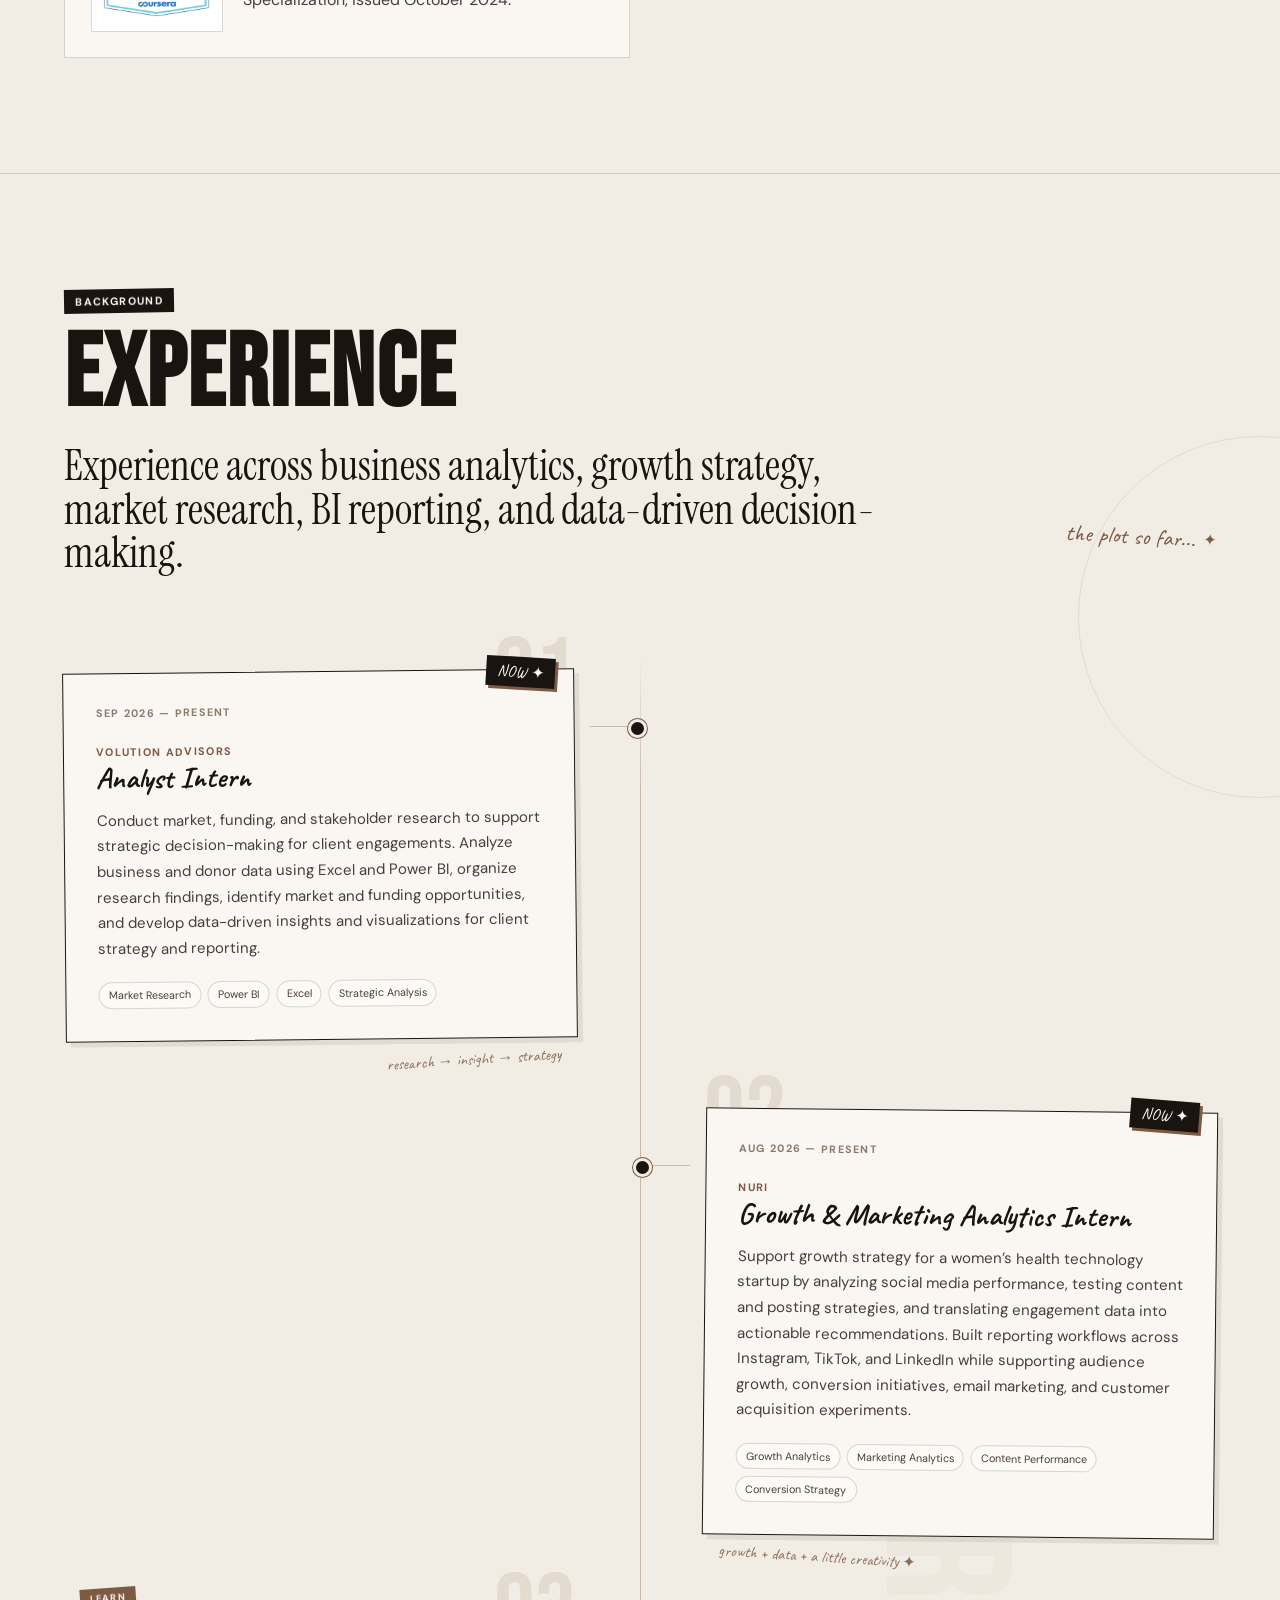
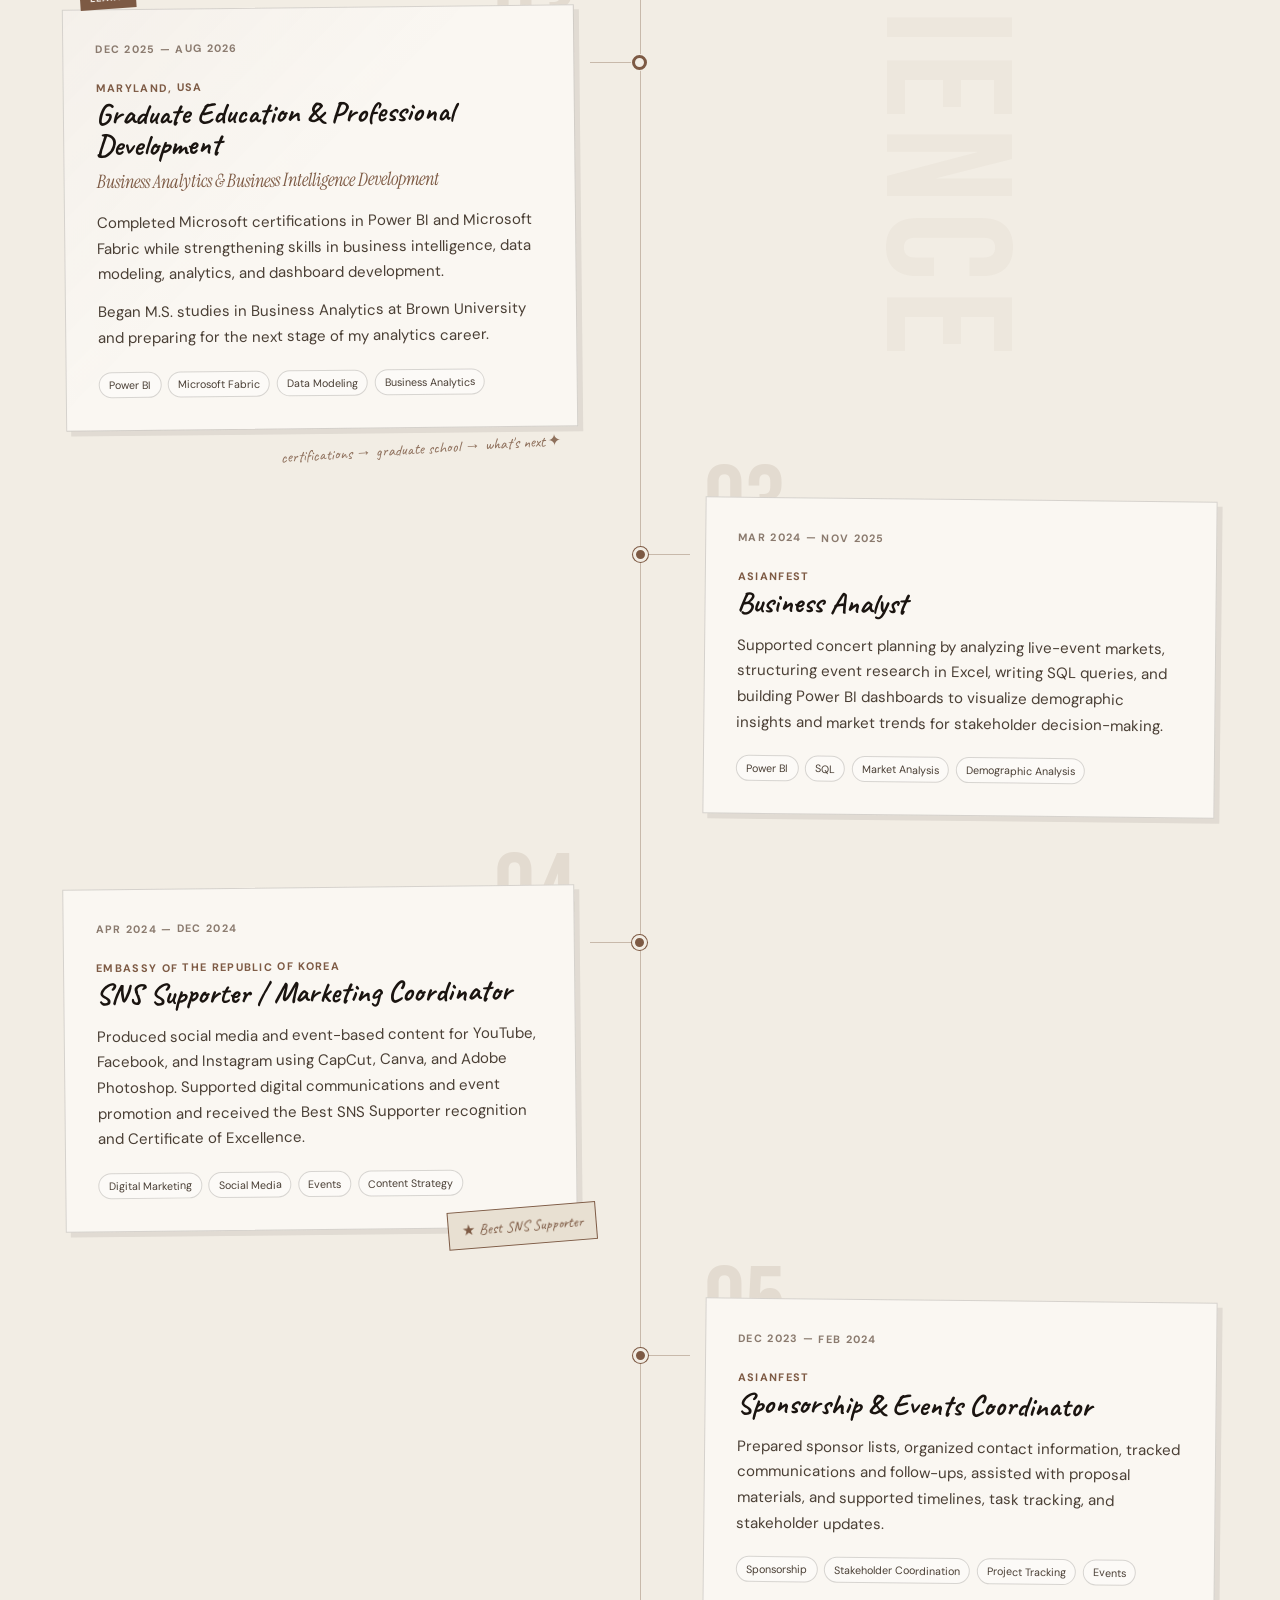
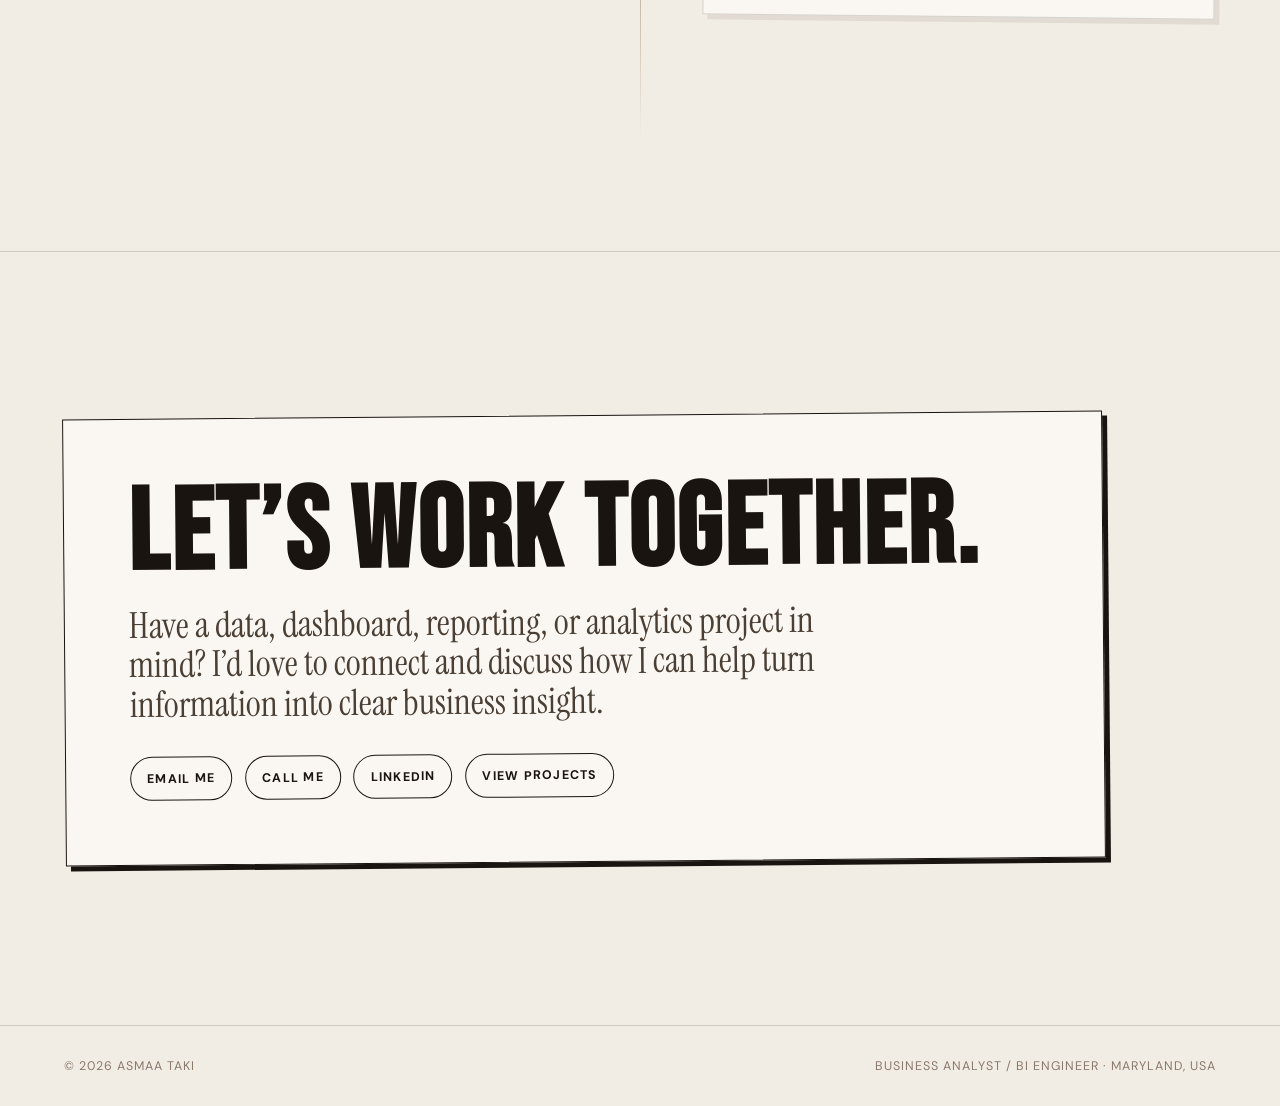
==== commit d9db4b05: "fixed layout I fixed the layout issue" ====
--- a/apps/asmaa-portfolio/index.html
+++ b/apps/asmaa-portfolio/index.html
@@ -8,7 +8,7 @@
 <link rel="preconnect" href="https://fonts.googleapis.com">
 <link rel="preconnect" href="https://fonts.gstatic.com" crossorigin>
 <link href="https://fonts.googleapis.com/css2?family=Instrument+Serif:ital@0;1&family=Caveat:wght@500;700&family=Bebas+Neue&family=DM+Sans:wght@300;400;500;600;700&display=swap" rel="stylesheet">
-<link rel="stylesheet" href="style.css?v=20260830222150">
+<link rel="stylesheet" href="style.css?v=202608280005">
 </head>
 <body>
   <div class="cursor-sparkle-layer" id="cursor-sparkle-layer" aria-hidden="true"></div>
@@ -189,7 +189,13 @@
     <span class="tag">Market Research</span>
   </div>
 </article>
-
+      </div>
+    </section>
+
+    <!-- =========================================================
+         PROJECTS
+         Full-width independent section.
+    ========================================================= -->
     <section class="section" id="projects">
       <span class="section-kicker">Selected Work</span>
       <h2 class="section-title">Projects</h2>
@@ -731,4 +737,4 @@
   initializeCursorSparkles();
 </script>
 </body>
-</html>
+</html>
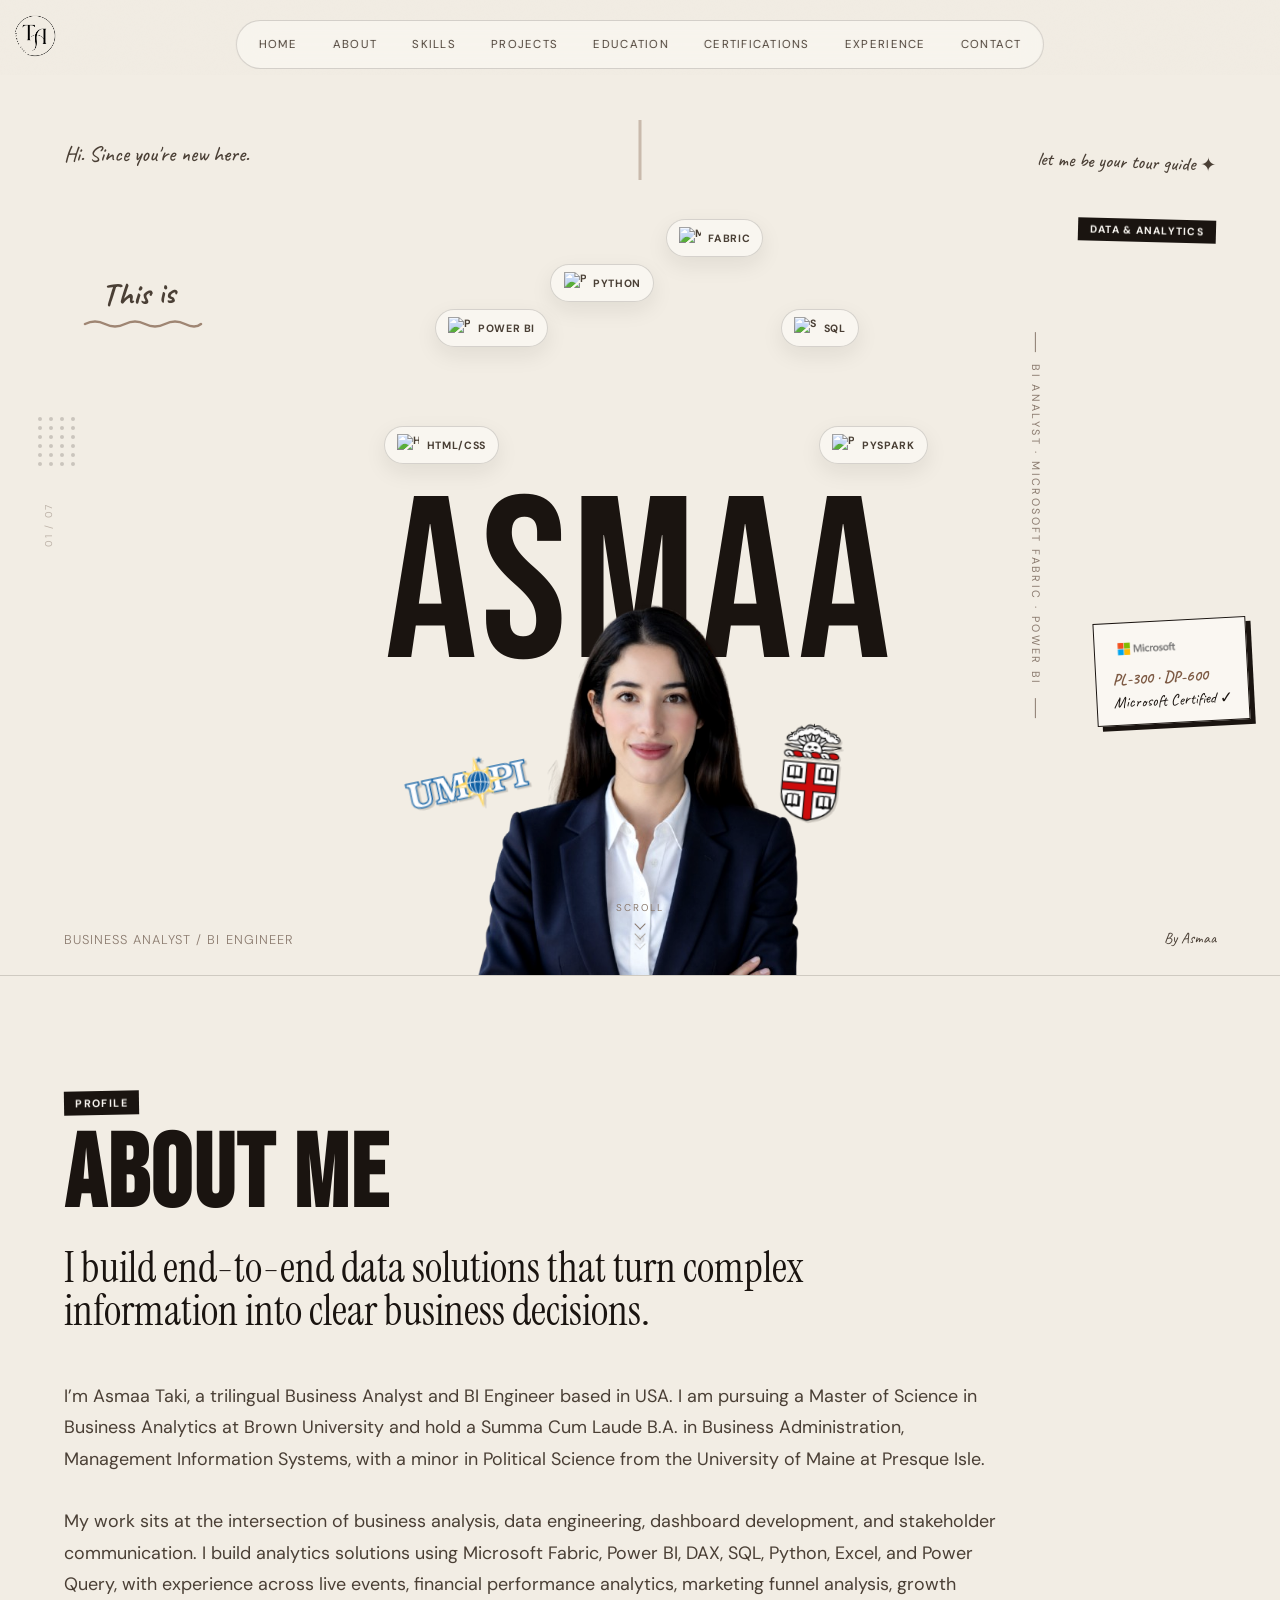
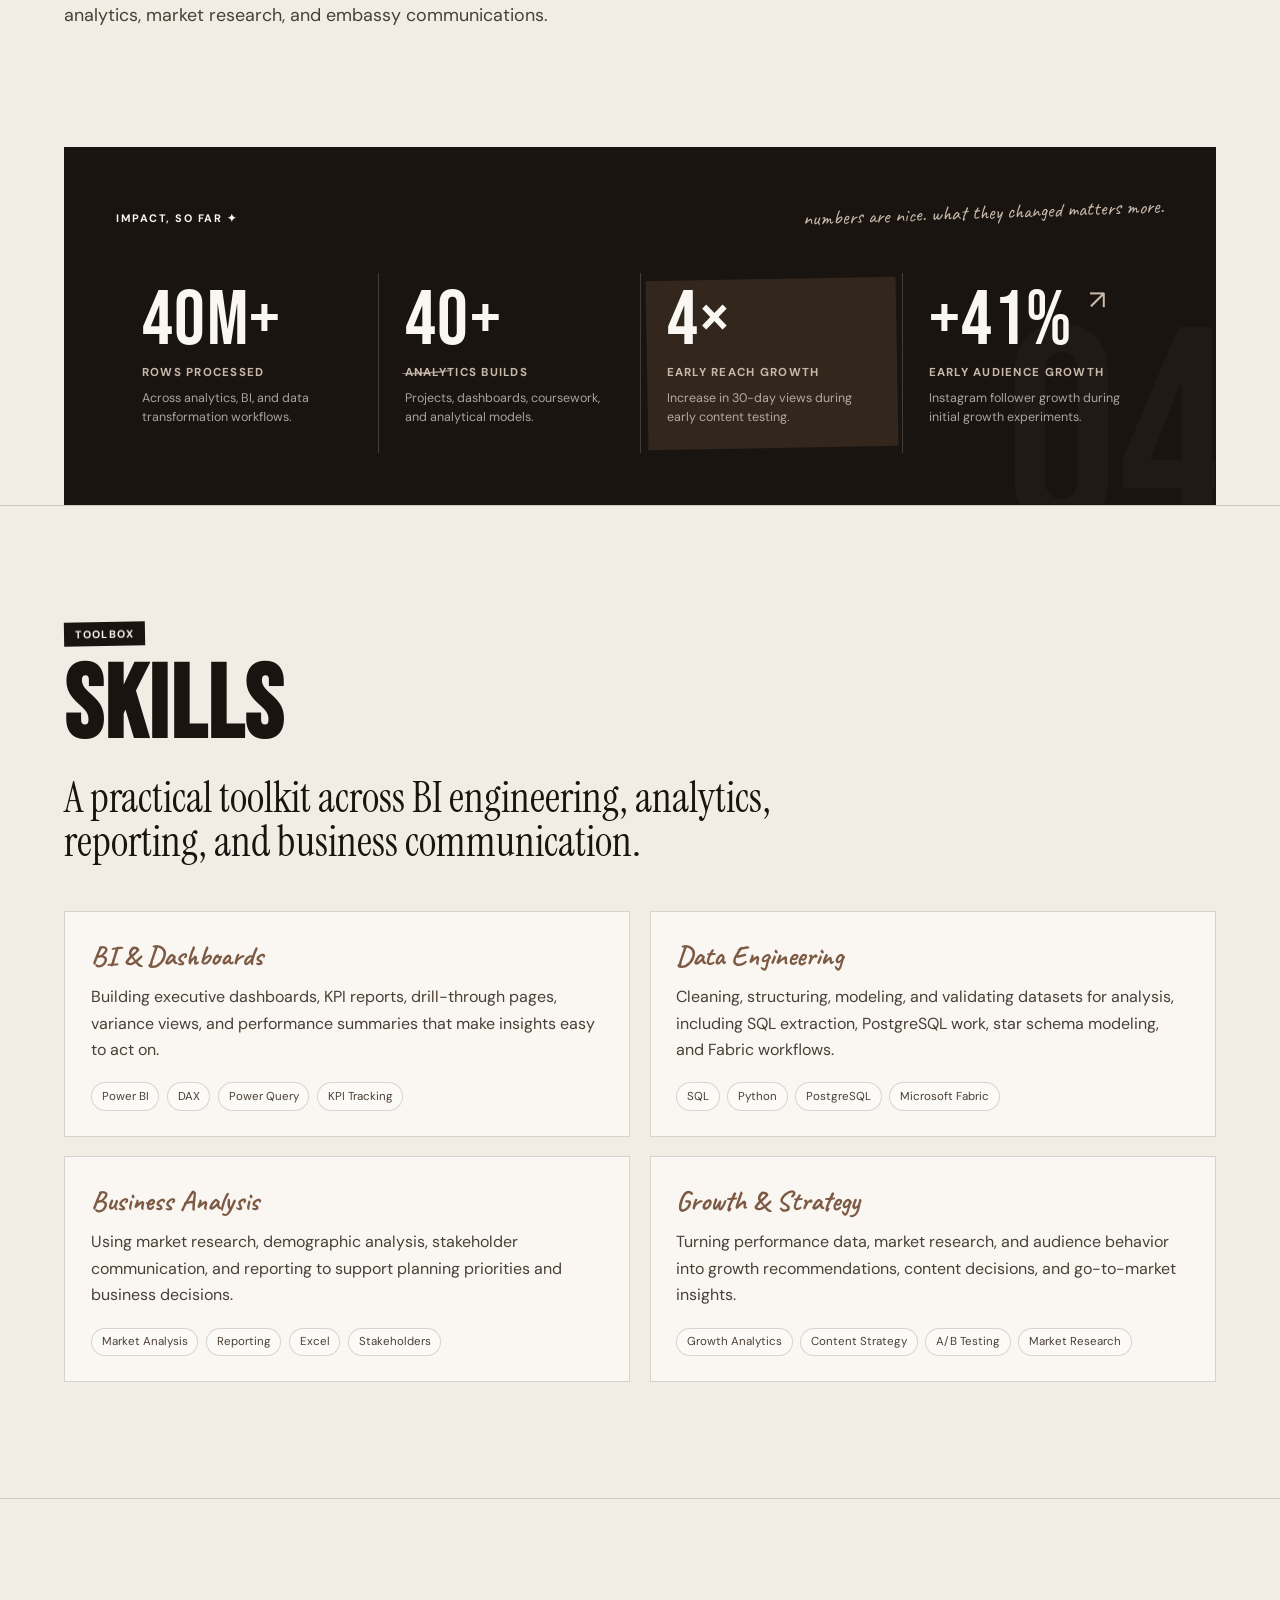
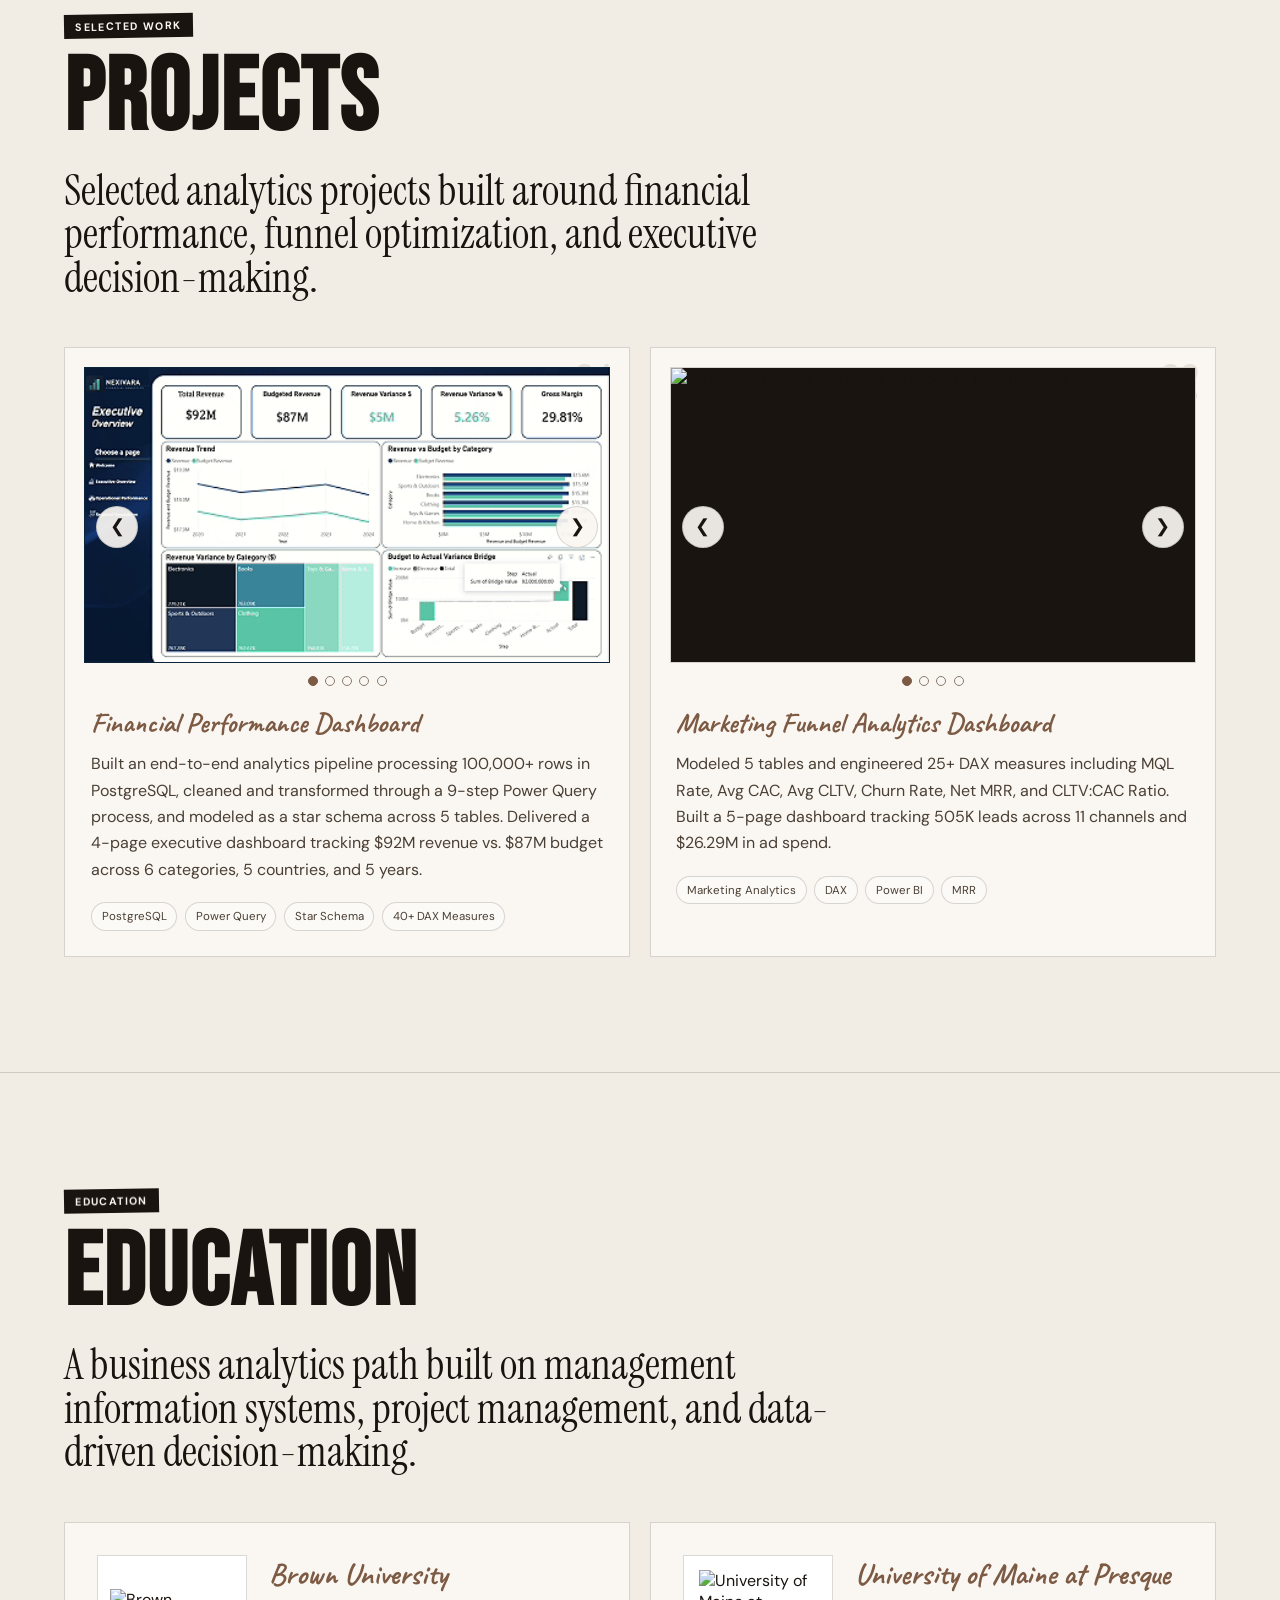
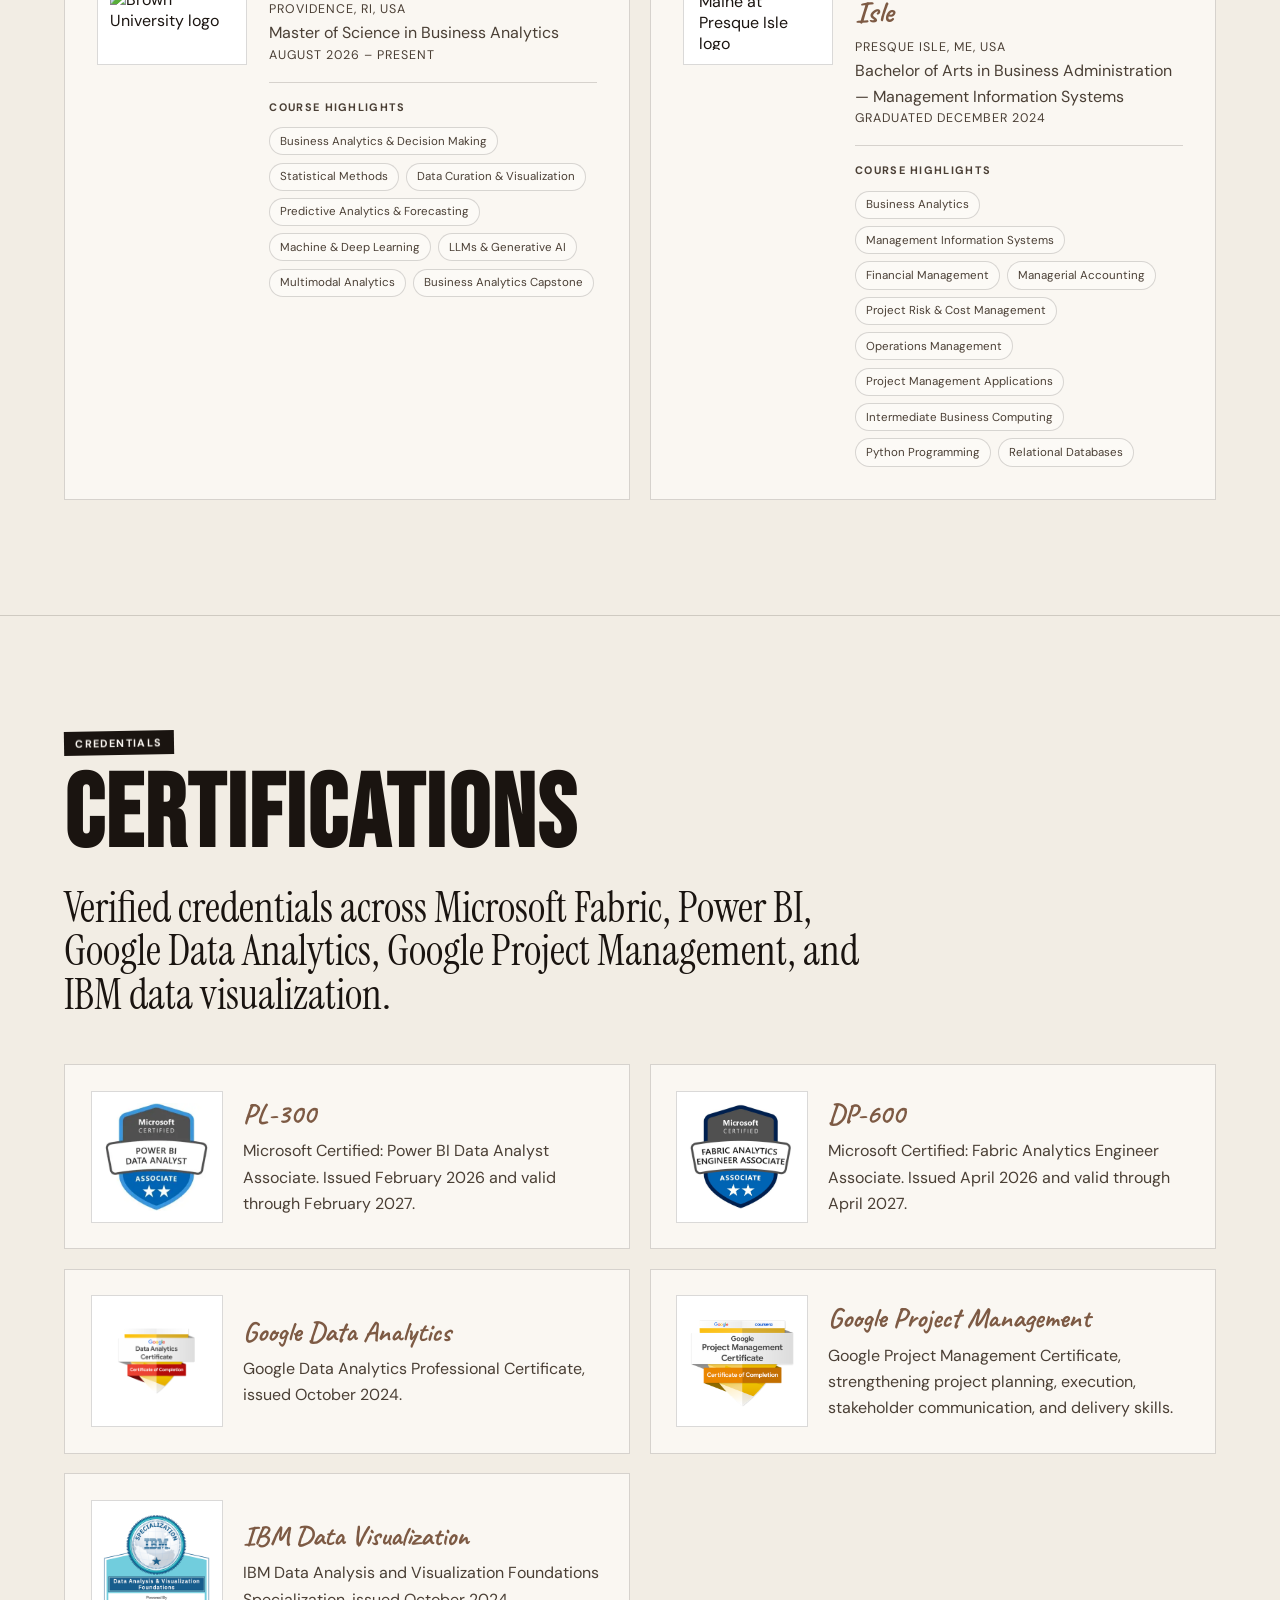
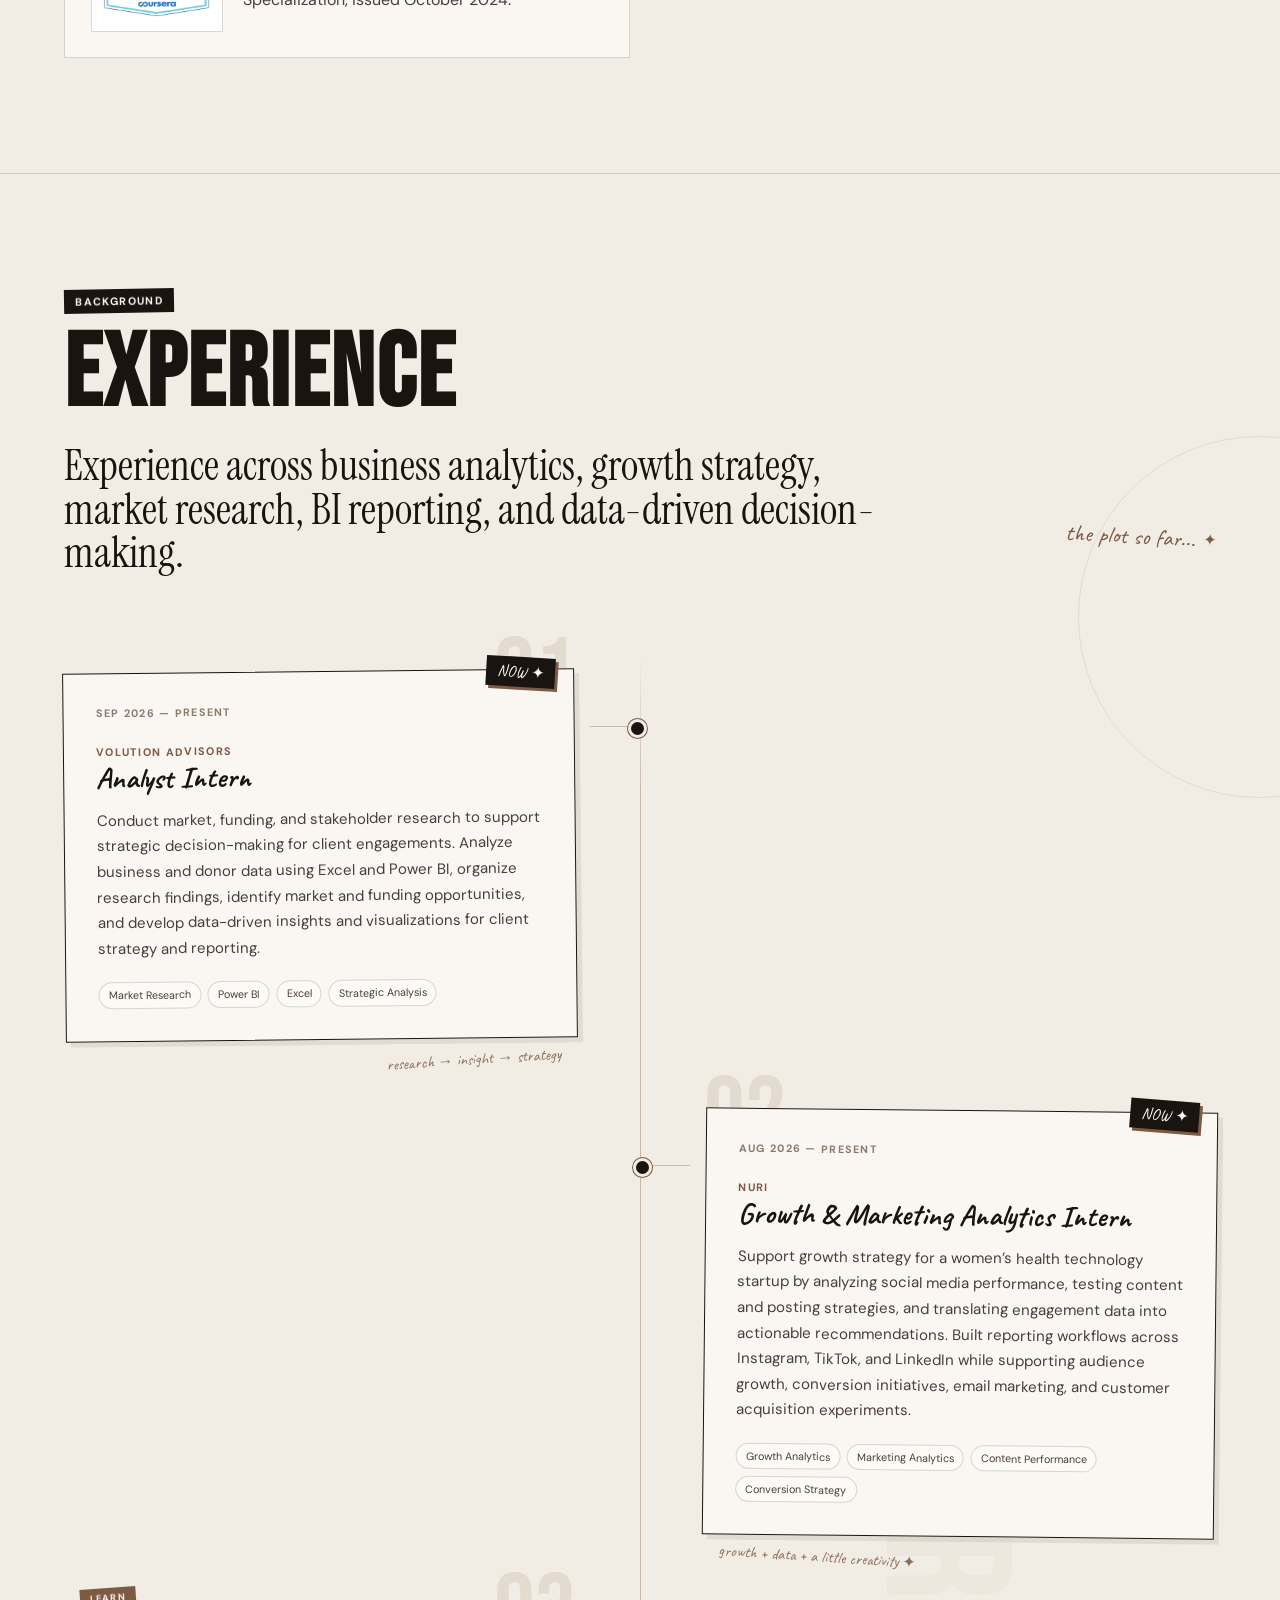
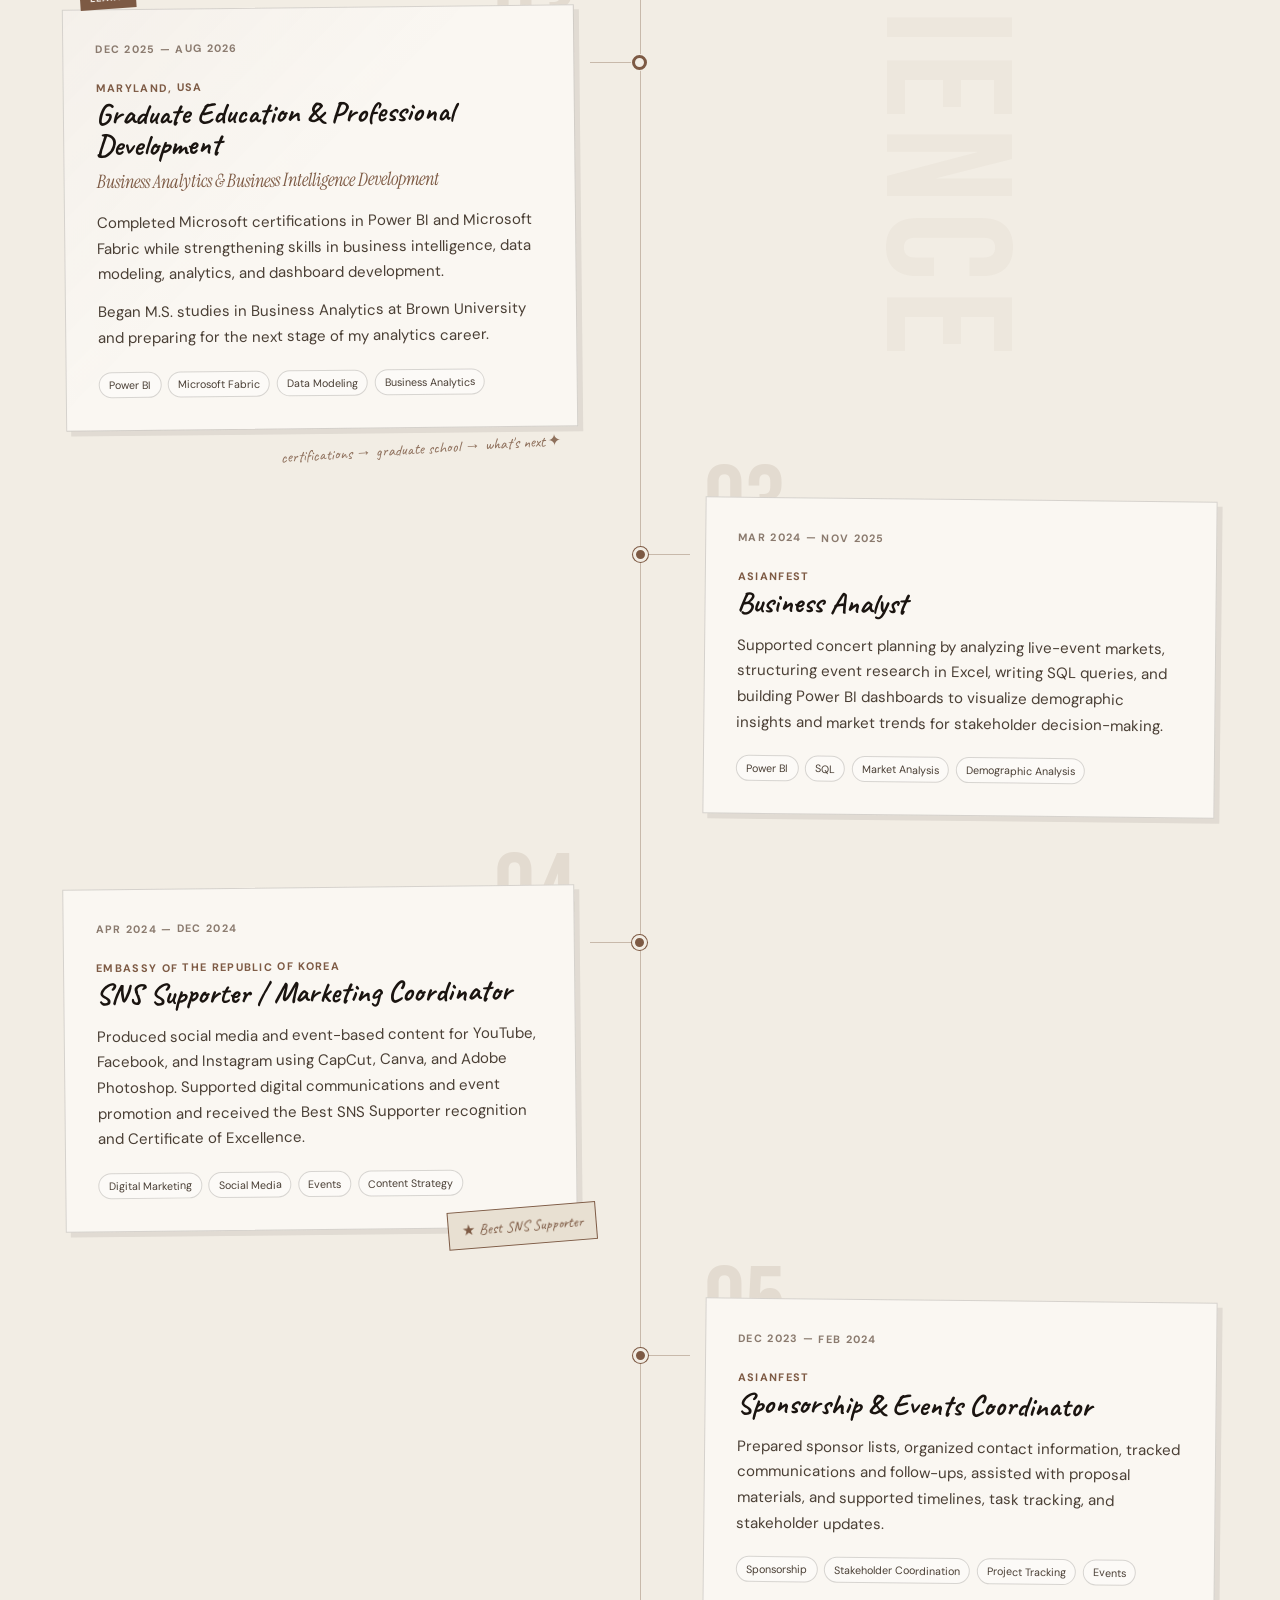
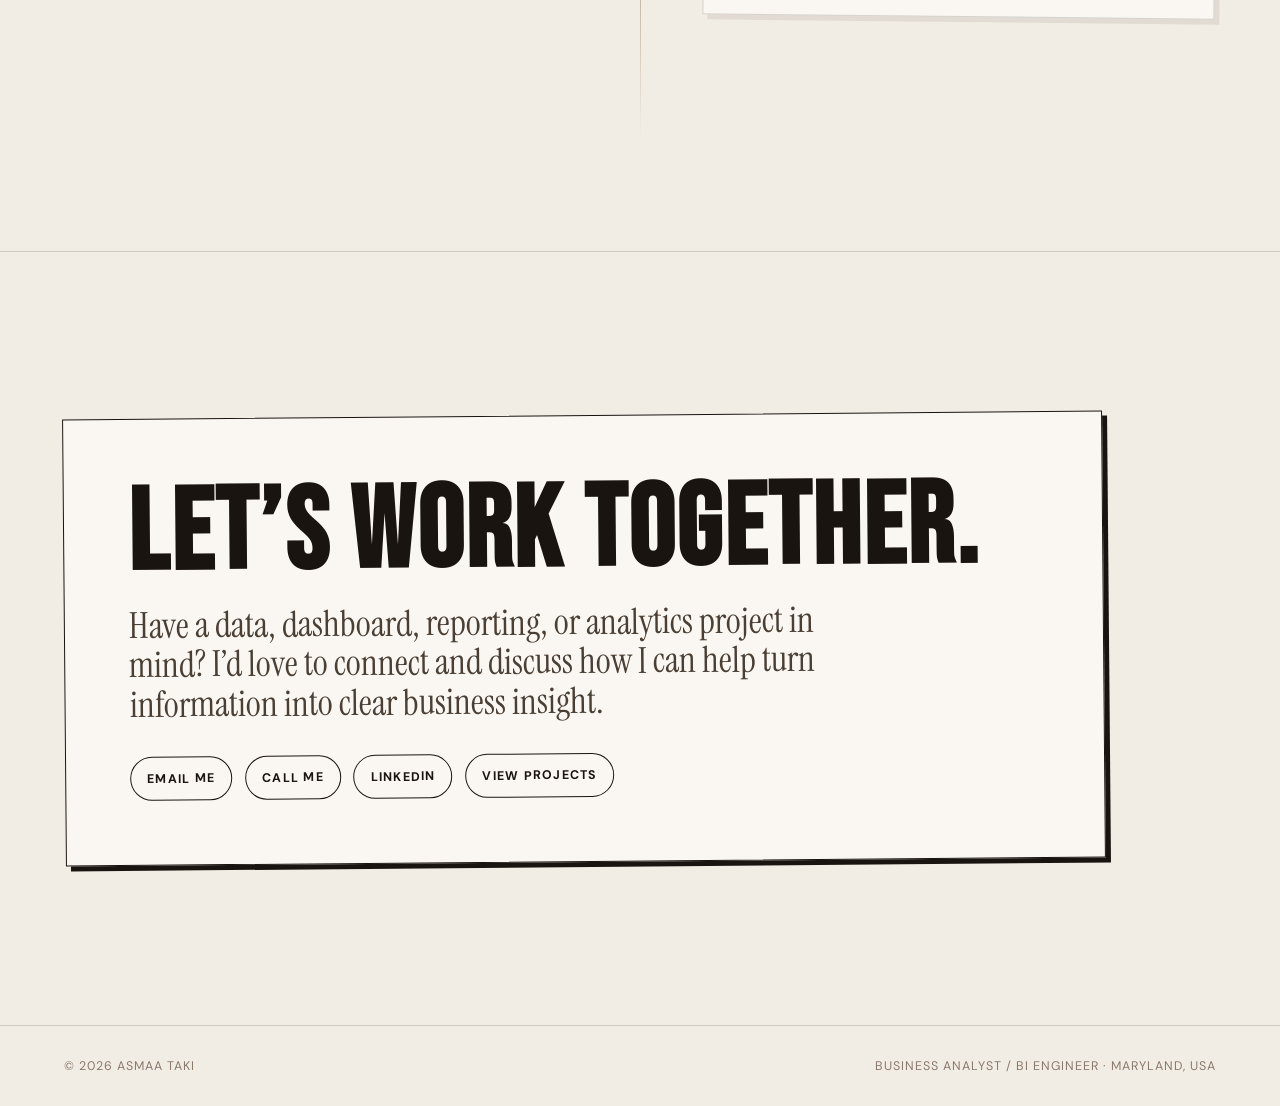
==== commit bd957e02: "Deploy Asmaa portfolio v20260921010410" ====
--- a/apps/asmaa-portfolio/index.html
+++ b/apps/asmaa-portfolio/index.html
@@ -8,7 +8,7 @@
 <link rel="preconnect" href="https://fonts.googleapis.com">
 <link rel="preconnect" href="https://fonts.gstatic.com" crossorigin>
 <link href="https://fonts.googleapis.com/css2?family=Instrument+Serif:ital@0;1&family=Caveat:wght@500;700&family=Bebas+Neue&family=DM+Sans:wght@300;400;500;600;700&display=swap" rel="stylesheet">
-<link rel="stylesheet" href="style.css?v=202608280005">
+<link rel="stylesheet" href="style.css?v=20260921010410">
 </head>
 <body>
   <div class="cursor-sparkle-layer" id="cursor-sparkle-layer" aria-hidden="true"></div>
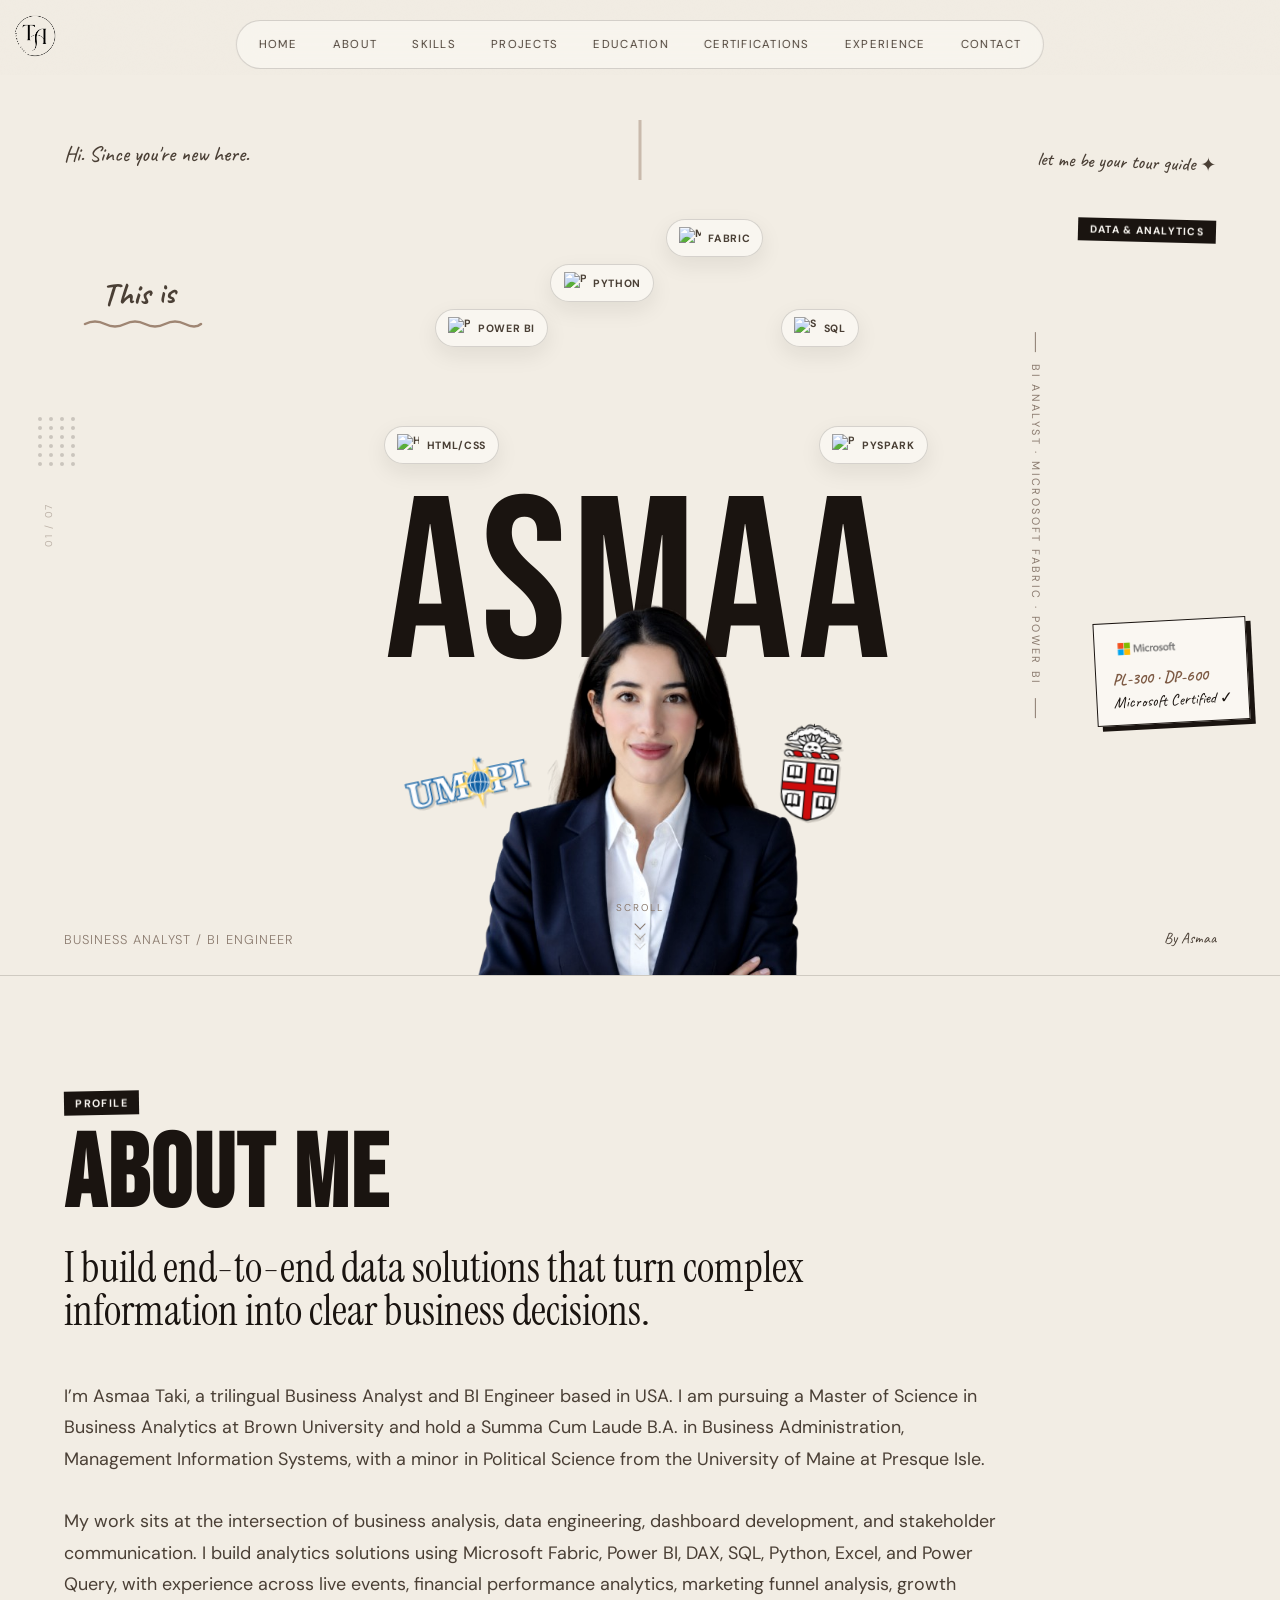
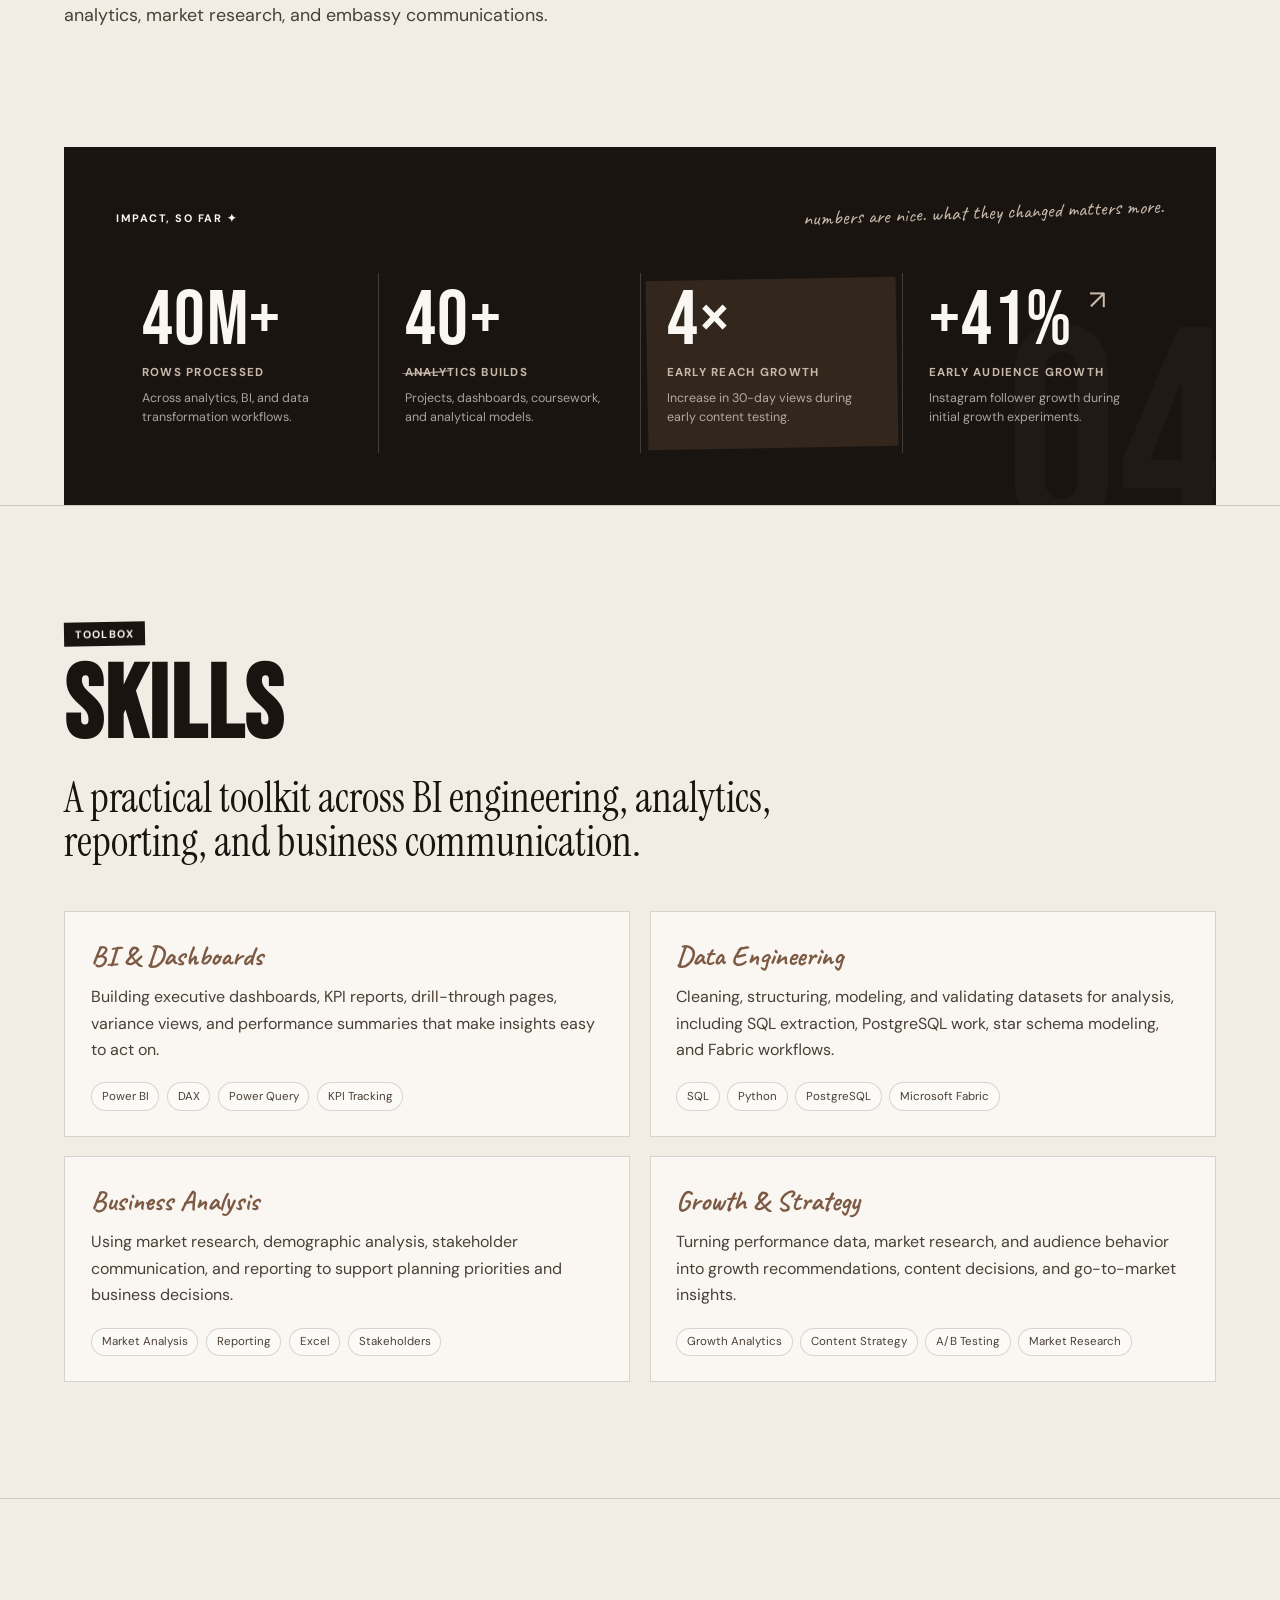
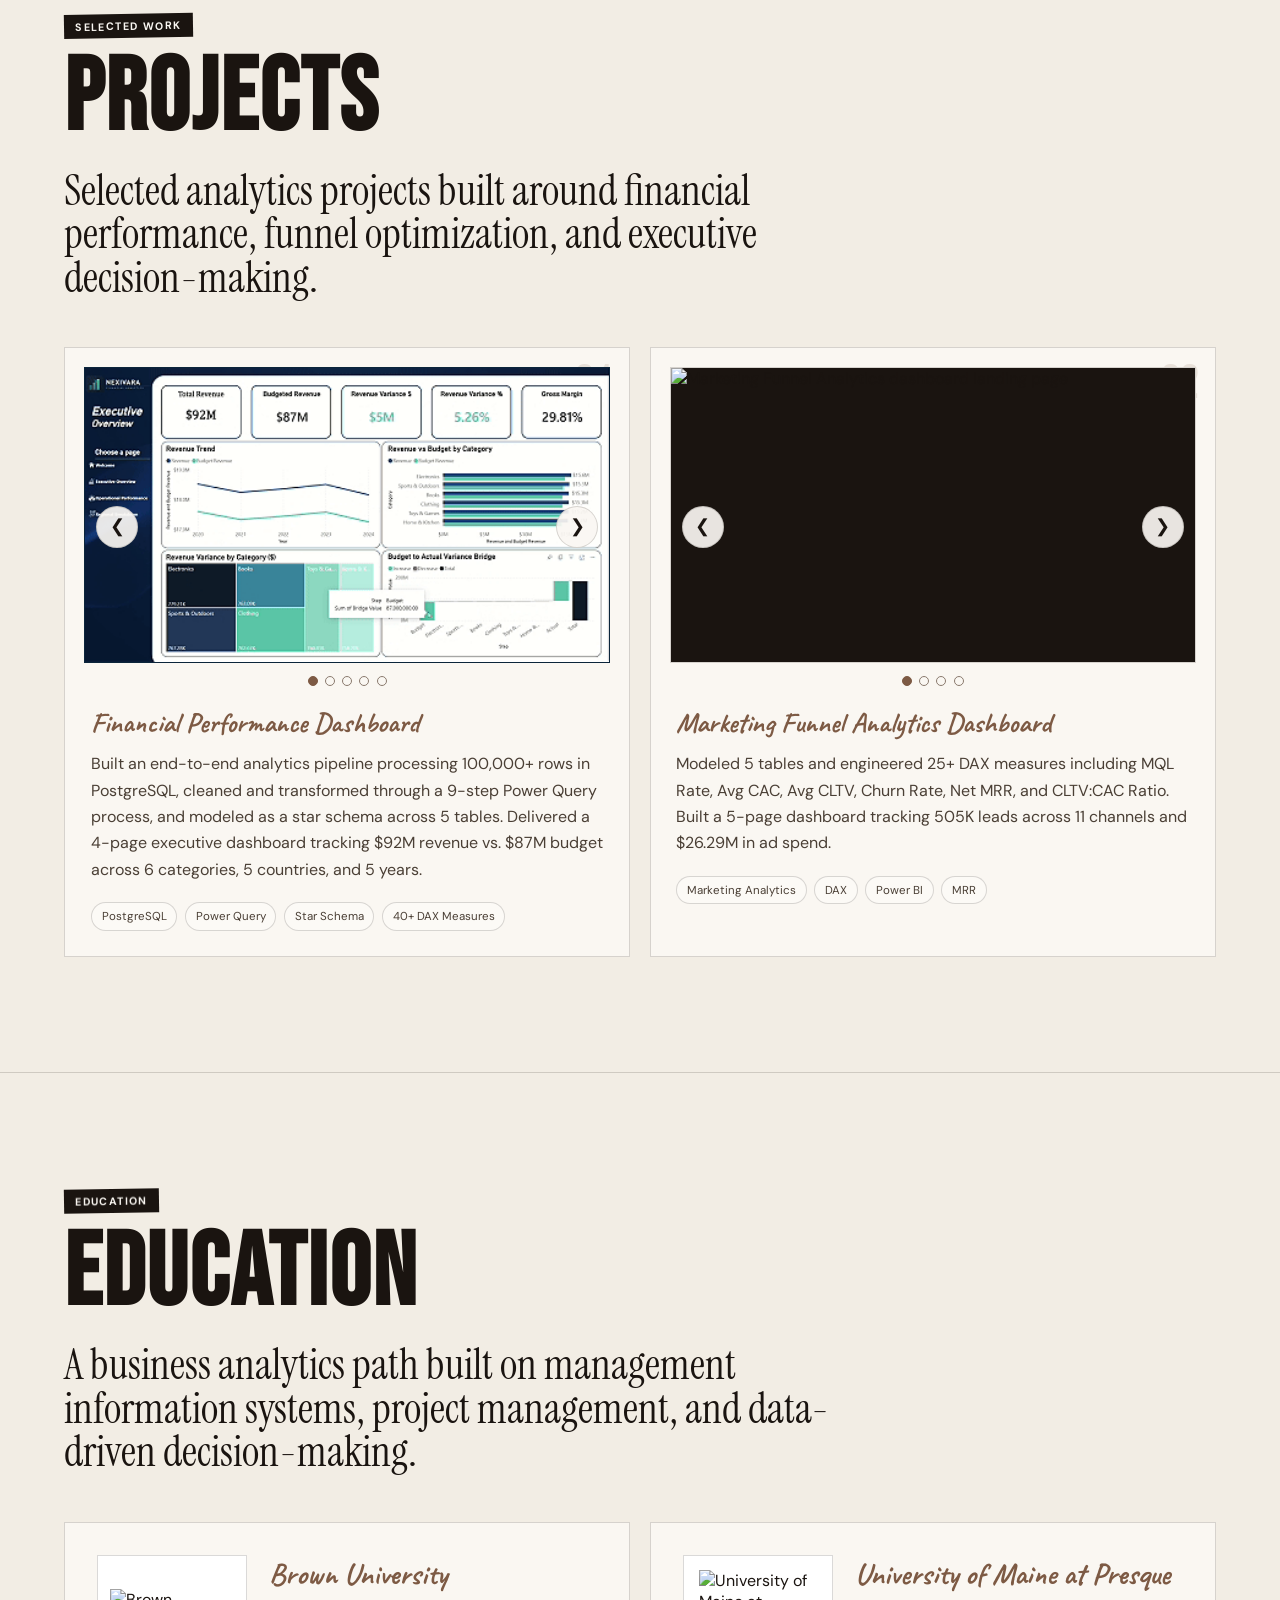
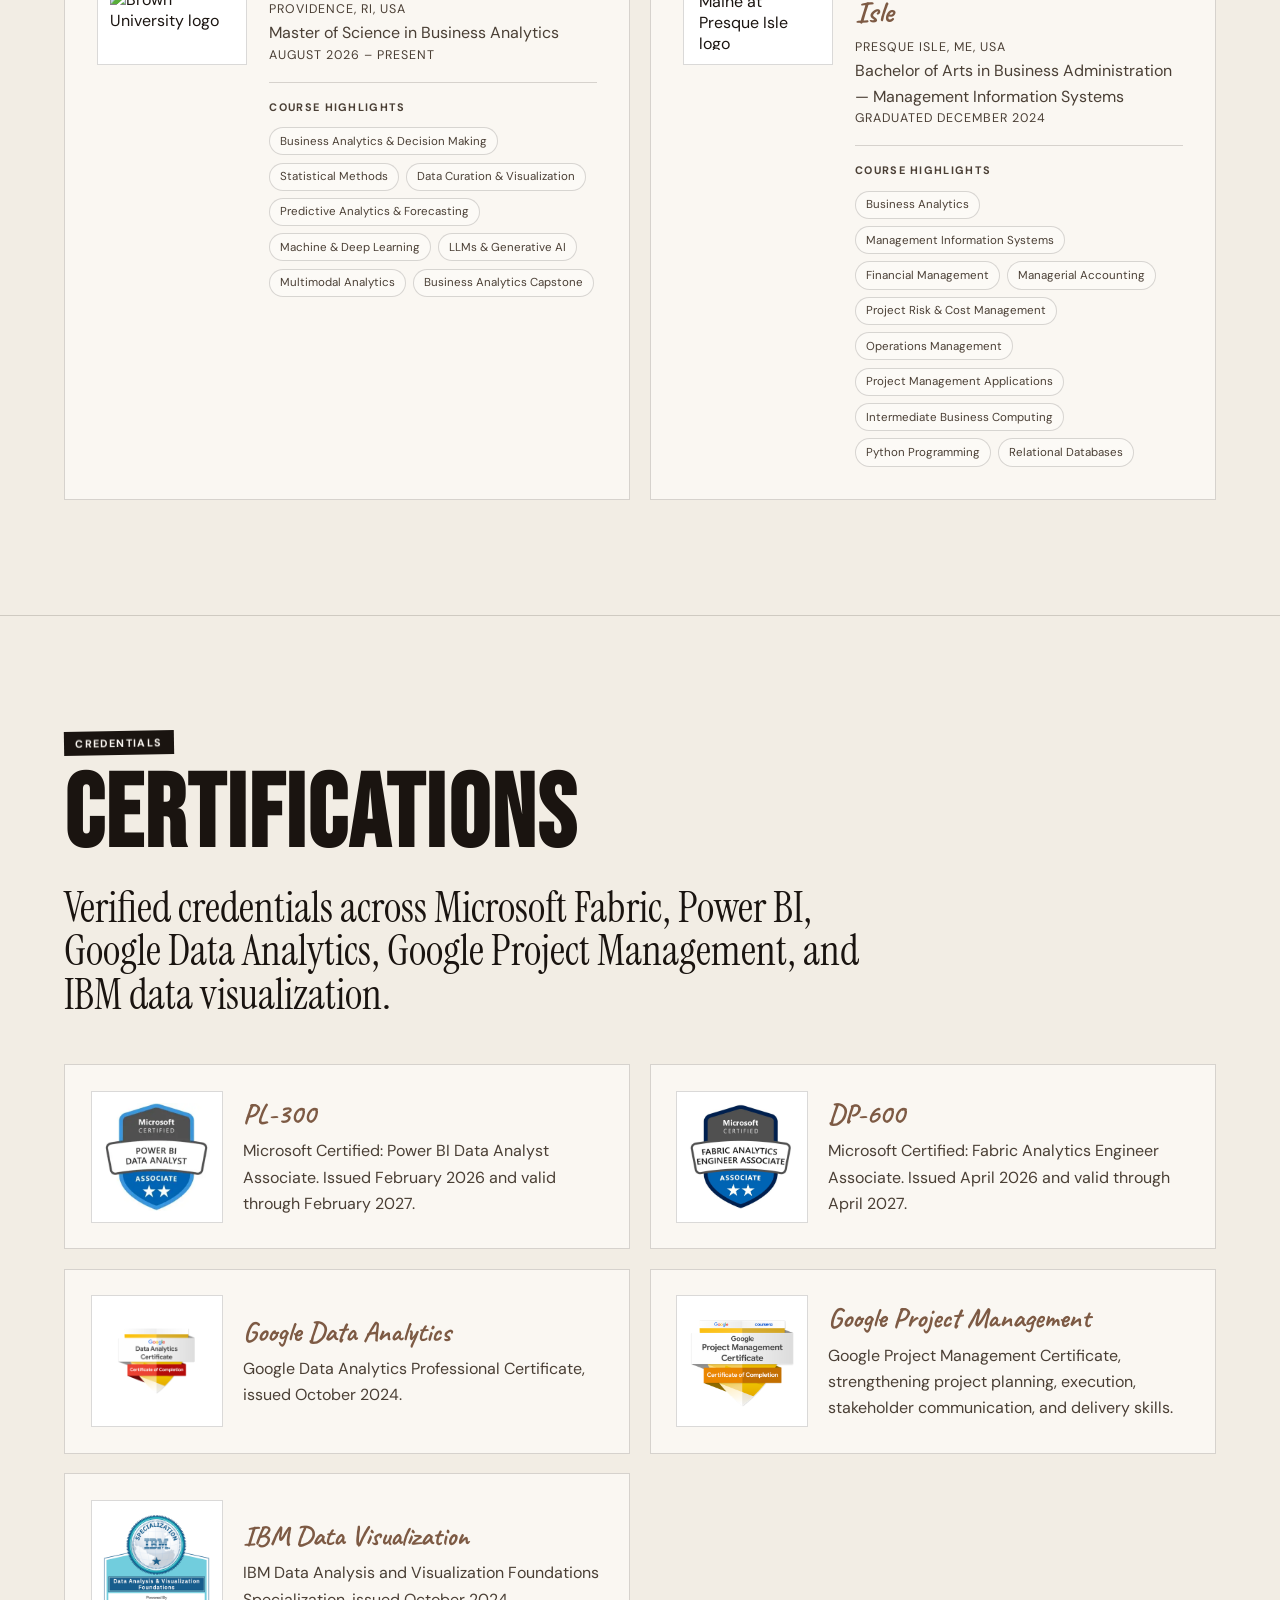
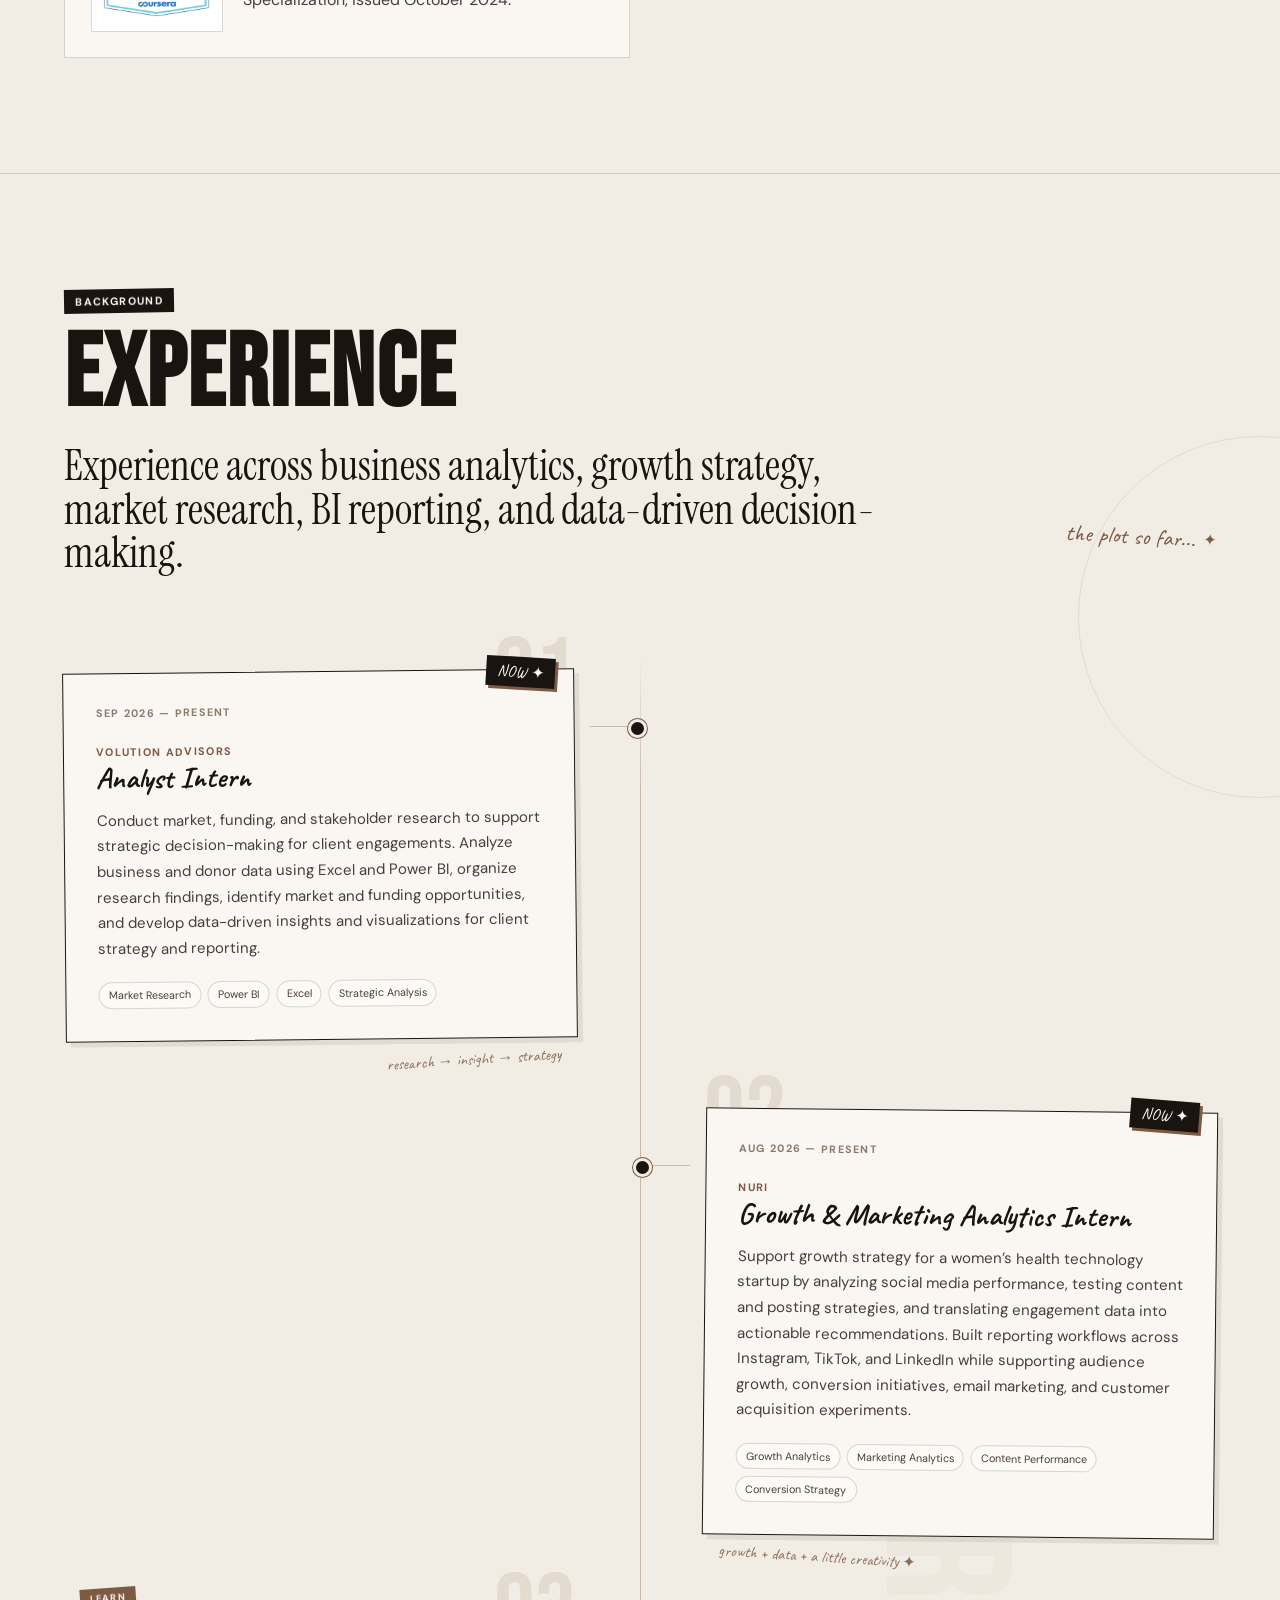
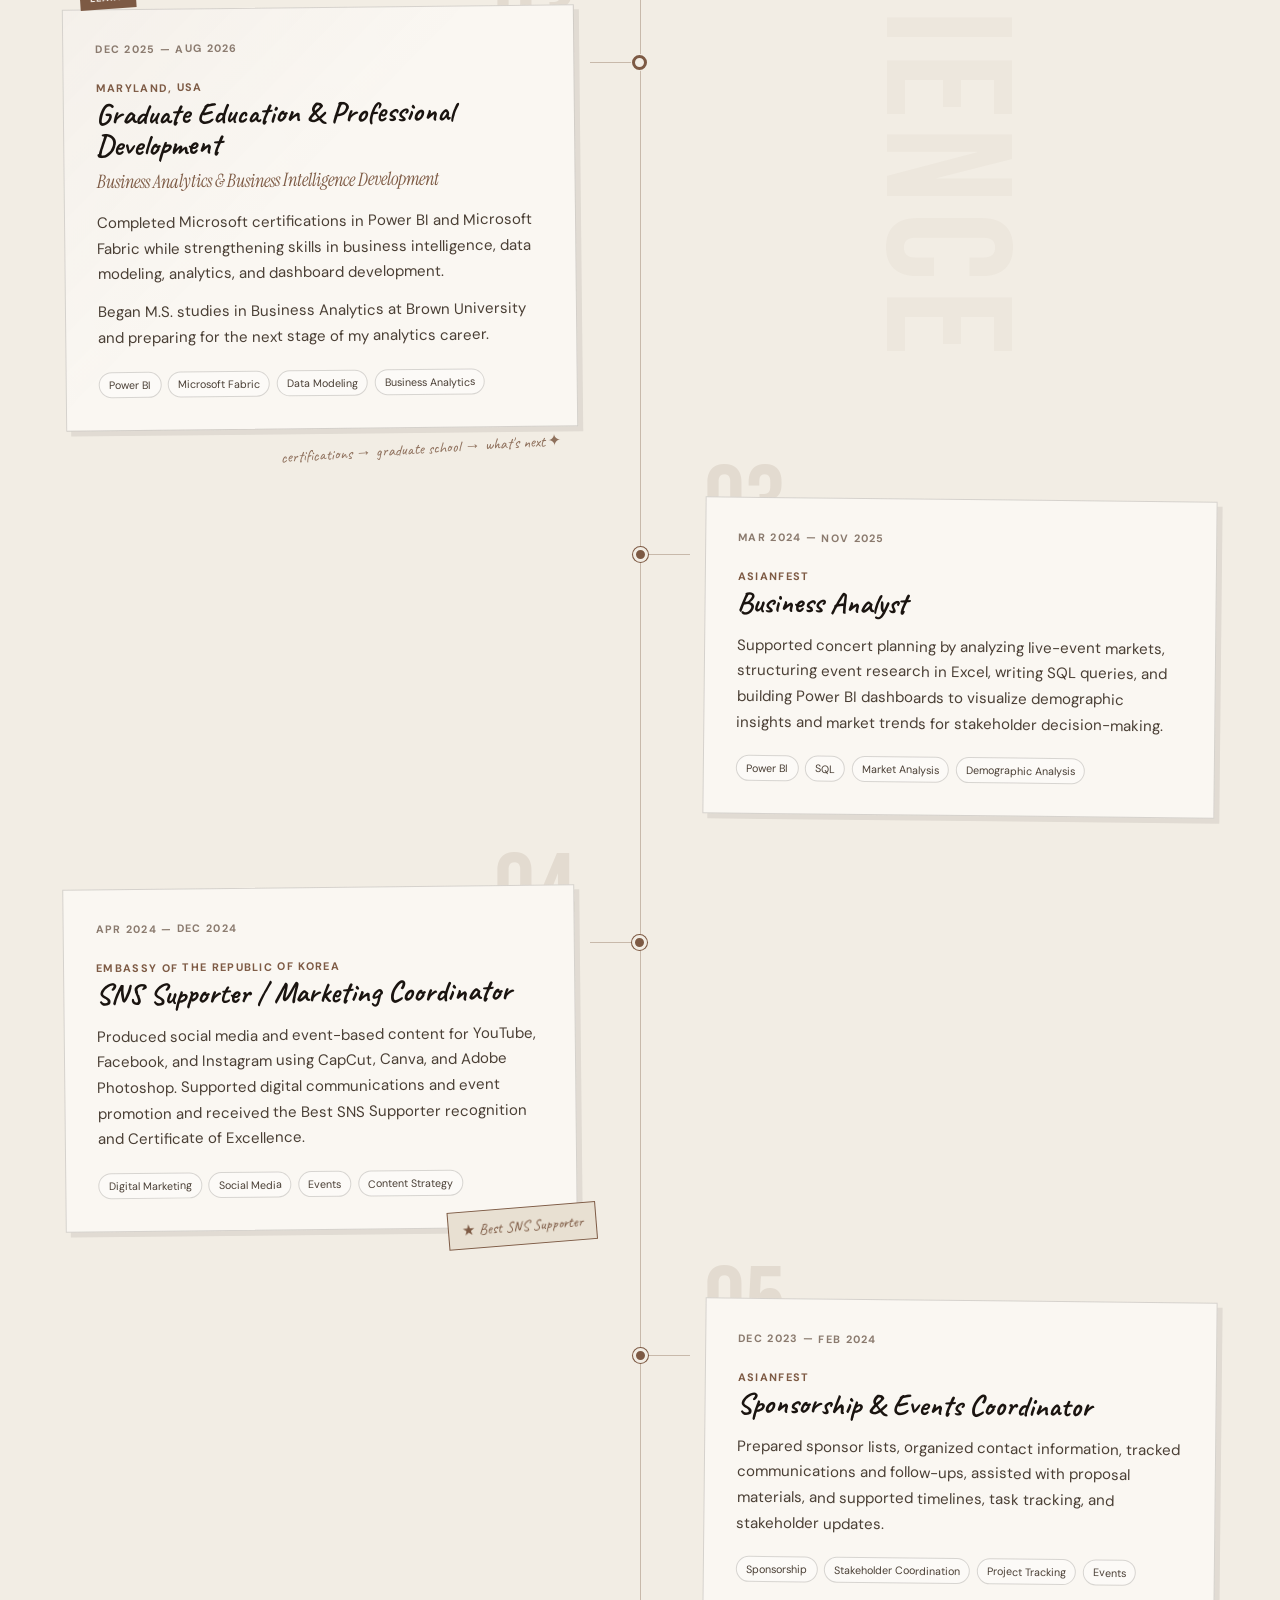
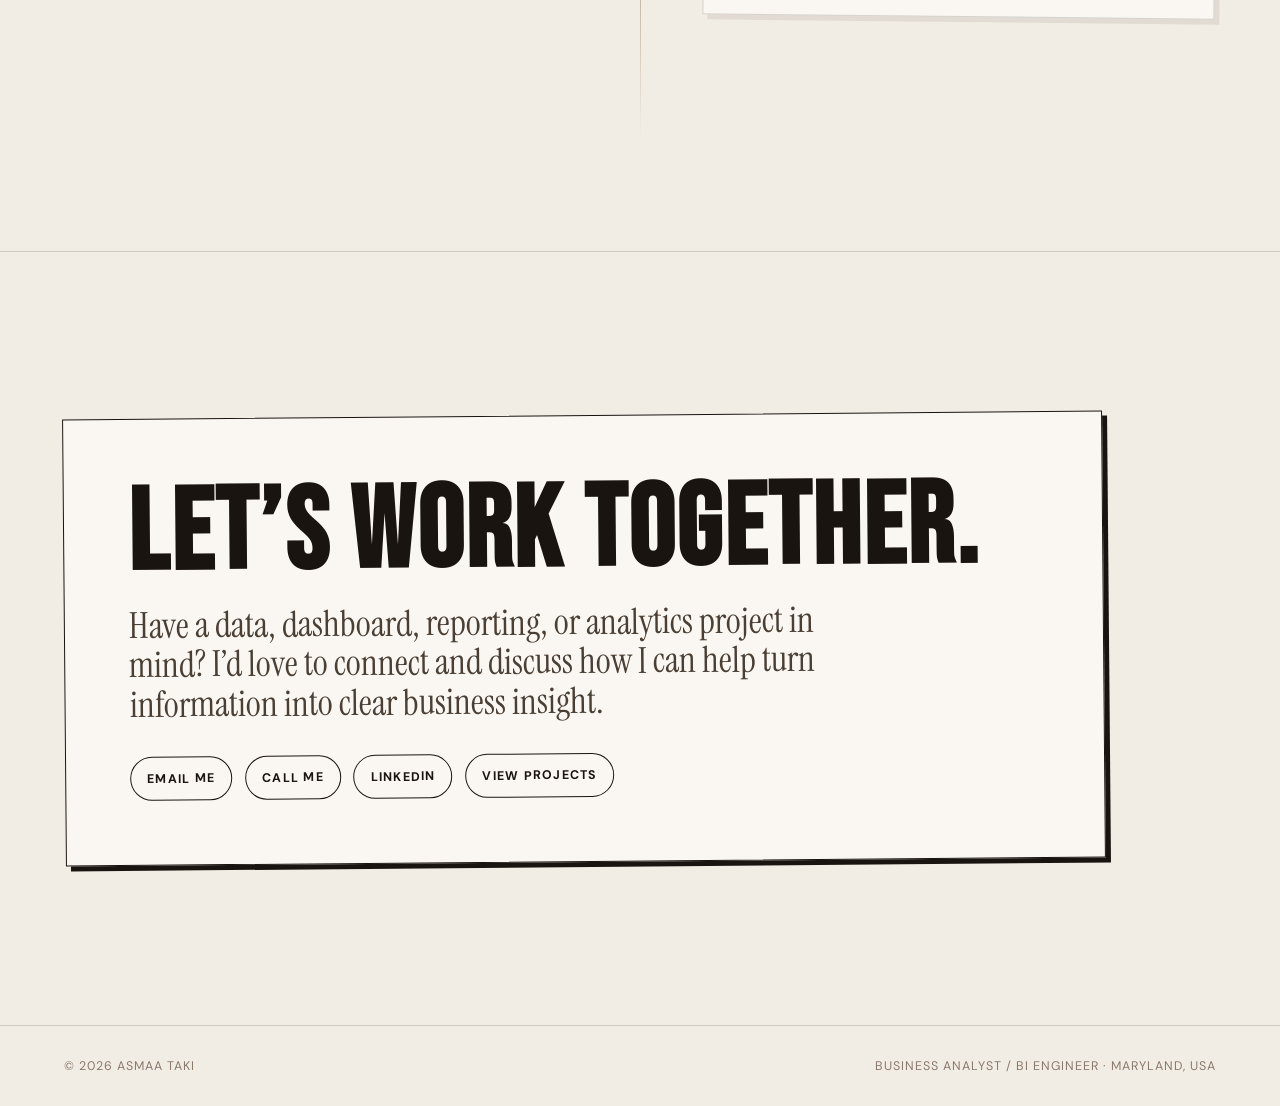
==== commit d15318b5: "Deploy Asmaa portfolio v20260921011731" ====
--- a/apps/asmaa-portfolio/index.html
+++ b/apps/asmaa-portfolio/index.html
@@ -8,7 +8,7 @@
 <link rel="preconnect" href="https://fonts.googleapis.com">
 <link rel="preconnect" href="https://fonts.gstatic.com" crossorigin>
 <link href="https://fonts.googleapis.com/css2?family=Instrument+Serif:ital@0;1&family=Caveat:wght@500;700&family=Bebas+Neue&family=DM+Sans:wght@300;400;500;600;700&display=swap" rel="stylesheet">
-<link rel="stylesheet" href="style.css?v=20260921010410">
+<link rel="stylesheet" href="style.css?v=20260921011731">
 </head>
 <body>
   <div class="cursor-sparkle-layer" id="cursor-sparkle-layer" aria-hidden="true"></div>
